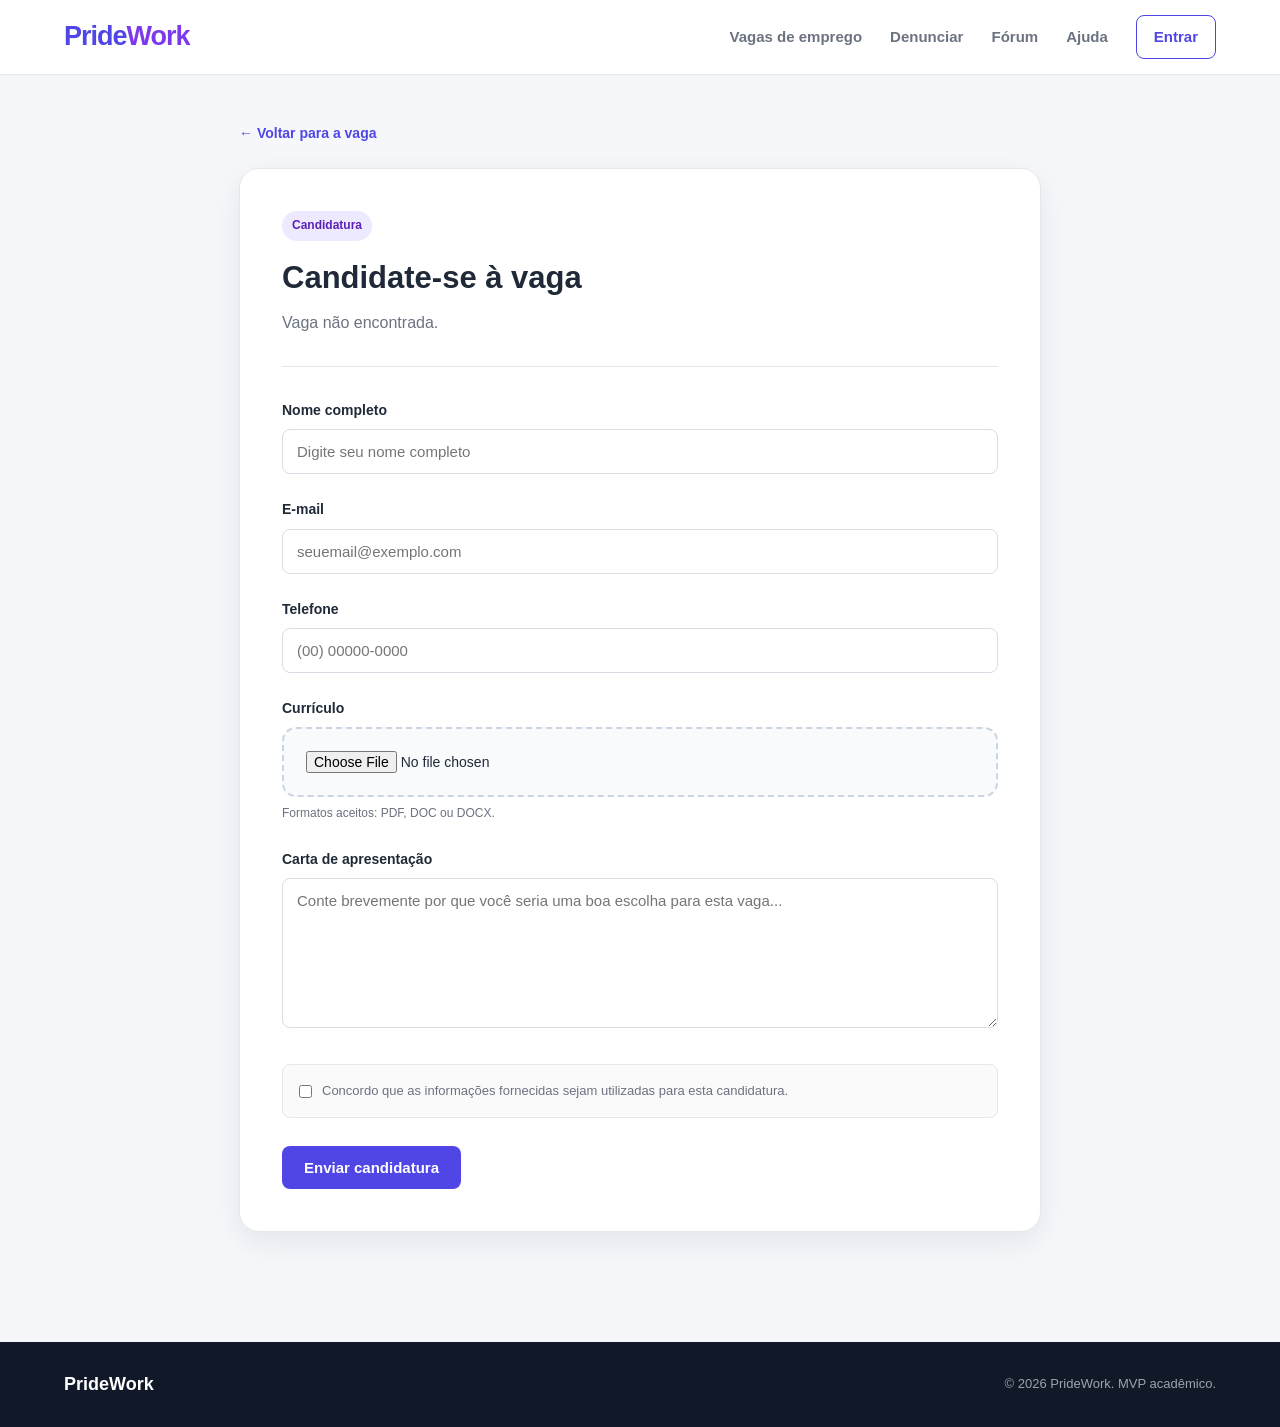
==== candidatura.html @ 14b69e2a "Add files via upload" ====
<!DOCTYPE html>
<html lang="pt-BR">

<head>

    <meta charset="UTF-8">

    <meta
        name="viewport"
        content="width=device-width, initial-scale=1.0"
    >

    <title>Candidatura - PrideWork</title>

    <link rel="stylesheet" href="style.css">

</head>


<body>


    <!-- ==========================================
         CABEÇALHO
    =========================================== -->

    <header>

        <nav class="navbar">

            <a href="PrideWork.html" class="logo">
                Pride<span>Work</span>
            </a>


            <div class="menu">

                <a href="PrideWork.html#vagas">
                    Vagas de emprego
                </a>

                <a href="#">
                    Denunciar
                </a>

                <a href="#">
                    Fórum
                </a>

                <a href="#">
                    Ajuda
                </a>

                <a href="#" class="login">
                    Entrar
                </a>

            </div>

        </nav>

    </header>


    <!-- ==========================================
         CONTEÚDO DA CANDIDATURA
    =========================================== -->

    <main>

        <section class="candidatura-container">


            <a
                href="javascript:history.back()"
                class="voltar"
            >
                ← Voltar para a vaga
            </a>


            <div class="candidatura-card">


                <div class="candidatura-titulo">

                    <span class="tag">
                        Candidatura
                    </span>

                    <h1>
                        Candidate-se à vaga
                    </h1>

                    <p id="nomeVaga">
                        Carregando vaga...
                    </p>

                </div>


                <!-- ==================================
                     FORMULÁRIO
                =================================== -->

                <form id="formCandidatura">


                    <div class="campo">

                        <label for="nome">
                            Nome completo
                        </label>

                        <input
                            type="text"
                            id="nome"
                            placeholder="Digite seu nome completo"
                            required
                        >

                    </div>


                    <div class="campo">

                        <label for="email">
                            E-mail
                        </label>

                        <input
                            type="email"
                            id="email"
                            placeholder="seuemail@exemplo.com"
                            required
                        >

                    </div>


                    <div class="campo">

                        <label for="telefone">
                            Telefone
                        </label>

                        <input
                            type="tel"
                            id="telefone"
                            placeholder="(00) 00000-0000"
                            required
                        >

                    </div>


                    <div class="campo">

                        <label for="curriculo">
                            Currículo
                        </label>

                        <input
                            type="file"
                            id="curriculo"
                            accept=".pdf,.doc,.docx"
                            required
                        >

                        <small>
                            Formatos aceitos: PDF, DOC ou DOCX.
                        </small>

                    </div>


                    <div class="campo">

                        <label for="mensagem">
                            Carta de apresentação
                        </label>

                        <textarea
                            id="mensagem"
                            rows="7"
                            placeholder="Conte brevemente por que você seria uma boa escolha para esta vaga..."
                        ></textarea>

                    </div>


                    <div class="checkbox-candidatura">

                        <input
                            type="checkbox"
                            id="consentimento"
                            required
                        >

                        <label for="consentimento">

                            Concordo que as informações fornecidas
                            sejam utilizadas para esta candidatura.

                        </label>

                    </div>


                    <button
                        type="submit"
                        class="botao-enviar-candidatura"
                    >

                        Enviar candidatura

                    </button>


                </form>


                <!-- ==================================
                     MENSAGEM DE SUCESSO
                =================================== -->

                <div
                    id="sucessoCandidatura"
                    class="sucesso-candidatura"
                    style="display: none;"
                >

                    <div class="icone-sucesso">
                        ✓
                    </div>

                    <h2>
                        Candidatura enviada!
                    </h2>

                    <p id="mensagemSucesso">
                        Sua candidatura foi registrada com sucesso.
                    </p>

                    <a
                        href="PrideWork.html#vagas"
                        class="botao-voltar-vagas"
                    >
                        Voltar para vagas
                    </a>

                </div>


            </div>

        </section>

    </main>


    <!-- ==========================================
         RODAPÉ
    =========================================== -->

    <footer>

        <div class="footer-content">

            <strong>
                PrideWork
            </strong>

            <p>
                © 2026 PrideWork. MVP acadêmico.
            </p>

        </div>

    </footer>


    <!-- ==========================================
         JAVASCRIPT
    =========================================== -->

    <script>


        // ==========================================
        // VARIÁVEIS
        // ==========================================

        let vagas = [];

        let vagaAtual = null;


        // ==========================================
        // PEGAR ID DA VAGA
        // ==========================================

        const parametros =
            new URLSearchParams(
                window.location.search
            );


        const id =
            Number(
                parametros.get("id")
            );


        // ==========================================
        // CARREGAR VAGAS
        // ==========================================

        fetch("vagas.json")

            .then(response => response.json())

            .then(data => {

                vagas = data;


                vagaAtual = vagas.find(
                    vaga => vaga.id === id
                );


                if (!vagaAtual) {

                    document.getElementById(
                        "nomeVaga"
                    ).textContent =
                        "Vaga não encontrada.";

                    return;

                }


                // Mostrar nome da vaga.

                document.getElementById(
                    "nomeVaga"
                ).textContent =

                    `${vagaAtual.titulo} - ${vagaAtual.empresa}`;


                // Alterar título da página.

                document.title =

                    `Candidatura - ${vagaAtual.titulo} | PrideWork`;

            })


            .catch(error => {

                console.error(
                    "Erro ao carregar vaga:",
                    error
                );


                document.getElementById(
                    "nomeVaga"
                ).textContent =

                    "Não foi possível carregar os dados da vaga.";

            });


        // ==========================================
        // ENVIAR CANDIDATURA
        // ==========================================

        document
            .getElementById("formCandidatura")
            .addEventListener("submit", function(event) {

                event.preventDefault();


                // Pegar nome do candidato.

                const nome =
                    document.getElementById("nome").value;


                // Esconder formulário.

                document.getElementById(
                    "formCandidatura"
                ).style.display = "none";


                // Mostrar mensagem de sucesso.

                document.getElementById(
                    "sucessoCandidatura"
                ).style.display = "block";


                // Mensagem personalizada.

                document.getElementById(
                    "mensagemSucesso"
                ).textContent =

                    `Obrigado, ${nome}! Sua candidatura para a vaga de ${vagaAtual.titulo} na ${vagaAtual.empresa} foi registrada com sucesso.`;

            });

    </script>


</body>

</html>
---- style.css ----
/* =========================================================
   PRIDEWORK - DESIGN SYSTEM
   ========================================================= */


/* =========================================================
   1. VARIÁVEIS
   ========================================================= */

:root {

    --cor-principal: #4f46e5;
    --cor-principal-hover: #4338ca;
    --cor-secundaria: #7c3aed;

    --cor-texto: #1f2937;
    --cor-texto-secundario: #6b7280;

    --cor-fundo: #f5f7fb;
    --cor-branco: #ffffff;

    --cor-borda: #e5e7eb;

    --cor-sucesso: #16a34a;
    --cor-sucesso-fundo: #ecfdf3;

    --cor-alerta: #b45309;
    --cor-alerta-fundo: #fff7ed;

    --sombra-card:
        0 10px 30px rgba(15, 23, 42, 0.08);

    --sombra-hover:
        0 14px 35px rgba(15, 23, 42, 0.12);

    --raio-pequeno: 8px;
    --raio-medio: 14px;
    --raio-grande: 20px;

}


/* =========================================================
   2. RESET
   ========================================================= */

* {

    margin: 0;
    padding: 0;
    box-sizing: border-box;

}


html {

    scroll-behavior: smooth;

}


body {

    font-family:
        Arial,
        Helvetica,
        sans-serif;

    background:
        var(--cor-fundo);

    color:
        var(--cor-texto);

    line-height:
        1.6;

}


a {

    color:
        inherit;

    text-decoration:
        none;

}


button,
input,
textarea,
select {

    font-family:
        inherit;

}


button {

    cursor:
        pointer;

}


/* =========================================================
   3. CABEÇALHO
   ========================================================= */

header {

    background:
        var(--cor-branco);

    border-bottom:
        1px solid var(--cor-borda);

    position:
        sticky;

    top:
        0;

    z-index:
        100;

}


.navbar {

    max-width:
        1200px;

    margin:
        0 auto;

    min-height:
        74px;

    padding:
        0 24px;

    display:
        flex;

    align-items:
        center;

    justify-content:
        space-between;

}


.logo {

    font-size:
        27px;

    font-weight:
        800;

    letter-spacing:
        -1px;

    color:
        var(--cor-principal);

}


.logo span {

    color:
        var(--cor-secundaria);

}


.menu {

    display:
        flex;

    align-items:
        center;

    gap:
        28px;

}


.menu a {

    color:
        var(--cor-texto-secundario);

    font-size:
        15px;

    font-weight:
        600;

    transition:
        color 0.2s ease;

}


.menu a:hover {

    color:
        var(--cor-principal);

}


.menu .login {

    padding:
        9px 17px;

    border:
        1px solid var(--cor-principal);

    border-radius:
        var(--raio-pequeno);

    color:
        var(--cor-principal);

}


.menu .login:hover {

    background:
        var(--cor-principal);

    color:
        white;

}


/* =========================================================
   4. HERO - PÁGINA INICIAL
   ========================================================= */

.hero {

    background:
        linear-gradient(
            135deg,
            #eef2ff 0%,
            #f5f3ff 50%,
            #ffffff 100%
        );

    border-bottom:
        1px solid var(--cor-borda);

}


.hero-content {

    max-width:
        1100px;

    margin:
        0 auto;

    padding:
        90px 24px 85px;

    text-align:
        center;

}


.hero-content h1 {

    max-width:
        800px;

    margin:
        0 auto;

    font-size:
        48px;

    line-height:
        1.12;

    letter-spacing:
        -1.5px;

}


.hero-content p {

    max-width:
        700px;

    margin:
        20px auto 0;

    color:
        var(--cor-texto-secundario);

    font-size:
        18px;

}


/* =========================================================
   5. BUSCA
   ========================================================= */

.search-container {

    max-width:
        900px;

    margin:
        38px auto 0;

}


.search-box {

    background:
        white;

    padding:
        10px;

    border:
        1px solid var(--cor-borda);

    border-radius:
        16px;

    box-shadow:
        0 15px 35px rgba(15, 23, 42, 0.10);

    display:
        grid;

    grid-template-columns:
        1.4fr 1fr auto;

    gap:
        8px;

}


.campo-container {

    position:
        relative;

}


.search-box input {

    width:
        100%;

    height:
        50px;

    border:
        none;

    outline:
        none;

    padding:
        0 15px;

    font-size:
        14px;

    color:
        var(--cor-texto);

    background:
        #fafafa;

    border-radius:
        10px;

}


.search-box input:focus {

    background:
        #f5f3ff;

}


.search-button {

    border:
        none;

    border-radius:
        10px;

    background:
        var(--cor-principal);

    color:
        white;

    padding:
        0 27px;

    font-size:
        14px;

    font-weight:
        700;

    transition:
        0.2s ease;

}


.search-button:hover {

    background:
        var(--cor-principal-hover);

    transform:
        translateY(-1px);

}


/* =========================================================
   6. AUTOCOMPLETAMENTO
   ========================================================= */

.sugestoes {

    position:
        absolute;

    top:
        calc(100% + 6px);

    left:
        0;

    right:
        0;

    background:
        white;

    border:
        1px solid var(--cor-borda);

    border-radius:
        10px;

    box-shadow:
        var(--sombra-card);

    z-index:
        50;

    overflow:
        hidden;

}


.sugestoes div {

    padding:
        12px 15px;

    text-align:
        left;

    cursor:
        pointer;

    font-size:
        14px;

}


.sugestoes div:hover {

    background:
        #f5f3ff;

    color:
        var(--cor-principal);

}


/* =========================================================
   7. CONTAINERS
   ========================================================= */

.container {

    max-width:
        1200px;

    margin:
        0 auto;

    padding:
        65px 24px;

}


/* =========================================================
   8. TÍTULOS DE SEÇÃO
   ========================================================= */

.section-title {

    display:
        flex;

    align-items:
        flex-end;

    justify-content:
        space-between;

    gap:
        20px;

    margin-bottom:
        28px;

}


.section-title h2 {

    font-size:
        28px;

    letter-spacing:
        -0.5px;

}


.section-title p {

    margin-top:
        5px;

    color:
        var(--cor-texto-secundario);

}


.contador {

    padding:
        7px 12px;

    background:
        white;

    border:
        1px solid var(--cor-borda);

    border-radius:
        999px;

    color:
        var(--cor-texto-secundario);

    font-size:
        13px;

    white-space:
        nowrap;

}


/* =========================================================
   9. CARDS DE VAGAS
   ========================================================= */

.cards {

    display:
        grid;

    grid-template-columns:
        repeat(3, 1fr);

    gap:
        22px;

}


.cards > p {

    grid-column:
        1 / -1;

    text-align:
        center;

    color:
        var(--cor-texto-secundario);

    padding:
        40px;

}


/*
   Essas regras também estilizam os cards
   gerados pelo script.js.
*/

.card {

    background:
        white;

    border:
        1px solid var(--cor-borda);

    border-radius:
        var(--raio-medio);

    padding:
        24px;

    box-shadow:
        0 5px 20px rgba(15, 23, 42, 0.05);

    transition:
        transform 0.2s ease,
        box-shadow 0.2s ease,
        border-color 0.2s ease;

}


.card:hover {

    transform:
        translateY(-4px);

    box-shadow:
        var(--sombra-hover);

    border-color:
        #c7d2fe;

}


.card h3 {

    margin:
        10px 0 5px;

    font-size:
        19px;

}


.card p {

    color:
        var(--cor-texto-secundario);

    font-size:
        14px;

}


.card .button,
.card button {

    display:
        inline-block;

    margin-top:
        18px;

    padding:
        10px 15px;

    border:
        none;

    border-radius:
        8px;

    background:
        var(--cor-principal);

    color:
        white;

    font-weight:
        700;

    font-size:
        13px;

}


/* =========================================================
   10. ÁREA DE TRANSPARÊNCIA
   ========================================================= */

.transparency {

    background:
        linear-gradient(
            135deg,
            #111827,
            #312e81
        );

    border-radius:
        var(--raio-grande);

    padding:
        50px;

    color:
        white;

    box-shadow:
        var(--sombra-card);

}


.transparency-text {

    max-width:
        700px;

}


.transparency h2 {

    font-size:
        30px;

    line-height:
        1.2;

}


.transparency p {

    margin:
        15px 0 25px;

    color:
        #d1d5db;

}


.button {

    display:
        inline-block;

    padding:
        12px 20px;

    border-radius:
        var(--raio-pequeno);

    background:
        var(--cor-principal);

    color:
        white;

    font-weight:
        700;

    font-size:
        14px;

    transition:
        0.2s ease;

}


.button:hover {

    background:
        var(--cor-principal-hover);

    transform:
        translateY(-1px);

}


/* =========================================================
   11. ÁREA DE DENÚNCIA DA HOME
   ========================================================= */

.denuncia {

    background:
        white;

    border:
        1px solid var(--cor-borda);

    border-radius:
        var(--raio-grande);

    padding:
        38px;

    display:
        flex;

    align-items:
        center;

    justify-content:
        space-between;

    gap:
        30px;

    box-shadow:
        var(--sombra-card);

}


.denuncia h2 {

    font-size:
        25px;

}


.denuncia p {

    max-width:
        650px;

    margin-top:
        8px;

    color:
        var(--cor-texto-secundario);

}


/* =========================================================
   12. PÁGINA DE DETALHES DA VAGA
   ========================================================= */

.vaga-detalhes-container {

    max-width:
        1120px;

    margin:
        0 auto;

    padding:
        45px 24px 70px;

}


.voltar {

    display:
        inline-flex;

    align-items:
        center;

    gap:
        6px;

    margin-bottom:
        24px;

    color:
        var(--cor-principal);

    font-size:
        14px;

    font-weight:
        600;

}


.voltar:hover {

    text-decoration:
        underline;

}


.vaga-detalhes {

    background:
        white;

    border:
        1px solid var(--cor-borda);

    border-radius:
        var(--raio-grande);

    box-shadow:
        var(--sombra-card);

    overflow:
        hidden;

}


.vaga-cabecalho {

    padding:
        38px;

    border-bottom:
        1px solid var(--cor-borda);

    display:
        flex;

    justify-content:
        space-between;

    gap:
        30px;

}


.vaga-cabecalho h1 {

    margin-top:
        13px;

    font-size:
        34px;

    line-height:
        1.2;

}


.vaga-cabecalho h2 {

    margin-top:
        7px;

    font-size:
        18px;

    color:
        var(--cor-texto-secundario);

}


.vaga-local {

    margin-top:
        8px;

    color:
        var(--cor-texto-secundario);

}


.vaga-acoes {

    display:
        flex;

    flex-direction:
        column;

    gap:
        10px;

    min-width:
        190px;

}


.botao-candidatar,
.botao-enviar-candidatura,
.botao-enviar-denuncia {

    border:
        none;

    border-radius:
        var(--raio-pequeno);

    background:
        var(--cor-principal);

    color:
        white;

    font-size:
        15px;

    font-weight:
        700;

    padding:
        13px 22px;

    transition:
        0.2s ease;

}


.botao-candidatar:hover,
.botao-enviar-candidatura:hover,
.botao-enviar-denuncia:hover {

    background:
        var(--cor-principal-hover);

    transform:
        translateY(-1px);

    box-shadow:
        0 6px 16px rgba(79, 70, 229, 0.25);

}


.botao-salvar {

    border:
        1px solid var(--cor-borda);

    background:
        white;

    color:
        var(--cor-texto);

    border-radius:
        var(--raio-pequeno);

    padding:
        12px 18px;

    font-weight:
        600;

}


.vaga-grid {

    display:
        grid;

    grid-template-columns:
        1fr 320px;

}


.vaga-principal {

    padding:
        38px;

}


.vaga-secao {

    padding-bottom:
        32px;

    margin-bottom:
        32px;

    border-bottom:
        1px solid var(--cor-borda);

}


.vaga-secao:last-child {

    border-bottom:
        none;

}


.vaga-secao h2 {

    margin-bottom:
        14px;

    font-size:
        21px;

}


.vaga-secao p,
.vaga-secao li {

    color:
        var(--cor-texto-secundario);

}


.vaga-secao ul {

    padding-left:
        20px;

}


.vaga-sidebar {

    background:
        #fafbff;

    border-left:
        1px solid var(--cor-borda);

    padding:
        30px;

}


.info-vaga,
.empresa-card {

    background:
        white;

    border:
        1px solid var(--cor-borda);

    border-radius:
        var(--raio-medio);

    padding:
        22px;

    margin-bottom:
        20px;

}


.info-vaga h3,
.empresa-card h3 {

    margin-bottom:
        18px;

}


.info-item {

    display:
        flex;

    flex-direction:
        column;

    padding:
        13px 0;

    border-bottom:
        1px solid var(--cor-borda);

}


.info-item:last-child {

    border-bottom:
        none;

}


.info-item strong {

    font-size:
        12px;

    color:
        var(--cor-texto-secundario);

    text-transform:
        uppercase;

}


.empresa-card p {

    font-weight:
        700;

}


.empresa-card a {

    color:
        var(--cor-principal);

    font-size:
        14px;

    font-weight:
        600;

}


/* =========================================================
   13. CANDIDATURA
   ========================================================= */

.candidatura-container {

    max-width:
        850px;

    margin:
        0 auto;

    padding:
        45px 24px 70px;

}


.candidatura-card {

    background:
        white;

    border:
        1px solid var(--cor-borda);

    border-radius:
        var(--raio-grande);

    box-shadow:
        var(--sombra-card);

    padding:
        42px;

}


.candidatura-titulo {

    padding-bottom:
        30px;

    margin-bottom:
        32px;

    border-bottom:
        1px solid var(--cor-borda);

}


.candidatura-titulo h1 {

    margin-top:
        12px;

    font-size:
        31px;

}


.candidatura-titulo p {

    margin-top:
        8px;

    color:
        var(--cor-texto-secundario);

}


/* =========================================================
   14. FORMULÁRIOS
   ========================================================= */

.campo {

    margin-bottom:
        24px;

}


.campo label {

    display:
        block;

    margin-bottom:
        8px;

    font-size:
        14px;

    font-weight:
        700;

}


.campo input[type="text"],
.campo input[type="email"],
.campo input[type="tel"],
.campo input[type="date"],
.campo select,
.campo textarea {

    width:
        100%;

    border:
        1px solid #d8dce5;

    border-radius:
        var(--raio-pequeno);

    background:
        white;

    padding:
        13px 14px;

    font-size:
        15px;

    color:
        var(--cor-texto);

    outline:
        none;

    transition:
        0.2s ease;

}


.campo textarea {

    resize:
        vertical;

    min-height:
        150px;

}


.campo input:focus,
.campo select:focus,
.campo textarea:focus {

    border-color:
        var(--cor-principal);

    box-shadow:
        0 0 0 3px rgba(79, 70, 229, 0.10);

}


.campo small {

    display:
        block;

    margin-top:
        7px;

    color:
        var(--cor-texto-secundario);

    font-size:
        12px;

}


/* =========================================================
   15. UPLOAD
   ========================================================= */

.campo input[type="file"] {

    width:
        100%;

    padding:
        22px;

    border:
        2px dashed #cbd5e1;

    border-radius:
        var(--raio-medio);

    background:
        #f8fafc;

    cursor:
        pointer;

    font-size:
        14px;

}


.campo input[type="file"]:hover {

    border-color:
        var(--cor-principal);

    background:
        #f5f3ff;

}


/* =========================================================
   16. CHECKBOX
   ========================================================= */

.checkbox-candidatura,
.checkbox-denuncia {

    display:
        flex;

    align-items:
        flex-start;

    gap:
        10px;

    margin:
        28px 0;

    padding:
        16px;

    border:
        1px solid var(--cor-borda);

    border-radius:
        var(--raio-pequeno);

    background:
        #fafafa;

}


.checkbox-candidatura input,
.checkbox-denuncia input {

    margin-top:
        4px;

    accent-color:
        var(--cor-principal);

}


.checkbox-candidatura label,
.checkbox-denuncia label {

    font-size:
        13px;

    color:
        var(--cor-texto-secundario);

}


/* =========================================================
   17. DENÚNCIA
   ========================================================= */

.denuncia-container {

    max-width:
        850px;

    margin:
        0 auto;

    padding:
        45px 24px 70px;

}


.denuncia-introducao {

    margin-bottom:
        28px;

}


.denuncia-introducao h1 {

    margin-top:
        13px;

    font-size:
        34px;

    line-height:
        1.2;

}


.denuncia-introducao p {

    max-width:
        700px;

    margin-top:
        12px;

    color:
        var(--cor-texto-secundario);

}


.aviso-denuncia {

    margin-bottom:
        25px;

    padding:
        19px 21px;

    border:
        1px solid #fed7aa;

    border-left:
        4px solid #f59e0b;

    border-radius:
        var(--raio-medio);

    background:
        var(--cor-alerta-fundo);

}


.aviso-denuncia strong {

    display:
        block;

    margin-bottom:
        5px;

    color:
        #92400e;

}


.aviso-denuncia p {

    color:
        #78350f;

    font-size:
        14px;

}


.denuncia-card {

    background:
        white;

    border:
        1px solid var(--cor-borda);

    border-radius:
        var(--raio-grande);

    box-shadow:
        var(--sombra-card);

    padding:
        42px;

}


/* =========================================================
   18. RADIO BUTTONS
   ========================================================= */

.opcoes-radio {

    display:
        flex;

    flex-direction:
        column;

    gap:
        10px;

    padding:
        15px;

    border:
        1px solid var(--cor-borda);

    border-radius:
        var(--raio-pequeno);

    background:
        #fafafa;

}


.opcoes-radio label {

    display:
        flex;

    align-items:
        center;

    gap:
        9px;

    font-size:
        14px;

    color:
        var(--cor-texto-secundario);

}


.opcoes-radio input {

    accent-color:
        var(--cor-principal);

}


/* =========================================================
   19. SUCESSO
   ========================================================= */

.sucesso-candidatura,
.sucesso-denuncia {

    text-align:
        center;

    padding:
        45px 25px;

}


.icone-sucesso {

    width:
        64px;

    height:
        64px;

    margin:
        0 auto 20px;

    display:
        flex;

    align-items:
        center;

    justify-content:
        center;

    border-radius:
        50%;

    background:
        var(--cor-sucesso-fundo);

    color:
        var(--cor-sucesso);

    font-size:
        30px;

    font-weight:
        700;

}


.sucesso-candidatura h2,
.sucesso-denuncia h2 {

    font-size:
        27px;

    margin-bottom:
        10px;

}


.sucesso-candidatura p,
.sucesso-denuncia p {

    color:
        var(--cor-texto-secundario);

}


.botao-voltar-vagas {

    display:
        inline-block;

    margin-top:
        22px;

    padding:
        12px 20px;

    border-radius:
        var(--raio-pequeno);

    background:
        var(--cor-principal);

    color:
        white;

    font-weight:
        700;

}


/* =========================================================
   20. ERRO
   ========================================================= */

.erro-vaga {

    text-align:
        center;

    padding:
        70px 30px;

}


.erro-vaga p {

    color:
        var(--cor-texto-secundario);

}


/* =========================================================
   21. RODAPÉ
   ========================================================= */

footer {

    background:
        #111827;

    color:
        white;

    margin-top:
        40px;

}


.footer-content {

    max-width:
        1200px;

    margin:
        0 auto;

    padding:
        28px 24px;

    display:
        flex;

    justify-content:
        space-between;

    align-items:
        center;

    gap:
        20px;

}


.footer-content strong {

    font-size:
        18px;

}


.footer-content p {

    color:
        #9ca3af;

    font-size:
        13px;

}


/* =========================================================
   22. RESPONSIVIDADE
   ========================================================= */

@media (max-width: 900px) {

    .cards {

        grid-template-columns:
            repeat(2, 1fr);

    }


    .vaga-grid {

        grid-template-columns:
            1fr;

    }


    .vaga-sidebar {

        border-left:
            none;

        border-top:
            1px solid var(--cor-borda);

    }

}


@media (max-width: 700px) {

    .hero-content h1 {

        font-size:
            36px;

    }


    .search-box {

        grid-template-columns:
            1fr;

    }


    .search-button {

        height:
            50px;

    }


    .cards {

        grid-template-columns:
            1fr;

    }


    .section-title {

        align-items:
            flex-start;

        flex-direction:
            column;

    }


    .denuncia {

        flex-direction:
            column;

        align-items:
            flex-start;

    }


    .vaga-cabecalho {

        flex-direction:
            column;

        padding:
            28px;

    }


    .vaga-principal,
    .vaga-sidebar {

        padding:
            26px;

    }


    .candidatura-card,
    .denuncia-card {

        padding:
            25px;

    }


    .footer-content {

        flex-direction:
            column;

        align-items:
            flex-start;

    }

}


@media (max-width: 600px) {

    .navbar {

        min-height:
            auto;

        padding:
            18px 20px;

        align-items:
            flex-start;

        flex-direction:
            column;

        gap:
            15px;

    }


    .menu {

        width:
            100%;

        gap:
            12px;

        flex-wrap:
            wrap;

    }


    .menu a {

        font-size:
            13px;

    }


    .hero-content {

        padding:
            65px 20px;

    }


    .hero-content h1 {

        font-size:
            32px;

    }


    .hero-content p {

        font-size:
            16px;

    }

}

/* =========================================================
   VAGAS - CARDS PRINCIPAIS
   ========================================================= */

.vaga-card {

    background: #ffffff;

    border: 1px solid #e5e7eb;

    border-radius: 16px;

    padding: 24px;

    box-shadow:
        0 6px 20px rgba(15, 23, 42, 0.06);

    transition:
        transform 0.2s ease,
        box-shadow 0.2s ease,
        border-color 0.2s ease;

}


.vaga-card:hover {

    transform: translateY(-4px);

    box-shadow:
        0 14px 30px rgba(15, 23, 42, 0.10);

    border-color: #c7d2fe;

}


/* Parte superior do card */

.vaga-topo {

    display: flex;

    align-items: center;

    justify-content: space-between;

    gap: 10px;

    margin-bottom: 18px;

}


.tag {

    display: inline-block;

    padding: 5px 10px;

    border-radius: 999px;

    background: #ede9fe;

    color: #5b21b6;

    font-size: 12px;

    font-weight: 700;

}


.modalidade {

    font-size: 12px;

    color: #6b7280;

}


/* Título */

.vaga-card h3 {

    font-size: 20px;

    line-height: 1.3;

    margin-bottom: 7px;

    color: #1f2937;

}


/* Empresa */

.vaga-card .empresa {

    font-size: 14px;

    font-weight: 700;

    color: #4f46e5;

    margin-bottom: 4px;

}


/* Localização */

.vaga-card .localizacao {

    font-size: 13px;

    color: #6b7280;

    margin-bottom: 18px;

}


/* Informações */

.vaga-informacoes {

    display: flex;

    flex-wrap: wrap;

    gap: 8px;

    margin-bottom: 18px;

}


.vaga-informacoes span {

    padding: 6px 9px;

    border-radius: 7px;

    background: #f3f4f6;

    color: #4b5563;

    font-size: 12px;

}


/* Descrição */

.vaga-card .descricao {

    color: #6b7280;

    font-size: 13px;

    line-height: 1.5;

    margin-bottom: 20px;

}


/* BOTÃO VER VAGA */

.ver-vaga {

    width: 100%;

    border: none;

    border-radius: 9px;

    padding: 11px 16px;

    background: #4f46e5;

    color: #ffffff;

    font-size: 14px;

    font-weight: 700;

    cursor: pointer;

    transition:
        background 0.2s ease,
        transform 0.2s ease;

}


.ver-vaga:hover {

    background: #4338ca;

    transform: translateY(-1px);

}


/* =========================================================
   DESTAQUES
   ========================================================= */

.destaques {

    background: #ffffff;

    border-bottom: 1px solid #e5e7eb;

}


.destaques .container {

    padding-top: 55px;

    padding-bottom: 55px;

}


.destaque-card {

    border-top: 4px solid #4f46e5;

}


.destaque-card .ver-vaga {

    margin-top: 4px;

}
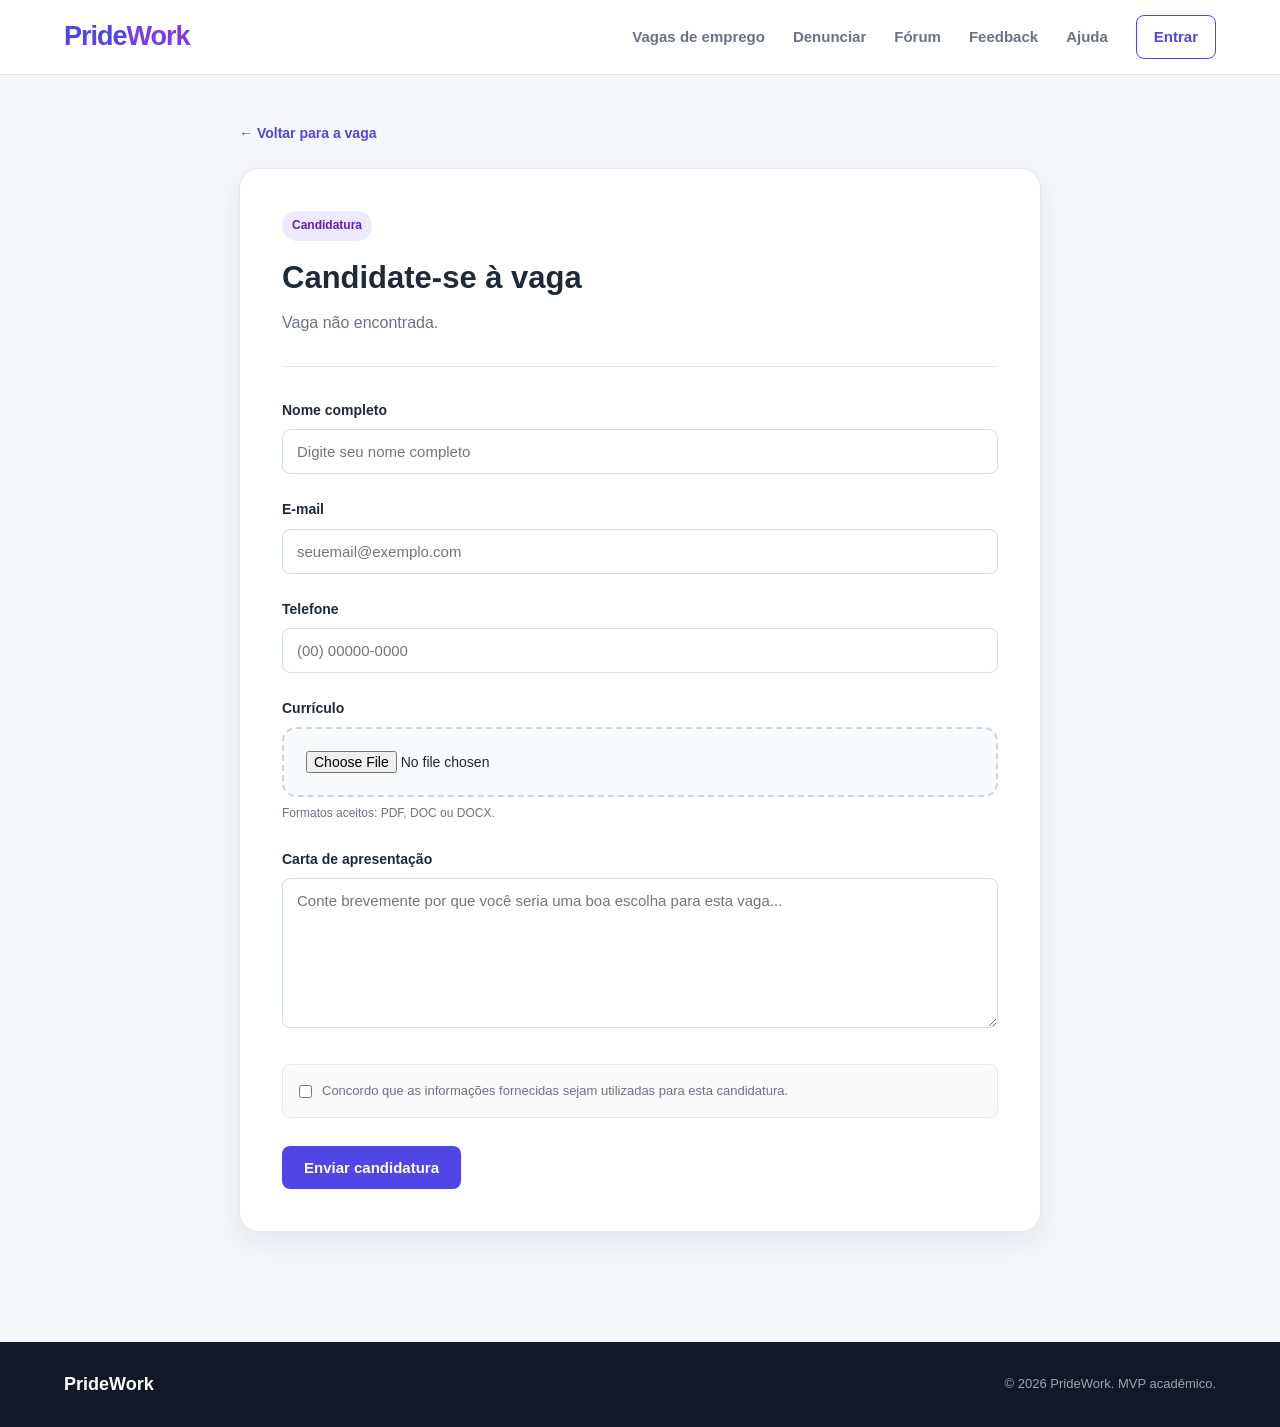
==== commit e54975ee: "Add files via upload" ====
--- a/candidatura.html
+++ b/candidatura.html
@@ -2,44 +2,32 @@
 <html lang="pt-BR">
 
 <head>
-
     <meta charset="UTF-8">
 
-    <meta
-        name="viewport"
-        content="width=device-width, initial-scale=1.0"
-    >
+    <meta name="viewport" content="width=device-width, initial-scale=1.0">
 
     <title>Candidatura - PrideWork</title>
 
     <link rel="stylesheet" href="style.css">
-
 </head>
 
-
 <body>
 
-
-    <!-- ==========================================
-         CABEÇALHO
-    =========================================== -->
-
     <header>
 
         <nav class="navbar">
 
-            <a href="PrideWork.html" class="logo">
+            <a href="index.html" class="logo">
                 Pride<span>Work</span>
             </a>
 
-
             <div class="menu">
 
-                <a href="PrideWork.html#vagas">
+                <a href="index.html#vagas">
                     Vagas de emprego
                 </a>
 
-                <a href="#">
+                <a href="denunciar.html">
                     Denunciar
                 </a>
 
@@ -47,6 +35,10 @@
                     Fórum
                 </a>
 
+                <a href="feedback.html">
+                    Feedback
+                </a>
+
                 <a href="#">
                     Ajuda
                 </a>
@@ -61,15 +53,9 @@
 
     </header>
 
-
-    <!-- ==========================================
-         CONTEÚDO DA CANDIDATURA
-    =========================================== -->
-
     <main>
 
         <section class="candidatura-container">
-
 
             <a
                 href="javascript:history.back()"
@@ -78,9 +64,7 @@
                 ← Voltar para a vaga
             </a>
 
-
             <div class="candidatura-card">
-
 
                 <div class="candidatura-titulo">
 
@@ -98,13 +82,7 @@
 
                 </div>
 
-
-                <!-- ==================================
-                     FORMULÁRIO
-                =================================== -->
-
                 <form id="formCandidatura">
-
 
                     <div class="campo">
 
@@ -121,7 +99,6 @@
 
                     </div>
 
-
                     <div class="campo">
 
                         <label for="email">
@@ -137,7 +114,6 @@
 
                     </div>
 
-
                     <div class="campo">
 
                         <label for="telefone">
@@ -153,7 +129,6 @@
 
                     </div>
 
-
                     <div class="campo">
 
                         <label for="curriculo">
@@ -172,7 +147,6 @@
                         </small>
 
                     </div>
-
 
                     <div class="campo">
 
@@ -188,7 +162,6 @@
 
                     </div>
 
-
                     <div class="checkbox-candidatura">
 
                         <input
@@ -198,31 +171,20 @@
                         >
 
                         <label for="consentimento">
-
                             Concordo que as informações fornecidas
                             sejam utilizadas para esta candidatura.
-
-                        </label>
-
-                    </div>
-
+                        </label>
+
+                    </div>
 
                     <button
                         type="submit"
                         class="botao-enviar-candidatura"
                     >
-
                         Enviar candidatura
-
                     </button>
 
-
                 </form>
-
-
-                <!-- ==================================
-                     MENSAGEM DE SUCESSO
-                =================================== -->
 
                 <div
                     id="sucessoCandidatura"
@@ -243,7 +205,7 @@
                     </p>
 
                     <a
-                        href="PrideWork.html#vagas"
+                        href="index.html#vagas"
                         class="botao-voltar-vagas"
                     >
                         Voltar para vagas
@@ -251,17 +213,11 @@
 
                 </div>
 
-
             </div>
 
         </section>
 
     </main>
-
-
-    <!-- ==========================================
-         RODAPÉ
-    =========================================== -->
 
     <footer>
 
@@ -279,43 +235,22 @@
 
     </footer>
 
-
-    <!-- ==========================================
-         JAVASCRIPT
-    =========================================== -->
-
     <script>
 
-
-        // ==========================================
-        // VARIÁVEIS
-        // ==========================================
-
         let vagas = [];
 
         let vagaAtual = null;
-
-
-        // ==========================================
-        // PEGAR ID DA VAGA
-        // ==========================================
 
         const parametros =
             new URLSearchParams(
                 window.location.search
             );
 
-
         const id =
             Number(
                 parametros.get("id")
             );
 
-
-        // ==========================================
-        // CARREGAR VAGAS
-        // ==========================================
-
         fetch("vagas.json")
 
             .then(response => response.json())
@@ -323,12 +258,10 @@
             .then(data => {
 
                 vagas = data;
-
 
                 vagaAtual = vagas.find(
                     vaga => vaga.id === id
                 );
-
 
                 if (!vagaAtual) {
 
@@ -341,24 +274,15 @@
 
                 }
 
-
-                // Mostrar nome da vaga.
-
                 document.getElementById(
                     "nomeVaga"
                 ).textContent =
-
                     `${vagaAtual.titulo} - ${vagaAtual.empresa}`;
 
-
-                // Alterar título da página.
-
                 document.title =
-
                     `Candidatura - ${vagaAtual.titulo} | PrideWork`;
 
             })
-
 
             .catch(error => {
 
@@ -367,60 +291,55 @@
                     error
                 );
 
-
                 document.getElementById(
                     "nomeVaga"
                 ).textContent =
-
                     "Não foi possível carregar os dados da vaga.";
 
             });
-
-
-        // ==========================================
-        // ENVIAR CANDIDATURA
-        // ==========================================
 
         document
             .getElementById("formCandidatura")
-            .addEventListener("submit", function(event) {
-
-                event.preventDefault();
-
-
-                // Pegar nome do candidato.
-
-                const nome =
-                    document.getElementById("nome").value;
-
-
-                // Esconder formulário.
-
-                document.getElementById(
-                    "formCandidatura"
-                ).style.display = "none";
-
-
-                // Mostrar mensagem de sucesso.
-
-                document.getElementById(
-                    "sucessoCandidatura"
-                ).style.display = "block";
-
-
-                // Mensagem personalizada.
-
-                document.getElementById(
-                    "mensagemSucesso"
-                ).textContent =
-
-                    `Obrigado, ${nome}! Sua candidatura para a vaga de ${vagaAtual.titulo} na ${vagaAtual.empresa} foi registrada com sucesso.`;
-
-            });
+            .addEventListener(
+                "submit",
+                function(event) {
+
+                    event.preventDefault();
+
+                    const nome =
+                        document.getElementById(
+                            "nome"
+                        ).value;
+
+                    document.getElementById(
+                        "formCandidatura"
+                    ).style.display = "none";
+
+                    document.getElementById(
+                        "sucessoCandidatura"
+                    ).style.display = "block";
+
+                    if (vagaAtual) {
+
+                        document.getElementById(
+                            "mensagemSucesso"
+                        ).textContent =
+                            `Obrigado, ${nome}! Sua candidatura para a vaga de ${vagaAtual.titulo} na ${vagaAtual.empresa} foi registrada com sucesso.`;
+
+                    } else {
+
+                        document.getElementById(
+                            "mensagemSucesso"
+                        ).textContent =
+                            `Obrigado, ${nome}! Sua candidatura foi registrada com sucesso.`;
+
+                    }
+
+                }
+            );
 
     </script>
 
-
 </body>
 
 </html>
--- a/style.css
+++ b/style.css
@@ -1,12 +1,3 @@
-/* =========================================================
-   PRIDEWORK - DESIGN SYSTEM
-   ========================================================= */
-
-
-/* =========================================================
-   1. VARIÁVEIS
-   ========================================================= */
-
 :root {
 
     --cor-principal: #4f46e5;
@@ -39,11 +30,6 @@
 
 }
 
-
-/* =========================================================
-   2. RESET
-   ========================================================= */
-
 * {
 
     margin: 0;
@@ -52,13 +38,11 @@
 
 }
 
-
 html {
 
     scroll-behavior: smooth;
 
 }
-
 
 body {
 
@@ -78,7 +62,6 @@
 
 }
 
-
 a {
 
     color:
@@ -88,7 +71,6 @@
         none;
 
 }
-
 
 button,
 input,
@@ -100,7 +82,6 @@
 
 }
 
-
 button {
 
     cursor:
@@ -108,11 +89,6 @@
 
 }
 
-
-/* =========================================================
-   3. CABEÇALHO
-   ========================================================= */
-
 header {
 
     background:
@@ -132,7 +108,6 @@
 
 }
 
-
 .navbar {
 
     max-width:
@@ -158,7 +133,6 @@
 
 }
 
-
 .logo {
 
     font-size:
@@ -175,14 +149,12 @@
 
 }
 
-
 .logo span {
 
     color:
         var(--cor-secundaria);
 
 }
-
 
 .menu {
 
@@ -197,7 +169,6 @@
 
 }
 
-
 .menu a {
 
     color:
@@ -214,14 +185,12 @@
 
 }
 
-
 .menu a:hover {
 
     color:
         var(--cor-principal);
 
 }
-
 
 .menu .login {
 
@@ -239,7 +208,6 @@
 
 }
 
-
 .menu .login:hover {
 
     background:
@@ -249,11 +217,6 @@
         white;
 
 }
-
-
-/* =========================================================
-   4. HERO - PÁGINA INICIAL
-   ========================================================= */
 
 .hero {
 
@@ -270,7 +233,6 @@
 
 }
 
-
 .hero-content {
 
     max-width:
@@ -287,7 +249,6 @@
 
 }
 
-
 .hero-content h1 {
 
     max-width:
@@ -307,7 +268,6 @@
 
 }
 
-
 .hero-content p {
 
     max-width:
@@ -324,11 +284,6 @@
 
 }
 
-
-/* =========================================================
-   5. BUSCA
-   ========================================================= */
-
 .search-container {
 
     max-width:
@@ -339,7 +294,6 @@
 
 }
 
-
 .search-box {
 
     background:
@@ -368,7 +322,6 @@
 
 }
 
-
 .campo-container {
 
     position:
@@ -376,7 +329,6 @@
 
 }
 
-
 .search-box input {
 
     width:
@@ -408,14 +360,12 @@
 
 }
 
-
 .search-box input:focus {
 
     background:
         #f5f3ff;
 
 }
-
 
 .search-button {
 
@@ -445,7 +395,6 @@
 
 }
 
-
 .search-button:hover {
 
     background:
@@ -456,11 +405,6 @@
 
 }
 
-
-/* =========================================================
-   6. AUTOCOMPLETAMENTO
-   ========================================================= */
-
 .sugestoes {
 
     position:
@@ -495,7 +439,6 @@
 
 }
 
-
 .sugestoes div {
 
     padding:
@@ -512,7 +455,6 @@
 
 }
 
-
 .sugestoes div:hover {
 
     background:
@@ -522,11 +464,6 @@
         var(--cor-principal);
 
 }
-
-
-/* =========================================================
-   7. CONTAINERS
-   ========================================================= */
 
 .container {
 
@@ -541,11 +478,6 @@
 
 }
 
-
-/* =========================================================
-   8. TÍTULOS DE SEÇÃO
-   ========================================================= */
-
 .section-title {
 
     display:
@@ -565,7 +497,6 @@
 
 }
 
-
 .section-title h2 {
 
     font-size:
@@ -576,7 +507,6 @@
 
 }
 
-
 .section-title p {
 
     margin-top:
@@ -587,7 +517,6 @@
 
 }
 
-
 .contador {
 
     padding:
@@ -613,11 +542,6 @@
 
 }
 
-
-/* =========================================================
-   9. CARDS DE VAGAS
-   ========================================================= */
-
 .cards {
 
     display:
@@ -631,7 +555,6 @@
 
 }
 
-
 .cards > p {
 
     grid-column:
@@ -647,12 +570,6 @@
         40px;
 
 }
-
-
-/*
-   Essas regras também estilizam os cards
-   gerados pelo script.js.
-*/
 
 .card {
 
@@ -678,7 +595,6 @@
 
 }
 
-
 .card:hover {
 
     transform:
@@ -692,7 +608,6 @@
 
 }
 
-
 .card h3 {
 
     margin:
@@ -703,7 +618,6 @@
 
 }
 
-
 .card p {
 
     color:
@@ -713,7 +627,6 @@
         14px;
 
 }
-
 
 .card .button,
 .card button {
@@ -746,11 +659,6 @@
         13px;
 
 }
-
-
-/* =========================================================
-   10. ÁREA DE TRANSPARÊNCIA
-   ========================================================= */
 
 .transparency {
 
@@ -775,7 +683,6 @@
 
 }
 
-
 .transparency-text {
 
     max-width:
@@ -783,7 +690,6 @@
 
 }
 
-
 .transparency h2 {
 
     font-size:
@@ -794,7 +700,6 @@
 
 }
 
-
 .transparency p {
 
     margin:
@@ -805,7 +710,6 @@
 
 }
 
-
 .button {
 
     display:
@@ -834,7 +738,6 @@
 
 }
 
-
 .button:hover {
 
     background:
@@ -845,11 +748,6 @@
 
 }
 
-
-/* =========================================================
-   11. ÁREA DE DENÚNCIA DA HOME
-   ========================================================= */
-
 .denuncia {
 
     background:
@@ -881,14 +779,12 @@
 
 }
 
-
 .denuncia h2 {
 
     font-size:
         25px;
 
 }
-
 
 .denuncia p {
 
@@ -903,10 +799,360 @@
 
 }
 
-
-/* =========================================================
-   12. PÁGINA DE DETALHES DA VAGA
-   ========================================================= */
+.feedback-home {
+
+    position:
+        relative;
+
+    overflow:
+        hidden;
+
+    background:
+        linear-gradient(
+            135deg,
+            #eef2ff 0%,
+            #f5f3ff 55%,
+            #ffffff 100%
+        );
+
+    border:
+        1px solid #ddd6fe;
+
+    border-radius:
+        24px;
+
+    padding:
+        48px;
+
+    display:
+        flex;
+
+    align-items:
+        center;
+
+    justify-content:
+        space-between;
+
+    gap:
+        40px;
+
+    box-shadow:
+        0 12px 35px rgba(79, 70, 229, 0.10);
+
+}
+
+.feedback-home::before {
+
+    content:
+        "";
+
+    position:
+        absolute;
+
+    width:
+        220px;
+
+    height:
+        220px;
+
+    border-radius:
+        50%;
+
+    background:
+        rgba(124, 58, 237, 0.08);
+
+    top:
+        -100px;
+
+    right:
+        -70px;
+
+}
+
+.feedback-home::after {
+
+    content:
+        "";
+
+    position:
+        absolute;
+
+    width:
+        140px;
+
+    height:
+        140px;
+
+    border-radius:
+        50%;
+
+    background:
+        rgba(79, 70, 229, 0.06);
+
+    bottom:
+        -70px;
+
+    left:
+        35%;
+
+}
+
+.feedback-home-text {
+
+    position:
+        relative;
+
+    z-index:
+        1;
+
+    max-width:
+        700px;
+
+}
+
+.feedback-home-tag {
+
+    display:
+        inline-flex;
+
+    align-items:
+        center;
+
+    gap:
+        7px;
+
+    padding:
+        7px 13px;
+
+    border:
+        1px solid #ddd6fe;
+
+    border-radius:
+        999px;
+
+    background:
+        #ffffff;
+
+    color:
+        #5b21b6;
+
+    font-size:
+        12px;
+
+    font-weight:
+        700;
+
+    margin-bottom:
+        15px;
+
+    box-shadow:
+        0 4px 12px rgba(79, 70, 229, 0.06);
+
+}
+
+.feedback-home-tag::before {
+
+    content:
+        "•";
+
+    color:
+        #6366f1;
+
+    font-size:
+        17px;
+
+    line-height:
+        0;
+
+}
+
+.feedback-home h2 {
+
+    font-size:
+        30px;
+
+    line-height:
+        1.2;
+
+    letter-spacing:
+        -0.5px;
+
+    margin-bottom:
+        12px;
+
+    color:
+        #1f2937;
+
+}
+
+.feedback-home-text p {
+
+    color:
+        #6b7280;
+
+    max-width:
+        650px;
+
+    margin-bottom:
+        25px;
+
+    font-size:
+        15px;
+
+    line-height:
+        1.7;
+
+}
+
+.feedback-home .button {
+
+    padding:
+        13px 21px;
+
+    box-shadow:
+        0 6px 16px rgba(79, 70, 229, 0.20);
+
+}
+
+.feedback-home .button:hover {
+
+    box-shadow:
+        0 9px 20px rgba(79, 70, 229, 0.28);
+
+}
+
+.feedback-home-card {
+
+    position:
+        relative;
+
+    z-index:
+        1;
+
+    min-width:
+        290px;
+
+    max-width:
+        320px;
+
+    padding:
+        25px;
+
+    background:
+        rgba(255, 255, 255, 0.90);
+
+    border:
+        1px solid rgba(255, 255, 255, 0.90);
+
+    border-radius:
+        18px;
+
+    display:
+        flex;
+
+    align-items:
+        center;
+
+    gap:
+        16px;
+
+    box-shadow:
+        0 12px 30px rgba(15, 23, 42, 0.08);
+
+    backdrop-filter:
+        blur(8px);
+
+    transition:
+        transform 0.2s ease,
+        box-shadow 0.2s ease;
+
+}
+
+.feedback-home-card:hover {
+
+    transform:
+        translateY(-4px);
+
+    box-shadow:
+        0 16px 35px rgba(15, 23, 42, 0.12);
+
+}
+
+.feedback-home-icon {
+
+    width:
+        54px;
+
+    height:
+        54px;
+
+    flex-shrink:
+        0;
+
+    display:
+        flex;
+
+    align-items:
+        center;
+
+    justify-content:
+        center;
+
+    border-radius:
+        15px;
+
+    background:
+        linear-gradient(
+            135deg,
+            #4f46e5,
+            #7c3aed
+        );
+
+    color:
+        white;
+
+    font-size:
+        22px;
+
+    font-weight:
+        800;
+
+    box-shadow:
+        0 8px 18px rgba(79, 70, 229, 0.25);
+
+}
+
+.feedback-home-card strong {
+
+    display:
+        block;
+
+    margin-bottom:
+        4px;
+
+    color:
+        #1f2937;
+
+    font-size:
+        15px;
+
+}
+
+.feedback-home-card p {
+
+    margin:
+        0;
+
+    color:
+        #6b7280;
+
+    font-size:
+        13px;
+
+    line-height:
+        1.5;
+
+}
 
 .vaga-detalhes-container {
 
@@ -921,7 +1167,6 @@
 
 }
 
-
 .voltar {
 
     display:
@@ -947,7 +1192,6 @@
 
 }
 
-
 .voltar:hover {
 
     text-decoration:
@@ -955,7 +1199,6 @@
 
 }
 
-
 .vaga-detalhes {
 
     background:
@@ -975,7 +1218,6 @@
 
 }
 
-
 .vaga-cabecalho {
 
     padding:
@@ -995,7 +1237,6 @@
 
 }
 
-
 .vaga-cabecalho h1 {
 
     margin-top:
@@ -1009,7 +1250,6 @@
 
 }
 
-
 .vaga-cabecalho h2 {
 
     margin-top:
@@ -1023,7 +1263,6 @@
 
 }
 
-
 .vaga-local {
 
     margin-top:
@@ -1034,7 +1273,6 @@
 
 }
 
-
 .vaga-acoes {
 
     display:
@@ -1050,7 +1288,6 @@
         190px;
 
 }
-
 
 .botao-candidatar,
 .botao-enviar-candidatura,
@@ -1082,7 +1319,6 @@
 
 }
 
-
 .botao-candidatar:hover,
 .botao-enviar-candidatura:hover,
 .botao-enviar-denuncia:hover {
@@ -1098,7 +1334,6 @@
 
 }
 
-
 .botao-salvar {
 
     border:
@@ -1121,7 +1356,6 @@
 
 }
 
-
 .vaga-grid {
 
     display:
@@ -1132,14 +1366,12 @@
 
 }
 
-
 .vaga-principal {
 
     padding:
         38px;
 
 }
-
 
 .vaga-secao {
 
@@ -1154,7 +1386,6 @@
 
 }
 
-
 .vaga-secao:last-child {
 
     border-bottom:
@@ -1162,7 +1393,6 @@
 
 }
 
-
 .vaga-secao h2 {
 
     margin-bottom:
@@ -1173,7 +1403,6 @@
 
 }
 
-
 .vaga-secao p,
 .vaga-secao li {
 
@@ -1182,7 +1411,6 @@
 
 }
 
-
 .vaga-secao ul {
 
     padding-left:
@@ -1190,7 +1418,6 @@
 
 }
 
-
 .vaga-sidebar {
 
     background:
@@ -1204,7 +1431,6 @@
 
 }
 
-
 .info-vaga,
 .empresa-card {
 
@@ -1225,7 +1451,6 @@
 
 }
 
-
 .info-vaga h3,
 .empresa-card h3 {
 
@@ -1234,7 +1459,6 @@
 
 }
 
-
 .info-item {
 
     display:
@@ -1251,7 +1475,6 @@
 
 }
 
-
 .info-item:last-child {
 
     border-bottom:
@@ -1259,7 +1482,6 @@
 
 }
 
-
 .info-item strong {
 
     font-size:
@@ -1273,7 +1495,6 @@
 
 }
 
-
 .empresa-card p {
 
     font-weight:
@@ -1281,7 +1502,6 @@
 
 }
 
-
 .empresa-card a {
 
     color:
@@ -1295,11 +1515,6 @@
 
 }
 
-
-/* =========================================================
-   13. CANDIDATURA
-   ========================================================= */
-
 .candidatura-container {
 
     max-width:
@@ -1313,7 +1528,6 @@
 
 }
 
-
 .candidatura-card {
 
     background:
@@ -1333,7 +1547,6 @@
 
 }
 
-
 .candidatura-titulo {
 
     padding-bottom:
@@ -1347,7 +1560,6 @@
 
 }
 
-
 .candidatura-titulo h1 {
 
     margin-top:
@@ -1358,7 +1570,6 @@
 
 }
 
-
 .candidatura-titulo p {
 
     margin-top:
@@ -1369,11 +1580,6 @@
 
 }
 
-
-/* =========================================================
-   14. FORMULÁRIOS
-   ========================================================= */
-
 .campo {
 
     margin-bottom:
@@ -1381,7 +1587,6 @@
 
 }
 
-
 .campo label {
 
     display:
@@ -1397,7 +1602,6 @@
         700;
 
 }
-
 
 .campo input[type="text"],
 .campo input[type="email"],
@@ -1435,7 +1639,6 @@
 
 }
 
-
 .campo textarea {
 
     resize:
@@ -1445,7 +1648,6 @@
         150px;
 
 }
-
 
 .campo input:focus,
 .campo select:focus,
@@ -1459,7 +1661,6 @@
 
 }
 
-
 .campo small {
 
     display:
@@ -1476,11 +1677,6 @@
 
 }
 
-
-/* =========================================================
-   15. UPLOAD
-   ========================================================= */
-
 .campo input[type="file"] {
 
     width:
@@ -1506,7 +1702,6 @@
 
 }
 
-
 .campo input[type="file"]:hover {
 
     border-color:
@@ -1517,11 +1712,6 @@
 
 }
 
-
-/* =========================================================
-   16. CHECKBOX
-   ========================================================= */
-
 .checkbox-candidatura,
 .checkbox-denuncia {
 
@@ -1551,7 +1741,6 @@
 
 }
 
-
 .checkbox-candidatura input,
 .checkbox-denuncia input {
 
@@ -1563,7 +1752,6 @@
 
 }
 
-
 .checkbox-candidatura label,
 .checkbox-denuncia label {
 
@@ -1575,11 +1763,6 @@
 
 }
 
-
-/* =========================================================
-   17. DENÚNCIA
-   ========================================================= */
-
 .denuncia-container {
 
     max-width:
@@ -1593,7 +1776,6 @@
 
 }
 
-
 .denuncia-introducao {
 
     margin-bottom:
@@ -1601,7 +1783,6 @@
 
 }
 
-
 .denuncia-introducao h1 {
 
     margin-top:
@@ -1615,7 +1796,6 @@
 
 }
 
-
 .denuncia-introducao p {
 
     max-width:
@@ -1629,7 +1809,6 @@
 
 }
 
-
 .aviso-denuncia {
 
     margin-bottom:
@@ -1652,7 +1831,6 @@
 
 }
 
-
 .aviso-denuncia strong {
 
     display:
@@ -1666,7 +1844,6 @@
 
 }
 
-
 .aviso-denuncia p {
 
     color:
@@ -1676,7 +1853,6 @@
         14px;
 
 }
-
 
 .denuncia-card {
 
@@ -1697,11 +1873,6 @@
 
 }
 
-
-/* =========================================================
-   18. RADIO BUTTONS
-   ========================================================= */
-
 .opcoes-radio {
 
     display:
@@ -1727,7 +1898,6 @@
 
 }
 
-
 .opcoes-radio label {
 
     display:
@@ -1747,7 +1917,6 @@
 
 }
 
-
 .opcoes-radio input {
 
     accent-color:
@@ -1755,11 +1924,6 @@
 
 }
 
-
-/* =========================================================
-   19. SUCESSO
-   ========================================================= */
-
 .sucesso-candidatura,
 .sucesso-denuncia {
 
@@ -1771,7 +1935,6 @@
 
 }
 
-
 .icone-sucesso {
 
     width:
@@ -1809,7 +1972,6 @@
 
 }
 
-
 .sucesso-candidatura h2,
 .sucesso-denuncia h2 {
 
@@ -1821,7 +1983,6 @@
 
 }
 
-
 .sucesso-candidatura p,
 .sucesso-denuncia p {
 
@@ -1830,7 +1991,6 @@
 
 }
 
-
 .botao-voltar-vagas {
 
     display:
@@ -1856,11 +2016,6 @@
 
 }
 
-
-/* =========================================================
-   20. ERRO
-   ========================================================= */
-
 .erro-vaga {
 
     text-align:
@@ -1871,18 +2026,12 @@
 
 }
 
-
 .erro-vaga p {
 
     color:
         var(--cor-texto-secundario);
 
 }
-
-
-/* =========================================================
-   21. RODAPÉ
-   ========================================================= */
 
 footer {
 
@@ -1897,7 +2046,6 @@
 
 }
 
-
 .footer-content {
 
     max-width:
@@ -1923,7 +2071,6 @@
 
 }
 
-
 .footer-content strong {
 
     font-size:
@@ -1931,7 +2078,6 @@
 
 }
 
-
 .footer-content p {
 
     color:
@@ -1942,222 +2088,19 @@
 
 }
 
-
-/* =========================================================
-   22. RESPONSIVIDADE
-   ========================================================= */
-
-@media (max-width: 900px) {
-
-    .cards {
-
-        grid-template-columns:
-            repeat(2, 1fr);
-
-    }
-
-
-    .vaga-grid {
-
-        grid-template-columns:
-            1fr;
-
-    }
-
-
-    .vaga-sidebar {
-
-        border-left:
-            none;
-
-        border-top:
-            1px solid var(--cor-borda);
-
-    }
-
-}
-
-
-@media (max-width: 700px) {
-
-    .hero-content h1 {
-
-        font-size:
-            36px;
-
-    }
-
-
-    .search-box {
-
-        grid-template-columns:
-            1fr;
-
-    }
-
-
-    .search-button {
-
-        height:
-            50px;
-
-    }
-
-
-    .cards {
-
-        grid-template-columns:
-            1fr;
-
-    }
-
-
-    .section-title {
-
-        align-items:
-            flex-start;
-
-        flex-direction:
-            column;
-
-    }
-
-
-    .denuncia {
-
-        flex-direction:
-            column;
-
-        align-items:
-            flex-start;
-
-    }
-
-
-    .vaga-cabecalho {
-
-        flex-direction:
-            column;
-
-        padding:
-            28px;
-
-    }
-
-
-    .vaga-principal,
-    .vaga-sidebar {
-
-        padding:
-            26px;
-
-    }
-
-
-    .candidatura-card,
-    .denuncia-card {
-
-        padding:
-            25px;
-
-    }
-
-
-    .footer-content {
-
-        flex-direction:
-            column;
-
-        align-items:
-            flex-start;
-
-    }
-
-}
-
-
-@media (max-width: 600px) {
-
-    .navbar {
-
-        min-height:
-            auto;
-
-        padding:
-            18px 20px;
-
-        align-items:
-            flex-start;
-
-        flex-direction:
-            column;
-
-        gap:
-            15px;
-
-    }
-
-
-    .menu {
-
-        width:
-            100%;
-
-        gap:
-            12px;
-
-        flex-wrap:
-            wrap;
-
-    }
-
-
-    .menu a {
-
-        font-size:
-            13px;
-
-    }
-
-
-    .hero-content {
-
-        padding:
-            65px 20px;
-
-    }
-
-
-    .hero-content h1 {
-
-        font-size:
-            32px;
-
-    }
-
-
-    .hero-content p {
-
-        font-size:
-            16px;
-
-    }
-
-}
-
-/* =========================================================
-   VAGAS - CARDS PRINCIPAIS
-   ========================================================= */
-
 .vaga-card {
 
-    background: #ffffff;
-
-    border: 1px solid #e5e7eb;
-
-    border-radius: 16px;
-
-    padding: 24px;
+    background:
+        #ffffff;
+
+    border:
+        1px solid #e5e7eb;
+
+    border-radius:
+        16px;
+
+    padding:
+        24px;
 
     box-shadow:
         0 6px 20px rgba(15, 23, 42, 0.06);
@@ -2169,173 +2112,197 @@
 
 }
 
-
 .vaga-card:hover {
 
-    transform: translateY(-4px);
+    transform:
+        translateY(-4px);
 
     box-shadow:
         0 14px 30px rgba(15, 23, 42, 0.10);
 
-    border-color: #c7d2fe;
-
-}
-
-
-/* Parte superior do card */
+    border-color:
+        #c7d2fe;
+
+}
 
 .vaga-topo {
 
-    display: flex;
-
-    align-items: center;
-
-    justify-content: space-between;
-
-    gap: 10px;
-
-    margin-bottom: 18px;
-
-}
-
+    display:
+        flex;
+
+    align-items:
+        center;
+
+    justify-content:
+        space-between;
+
+    gap:
+        10px;
+
+    margin-bottom:
+        18px;
+
+}
 
 .tag {
 
-    display: inline-block;
-
-    padding: 5px 10px;
-
-    border-radius: 999px;
-
-    background: #ede9fe;
-
-    color: #5b21b6;
-
-    font-size: 12px;
-
-    font-weight: 700;
-
-}
-
+    display:
+        inline-block;
+
+    padding:
+        5px 10px;
+
+    border-radius:
+        999px;
+
+    background:
+        #ede9fe;
+
+    color:
+        #5b21b6;
+
+    font-size:
+        12px;
+
+    font-weight:
+        700;
+
+}
 
 .modalidade {
 
-    font-size: 12px;
-
-    color: #6b7280;
-
-}
-
-
-/* Título */
+    font-size:
+        12px;
+
+    color:
+        #6b7280;
+
+}
 
 .vaga-card h3 {
 
-    font-size: 20px;
-
-    line-height: 1.3;
-
-    margin-bottom: 7px;
-
-    color: #1f2937;
-
-}
-
-
-/* Empresa */
+    font-size:
+        20px;
+
+    line-height:
+        1.3;
+
+    margin-bottom:
+        7px;
+
+    color:
+        #1f2937;
+
+}
 
 .vaga-card .empresa {
 
-    font-size: 14px;
-
-    font-weight: 700;
-
-    color: #4f46e5;
-
-    margin-bottom: 4px;
-
-}
-
-
-/* Localização */
+    font-size:
+        14px;
+
+    font-weight:
+        700;
+
+    color:
+        #4f46e5;
+
+    margin-bottom:
+        4px;
+
+}
 
 .vaga-card .localizacao {
 
-    font-size: 13px;
-
-    color: #6b7280;
-
-    margin-bottom: 18px;
-
-}
-
-
-/* Informações */
+    font-size:
+        13px;
+
+    color:
+        #6b7280;
+
+    margin-bottom:
+        18px;
+
+}
 
 .vaga-informacoes {
 
-    display: flex;
-
-    flex-wrap: wrap;
-
-    gap: 8px;
-
-    margin-bottom: 18px;
-
-}
-
+    display:
+        flex;
+
+    flex-wrap:
+        wrap;
+
+    gap:
+        8px;
+
+    margin-bottom:
+        18px;
+
+}
 
 .vaga-informacoes span {
 
-    padding: 6px 9px;
-
-    border-radius: 7px;
-
-    background: #f3f4f6;
-
-    color: #4b5563;
-
-    font-size: 12px;
-
-}
-
-
-/* Descrição */
+    padding:
+        6px 9px;
+
+    border-radius:
+        7px;
+
+    background:
+        #f3f4f6;
+
+    color:
+        #4b5563;
+
+    font-size:
+        12px;
+
+}
 
 .vaga-card .descricao {
 
-    color: #6b7280;
-
-    font-size: 13px;
-
-    line-height: 1.5;
-
-    margin-bottom: 20px;
-
-}
-
-
-/* BOTÃO VER VAGA */
+    color:
+        #6b7280;
+
+    font-size:
+        13px;
+
+    line-height:
+        1.5;
+
+    margin-bottom:
+        20px;
+
+}
 
 .ver-vaga {
 
-    width: 100%;
-
-    border: none;
-
-    border-radius: 9px;
-
-    padding: 11px 16px;
-
-    background: #4f46e5;
-
-    color: #ffffff;
-
-    font-size: 14px;
-
-    font-weight: 700;
-
-    cursor: pointer;
+    width:
+        100%;
+
+    border:
+        none;
+
+    border-radius:
+        9px;
+
+    padding:
+        11px 16px;
+
+    background:
+        #4f46e5;
+
+    color:
+        #ffffff;
+
+    font-size:
+        14px;
+
+    font-weight:
+        700;
+
+    cursor:
+        pointer;
 
     transition:
         background 0.2s ease,
@@ -2343,47 +2310,973 @@
 
 }
 
-
 .ver-vaga:hover {
 
-    background: #4338ca;
-
-    transform: translateY(-1px);
-
-}
-
-
-/* =========================================================
-   DESTAQUES
-   ========================================================= */
+    background:
+        #4338ca;
+
+    transform:
+        translateY(-1px);
+
+}
 
 .destaques {
 
-    background: #ffffff;
-
-    border-bottom: 1px solid #e5e7eb;
-
-}
-
+    background:
+        #ffffff;
+
+    border-bottom:
+        1px solid #e5e7eb;
+
+}
 
 .destaques .container {
 
-    padding-top: 55px;
-
-    padding-bottom: 55px;
-
-}
-
+    padding-top:
+        55px;
+
+    padding-bottom:
+        55px;
+
+}
 
 .destaque-card {
 
-    border-top: 4px solid #4f46e5;
-
-}
-
+    border-top:
+        4px solid #4f46e5;
+
+}
 
 .destaque-card .ver-vaga {
 
-    margin-top: 4px;
+    margin-top:
+        4px;
+
+}
+
+.feedback-page {
+
+    background:
+        #f8fafc;
+
+    min-height:
+        100vh;
+
+}
+
+.feedback-hero {
+
+    background:
+        linear-gradient(
+            135deg,
+            #4f46e5,
+            #6d28d9
+        );
+
+    padding:
+        80px 20px;
+
+    color:
+        #ffffff;
+
+}
+
+.feedback-hero-content {
+
+    max-width:
+        850px;
+
+    margin:
+        0 auto;
+
+    text-align:
+        center;
+
+}
+
+.feedback-tag {
+
+    display:
+        inline-block;
+
+    padding:
+        7px 13px;
+
+    border-radius:
+        999px;
+
+    background:
+        rgba(255, 255, 255, 0.15);
+
+    font-size:
+        13px;
+
+    font-weight:
+        700;
+
+    margin-bottom:
+        18px;
+
+}
+
+.feedback-hero h1 {
+
+    font-size:
+        42px;
+
+    margin-bottom:
+        18px;
+
+}
+
+.feedback-hero p {
+
+    max-width:
+        650px;
+
+    margin:
+        0 auto;
+
+    line-height:
+        1.7;
+
+    font-size:
+        17px;
+
+    opacity:
+        0.95;
+
+}
+
+.feedback-container {
+
+    padding-top:
+        55px;
+
+    padding-bottom:
+        30px;
+
+}
+
+.feedback-grid {
+
+    display:
+        grid;
+
+    grid-template-columns:
+        1.2fr 0.8fr;
+
+    gap:
+        30px;
+
+    align-items:
+        start;
+
+}
+
+.feedback-form-card,
+.feedback-info-card {
+
+    background:
+        #ffffff;
+
+    border:
+        1px solid #e5e7eb;
+
+    border-radius:
+        18px;
+
+    padding:
+        32px;
+
+    box-shadow:
+        0 8px 25px rgba(15, 23, 42, 0.06);
+
+}
+
+.feedback-form-card h2,
+.feedback-info-card h2 {
+
+    margin-bottom:
+        8px;
+
+    color:
+        #1f2937;
+
+}
+
+.feedback-subtitle {
+
+    color:
+        #6b7280;
+
+    margin-bottom:
+        28px;
+
+}
+
+.form-group {
+
+    margin-bottom:
+        24px;
+
+}
+
+.form-group > label {
+
+    display:
+        block;
+
+    font-weight:
+        700;
+
+    color:
+        #374151;
+
+    margin-bottom:
+        10px;
+
+}
+
+.avaliacao-opcoes {
+
+    display:
+        flex;
+
+    flex-wrap:
+        wrap;
+
+    gap:
+        8px;
+
+}
+
+.avaliacao-option {
+
+    cursor:
+        pointer;
+
+}
+
+.avaliacao-option input {
+
+    display:
+        none;
+
+}
+
+.avaliacao-option span {
+
+    display:
+        block;
+
+    padding:
+        10px 13px;
+
+    border:
+        1px solid #d1d5db;
+
+    border-radius:
+        9px;
+
+    color:
+        #4b5563;
+
+    font-size:
+        13px;
+
+    transition:
+        0.2s ease;
+
+}
+
+.avaliacao-option input:checked + span {
+
+    background:
+        #ede9fe;
+
+    border-color:
+        #6366f1;
+
+    color:
+        #4f46e5;
+
+    font-weight:
+        700;
+
+}
+
+.form-group select,
+.form-group textarea {
+
+    width:
+        100%;
+
+    border:
+        1px solid #d1d5db;
+
+    border-radius:
+        10px;
+
+    padding:
+        12px 14px;
+
+    font-family:
+        inherit;
+
+    font-size:
+        14px;
+
+    background:
+        #ffffff;
+
+    color:
+        #374151;
+
+    box-sizing:
+        border-box;
+
+}
+
+.form-group select:focus,
+.form-group textarea:focus {
+
+    outline:
+        none;
+
+    border-color:
+        #6366f1;
+
+    box-shadow:
+        0 0 0 3px rgba(99, 102, 241, 0.12);
+
+}
+
+.form-group textarea {
+
+    min-height:
+        150px;
+
+    resize:
+        vertical;
+
+}
+
+.form-group small {
+
+    display:
+        block;
+
+    margin-top:
+        7px;
+
+    color:
+        #9ca3af;
+
+    font-size:
+        12px;
+
+}
+
+.feedback-button {
+
+    width:
+        100%;
+
+    border:
+        none;
+
+    border-radius:
+        10px;
+
+    padding:
+        13px 18px;
+
+    background:
+        #4f46e5;
+
+    color:
+        #ffffff;
+
+    font-size:
+        15px;
+
+    font-weight:
+        700;
+
+    cursor:
+        pointer;
+
+    transition:
+        0.2s ease;
+
+}
+
+.feedback-button:hover {
+
+    background:
+        #4338ca;
+
+    transform:
+        translateY(-1px);
+
+}
+
+.feedback-sucesso {
+
+    display:
+        none;
+
+    margin-top:
+        18px;
+
+    padding:
+        16px;
+
+    border-radius:
+        10px;
+
+    background:
+        #ecfdf5;
+
+    border:
+        1px solid #a7f3d0;
+
+    color:
+        #065f46;
+
+}
+
+.feedback-sucesso p {
+
+    margin-top:
+        5px;
+
+    font-size:
+        13px;
+
+}
+
+.feedback-card-tag {
+
+    display:
+        inline-block;
+
+    padding:
+        6px 10px;
+
+    border-radius:
+        999px;
+
+    background:
+        #ede9fe;
+
+    color:
+        #5b21b6;
+
+    font-size:
+        12px;
+
+    font-weight:
+        700;
+
+    margin-bottom:
+        18px;
+
+}
+
+.feedback-info-card > p {
+
+    color:
+        #6b7280;
+
+    line-height:
+        1.6;
+
+}
+
+.feedback-prioridade {
+
+    margin-top:
+        28px;
+
+}
+
+.feedback-prioridade > div:not(.barra) {
+
+    display:
+        flex;
+
+    justify-content:
+        space-between;
+
+    gap:
+        15px;
+
+    margin-top:
+        18px;
+
+}
+
+.feedback-prioridade strong {
+
+    font-size:
+        13px;
+
+    color:
+        #374151;
+
+}
+
+.feedback-prioridade span {
+
+    font-size:
+        13px;
+
+    font-weight:
+        700;
+
+    color:
+        #4f46e5;
+
+}
+
+.barra {
+
+    height:
+        8px;
+
+    background:
+        #e5e7eb;
+
+    border-radius:
+        999px;
+
+    overflow:
+        hidden;
+
+    margin-top:
+        8px;
+
+}
+
+.barra span {
+
+    display:
+        block;
+
+    height:
+        100%;
+
+    background:
+        #6366f1;
+
+    border-radius:
+        999px;
+
+}
+
+.dados-ficticios {
+
+    margin-top:
+        25px !important;
+
+    font-size:
+        11px;
+
+    color:
+        #9ca3af !important;
+
+}
+
+.feedbacks-section {
+
+    padding-top:
+        30px;
+
+    padding-bottom:
+        70px;
+
+}
+
+.feedback-cards {
+
+    display:
+        grid;
+
+    grid-template-columns:
+        repeat(2, 1fr);
+
+    gap:
+        20px;
+
+}
+
+.feedback-card {
+
+    background:
+        #ffffff;
+
+    border:
+        1px solid #e5e7eb;
+
+    border-radius:
+        16px;
+
+    padding:
+        24px;
+
+    box-shadow:
+        0 6px 20px rgba(15, 23, 42, 0.05);
+
+    transition:
+        0.2s ease;
+
+}
+
+.feedback-card:hover {
+
+    transform:
+        translateY(-3px);
+
+    box-shadow:
+        0 12px 25px rgba(15, 23, 42, 0.08);
+
+}
+
+.feedback-card-top {
+
+    display:
+        flex;
+
+    justify-content:
+        space-between;
+
+    align-items:
+        center;
+
+    gap:
+        15px;
+
+    margin-bottom:
+        16px;
+
+}
+
+.feedback-card-top span {
+
+    padding:
+        5px 9px;
+
+    border-radius:
+        999px;
+
+    background:
+        #f3f4f6;
+
+    color:
+        #4b5563;
+
+    font-size:
+        11px;
+
+    font-weight:
+        700;
+
+}
+
+.feedback-card-top strong {
+
+    color:
+        #4f46e5;
+
+    font-size:
+        13px;
+
+}
+
+.feedback-card p {
+
+    color:
+        #4b5563;
+
+    line-height:
+        1.6;
+
+    font-size:
+        14px;
+
+    margin-bottom:
+        18px;
+
+}
+
+.feedback-card small {
+
+    color:
+        #9ca3af;
+
+    font-size:
+        12px;
+
+}
+
+@media (max-width: 900px) {
+
+    .cards {
+
+        grid-template-columns:
+            repeat(2, 1fr);
+
+    }
+
+    .vaga-grid {
+
+        grid-template-columns:
+            1fr;
+
+    }
+
+    .vaga-sidebar {
+
+        border-left:
+            none;
+
+        border-top:
+            1px solid var(--cor-borda);
+
+    }
+
+}
+
+@media (max-width: 800px) {
+
+    .feedback-grid {
+
+        grid-template-columns:
+            1fr;
+
+    }
+
+    .feedback-cards {
+
+        grid-template-columns:
+            1fr;
+
+    }
+
+    .feedback-hero h1 {
+
+        font-size:
+            32px;
+
+    }
+
+}
+
+@media (max-width: 700px) {
+
+    .hero-content h1 {
+
+        font-size:
+            36px;
+
+    }
+
+    .search-box {
+
+        grid-template-columns:
+            1fr;
+
+    }
+
+    .search-button {
+
+        height:
+            50px;
+
+    }
+
+    .cards {
+
+        grid-template-columns:
+            1fr;
+
+    }
+
+    .section-title {
+
+        align-items:
+            flex-start;
+
+        flex-direction:
+            column;
+
+    }
+
+    .denuncia {
+
+        flex-direction:
+            column;
+
+        align-items:
+            flex-start;
+
+    }
+
+    .feedback-home {
+
+        padding:
+            32px 26px;
+
+        flex-direction:
+            column;
+
+        align-items:
+            flex-start;
+
+    }
+
+    .feedback-home-card {
+
+        width:
+            100%;
+
+        min-width:
+            0;
+
+        max-width:
+            none;
+
+    }
+
+    .vaga-cabecalho {
+
+        flex-direction:
+            column;
+
+        padding:
+            28px;
+
+    }
+
+    .vaga-principal,
+    .vaga-sidebar {
+
+        padding:
+            26px;
+
+    }
+
+    .candidatura-card,
+    .denuncia-card {
+
+        padding:
+            25px;
+
+    }
+
+    .footer-content {
+
+        flex-direction:
+            column;
+
+        align-items:
+            flex-start;
+
+    }
+
+}
+
+@media (max-width: 600px) {
+
+    .navbar {
+
+        min-height:
+            auto;
+
+        padding:
+            18px 20px;
+
+        align-items:
+            flex-start;
+
+        flex-direction:
+            column;
+
+        gap:
+            15px;
+
+    }
+
+    .menu {
+
+        width:
+            100%;
+
+        gap:
+            12px;
+
+        flex-wrap:
+            wrap;
+
+    }
+
+    .menu a {
+
+        font-size:
+            13px;
+
+    }
+
+    .hero-content {
+
+        padding:
+            65px 20px;
+
+    }
+
+    .hero-content h1 {
+
+        font-size:
+            32px;
+
+    }
+
+    .hero-content p {
+
+        font-size:
+            16px;
+
+    }
+
+    .feedback-hero {
+
+        padding:
+            60px 20px;
+
+    }
+
+    .feedback-form-card,
+    .feedback-info-card {
+
+        padding:
+            22px;
+
+    }
+
+    .avaliacao-opcoes {
+
+        flex-direction:
+            column;
+
+    }
+
+    .avaliacao-option span {
+
+        text-align:
+            center;
+
+    }
 
 }
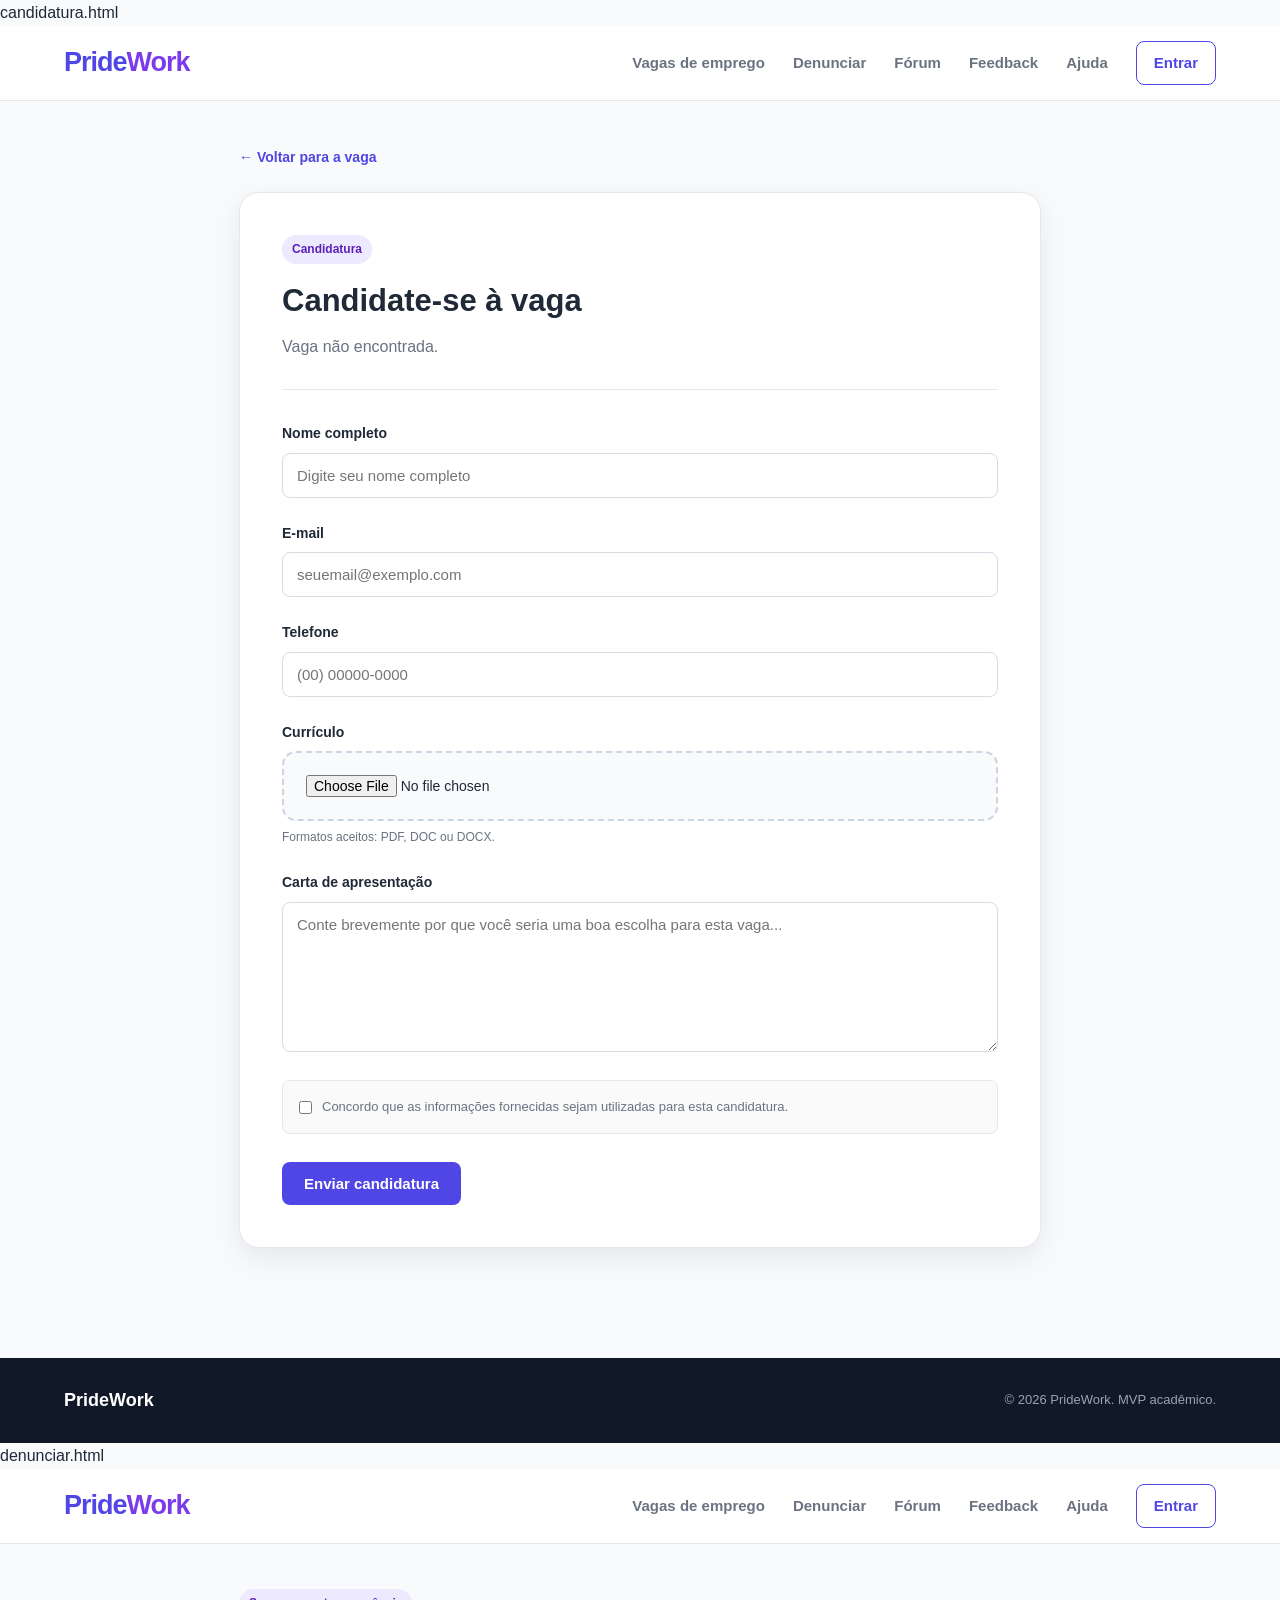
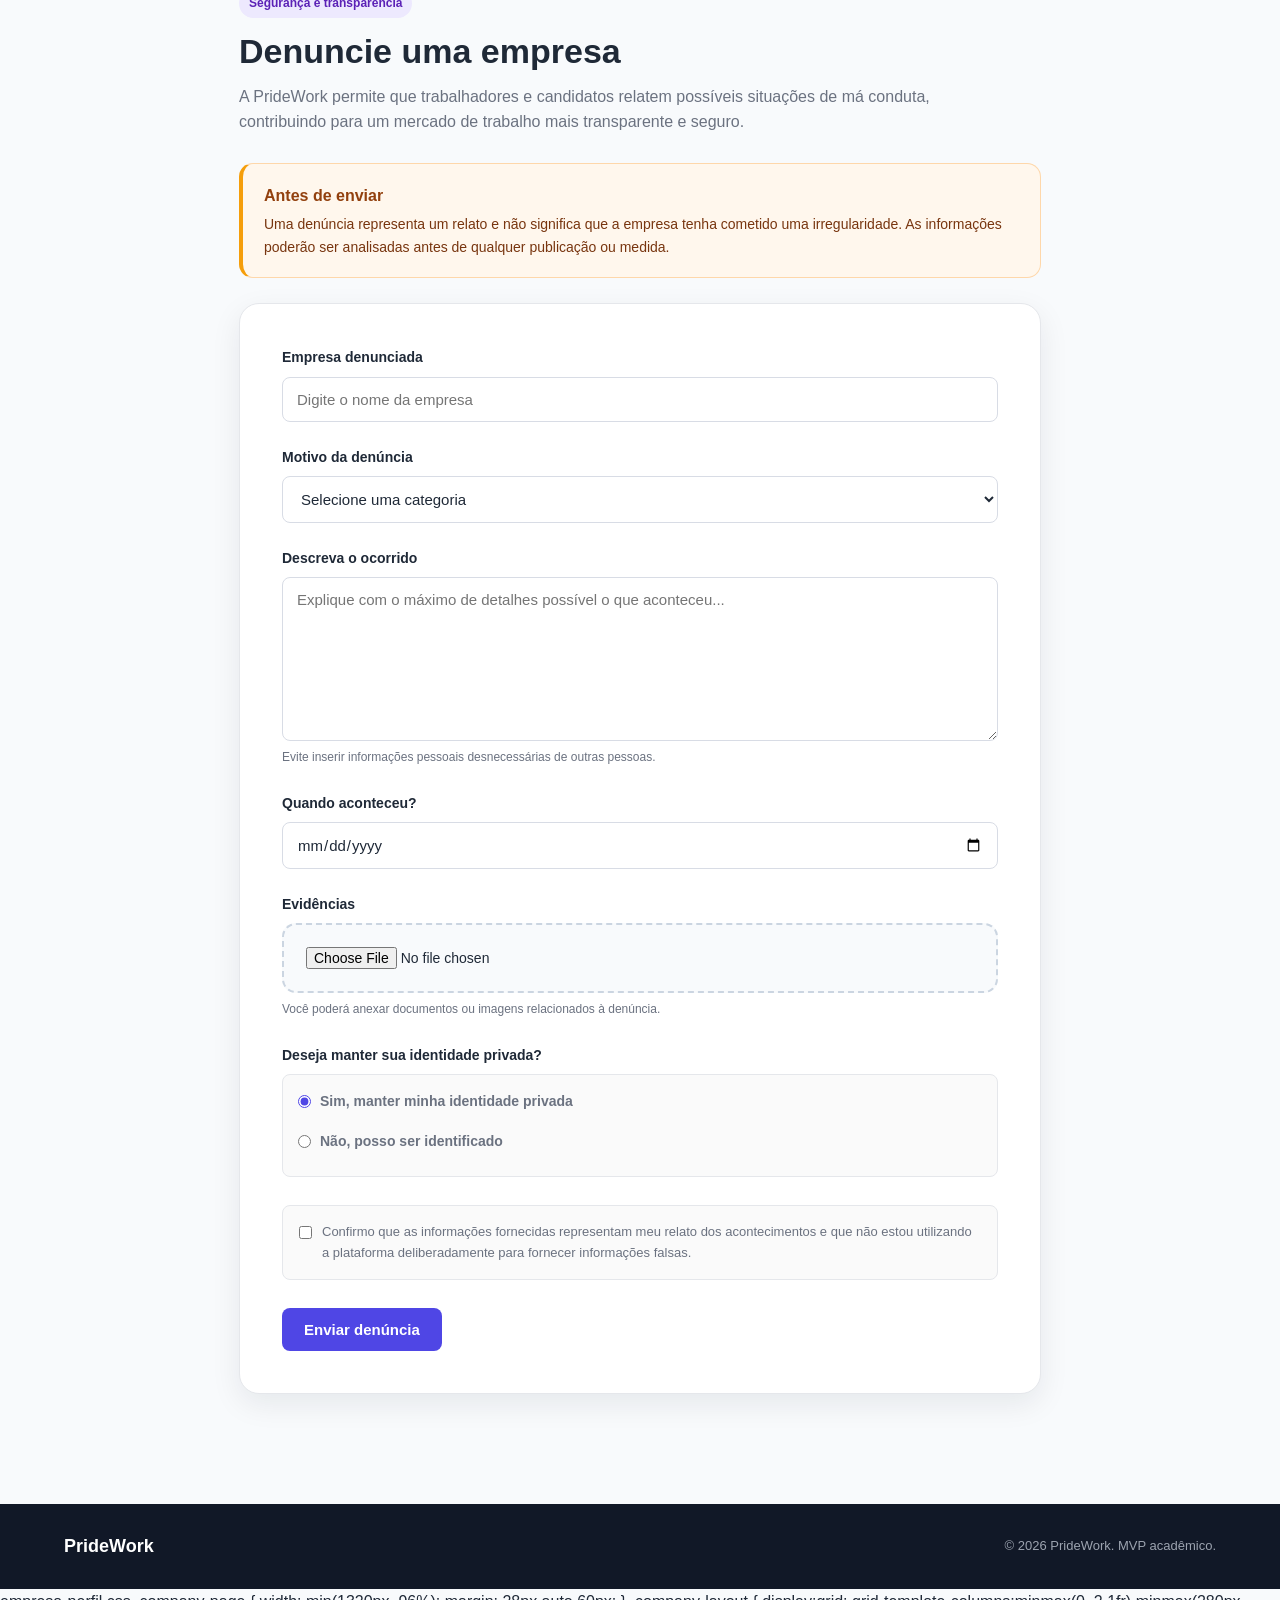
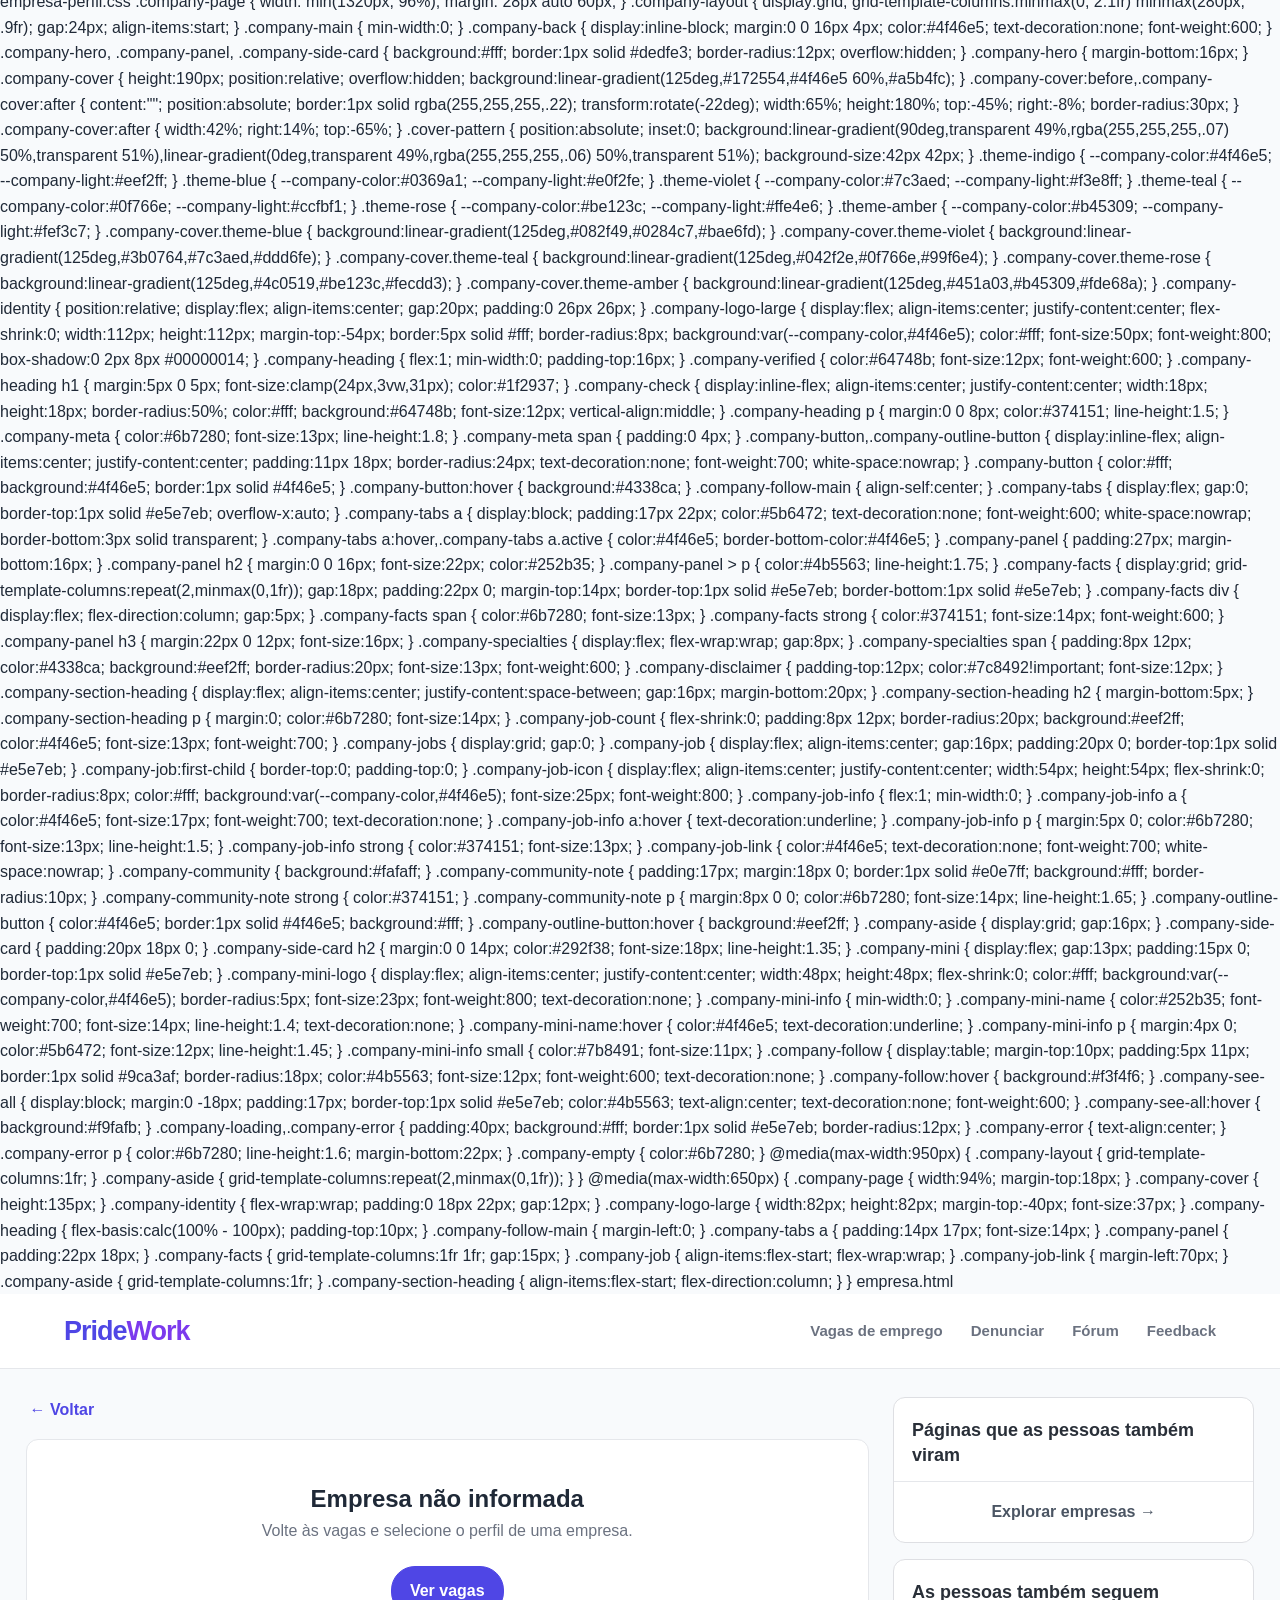
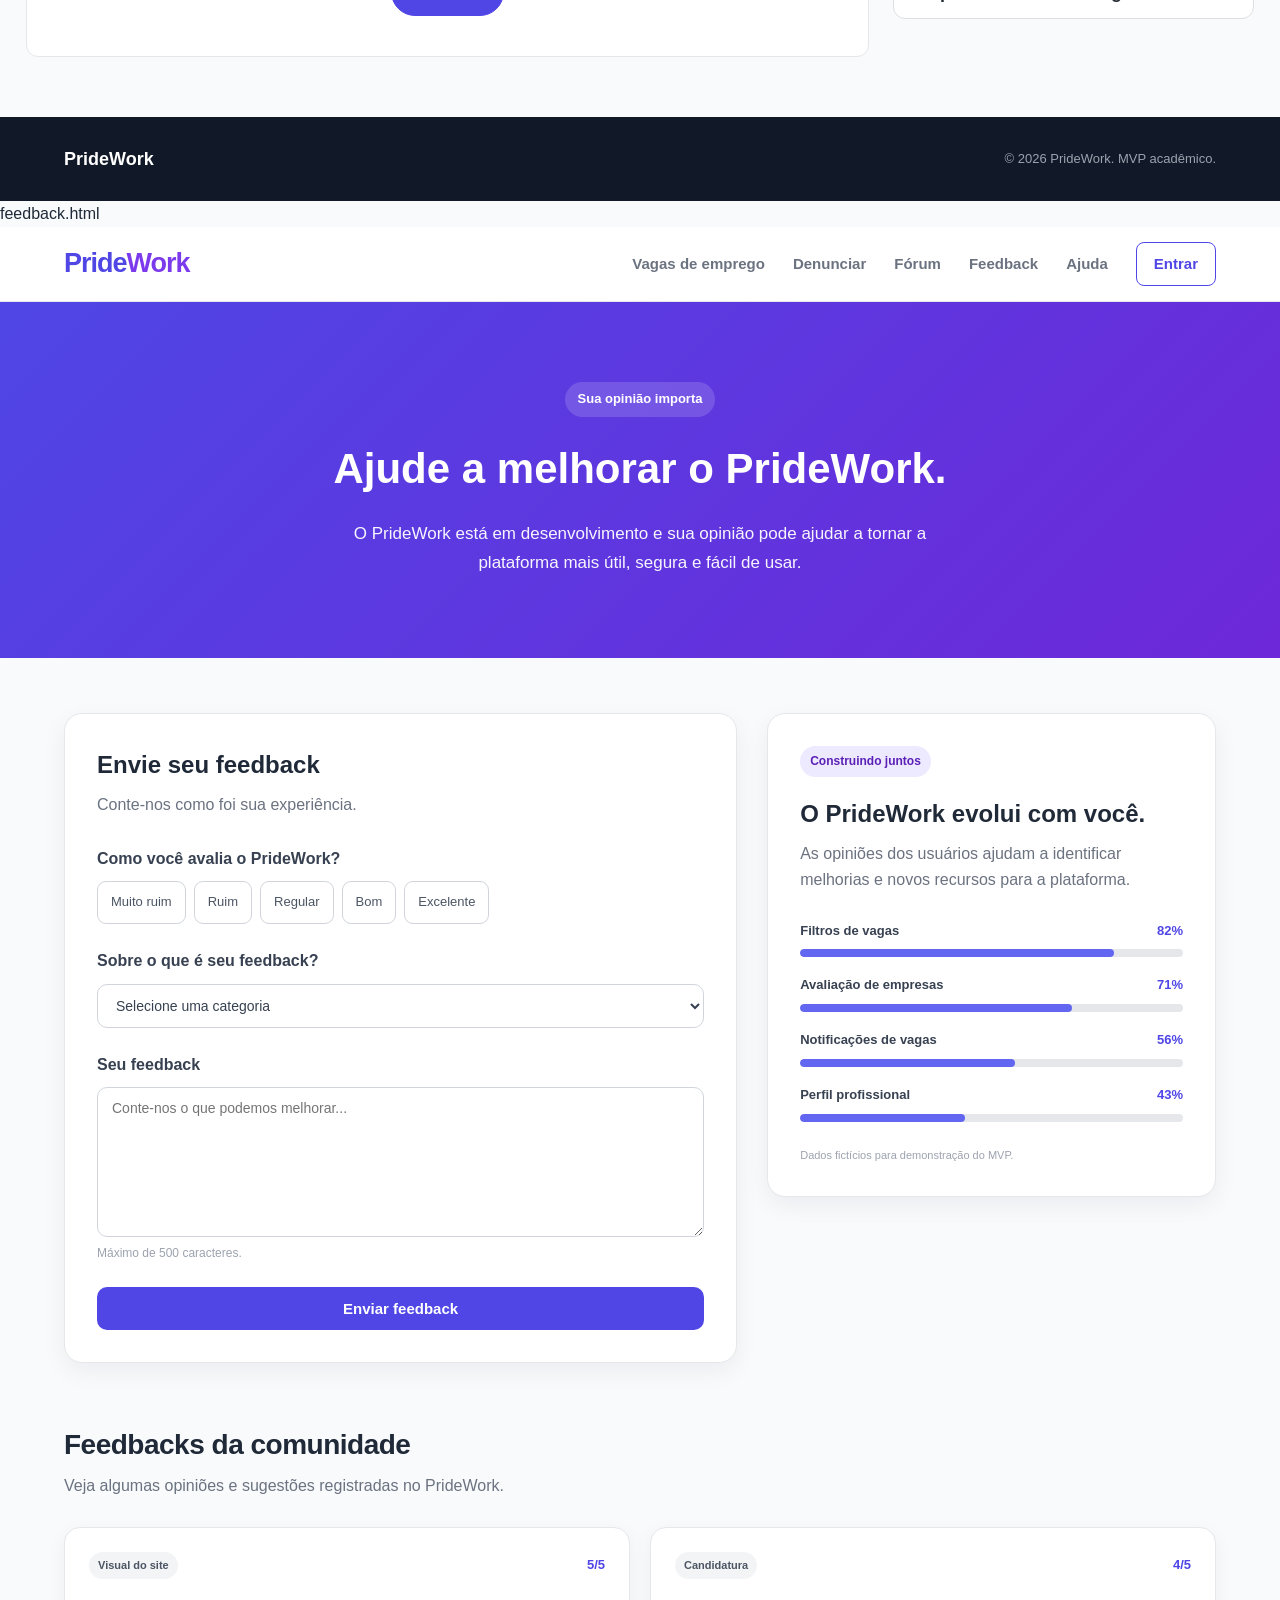
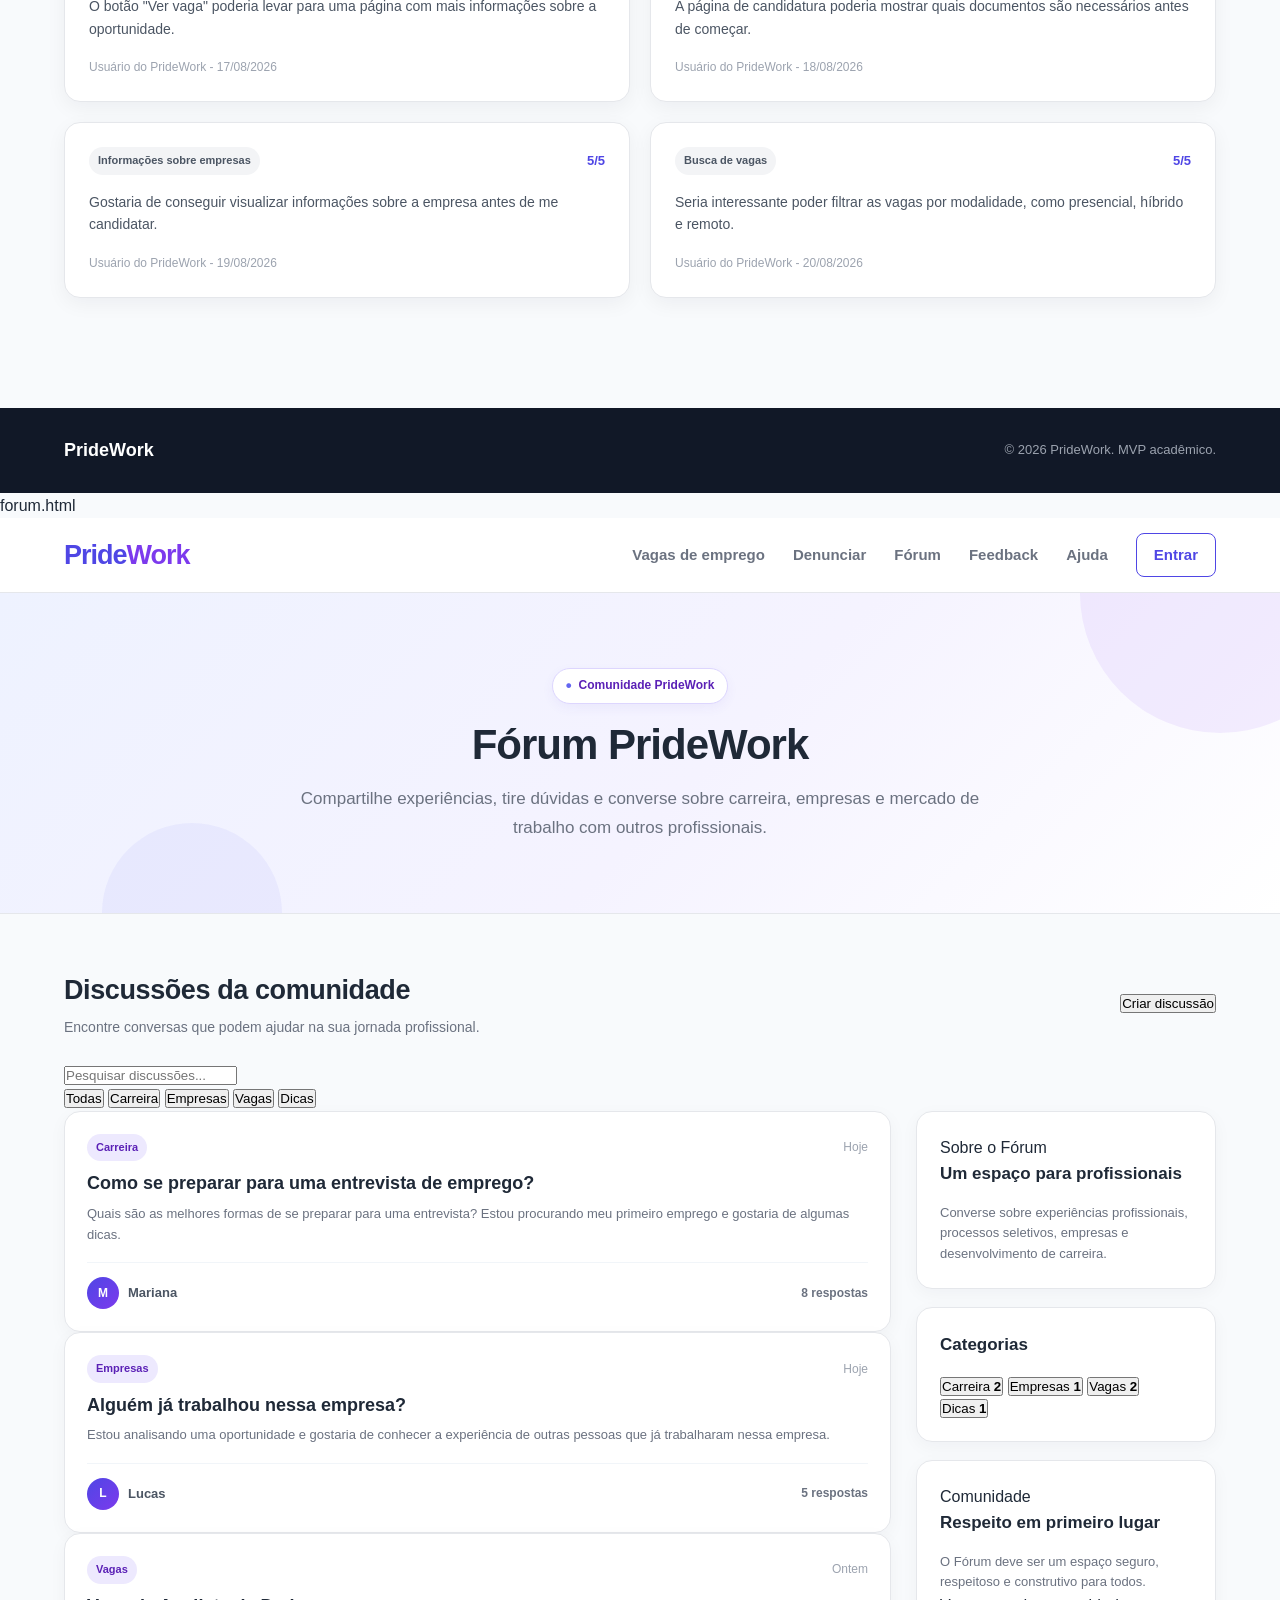
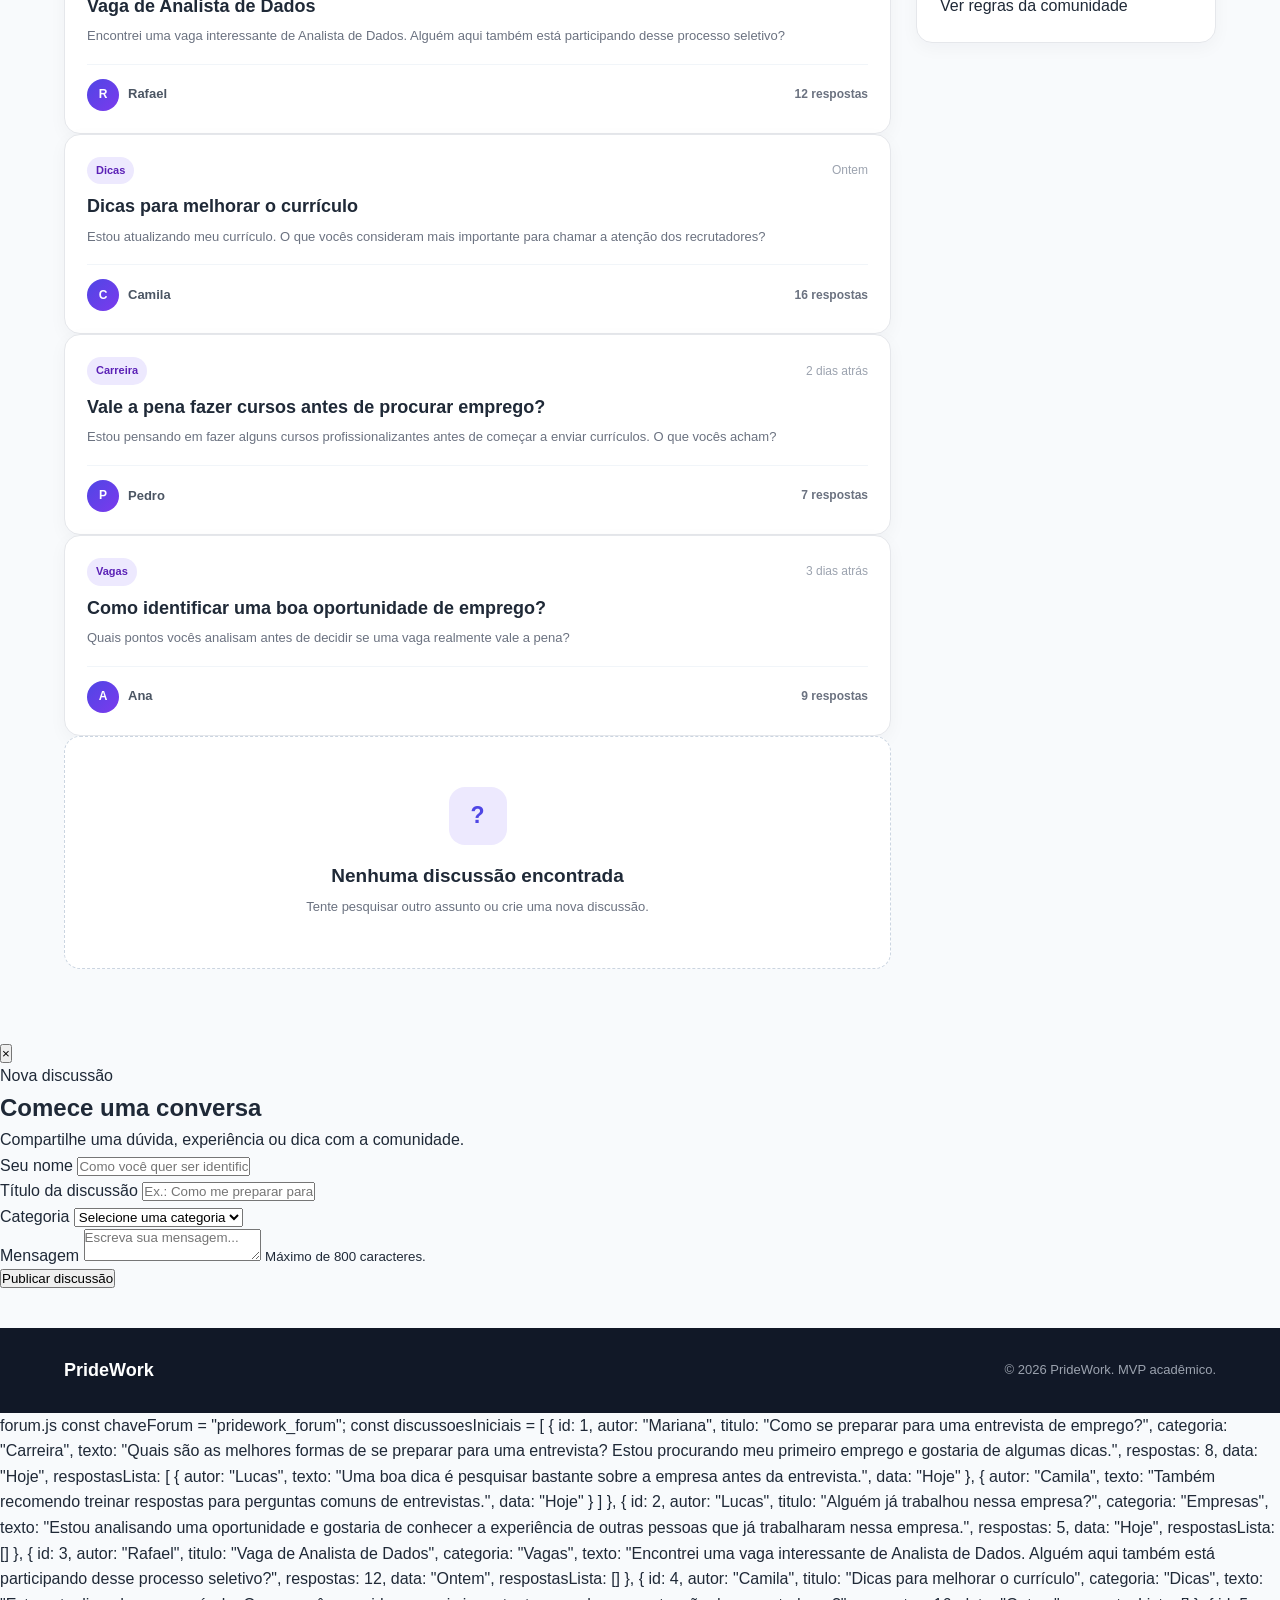
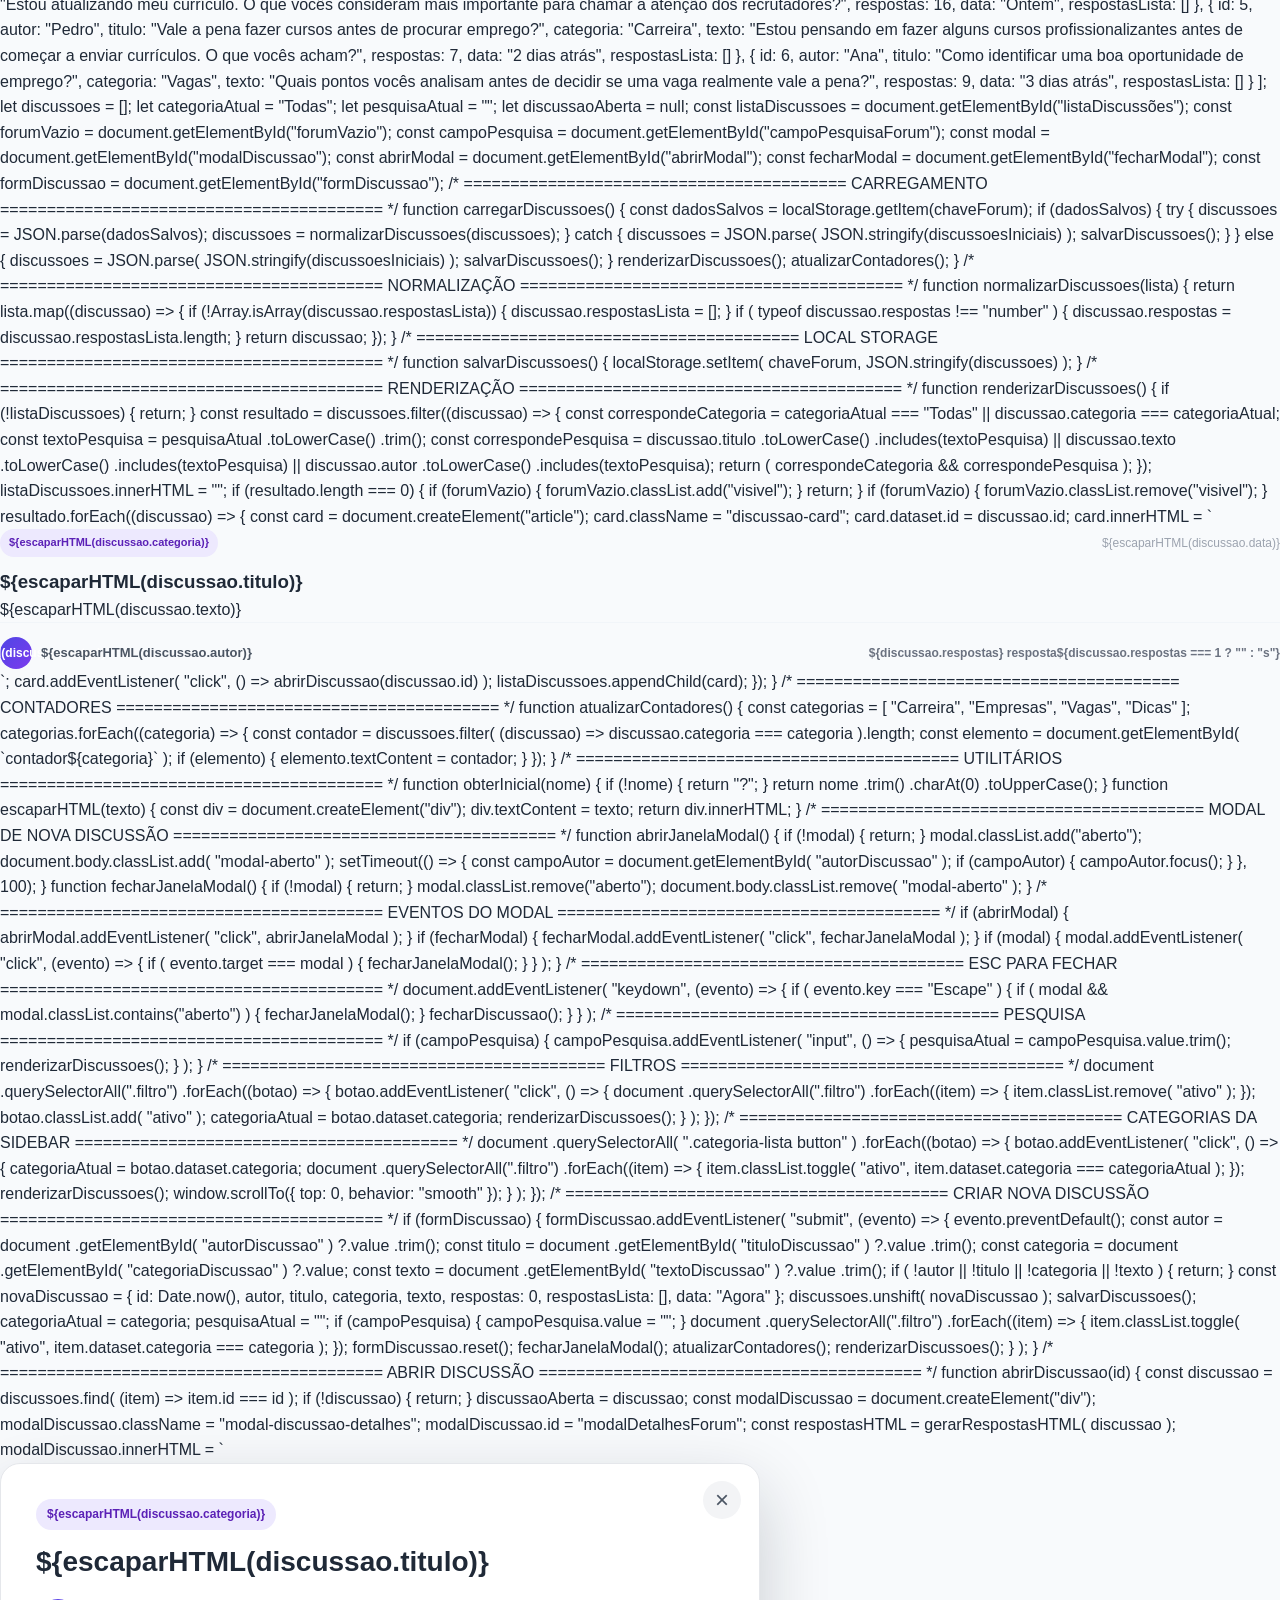
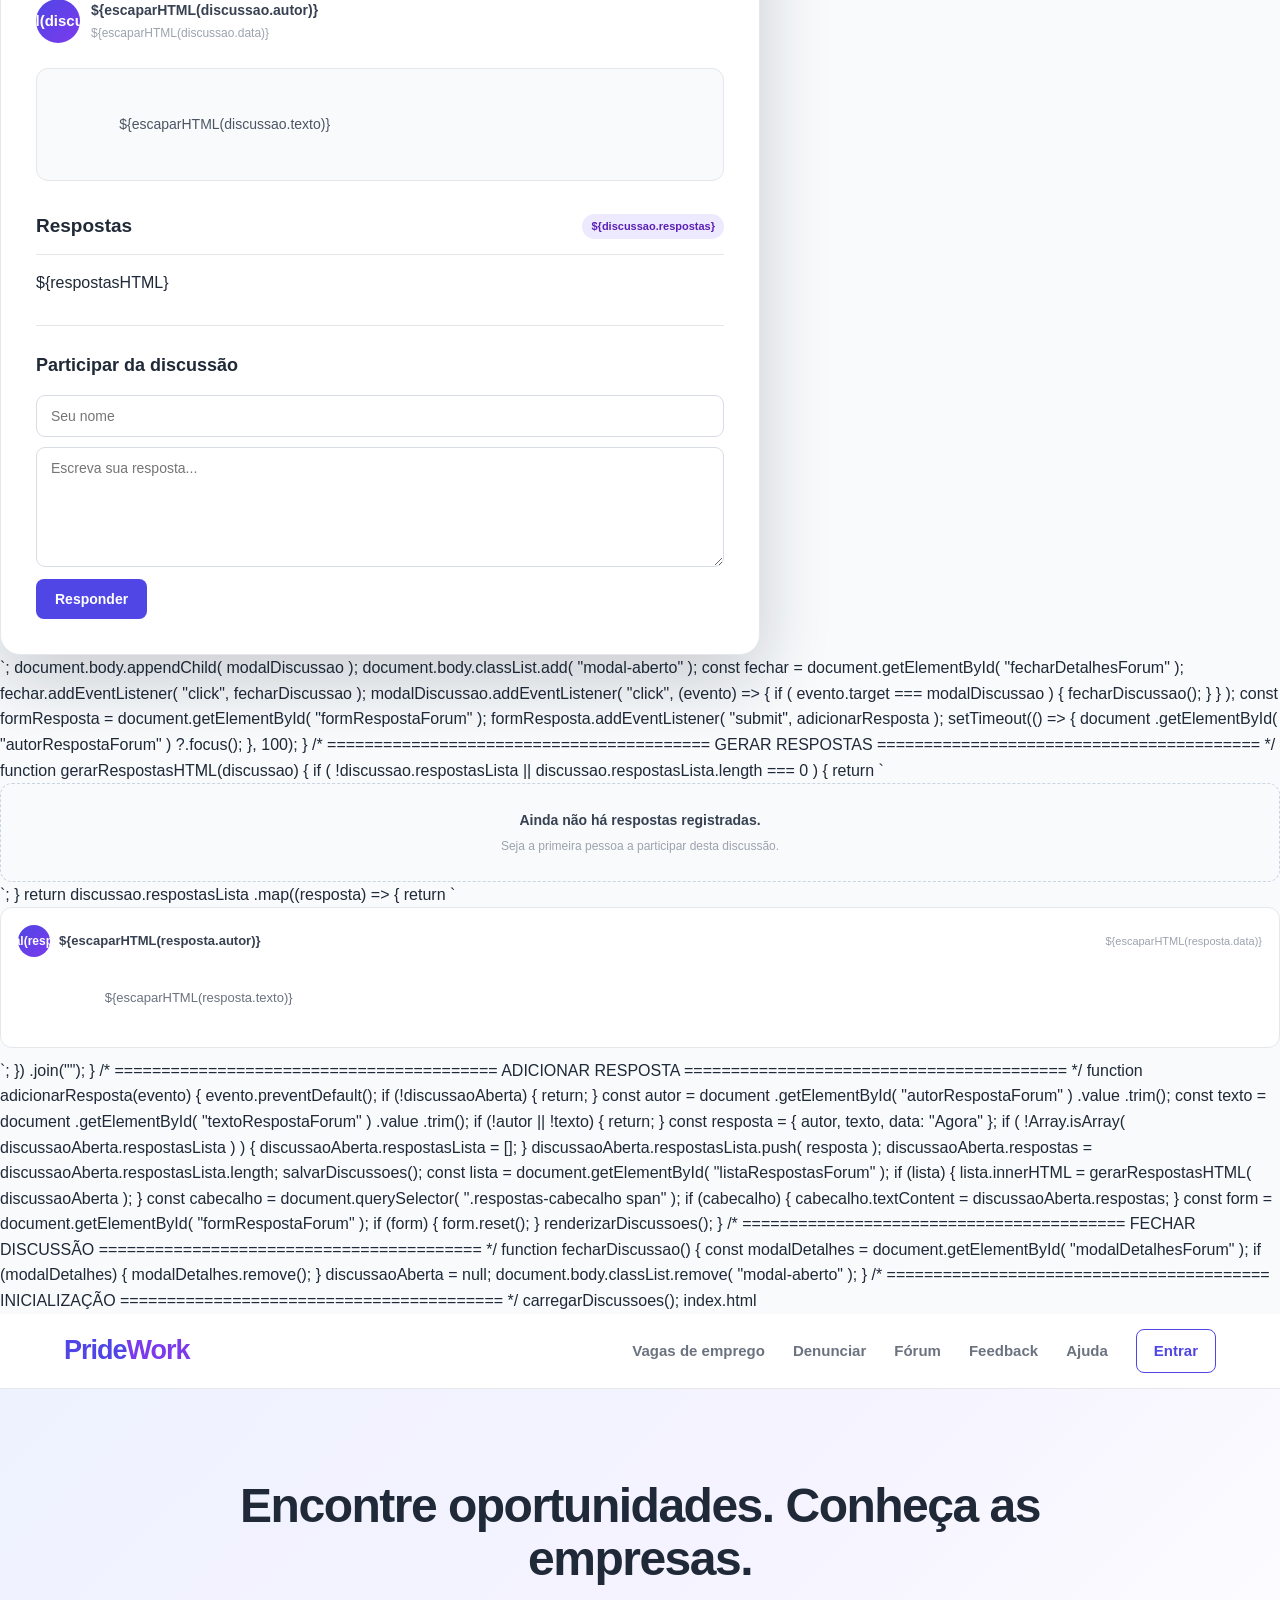
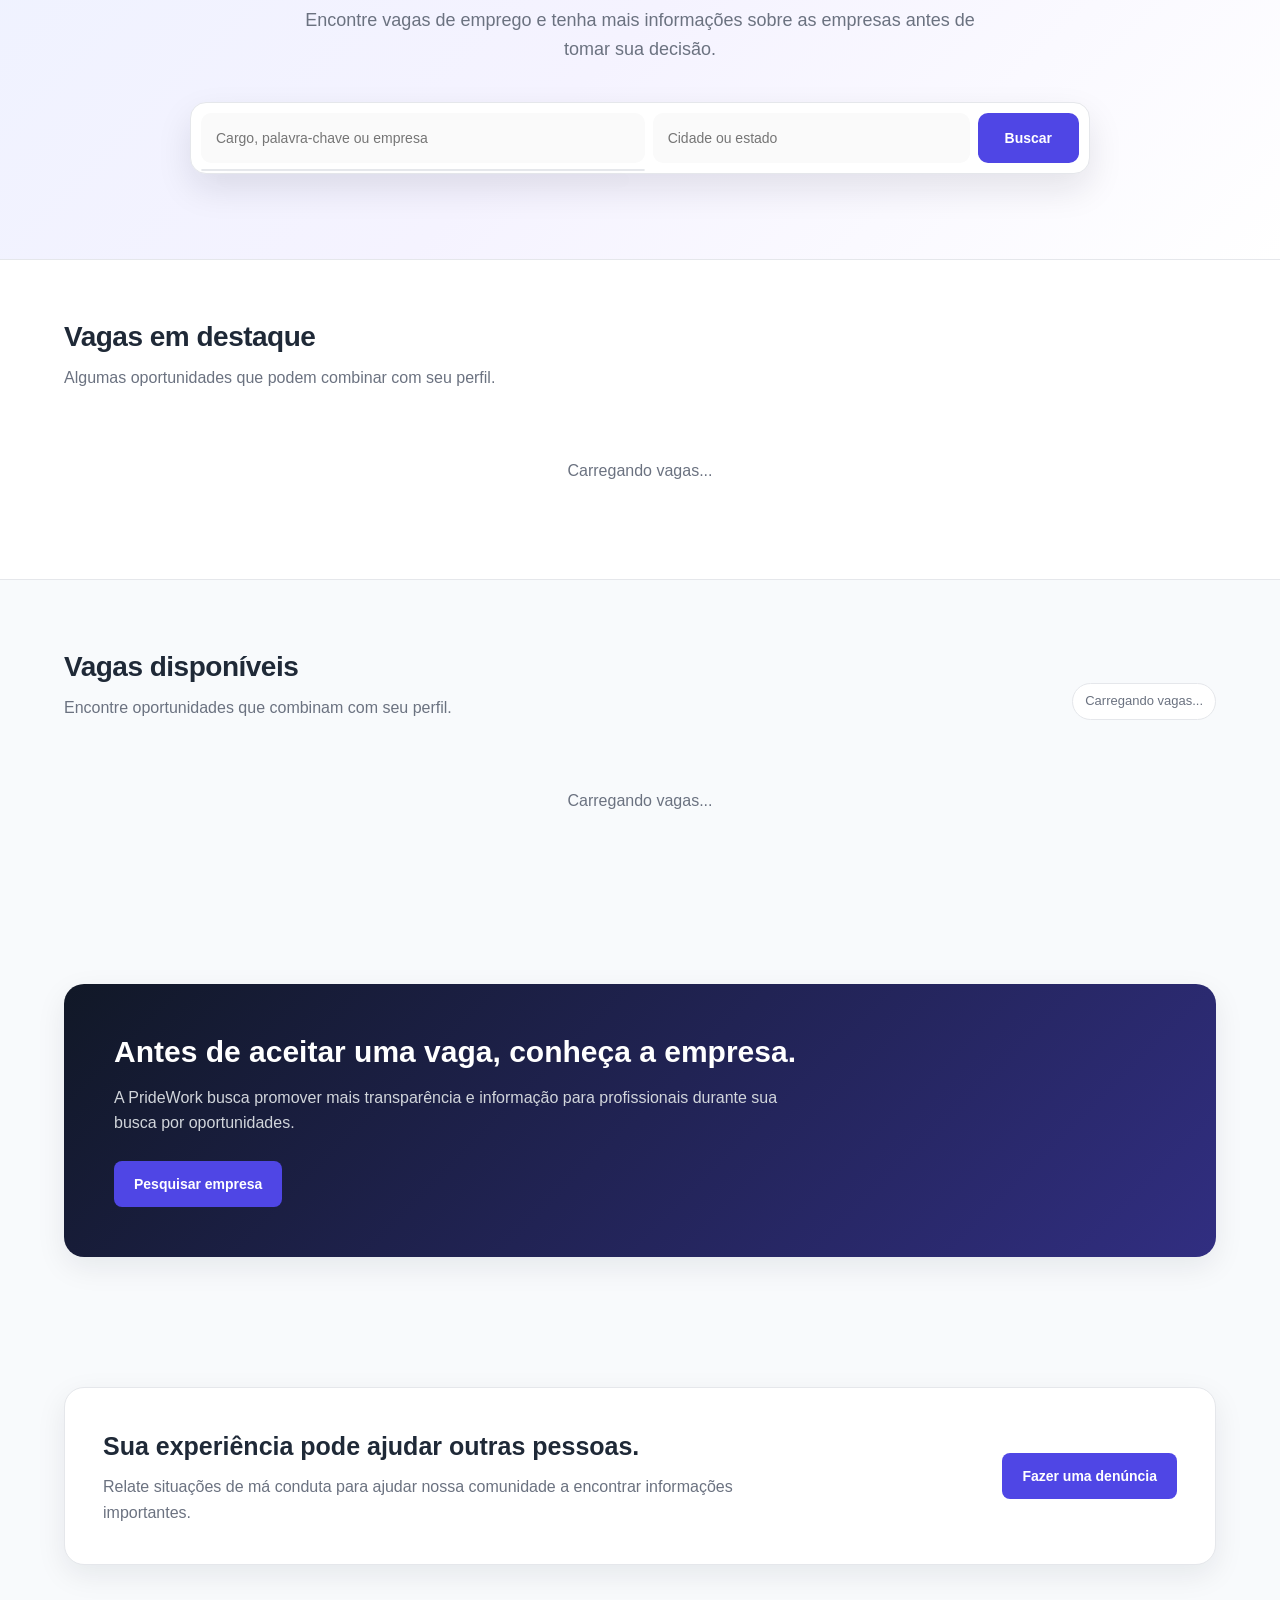
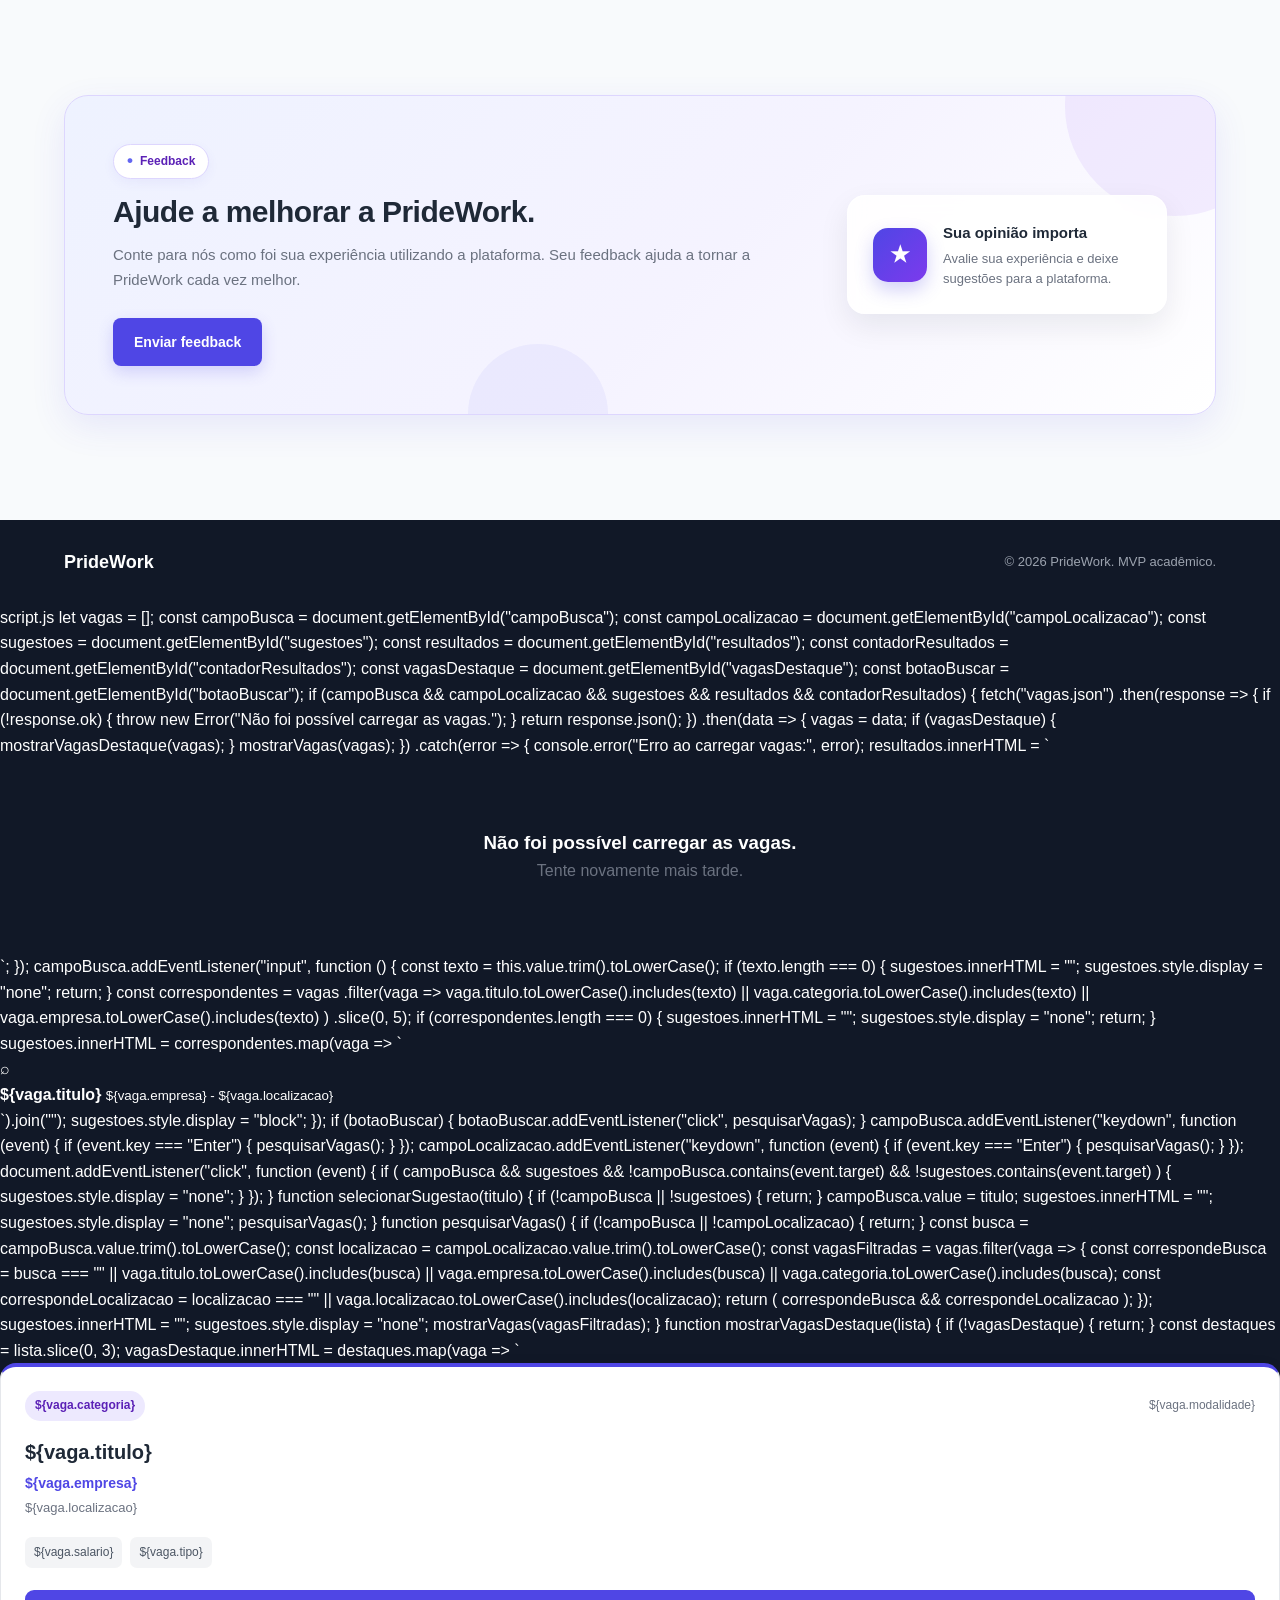
==== commit 7bdd9c5b: "Add files via upload" ====
--- a/candidatura.html
+++ b/candidatura.html
@@ -1,3 +1,4 @@
+candidatura.html
 <!DOCTYPE html>
 <html lang="pt-BR">
 
@@ -342,4 +343,9021 @@
 
 </body>
 
-</html>+</html>
+
+denunciar.html
+<!DOCTYPE html>
+<html lang="pt-BR">
+
+<head>
+    <meta charset="UTF-8">
+
+    <meta name="viewport" content="width=device-width, initial-scale=1.0">
+
+    <title>Denunciar empresa - PrideWork</title>
+
+    <link rel="stylesheet" href="style.css">
+</head>
+
+<body>
+
+    <header>
+        <nav class="navbar">
+
+            <a href="index.html" class="logo">
+                Pride<span>Work</span>
+            </a>
+
+            <div class="menu">
+
+                <a href="index.html#vagas">
+                    Vagas de emprego
+                </a>
+
+                <a href="denunciar.html" class="menu-ativo">
+                    Denunciar
+                </a>
+
+                <a href="#">
+                    Fórum
+                </a>
+
+                <a href="feedback.html">
+                    Feedback
+                </a>
+
+                <a href="#">
+                    Ajuda
+                </a>
+
+                <a href="#" class="login">
+                    Entrar
+                </a>
+
+            </div>
+
+        </nav>
+    </header>
+
+    <main>
+
+        <section class="denuncia-container">
+
+            <div class="denuncia-introducao">
+
+                <span class="tag">
+                    Segurança e transparência
+                </span>
+
+                <h1>
+                    Denuncie uma empresa
+                </h1>
+
+                <p>
+                    A PrideWork permite que trabalhadores e candidatos
+                    relatem possíveis situações de má conduta,
+                    contribuindo para um mercado de trabalho mais
+                    transparente e seguro.
+                </p>
+
+            </div>
+
+            <div class="aviso-denuncia">
+
+                <strong>
+                    Antes de enviar
+                </strong>
+
+                <p>
+                    Uma denúncia representa um relato e não significa
+                    que a empresa tenha cometido uma irregularidade.
+                    As informações poderão ser analisadas antes de
+                    qualquer publicação ou medida.
+                </p>
+
+            </div>
+
+            <div class="denuncia-card">
+
+                <form id="formDenuncia">
+
+                    <div class="campo">
+
+                        <label for="empresa">
+                            Empresa denunciada
+                        </label>
+
+                        <input
+                            type="text"
+                            id="empresa"
+                            placeholder="Digite o nome da empresa"
+                            required
+                        >
+
+                    </div>
+
+                    <div class="campo">
+
+                        <label for="categoria">
+                            Motivo da denúncia
+                        </label>
+
+                        <select id="categoria" required>
+
+                            <option value="">
+                                Selecione uma categoria
+                            </option>
+
+                            <option value="desrespeito">
+                                Desrespeito no ambiente de trabalho
+                            </option>
+
+                            <option value="direitos">
+                                Descumprimento de direitos trabalhistas
+                            </option>
+
+                            <option value="salario">
+                                Problemas relacionados a salário ou pagamento
+                            </option>
+
+                            <option value="assedio">
+                                Assédio ou discriminação
+                            </option>
+
+                            <option value="seguranca">
+                                Falta de segurança no trabalho
+                            </option>
+
+                            <option value="justica">
+                                Histórico ou problemas judiciais
+                            </option>
+
+                            <option value="outro">
+                                Outro
+                            </option>
+
+                        </select>
+
+                    </div>
+
+                    <div class="campo">
+
+                        <label for="descricao">
+                            Descreva o ocorrido
+                        </label>
+
+                        <textarea
+                            id="descricao"
+                            rows="8"
+                            placeholder="Explique com o máximo de detalhes possível o que aconteceu..."
+                            required
+                        ></textarea>
+
+                        <small>
+                            Evite inserir informações pessoais
+                            desnecessárias de outras pessoas.
+                        </small>
+
+                    </div>
+
+                    <div class="campo">
+
+                        <label for="data">
+                            Quando aconteceu?
+                        </label>
+
+                        <input
+                            type="date"
+                            id="data"
+                        >
+
+                    </div>
+
+                    <div class="campo">
+
+                        <label for="evidencia">
+                            Evidências
+                        </label>
+
+                        <input
+                            type="file"
+                            id="evidencia"
+                            accept=".pdf,.png,.jpg,.jpeg,.doc,.docx"
+                        >
+
+                        <small>
+                            Você poderá anexar documentos ou imagens
+                            relacionados à denúncia.
+                        </small>
+
+                    </div>
+
+                    <div class="campo">
+
+                        <label>
+                            Deseja manter sua identidade privada?
+                        </label>
+
+                        <div class="opcoes-radio">
+
+                            <label>
+
+                                <input
+                                    type="radio"
+                                    name="privacidade"
+                                    value="sim"
+                                    checked
+                                >
+
+                                Sim, manter minha identidade privada
+
+                            </label>
+
+                            <label>
+
+                                <input
+                                    type="radio"
+                                    name="privacidade"
+                                    value="nao"
+                                >
+
+                                Não, posso ser identificado
+
+                            </label>
+
+                        </div>
+
+                    </div>
+
+                    <div class="checkbox-denuncia">
+
+                        <input
+                            type="checkbox"
+                            id="responsabilidade"
+                            required
+                        >
+
+                        <label for="responsabilidade">
+
+                            Confirmo que as informações fornecidas
+                            representam meu relato dos acontecimentos
+                            e que não estou utilizando a plataforma
+                            deliberadamente para fornecer informações
+                            falsas.
+
+                        </label>
+
+                    </div>
+
+                    <button
+                        type="submit"
+                        class="botao-enviar-denuncia"
+                    >
+                        Enviar denúncia
+                    </button>
+
+                </form>
+
+                <div
+                    id="sucessoDenuncia"
+                    class="sucesso-denuncia"
+                    style="display: none;"
+                >
+
+                    <div class="icone-sucesso">
+                        ✓
+                    </div>
+
+                    <h2>
+                        Denúncia registrada
+                    </h2>
+
+                    <p>
+                        Obrigado por contribuir com a transparência
+                        do mercado de trabalho.
+                    </p>
+
+                    <p>
+                        Sua denúncia será encaminhada para análise.
+                    </p>
+
+                    <a
+                        href="index.html"
+                        class="botao-voltar-vagas"
+                    >
+                        Voltar para a PrideWork
+                    </a>
+
+                </div>
+
+            </div>
+
+        </section>
+
+    </main>
+
+    <footer>
+
+        <div class="footer-content">
+
+            <strong>
+                PrideWork
+            </strong>
+
+            <p>
+                © 2026 PrideWork. MVP acadêmico.
+            </p>
+
+        </div>
+
+    </footer>
+
+    <script>
+
+        document
+            .getElementById("formDenuncia")
+            .addEventListener("submit", function(event) {
+
+                event.preventDefault();
+
+                document.getElementById(
+                    "formDenuncia"
+                ).style.display = "none";
+
+                document.getElementById(
+                    "sucessoDenuncia"
+                ).style.display = "block";
+
+            });
+
+    </script>
+
+</body>
+
+</html>
+
+empresa-perfil.css
+.company-page { width: min(1320px, 96%); margin: 28px auto 60px; }
+.company-layout { display:grid; grid-template-columns:minmax(0, 2.1fr) minmax(280px, .9fr); gap:24px; align-items:start; }
+.company-main { min-width:0; }
+.company-back { display:inline-block; margin:0 0 16px 4px; color:#4f46e5; text-decoration:none; font-weight:600; }
+.company-hero, .company-panel, .company-side-card { background:#fff; border:1px solid #dedfe3; border-radius:12px; overflow:hidden; }
+.company-hero { margin-bottom:16px; }
+.company-cover { height:190px; position:relative; overflow:hidden; background:linear-gradient(125deg,#172554,#4f46e5 60%,#a5b4fc); }
+.company-cover:before,.company-cover:after { content:""; position:absolute; border:1px solid rgba(255,255,255,.22); transform:rotate(-22deg); width:65%; height:180%; top:-45%; right:-8%; border-radius:30px; }
+.company-cover:after { width:42%; right:14%; top:-65%; }
+.cover-pattern { position:absolute; inset:0; background:linear-gradient(90deg,transparent 49%,rgba(255,255,255,.07) 50%,transparent 51%),linear-gradient(0deg,transparent 49%,rgba(255,255,255,.06) 50%,transparent 51%); background-size:42px 42px; }
+.theme-indigo { --company-color:#4f46e5; --company-light:#eef2ff; }
+.theme-blue { --company-color:#0369a1; --company-light:#e0f2fe; }
+.theme-violet { --company-color:#7c3aed; --company-light:#f3e8ff; }
+.theme-teal { --company-color:#0f766e; --company-light:#ccfbf1; }
+.theme-rose { --company-color:#be123c; --company-light:#ffe4e6; }
+.theme-amber { --company-color:#b45309; --company-light:#fef3c7; }
+.company-cover.theme-blue { background:linear-gradient(125deg,#082f49,#0284c7,#bae6fd); }
+.company-cover.theme-violet { background:linear-gradient(125deg,#3b0764,#7c3aed,#ddd6fe); }
+.company-cover.theme-teal { background:linear-gradient(125deg,#042f2e,#0f766e,#99f6e4); }
+.company-cover.theme-rose { background:linear-gradient(125deg,#4c0519,#be123c,#fecdd3); }
+.company-cover.theme-amber { background:linear-gradient(125deg,#451a03,#b45309,#fde68a); }
+.company-identity { position:relative; display:flex; align-items:center; gap:20px; padding:0 26px 26px; }
+.company-logo-large { display:flex; align-items:center; justify-content:center; flex-shrink:0; width:112px; height:112px; margin-top:-54px; border:5px solid #fff; border-radius:8px; background:var(--company-color,#4f46e5); color:#fff; font-size:50px; font-weight:800; box-shadow:0 2px 8px #00000014; }
+.company-heading { flex:1; min-width:0; padding-top:16px; }
+.company-verified { color:#64748b; font-size:12px; font-weight:600; }
+.company-heading h1 { margin:5px 0 5px; font-size:clamp(24px,3vw,31px); color:#1f2937; }
+.company-check { display:inline-flex; align-items:center; justify-content:center; width:18px; height:18px; border-radius:50%; color:#fff; background:#64748b; font-size:12px; vertical-align:middle; }
+.company-heading p { margin:0 0 8px; color:#374151; line-height:1.5; }
+.company-meta { color:#6b7280; font-size:13px; line-height:1.8; }
+.company-meta span { padding:0 4px; }
+.company-button,.company-outline-button { display:inline-flex; align-items:center; justify-content:center; padding:11px 18px; border-radius:24px; text-decoration:none; font-weight:700; white-space:nowrap; }
+.company-button { color:#fff; background:#4f46e5; border:1px solid #4f46e5; }
+.company-button:hover { background:#4338ca; }
+.company-follow-main { align-self:center; }
+.company-tabs { display:flex; gap:0; border-top:1px solid #e5e7eb; overflow-x:auto; }
+.company-tabs a { display:block; padding:17px 22px; color:#5b6472; text-decoration:none; font-weight:600; white-space:nowrap; border-bottom:3px solid transparent; }
+.company-tabs a:hover,.company-tabs a.active { color:#4f46e5; border-bottom-color:#4f46e5; }
+.company-panel { padding:27px; margin-bottom:16px; }
+.company-panel h2 { margin:0 0 16px; font-size:22px; color:#252b35; }
+.company-panel > p { color:#4b5563; line-height:1.75; }
+.company-facts { display:grid; grid-template-columns:repeat(2,minmax(0,1fr)); gap:18px; padding:22px 0; margin-top:14px; border-top:1px solid #e5e7eb; border-bottom:1px solid #e5e7eb; }
+.company-facts div { display:flex; flex-direction:column; gap:5px; }
+.company-facts span { color:#6b7280; font-size:13px; }
+.company-facts strong { color:#374151; font-size:14px; font-weight:600; }
+.company-panel h3 { margin:22px 0 12px; font-size:16px; }
+.company-specialties { display:flex; flex-wrap:wrap; gap:8px; }
+.company-specialties span { padding:8px 12px; color:#4338ca; background:#eef2ff; border-radius:20px; font-size:13px; font-weight:600; }
+.company-disclaimer { padding-top:12px; color:#7c8492!important; font-size:12px; }
+.company-section-heading { display:flex; align-items:center; justify-content:space-between; gap:16px; margin-bottom:20px; }
+.company-section-heading h2 { margin-bottom:5px; }
+.company-section-heading p { margin:0; color:#6b7280; font-size:14px; }
+.company-job-count { flex-shrink:0; padding:8px 12px; border-radius:20px; background:#eef2ff; color:#4f46e5; font-size:13px; font-weight:700; }
+.company-jobs { display:grid; gap:0; }
+.company-job { display:flex; align-items:center; gap:16px; padding:20px 0; border-top:1px solid #e5e7eb; }
+.company-job:first-child { border-top:0; padding-top:0; }
+.company-job-icon { display:flex; align-items:center; justify-content:center; width:54px; height:54px; flex-shrink:0; border-radius:8px; color:#fff; background:var(--company-color,#4f46e5); font-size:25px; font-weight:800; }
+.company-job-info { flex:1; min-width:0; }
+.company-job-info a { color:#4f46e5; font-size:17px; font-weight:700; text-decoration:none; }
+.company-job-info a:hover { text-decoration:underline; }
+.company-job-info p { margin:5px 0; color:#6b7280; font-size:13px; line-height:1.5; }
+.company-job-info strong { color:#374151; font-size:13px; }
+.company-job-link { color:#4f46e5; text-decoration:none; font-weight:700; white-space:nowrap; }
+.company-community { background:#fafaff; }
+.company-community-note { padding:17px; margin:18px 0; border:1px solid #e0e7ff; background:#fff; border-radius:10px; }
+.company-community-note strong { color:#374151; }
+.company-community-note p { margin:8px 0 0; color:#6b7280; font-size:14px; line-height:1.65; }
+.company-outline-button { color:#4f46e5; border:1px solid #4f46e5; background:#fff; }
+.company-outline-button:hover { background:#eef2ff; }
+.company-aside { display:grid; gap:16px; }
+.company-side-card { padding:20px 18px 0; }
+.company-side-card h2 { margin:0 0 14px; color:#292f38; font-size:18px; line-height:1.35; }
+.company-mini { display:flex; gap:13px; padding:15px 0; border-top:1px solid #e5e7eb; }
+.company-mini-logo { display:flex; align-items:center; justify-content:center; width:48px; height:48px; flex-shrink:0; color:#fff; background:var(--company-color,#4f46e5); border-radius:5px; font-size:23px; font-weight:800; text-decoration:none; }
+.company-mini-info { min-width:0; }
+.company-mini-name { color:#252b35; font-weight:700; font-size:14px; line-height:1.4; text-decoration:none; }
+.company-mini-name:hover { color:#4f46e5; text-decoration:underline; }
+.company-mini-info p { margin:4px 0; color:#5b6472; font-size:12px; line-height:1.45; }
+.company-mini-info small { color:#7b8491; font-size:11px; }
+.company-follow { display:table; margin-top:10px; padding:5px 11px; border:1px solid #9ca3af; border-radius:18px; color:#4b5563; font-size:12px; font-weight:600; text-decoration:none; }
+.company-follow:hover { background:#f3f4f6; }
+.company-see-all { display:block; margin:0 -18px; padding:17px; border-top:1px solid #e5e7eb; color:#4b5563; text-align:center; text-decoration:none; font-weight:600; }
+.company-see-all:hover { background:#f9fafb; }
+.company-loading,.company-error { padding:40px; background:#fff; border:1px solid #e5e7eb; border-radius:12px; }
+.company-error { text-align:center; }
+.company-error p { color:#6b7280; line-height:1.6; margin-bottom:22px; }
+.company-empty { color:#6b7280; }
+@media(max-width:950px) { .company-layout { grid-template-columns:1fr; } .company-aside { grid-template-columns:repeat(2,minmax(0,1fr)); } }
+@media(max-width:650px) {
+ .company-page { width:94%; margin-top:18px; }
+ .company-cover { height:135px; }
+ .company-identity { flex-wrap:wrap; padding:0 18px 22px; gap:12px; }
+ .company-logo-large { width:82px; height:82px; margin-top:-40px; font-size:37px; }
+ .company-heading { flex-basis:calc(100% - 100px); padding-top:10px; }
+ .company-follow-main { margin-left:0; }
+ .company-tabs a { padding:14px 17px; font-size:14px; }
+ .company-panel { padding:22px 18px; }
+ .company-facts { grid-template-columns:1fr 1fr; gap:15px; }
+ .company-job { align-items:flex-start; flex-wrap:wrap; }
+ .company-job-link { margin-left:70px; }
+ .company-aside { grid-template-columns:1fr; }
+ .company-section-heading { align-items:flex-start; flex-direction:column; }
+}
+
+
+empresa.html
+<!DOCTYPE html>
+<html lang="pt-BR">
+<head>
+    <meta charset="UTF-8">
+    <meta name="viewport" content="width=device-width, initial-scale=1.0">
+    <title>Perfil da empresa | PrideWork</title>
+    <link rel="stylesheet" href="style.css">
+    <link rel="stylesheet" href="empresa-perfil.css">
+</head>
+<body>
+<header>
+    <nav class="navbar">
+        <a href="index.html" class="logo">Pride<span>Work</span></a>
+        <div class="menu">
+            <a href="index.html#vagas">Vagas de emprego</a>
+            <a href="denunciar.html">Denunciar</a>
+            <a href="fórum.html">Fórum</a>
+            <a href="feedback.html">Feedback</a>
+        </div>
+    </nav>
+</header>
+<main class="company-page">
+    <div class="company-layout">
+        <div class="company-main">
+            <a class="company-back" href="javascript:history.back()">← Voltar</a>
+            <div id="companyProfile"><div class="company-loading">Carregando perfil...</div></div>
+        </div>
+        <aside class="company-aside">
+            <section class="company-side-card">
+                <h2>Páginas que as pessoas também viram</h2>
+                <div id="similarCompanies"></div>
+                <a class="company-see-all" href="index.html#vagas">Explorar empresas →</a>
+            </section>
+            <section class="company-side-card">
+                <h2>As pessoas também seguem</h2>
+                <div id="followedCompanies"></div>
+            </section>
+        </aside>
+    </div>
+</main>
+<footer>
+    <div class="footer-content">
+        <strong>PrideWork</strong>
+        <p>© 2026 PrideWork. MVP acadêmico.</p>
+    </div>
+</footer>
+<script>
+const companies = [{"nome": "NovaCorp", "area": "Serviços corporativos e operações", "slogan": "Organizando processos para empresas crescerem melhor.", "sobre": "A NovaCorp é uma empresa fictícia de serviços corporativos que apoia organizações em rotinas administrativas, gestão de documentos e melhoria de processos. Seu trabalho combina organização operacional, atendimento interno e padronização de atividades para que as equipes possam focar em suas prioridades.", "sede": "São Paulo, SP", "fundacao": "2016", "porte": "201-500 funcionários", "especialidades": ["Operações administrativas", "Gestão de processos", "Serviços corporativos"], "seguidores": "12.480", "theme": "theme-indigo"}, {"nome": "DataVision", "area": "Tecnologia, dados e inteligência de negócios", "slogan": "Transformando dados em decisões mais claras.", "sobre": "A DataVision é uma empresa fictícia de tecnologia que desenvolve soluções de análise de dados e inteligência de negócios. Atua com painéis gerenciais, indicadores, integração de bases e automação de relatórios para apoiar decisões em diferentes áreas.", "sede": "São Paulo, SP", "fundacao": "2018", "porte": "51-200 funcionários", "especialidades": ["Análise de dados", "Business Intelligence", "SQL e automação"], "seguidores": "8.730", "theme": "theme-blue"}, {"nome": "PeopleFirst", "area": "Recursos Humanos e desenvolvimento de pessoas", "slogan": "Pessoas no centro de cada oportunidade.", "sobre": "A PeopleFirst é uma consultoria fictícia de recursos humanos que apoia empresas em recrutamento, seleção, integração e desenvolvimento de talentos. A companhia trabalha para tornar os processos de contratação mais organizados e melhorar a experiência de candidatos e equipes.", "sede": "Sorocaba, SP", "fundacao": "2017", "porte": "51-200 funcionários", "especialidades": ["Recrutamento e seleção", "Treinamento", "Gestão de pessoas"], "seguidores": "6.920", "theme": "theme-violet"}, {"nome": "Vértice Engenharia", "area": "Engenharia e construção", "slogan": "Projetos sólidos, soluções duradouras.", "sobre": "A Vértice Engenharia é uma empresa fictícia de projetos e obras que atende clientes comerciais e industriais. Reúne equipes de planejamento, orçamento, acompanhamento de obras e segurança para conduzir projetos do estudo inicial à entrega.", "sede": "Campinas, SP", "fundacao": "2012", "porte": "201-500 funcionários", "especialidades": ["Planejamento de obras", "Orçamentos", "Gestão de projetos"], "seguidores": "9.140", "theme": "theme-teal"}, {"nome": "Aurora Saúde", "area": "Saúde e serviços clínicos", "slogan": "Cuidado próximo, gestão responsável.", "sobre": "A Aurora Saúde é uma rede fictícia de clínicas e serviços ambulatoriais. Sua operação integra atendimento ao público, equipes clínicas, gestão de agendas e áreas administrativas para oferecer uma experiência acolhedora e organizada.", "sede": "São Paulo, SP", "fundacao": "2015", "porte": "201-500 funcionários", "especialidades": ["Atendimento ao paciente", "Operações clínicas", "Gestão de saúde"], "seguidores": "14.600", "theme": "theme-rose"}, {"nome": "NexoLog", "area": "Logística e cadeia de suprimentos", "slogan": "Conectando estoques, rotas e pessoas.", "sobre": "A NexoLog é uma operadora logística fictícia especializada em armazenagem, distribuição e acompanhamento de entregas. Utiliza indicadores operacionais e planejamento de rotas para apoiar clientes de varejo e indústria.", "sede": "Guarulhos, SP", "fundacao": "2014", "porte": "501-1.000 funcionários", "especialidades": ["Logística", "Controle de estoque", "Distribuição"], "seguidores": "11.250", "theme": "theme-amber"}, {"nome": "VerdeVivo Sustentabilidade", "area": "Meio ambiente e sustentabilidade", "slogan": "Soluções práticas para um futuro mais sustentável.", "sobre": "A VerdeVivo é uma consultoria fictícia que auxilia empresas em projetos de sustentabilidade, gestão de resíduos, educação ambiental e acompanhamento de indicadores socioambientais.", "sede": "Curitiba, PR", "fundacao": "2019", "porte": "11-50 funcionários", "especialidades": ["Gestão ambiental", "Relatórios ESG", "Educação ambiental"], "seguidores": "4.380", "theme": "theme-indigo"}, {"nome": "PontoCerto Contábil", "area": "Contabilidade e consultoria financeira", "slogan": "Clareza financeira para decisões seguras.", "sobre": "A PontoCerto Contábil é um escritório fictício que oferece serviços contábeis, fiscais e de apoio financeiro para pequenas e médias empresas. A equipe trabalha com organização documental, fechamento contábil e orientação sobre rotinas empresariais.", "sede": "Santo André, SP", "fundacao": "2011", "porte": "11-50 funcionários", "especialidades": ["Contabilidade", "Fiscal e tributário", "BPO financeiro"], "seguidores": "3.960", "theme": "theme-blue"}, {"nome": "Conecta Telecom", "area": "Telecomunicações e atendimento", "slogan": "Conexões confiáveis para o dia a dia.", "sobre": "A Conecta Telecom é uma empresa fictícia de serviços de conectividade para clientes residenciais e empresariais. Atua com suporte técnico, relacionamento com clientes, instalação e acompanhamento de qualidade.", "sede": "São Bernardo do Campo, SP", "fundacao": "2013", "porte": "201-500 funcionários", "especialidades": ["Telecomunicações", "Suporte técnico", "Experiência do cliente"], "seguidores": "7.510", "theme": "theme-violet"}, {"nome": "Lumina Design", "area": "Design, comunicação e marketing", "slogan": "Marcas com propósito e experiências memoráveis.", "sobre": "A Lumina Design é um estúdio fictício de comunicação que desenvolve identidades visuais, campanhas digitais e materiais para marcas. Trabalha em parceria com clientes para transformar objetivos de negócio em soluções criativas.", "sede": "São Paulo, SP", "fundacao": "2020", "porte": "11-50 funcionários", "especialidades": ["Design gráfico", "Marketing digital", "Identidade de marca"], "seguidores": "5.270", "theme": "theme-teal"}, {"nome": "Atlas Educação", "area": "Educação e tecnologia educacional", "slogan": "Aprender abre novos caminhos.", "sobre": "A Atlas Educação é uma organização fictícia que desenvolve cursos, materiais didáticos e soluções de aprendizagem para estudantes e empresas. Sua equipe reúne profissionais de conteúdo, tecnologia e apoio acadêmico.", "sede": "Ribeirão Preto, SP", "fundacao": "2016", "porte": "51-200 funcionários", "especialidades": ["Educação corporativa", "Conteúdo didático", "Tecnologia educacional"], "seguidores": "6.140", "theme": "theme-rose"}, {"nome": "Orbe Financeira", "area": "Serviços financeiros e planejamento", "slogan": "Mais organização para a vida financeira.", "sobre": "A Orbe Financeira é uma empresa fictícia de serviços de planejamento e apoio financeiro. Desenvolve análises, relatórios e processos de atendimento para pessoas e pequenos negócios, com foco em clareza e organização.", "sede": "São Paulo, SP", "fundacao": "2018", "porte": "51-200 funcionários", "especialidades": ["Planejamento financeiro", "Análise de crédito", "Relacionamento"], "seguidores": "8.020", "theme": "theme-amber"}, {"nome": "CampoNobre Alimentos", "area": "Agronegócio e indústria alimentícia", "slogan": "Da origem à mesa, com cuidado em cada etapa.", "sobre": "A CampoNobre é uma empresa fictícia do setor de alimentos que coordena atividades de produção, qualidade, armazenagem e distribuição. Suas equipes acompanham padrões operacionais e processos de melhoria contínua.", "sede": "Ribeirão Preto, SP", "fundacao": "2009", "porte": "501-1.000 funcionários", "especialidades": ["Qualidade de alimentos", "Produção", "Cadeia de suprimentos"], "seguidores": "10.870", "theme": "theme-indigo"}, {"nome": "Prisma Jurídico", "area": "Serviços jurídicos empresariais", "slogan": "Orientação jurídica próxima e objetiva.", "sobre": "O Prisma Jurídico é um escritório fictício que presta apoio jurídico a empresas em contratos, organização documental e acompanhamento de demandas. O perfil institucional é demonstrativo e não representa um escritório real.", "sede": "São Paulo, SP", "fundacao": "2014", "porte": "11-50 funcionários", "especialidades": ["Contratos", "Direito empresarial", "Pesquisa jurídica"], "seguidores": "4.710", "theme": "theme-blue"}, {"nome": "RotaSul Transportes", "area": "Transporte e mobilidade", "slogan": "Movimentando pessoas e negócios com planejamento.", "sobre": "A RotaSul é uma transportadora fictícia que opera serviços de transporte e distribuição regional. A empresa reúne equipes de tráfego, atendimento, manutenção e planejamento para acompanhar a operação diária.", "sede": "Joinville, SC", "fundacao": "2010", "porte": "201-500 funcionários", "especialidades": ["Gestão de frota", "Planejamento de rotas", "Operações"], "seguidores": "7.890", "theme": "theme-violet"}, {"nome": "Mosaico Varejo", "area": "Comércio e varejo", "slogan": "Experiências de compra simples e humanas.", "sobre": "A Mosaico Varejo é uma rede fictícia de lojas de utilidades e produtos para o dia a dia. Atua em operações de loja, atendimento, compras, estoque e canais digitais, buscando integrar a experiência presencial e online.", "sede": "Osasco, SP", "fundacao": "2017", "porte": "501-1.000 funcionários", "especialidades": ["Operações de loja", "Vendas", "Gestão de estoque"], "seguidores": "13.300", "theme": "theme-teal"}, {"nome": "ByteForge Sistemas", "area": "Desenvolvimento de software", "slogan": "Software útil, equipes colaborativas.", "sobre": "A ByteForge Sistemas é uma empresa fictícia de desenvolvimento de software que cria aplicações web e ferramentas internas para clientes de diferentes setores. Trabalha com ciclos curtos de entrega, documentação e colaboração entre áreas técnicas e de produto.", "sede": "Florianópolis, SC", "fundacao": "2021", "porte": "51-200 funcionários", "especialidades": ["Desenvolvimento web", "Qualidade de software", "Produto digital"], "seguidores": "6.780", "theme": "theme-rose"}, {"nome": "Horizonte Energia", "area": "Energia e infraestrutura", "slogan": "Energia para projetos que movem o futuro.", "sobre": "A Horizonte Energia é uma empresa fictícia de serviços e projetos ligados à eficiência energética. Suas equipes apoiam estudos técnicos, acompanhamento de indicadores e iniciativas de melhoria em instalações comerciais.", "sede": "Belo Horizonte, MG", "fundacao": "2016", "porte": "51-200 funcionários", "especialidades": ["Eficiência energética", "Projetos", "Análise técnica"], "seguidores": "5.940", "theme": "theme-amber"}];
+const params = new URLSearchParams(window.location.search);
+const requestedName = params.get("nome");
+const profileRoot = document.getElementById("companyProfile");
+const similarRoot = document.getElementById("similarCompanies");
+const followedRoot = document.getElementById("followedCompanies");
+
+function esc(value) {
+    return String(value ?? "").replace(/[&<>"']/g, char => ({
+        "&":"&amp;","<":"&lt;",">":"&gt;",'"':"&quot;","'":"&#39;"
+    })[char]);
+}
+function slug(value) {
+    return value.normalize("NFD").replace(/[\u0300-\u036f]/g,"").toLowerCase();
+}
+function companyLink(company) {
+    return "empresa.html?nome=" + encodeURIComponent(company.nome);
+}
+function miniCard(company, label) {
+    return `<article class="company-mini">
+        <a class="company-mini-logo ${company.theme || ""}" href="${companyLink(company)}">${esc(company.nome.slice(0,1))}</a>
+        <div class="company-mini-info">
+            <a class="company-mini-name" href="${companyLink(company)}">${esc(company.nome)}</a>
+            <p>${esc(company.area)}</p>
+            <small>${esc(company.seguidores)} seguidores</small>
+            <a class="company-follow" href="${companyLink(company)}">＋ Ver perfil</a>
+        </div>
+    </article>`;
+}
+function renderError(title, message) {
+    profileRoot.innerHTML = `<section class="company-error"><h1>${esc(title)}</h1><p>${esc(message)}</p><a class="company-button" href="index.html#vagas">Ver vagas</a></section>`;
+}
+if (!requestedName) {
+    renderError("Empresa não informada","Volte às vagas e selecione o perfil de uma empresa.");
+} else {
+    Promise.all([
+        fetch("vagas.json").then(response => {
+            if (!response.ok) throw new Error();
+            return response.json();
+        })
+    ]).then(([vacancies]) => {
+        const company = companies.find(item => slug(item.nome) === slug(requestedName));
+        if (!company) {
+            renderError("Perfil não encontrado","Não encontramos essa empresa no cadastro do PrideWork.");
+            return;
+        }
+        const companyJobs = vacancies.filter(job => slug(job.empresa) === slug(company.nome));
+        const related = companies.filter(item => item.nome !== company.nome && item.area === company.area);
+        const recommendations = [...related, ...companies.filter(item => item.nome !== company.nome && !related.includes(item))];
+        document.title = `${company.nome} | PrideWork`;
+        profileRoot.innerHTML = `
+            <section class="company-hero">
+                <div class="company-cover ${company.theme || ""}">
+                    <span class="cover-pattern"></span>
+                </div>
+                <div class="company-identity">
+                    <div class="company-logo-large ${company.theme || ""}">${esc(company.nome.slice(0,1))}</div>
+                    <div class="company-heading">
+                        <span class="company-verified">Perfil institucional · Empresa fictícia</span>
+                        <h1>${esc(company.nome)} <span class="company-check">✓</span></h1>
+                        <p>${esc(company.slogan)}</p>
+                        <div class="company-meta">${esc(company.area)} <span>·</span> ${esc(company.sede)}</div>
+                        <div class="company-meta">${esc(company.porte)} <span>·</span> ${esc(company.seguidores)} seguidores</div>
+                    </div>
+                    <a class="company-button company-follow-main" href="#companyJobs">＋ Ver vagas</a>
+                </div>
+                <nav class="company-tabs">
+                    <a class="active" href="#overview">Início</a>
+                    <a href="#overview">Sobre</a>
+                    <a href="#companyJobs">Vagas</a>
+                    <a href="#companyCommunity">Comunidade</a>
+                </nav>
+            </section>
+            <section class="company-panel" id="overview">
+                <h2>Visão geral</h2>
+                <p>${esc(company.sobre)}</p>
+                <div class="company-facts">
+                    <div><span>Setor</span><strong>${esc(company.area)}</strong></div>
+                    <div><span>Sede</span><strong>${esc(company.sede)}</strong></div>
+                    <div><span>Fundação</span><strong>${esc(company.fundacao)}</strong></div>
+                    <div><span>Porte</span><strong>${esc(company.porte)}</strong></div>
+                </div>
+                <h3>Especialidades</h3>
+                <div class="company-specialties">${company.especialidades.map(item => `<span>${esc(item)}</span>`).join("")}</div>
+                <p class="company-disclaimer">Perfil e informações criados para demonstração acadêmica do PrideWork. Esta empresa não representa uma organização real.</p>
+            </section>
+            <section class="company-panel" id="companyJobs">
+                <div class="company-section-heading"><div><h2>Vagas em destaque</h2><p>Oportunidades cadastradas para esta empresa.</p></div><span class="company-job-count">${companyJobs.length} ${companyJobs.length === 1 ? "vaga" : "vagas"}</span></div>
+                ${companyJobs.length ? `<div class="company-jobs">${companyJobs.map(job => `
+                    <article class="company-job">
+                        <div class="company-job-icon">${esc(company.nome.slice(0,1))}</div>
+                        <div class="company-job-info">
+                            <a href="vaga.html?id=${encodeURIComponent(job.id)}">${esc(job.titulo)}</a>
+                            <p>${esc(company.nome)} · ${esc(job.localizacao)}</p>
+                            <p>${esc(job.modalidade)} · ${esc(job.nivel)} · ${esc(job.tipo)}</p>
+                            <strong>${esc(job.salario)}</strong>
+                        </div>
+                        <a class="company-job-link" href="vaga.html?id=${encodeURIComponent(job.id)}">Ver vaga →</a>
+                    </article>`).join("")}</div>` : `<p class="company-empty">Ainda não há vagas cadastradas para esta empresa.</p>`}
+            </section>
+            <section class="company-panel company-community" id="companyCommunity">
+                <h2>Transparência e comunidade</h2>
+                <p>Esta área foi pensada para reunir informações, avaliações e relatos da comunidade sobre experiências profissionais.</p>
+                <div class="company-community-note"><strong>Sobre os relatos</strong><p>Denúncias são relatos de usuários e não comprovam, por si só, que uma irregularidade ocorreu. No MVP, não há denúncias ou avaliações reais atribuídas a esta empresa.</p></div>
+                <a class="company-outline-button" href="denunciar.html">Relatar uma experiência</a>
+            </section>`;
+        similarRoot.innerHTML = recommendations.slice(0,4).map(item => miniCard(item)).join("");
+        followedRoot.innerHTML = recommendations.slice(4,7).map(item => miniCard(item)).join("");
+    }).catch(() => renderError("Não foi possível carregar o perfil","Confira se vagas.json está na mesma pasta e se o site está aberto pelo Live Server."));
+}
+</script>
+</body>
+</html>
+
+feedback.html
+<!DOCTYPE html>
+<html lang="pt-BR">
+
+<head>
+
+    <meta charset="UTF-8">
+
+    <meta
+        name="viewport"
+        content="width=device-width, initial-scale=1.0"
+    >
+
+    <title>PrideWork - Feedback</title>
+
+    <link rel="stylesheet" href="style.css">
+
+</head>
+
+<body>
+
+    <header>
+
+        <nav class="navbar">
+
+            <a href="index.html" class="logo">
+                Pride<span>Work</span>
+            </a>
+
+            <div class="menu">
+
+                <a href="index.html#vagas">
+                    Vagas de emprego
+                </a>
+
+                <a href="denunciar.html">
+                    Denunciar
+                </a>
+
+                <a href="#">
+                    Fórum
+                </a>
+
+                <a href="feedback.html">
+                    Feedback
+                </a>
+
+                <a href="#">
+                    Ajuda
+                </a>
+
+                <a href="#" class="login">
+                    Entrar
+                </a>
+
+            </div>
+
+        </nav>
+
+    </header>
+
+
+    <main class="feedback-page">
+
+
+        <section class="feedback-hero">
+
+            <div class="feedback-hero-content">
+
+                <span class="feedback-tag">
+                    Sua opinião importa
+                </span>
+
+                <h1>
+                    Ajude a melhorar o PrideWork.
+                </h1>
+
+                <p>
+                    O PrideWork está em desenvolvimento e sua
+                    opinião pode ajudar a tornar a plataforma
+                    mais útil, segura e fácil de usar.
+                </p>
+
+            </div>
+
+        </section>
+
+
+        <section class="container feedback-container">
+
+            <div class="feedback-grid">
+
+
+                <div class="feedback-form-card">
+
+                    <h2>
+                        Envie seu feedback
+                    </h2>
+
+                    <p class="feedback-subtitle">
+                        Conte-nos como foi sua experiência.
+                    </p>
+
+
+                    <form id="feedbackForm">
+
+
+                        <div class="form-group">
+
+                            <label>
+                                Como você avalia o PrideWork?
+                            </label>
+
+                            <div class="avaliacao-opcoes">
+
+
+                                <label class="avaliacao-option">
+
+                                    <input
+                                        type="radio"
+                                        name="avaliacao"
+                                        value="1/5"
+                                        required
+                                    >
+
+                                    <span>
+                                        Muito ruim
+                                    </span>
+
+                                </label>
+
+
+                                <label class="avaliacao-option">
+
+                                    <input
+                                        type="radio"
+                                        name="avaliacao"
+                                        value="2/5"
+                                    >
+
+                                    <span>
+                                        Ruim
+                                    </span>
+
+                                </label>
+
+
+                                <label class="avaliacao-option">
+
+                                    <input
+                                        type="radio"
+                                        name="avaliacao"
+                                        value="3/5"
+                                    >
+
+                                    <span>
+                                        Regular
+                                    </span>
+
+                                </label>
+
+
+                                <label class="avaliacao-option">
+
+                                    <input
+                                        type="radio"
+                                        name="avaliacao"
+                                        value="4/5"
+                                    >
+
+                                    <span>
+                                        Bom
+                                    </span>
+
+                                </label>
+
+
+                                <label class="avaliacao-option">
+
+                                    <input
+                                        type="radio"
+                                        name="avaliacao"
+                                        value="5/5"
+                                    >
+
+                                    <span>
+                                        Excelente
+                                    </span>
+
+                                </label>
+
+
+                            </div>
+
+                        </div>
+
+
+                        <div class="form-group">
+
+                            <label for="categoriaFeedback">
+                                Sobre o que é seu feedback?
+                            </label>
+
+                            <select
+                                id="categoriaFeedback"
+                                required
+                            >
+
+                                <option value="">
+                                    Selecione uma categoria
+                                </option>
+
+                                <option value="Busca de vagas">
+                                    Busca de vagas
+                                </option>
+
+                                <option value="Candidatura">
+                                    Candidatura
+                                </option>
+
+                                <option value="Denúncias">
+                                    Denúncias
+                                </option>
+
+                                <option value="Informações sobre empresas">
+                                    Informações sobre empresas
+                                </option>
+
+                                <option value="Navegação">
+                                    Navegação
+                                </option>
+
+                                <option value="Visual do site">
+                                    Visual do site
+                                </option>
+
+                                <option value="Outro">
+                                    Outro
+                                </option>
+
+                            </select>
+
+                        </div>
+
+
+                        <div class="form-group">
+
+                            <label for="mensagemFeedback">
+                                Seu feedback
+                            </label>
+
+                            <textarea
+                                id="mensagemFeedback"
+                                placeholder="Conte-nos o que podemos melhorar..."
+                                maxlength="500"
+                                required
+                            ></textarea>
+
+                            <small>
+                                Máximo de 500 caracteres.
+                            </small>
+
+                        </div>
+
+
+                        <button
+                            type="submit"
+                            class="feedback-button"
+                        >
+                            Enviar feedback
+                        </button>
+
+
+                        <div
+                            id="feedbackSucesso"
+                            class="feedback-sucesso"
+                        >
+
+                            <strong>
+                                Obrigado pelo seu feedback!
+                            </strong>
+
+                            <p>
+                                Sua opinião foi registrada com sucesso.
+                            </p>
+
+                        </div>
+
+
+                    </form>
+
+                </div>
+
+
+                <div class="feedback-info-card">
+
+                    <span class="feedback-card-tag">
+                        Construindo juntos
+                    </span>
+
+                    <h2>
+                        O PrideWork evolui com você.
+                    </h2>
+
+                    <p>
+                        As opiniões dos usuários ajudam a identificar
+                        melhorias e novos recursos para a plataforma.
+                    </p>
+
+
+                    <div class="feedback-prioridade">
+
+
+                        <div>
+
+                            <strong>
+                                Filtros de vagas
+                            </strong>
+
+                            <span>
+                                82%
+                            </span>
+
+                        </div>
+
+                        <div class="barra">
+
+                            <span style="width: 82%;"></span>
+
+                        </div>
+
+
+                        <div>
+
+                            <strong>
+                                Avaliação de empresas
+                            </strong>
+
+                            <span>
+                                71%
+                            </span>
+
+                        </div>
+
+                        <div class="barra">
+
+                            <span style="width: 71%;"></span>
+
+                        </div>
+
+
+                        <div>
+
+                            <strong>
+                                Notificações de vagas
+                            </strong>
+
+                            <span>
+                                56%
+                            </span>
+
+                        </div>
+
+                        <div class="barra">
+
+                            <span style="width: 56%;"></span>
+
+                        </div>
+
+
+                        <div>
+
+                            <strong>
+                                Perfil profissional
+                            </strong>
+
+                            <span>
+                                43%
+                            </span>
+
+                        </div>
+
+                        <div class="barra">
+
+                            <span style="width: 43%;"></span>
+
+                        </div>
+
+
+                    </div>
+
+
+                    <p class="dados-ficticios">
+                        Dados fictícios para demonstração do MVP.
+                    </p>
+
+                </div>
+
+
+            </div>
+
+        </section>
+
+
+        <section class="container feedbacks-section">
+
+            <div class="section-title">
+
+                <div>
+
+                    <h2>
+                        Feedbacks da comunidade
+                    </h2>
+
+                    <p>
+                        Veja algumas opiniões e sugestões
+                        registradas no PrideWork.
+                    </p>
+
+                </div>
+
+            </div>
+
+
+            <div
+                id="feedbackCards"
+                class="feedback-cards"
+            >
+
+            </div>
+
+        </section>
+
+
+    </main>
+
+
+    <footer>
+
+        <div class="footer-content">
+
+            <strong>
+                PrideWork
+            </strong>
+
+            <p>
+                © 2026 PrideWork. MVP acadêmico.
+            </p>
+
+        </div>
+
+    </footer>
+
+
+    <script>
+
+        const feedbackForm =
+            document.getElementById("feedbackForm");
+
+        const feedbackSucesso =
+            document.getElementById("feedbackSucesso");
+
+        const feedbackCards =
+            document.getElementById("feedbackCards");
+
+        const CHAVE_FEEDBACKS =
+            "pridework_feedbacks";
+
+
+        const feedbacksIniciais = [
+
+            {
+                avaliacao: "5/5",
+                categoria: "Busca de vagas",
+                mensagem:
+                    "Seria interessante poder filtrar as vagas por modalidade, como presencial, híbrido e remoto.",
+                data: "20/08/2026"
+            },
+
+            {
+                avaliacao: "5/5",
+                categoria: "Informações sobre empresas",
+                mensagem:
+                    "Gostaria de conseguir visualizar informações sobre a empresa antes de me candidatar.",
+                data: "19/08/2026"
+            },
+
+            {
+                avaliacao: "4/5",
+                categoria: "Candidatura",
+                mensagem:
+                    "A página de candidatura poderia mostrar quais documentos são necessários antes de começar.",
+                data: "18/08/2026"
+            },
+
+            {
+                avaliacao: "5/5",
+                categoria: "Visual do site",
+                mensagem:
+                    'O botão "Ver vaga" poderia levar para uma página com mais informações sobre a oportunidade.',
+                data: "17/08/2026"
+            }
+
+        ];
+
+
+        function carregarFeedbacks() {
+
+            const dados =
+                localStorage.getItem(CHAVE_FEEDBACKS);
+
+            if (!dados) {
+
+                localStorage.setItem(
+                    CHAVE_FEEDBACKS,
+                    JSON.stringify(feedbacksIniciais)
+                );
+
+                return feedbacksIniciais;
+
+            }
+
+            try {
+
+                return JSON.parse(dados);
+
+            } catch (erro) {
+
+                localStorage.setItem(
+                    CHAVE_FEEDBACKS,
+                    JSON.stringify(feedbacksIniciais)
+                );
+
+                return feedbacksIniciais;
+
+            }
+
+        }
+
+
+        function salvarFeedback(feedback) {
+
+            const feedbacks =
+                carregarFeedbacks();
+
+            feedbacks.push(feedback);
+
+            localStorage.setItem(
+                CHAVE_FEEDBACKS,
+                JSON.stringify(feedbacks)
+            );
+
+        }
+
+
+        function criarCardFeedback(feedback) {
+
+            const card =
+                document.createElement("article");
+
+            card.className =
+                "feedback-card";
+
+
+            const topo =
+                document.createElement("div");
+
+            topo.className =
+                "feedback-card-top";
+
+
+            const categoria =
+                document.createElement("span");
+
+            categoria.textContent =
+                feedback.categoria;
+
+
+            const avaliacao =
+                document.createElement("strong");
+
+            avaliacao.textContent =
+                feedback.avaliacao;
+
+
+            topo.appendChild(categoria);
+            topo.appendChild(avaliacao);
+
+
+            const mensagem =
+                document.createElement("p");
+
+            mensagem.textContent =
+                feedback.mensagem;
+
+
+            const data =
+                document.createElement("small");
+
+            data.textContent =
+                "Usuário do PrideWork - " +
+                feedback.data;
+
+
+            card.appendChild(topo);
+            card.appendChild(mensagem);
+            card.appendChild(data);
+
+
+            return card;
+
+        }
+
+
+        function exibirFeedbacks() {
+
+            const feedbacks =
+                carregarFeedbacks();
+
+
+            feedbackCards.innerHTML = "";
+
+
+            feedbacks
+                .slice()
+                .reverse()
+                .forEach(
+                    function(feedback) {
+
+                        const card =
+                            criarCardFeedback(feedback);
+
+                        feedbackCards.appendChild(card);
+
+                    }
+                );
+
+        }
+
+
+        feedbackForm.addEventListener(
+            "submit",
+            function(event) {
+
+                event.preventDefault();
+
+
+                const avaliacao =
+                    document.querySelector(
+                        'input[name="avaliacao"]:checked'
+                    );
+
+
+                const categoria =
+                    document.getElementById(
+                        "categoriaFeedback"
+                    ).value;
+
+
+                const mensagem =
+                    document.getElementById(
+                        "mensagemFeedback"
+                    ).value.trim();
+
+
+                if (
+                    !avaliacao ||
+                    !categoria ||
+                    !mensagem
+                ) {
+
+                    return;
+
+                }
+
+
+                const dataAtual =
+                    new Date();
+
+
+                const data =
+                    dataAtual.toLocaleDateString(
+                        "pt-BR"
+                    );
+
+
+                const novoFeedback = {
+
+                    avaliacao:
+                        avaliacao.value,
+
+                    categoria:
+                        categoria,
+
+                    mensagem:
+                        mensagem,
+
+                    data:
+                        data
+
+                };
+
+
+                salvarFeedback(
+                    novoFeedback
+                );
+
+
+                feedbackForm.reset();
+
+
+                exibirFeedbacks();
+
+
+                feedbackSucesso.style.display =
+                    "block";
+
+
+                setTimeout(
+                    function() {
+
+                        feedbackSucesso.style.display =
+                            "none";
+
+                    },
+                    5000
+                );
+
+            }
+        );
+
+
+        exibirFeedbacks();
+
+    </script>
+
+</body>
+
+</html>
+
+forum.html
+<!DOCTYPE html>
+<html lang="pt-BR">
+
+<head>
+
+    <meta charset="UTF-8">
+
+    <meta
+        name="viewport"
+        content="width=device-width, initial-scale=1.0"
+    >
+
+    <title>PrideWork - Fórum</title>
+
+    <link rel="stylesheet" href="style.css">
+
+</head>
+
+<body class="forum-page">
+
+    <header>
+
+        <nav class="navbar">
+
+            <a href="index.html" class="logo">
+                Pride<span>Work</span>
+            </a>
+
+            <div class="menu">
+
+                <a href="index.html#vagas">
+                    Vagas de emprego
+                </a>
+
+                <a href="denunciar.html">
+                    Denunciar
+                </a>
+
+                <a href="forum.html" class="menu-ativo">
+                    Fórum
+                </a>
+
+                <a href="feedback.html">
+                    Feedback
+                </a>
+
+                <a href="#">
+                    Ajuda
+                </a>
+
+                <a href="#" class="login">
+                    Entrar
+                </a>
+
+            </div>
+
+        </nav>
+
+    </header>
+
+    <main>
+
+        <section class="forum-hero">
+
+            <div class="forum-hero-content">
+
+                <span class="forum-tag">
+                    Comunidade PrideWork
+                </span>
+
+                <h1>
+                    Fórum PrideWork
+                </h1>
+
+                <p>
+                    Compartilhe experiências, tire dúvidas e
+                    converse sobre carreira, empresas e mercado
+                    de trabalho com outros profissionais.
+                </p>
+
+            </div>
+
+        </section>
+
+        <section class="forum-container">
+
+            <div class="forum-topo">
+
+                <div>
+
+                    <h2>
+                        Discussões da comunidade
+                    </h2>
+
+                    <p>
+                        Encontre conversas que podem ajudar
+                        na sua jornada profissional.
+                    </p>
+
+                </div>
+
+                <button
+                    type="button"
+                    class="forum-botao-principal"
+                    id="abrirModal"
+                >
+                    Criar discussão
+                </button>
+
+            </div>
+
+            <div class="forum-ferramentas">
+
+                <div class="forum-pesquisa">
+
+                    <input
+                        type="text"
+                        id="campoPesquisaForum"
+                        placeholder="Pesquisar discussões..."
+                        autocomplete="off"
+                    >
+
+                </div>
+
+                <div class="forum-filtros">
+
+                    <button
+                        type="button"
+                        class="filtro ativo"
+                        data-categoria="Todas"
+                    >
+                        Todas
+                    </button>
+
+                    <button
+                        type="button"
+                        class="filtro"
+                        data-categoria="Carreira"
+                    >
+                        Carreira
+                    </button>
+
+                    <button
+                        type="button"
+                        class="filtro"
+                        data-categoria="Empresas"
+                    >
+                        Empresas
+                    </button>
+
+                    <button
+                        type="button"
+                        class="filtro"
+                        data-categoria="Vagas"
+                    >
+                        Vagas
+                    </button>
+
+                    <button
+                        type="button"
+                        class="filtro"
+                        data-categoria="Dicas"
+                    >
+                        Dicas
+                    </button>
+
+                </div>
+
+            </div>
+
+            <div class="forum-layout">
+
+                <section class="forum-discussion-list">
+
+                    <div
+                        id="listaDiscussões"
+                        class="discussoes"
+                    ></div>
+
+                    <div
+                        id="forumVazio"
+                        class="forum-vazio"
+                    >
+
+                        <div class="forum-vazio-icone">
+                            ?
+                        </div>
+
+                        <h3>
+                            Nenhuma discussão encontrada
+                        </h3>
+
+                        <p>
+                            Tente pesquisar outro assunto ou
+                            crie uma nova discussão.
+                        </p>
+
+                    </div>
+
+                </section>
+
+                <aside class="forum-sidebar">
+
+                    <div class="forum-sidebar-card">
+
+                        <span class="forum-card-tag">
+                            Sobre o Fórum
+                        </span>
+
+                        <h3>
+                            Um espaço para profissionais
+                        </h3>
+
+                        <p>
+                            Converse sobre experiências
+                            profissionais, processos seletivos,
+                            empresas e desenvolvimento de carreira.
+                        </p>
+
+                    </div>
+
+                    <div class="forum-sidebar-card">
+
+                        <h3>
+                            Categorias
+                        </h3>
+
+                        <div class="categoria-lista">
+
+                            <button
+                                type="button"
+                                data-categoria="Carreira"
+                            >
+                                <span>Carreira</span>
+                                <strong id="contadorCarreira">0</strong>
+                            </button>
+
+                            <button
+                                type="button"
+                                data-categoria="Empresas"
+                            >
+                                <span>Empresas</span>
+                                <strong id="contadorEmpresas">0</strong>
+                            </button>
+
+                            <button
+                                type="button"
+                                data-categoria="Vagas"
+                            >
+                                <span>Vagas</span>
+                                <strong id="contadorVagas">0</strong>
+                            </button>
+
+                            <button
+                                type="button"
+                                data-categoria="Dicas"
+                            >
+                                <span>Dicas</span>
+                                <strong id="contadorDicas">0</strong>
+                            </button>
+
+                        </div>
+
+                    </div>
+
+                    <div class="forum-sidebar-card forum-ajuda-card">
+
+                        <span class="forum-card-tag">
+                            Comunidade
+                        </span>
+
+                        <h3>
+                            Respeito em primeiro lugar
+                        </h3>
+
+                        <p>
+                            O Fórum deve ser um espaço seguro,
+                            respeitoso e construtivo para todos.
+                        </p>
+
+                        <a href="#">
+                            Ver regras da comunidade
+                        </a>
+
+                    </div>
+
+                </aside>
+
+            </div>
+
+        </section>
+
+    </main>
+
+    <div
+        id="modalDiscussao"
+        class="modal-overlay"
+    >
+
+        <div class="modal-discussao">
+
+            <button
+                type="button"
+                class="modal-fechar"
+                id="fecharModal"
+            >
+                ×
+            </button>
+
+            <div class="modal-cabecalho">
+
+                <span class="forum-card-tag">
+                    Nova discussão
+                </span>
+
+                <h2>
+                    Comece uma conversa
+                </h2>
+
+                <p>
+                    Compartilhe uma dúvida, experiência ou dica
+                    com a comunidade.
+                </p>
+
+            </div>
+
+            <form id="formDiscussao">
+
+                <div class="forum-campo">
+
+                    <label for="autorDiscussao">
+                        Seu nome
+                    </label>
+
+                    <input
+                        type="text"
+                        id="autorDiscussao"
+                        placeholder="Como você quer ser identificado?"
+                        maxlength="40"
+                        required
+                    >
+
+                </div>
+
+                <div class="forum-campo">
+
+                    <label for="tituloDiscussao">
+                        Título da discussão
+                    </label>
+
+                    <input
+                        type="text"
+                        id="tituloDiscussao"
+                        placeholder="Ex.: Como me preparar para uma entrevista?"
+                        maxlength="100"
+                        required
+                    >
+
+                </div>
+
+                <div class="forum-campo">
+
+                    <label for="categoriaDiscussao">
+                        Categoria
+                    </label>
+
+                    <select
+                        id="categoriaDiscussao"
+                        required
+                    >
+
+                        <option value="">
+                            Selecione uma categoria
+                        </option>
+
+                        <option value="Carreira">
+                            Carreira
+                        </option>
+
+                        <option value="Empresas">
+                            Empresas
+                        </option>
+
+                        <option value="Vagas">
+                            Vagas
+                        </option>
+
+                        <option value="Dicas">
+                            Dicas
+                        </option>
+
+                    </select>
+
+                </div>
+
+                <div class="forum-campo">
+
+                    <label for="textoDiscussao">
+                        Mensagem
+                    </label>
+
+                    <textarea
+                        id="textoDiscussao"
+                        placeholder="Escreva sua mensagem..."
+                        maxlength="800"
+                        required
+                    ></textarea>
+
+                    <small>
+                        Máximo de 800 caracteres.
+                    </small>
+
+                </div>
+
+                <button
+                    type="submit"
+                    class="forum-botao-principal forum-botao-enviar"
+                >
+                    Publicar discussão
+                </button>
+
+            </form>
+
+        </div>
+
+    </div>
+
+    <footer>
+
+        <div class="footer-content">
+
+            <strong>
+                PrideWork
+            </strong>
+
+            <p>
+                © 2026 PrideWork. MVP acadêmico.
+            </p>
+
+        </div>
+
+    </footer>
+
+    <script src="forum.js"></script>
+
+</body>
+
+</html>
+
+forum.js
+const chaveForum = "pridework_forum";
+
+const discussoesIniciais = [
+    {
+        id: 1,
+        autor: "Mariana",
+        titulo: "Como se preparar para uma entrevista de emprego?",
+        categoria: "Carreira",
+        texto: "Quais são as melhores formas de se preparar para uma entrevista? Estou procurando meu primeiro emprego e gostaria de algumas dicas.",
+        respostas: 8,
+        data: "Hoje",
+        respostasLista: [
+            {
+                autor: "Lucas",
+                texto: "Uma boa dica é pesquisar bastante sobre a empresa antes da entrevista.",
+                data: "Hoje"
+            },
+            {
+                autor: "Camila",
+                texto: "Também recomendo treinar respostas para perguntas comuns de entrevistas.",
+                data: "Hoje"
+            }
+        ]
+    },
+    {
+        id: 2,
+        autor: "Lucas",
+        titulo: "Alguém já trabalhou nessa empresa?",
+        categoria: "Empresas",
+        texto: "Estou analisando uma oportunidade e gostaria de conhecer a experiência de outras pessoas que já trabalharam nessa empresa.",
+        respostas: 5,
+        data: "Hoje",
+        respostasLista: []
+    },
+    {
+        id: 3,
+        autor: "Rafael",
+        titulo: "Vaga de Analista de Dados",
+        categoria: "Vagas",
+        texto: "Encontrei uma vaga interessante de Analista de Dados. Alguém aqui também está participando desse processo seletivo?",
+        respostas: 12,
+        data: "Ontem",
+        respostasLista: []
+    },
+    {
+        id: 4,
+        autor: "Camila",
+        titulo: "Dicas para melhorar o currículo",
+        categoria: "Dicas",
+        texto: "Estou atualizando meu currículo. O que vocês consideram mais importante para chamar a atenção dos recrutadores?",
+        respostas: 16,
+        data: "Ontem",
+        respostasLista: []
+    },
+    {
+        id: 5,
+        autor: "Pedro",
+        titulo: "Vale a pena fazer cursos antes de procurar emprego?",
+        categoria: "Carreira",
+        texto: "Estou pensando em fazer alguns cursos profissionalizantes antes de começar a enviar currículos. O que vocês acham?",
+        respostas: 7,
+        data: "2 dias atrás",
+        respostasLista: []
+    },
+    {
+        id: 6,
+        autor: "Ana",
+        titulo: "Como identificar uma boa oportunidade de emprego?",
+        categoria: "Vagas",
+        texto: "Quais pontos vocês analisam antes de decidir se uma vaga realmente vale a pena?",
+        respostas: 9,
+        data: "3 dias atrás",
+        respostasLista: []
+    }
+];
+
+let discussoes = [];
+let categoriaAtual = "Todas";
+let pesquisaAtual = "";
+let discussaoAberta = null;
+
+const listaDiscussoes =
+    document.getElementById("listaDiscussões");
+
+const forumVazio =
+    document.getElementById("forumVazio");
+
+const campoPesquisa =
+    document.getElementById("campoPesquisaForum");
+
+const modal =
+    document.getElementById("modalDiscussao");
+
+const abrirModal =
+    document.getElementById("abrirModal");
+
+const fecharModal =
+    document.getElementById("fecharModal");
+
+const formDiscussao =
+    document.getElementById("formDiscussao");
+
+
+/* =========================================
+   CARREGAMENTO
+========================================= */
+
+function carregarDiscussoes() {
+
+    const dadosSalvos =
+        localStorage.getItem(chaveForum);
+
+    if (dadosSalvos) {
+
+        try {
+
+            discussoes =
+                JSON.parse(dadosSalvos);
+
+            discussoes =
+                normalizarDiscussoes(discussoes);
+
+        } catch {
+
+            discussoes =
+                JSON.parse(
+                    JSON.stringify(discussoesIniciais)
+                );
+
+            salvarDiscussoes();
+
+        }
+
+    } else {
+
+        discussoes =
+            JSON.parse(
+                JSON.stringify(discussoesIniciais)
+            );
+
+        salvarDiscussoes();
+
+    }
+
+    renderizarDiscussoes();
+    atualizarContadores();
+}
+
+
+/* =========================================
+   NORMALIZAÇÃO
+========================================= */
+
+function normalizarDiscussoes(lista) {
+
+    return lista.map((discussao) => {
+
+        if (!Array.isArray(discussao.respostasLista)) {
+
+            discussao.respostasLista = [];
+
+        }
+
+        if (
+            typeof discussao.respostas !== "number"
+        ) {
+
+            discussao.respostas =
+                discussao.respostasLista.length;
+
+        }
+
+        return discussao;
+
+    });
+
+}
+
+
+/* =========================================
+   LOCAL STORAGE
+========================================= */
+
+function salvarDiscussoes() {
+
+    localStorage.setItem(
+        chaveForum,
+        JSON.stringify(discussoes)
+    );
+
+}
+
+
+/* =========================================
+   RENDERIZAÇÃO
+========================================= */
+
+function renderizarDiscussoes() {
+
+    if (!listaDiscussoes) {
+        return;
+    }
+
+    const resultado =
+        discussoes.filter((discussao) => {
+
+            const correspondeCategoria =
+                categoriaAtual === "Todas" ||
+                discussao.categoria === categoriaAtual;
+
+            const textoPesquisa =
+                pesquisaAtual
+                    .toLowerCase()
+                    .trim();
+
+            const correspondePesquisa =
+                discussao.titulo
+                    .toLowerCase()
+                    .includes(textoPesquisa) ||
+
+                discussao.texto
+                    .toLowerCase()
+                    .includes(textoPesquisa) ||
+
+                discussao.autor
+                    .toLowerCase()
+                    .includes(textoPesquisa);
+
+            return (
+                correspondeCategoria &&
+                correspondePesquisa
+            );
+
+        });
+
+    listaDiscussoes.innerHTML = "";
+
+    if (resultado.length === 0) {
+
+        if (forumVazio) {
+
+            forumVazio.classList.add("visivel");
+
+        }
+
+        return;
+
+    }
+
+    if (forumVazio) {
+
+        forumVazio.classList.remove("visivel");
+
+    }
+
+    resultado.forEach((discussao) => {
+
+        const card =
+            document.createElement("article");
+
+        card.className =
+            "discussao-card";
+
+        card.dataset.id =
+            discussao.id;
+
+        card.innerHTML = `
+
+            <div class="discussao-card-topo">
+
+                <span class="discussao-categoria">
+                    ${escaparHTML(discussao.categoria)}
+                </span>
+
+                <span class="discussao-data">
+                    ${escaparHTML(discussao.data)}
+                </span>
+
+            </div>
+
+            <h3>
+                ${escaparHTML(discussao.titulo)}
+            </h3>
+
+            <p>
+                ${escaparHTML(discussao.texto)}
+            </p>
+
+            <div class="discussao-card-footer">
+
+                <div class="discussao-autor">
+
+                    <span class="autor-avatar">
+                        ${obterInicial(discussao.autor)}
+                    </span>
+
+                    <span>
+                        ${escaparHTML(discussao.autor)}
+                    </span>
+
+                </div>
+
+                <span class="discussao-respostas">
+
+                    ${discussao.respostas}
+
+                    resposta${discussao.respostas === 1 ? "" : "s"}
+
+                </span>
+
+            </div>
+
+        `;
+
+        card.addEventListener(
+            "click",
+            () => abrirDiscussao(discussao.id)
+        );
+
+        listaDiscussoes.appendChild(card);
+
+    });
+
+}
+
+
+/* =========================================
+   CONTADORES
+========================================= */
+
+function atualizarContadores() {
+
+    const categorias = [
+        "Carreira",
+        "Empresas",
+        "Vagas",
+        "Dicas"
+    ];
+
+    categorias.forEach((categoria) => {
+
+        const contador =
+            discussoes.filter(
+                (discussao) =>
+                    discussao.categoria === categoria
+            ).length;
+
+        const elemento =
+            document.getElementById(
+                `contador${categoria}`
+            );
+
+        if (elemento) {
+
+            elemento.textContent =
+                contador;
+
+        }
+
+    });
+
+}
+
+
+/* =========================================
+   UTILITÁRIOS
+========================================= */
+
+function obterInicial(nome) {
+
+    if (!nome) {
+        return "?";
+    }
+
+    return nome
+        .trim()
+        .charAt(0)
+        .toUpperCase();
+
+}
+
+
+function escaparHTML(texto) {
+
+    const div =
+        document.createElement("div");
+
+    div.textContent =
+        texto;
+
+    return div.innerHTML;
+
+}
+
+
+/* =========================================
+   MODAL DE NOVA DISCUSSÃO
+========================================= */
+
+function abrirJanelaModal() {
+
+    if (!modal) {
+        return;
+    }
+
+    modal.classList.add("aberto");
+
+    document.body.classList.add(
+        "modal-aberto"
+    );
+
+    setTimeout(() => {
+
+        const campoAutor =
+            document.getElementById(
+                "autorDiscussao"
+            );
+
+        if (campoAutor) {
+
+            campoAutor.focus();
+
+        }
+
+    }, 100);
+
+}
+
+
+function fecharJanelaModal() {
+
+    if (!modal) {
+        return;
+    }
+
+    modal.classList.remove("aberto");
+
+    document.body.classList.remove(
+        "modal-aberto"
+    );
+
+}
+
+
+/* =========================================
+   EVENTOS DO MODAL
+========================================= */
+
+if (abrirModal) {
+
+    abrirModal.addEventListener(
+        "click",
+        abrirJanelaModal
+    );
+
+}
+
+if (fecharModal) {
+
+    fecharModal.addEventListener(
+        "click",
+        fecharJanelaModal
+    );
+
+}
+
+if (modal) {
+
+    modal.addEventListener(
+        "click",
+        (evento) => {
+
+            if (
+                evento.target === modal
+            ) {
+
+                fecharJanelaModal();
+
+            }
+
+        }
+    );
+
+}
+
+
+/* =========================================
+   ESC PARA FECHAR
+========================================= */
+
+document.addEventListener(
+    "keydown",
+    (evento) => {
+
+        if (
+            evento.key === "Escape"
+        ) {
+
+            if (
+                modal &&
+                modal.classList.contains("aberto")
+            ) {
+
+                fecharJanelaModal();
+
+            }
+
+            fecharDiscussao();
+
+        }
+
+    }
+);
+
+
+/* =========================================
+   PESQUISA
+========================================= */
+
+if (campoPesquisa) {
+
+    campoPesquisa.addEventListener(
+        "input",
+        () => {
+
+            pesquisaAtual =
+                campoPesquisa.value.trim();
+
+            renderizarDiscussoes();
+
+        }
+    );
+
+}
+
+
+/* =========================================
+   FILTROS
+========================================= */
+
+document
+    .querySelectorAll(".filtro")
+    .forEach((botao) => {
+
+        botao.addEventListener(
+            "click",
+            () => {
+
+                document
+                    .querySelectorAll(".filtro")
+                    .forEach((item) => {
+
+                        item.classList.remove(
+                            "ativo"
+                        );
+
+                    });
+
+                botao.classList.add(
+                    "ativo"
+                );
+
+                categoriaAtual =
+                    botao.dataset.categoria;
+
+                renderizarDiscussoes();
+
+            }
+        );
+
+    });
+
+
+/* =========================================
+   CATEGORIAS DA SIDEBAR
+========================================= */
+
+document
+    .querySelectorAll(
+        ".categoria-lista button"
+    )
+    .forEach((botao) => {
+
+        botao.addEventListener(
+            "click",
+            () => {
+
+                categoriaAtual =
+                    botao.dataset.categoria;
+
+                document
+                    .querySelectorAll(".filtro")
+                    .forEach((item) => {
+
+                        item.classList.toggle(
+                            "ativo",
+                            item.dataset.categoria ===
+                                categoriaAtual
+                        );
+
+                    });
+
+                renderizarDiscussoes();
+
+                window.scrollTo({
+                    top: 0,
+                    behavior: "smooth"
+                });
+
+            }
+        );
+
+    });
+
+
+/* =========================================
+   CRIAR NOVA DISCUSSÃO
+========================================= */
+
+if (formDiscussao) {
+
+    formDiscussao.addEventListener(
+        "submit",
+        (evento) => {
+
+            evento.preventDefault();
+
+            const autor =
+                document
+                    .getElementById(
+                        "autorDiscussao"
+                    )
+                    ?.value
+                    .trim();
+
+            const titulo =
+                document
+                    .getElementById(
+                        "tituloDiscussao"
+                    )
+                    ?.value
+                    .trim();
+
+            const categoria =
+                document
+                    .getElementById(
+                        "categoriaDiscussao"
+                    )
+                    ?.value;
+
+            const texto =
+                document
+                    .getElementById(
+                        "textoDiscussao"
+                    )
+                    ?.value
+                    .trim();
+
+            if (
+                !autor ||
+                !titulo ||
+                !categoria ||
+                !texto
+            ) {
+
+                return;
+
+            }
+
+            const novaDiscussao = {
+
+                id: Date.now(),
+
+                autor,
+
+                titulo,
+
+                categoria,
+
+                texto,
+
+                respostas: 0,
+
+                respostasLista: [],
+
+                data: "Agora"
+
+            };
+
+            discussoes.unshift(
+                novaDiscussao
+            );
+
+            salvarDiscussoes();
+
+            categoriaAtual =
+                categoria;
+
+            pesquisaAtual = "";
+
+            if (campoPesquisa) {
+
+                campoPesquisa.value = "";
+
+            }
+
+            document
+                .querySelectorAll(".filtro")
+                .forEach((item) => {
+
+                    item.classList.toggle(
+                        "ativo",
+                        item.dataset.categoria ===
+                            categoria
+                    );
+
+                });
+
+            formDiscussao.reset();
+
+            fecharJanelaModal();
+
+            atualizarContadores();
+
+            renderizarDiscussoes();
+
+        }
+    );
+
+}
+
+
+/* =========================================
+   ABRIR DISCUSSÃO
+========================================= */
+
+function abrirDiscussao(id) {
+
+    const discussao =
+        discussoes.find(
+            (item) =>
+                item.id === id
+        );
+
+    if (!discussao) {
+        return;
+    }
+
+    discussaoAberta =
+        discussao;
+
+    const modalDiscussao =
+        document.createElement("div");
+
+    modalDiscussao.className =
+        "modal-discussao-detalhes";
+
+    modalDiscussao.id =
+        "modalDetalhesForum";
+
+    const respostasHTML =
+        gerarRespostasHTML(
+            discussao
+        );
+
+    modalDiscussao.innerHTML = `
+
+        <div class="modal-discussao-conteudo">
+
+            <button
+                class="modal-discussao-fechar"
+                id="fecharDetalhesForum"
+                aria-label="Fechar discussão"
+            >
+                ×
+            </button>
+
+            <div class="detalhes-categoria">
+                ${escaparHTML(discussao.categoria)}
+            </div>
+
+            <h2>
+                ${escaparHTML(discussao.titulo)}
+            </h2>
+
+            <div class="detalhes-autor">
+
+                <span class="autor-avatar grande">
+                    ${obterInicial(discussao.autor)}
+                </span>
+
+                <div>
+
+                    <strong>
+                        ${escaparHTML(discussao.autor)}
+                    </strong>
+
+                    <small>
+                        ${escaparHTML(discussao.data)}
+                    </small>
+
+                </div>
+
+            </div>
+
+            <div class="detalhes-texto">
+                ${escaparHTML(discussao.texto)}
+            </div>
+
+            <div class="detalhes-respostas">
+
+                <div class="respostas-cabecalho">
+
+                    <h3>
+                        Respostas
+                    </h3>
+
+                    <span>
+                        ${discussao.respostas}
+                    </span>
+
+                </div>
+
+                <div id="listaRespostasForum">
+
+                    ${respostasHTML}
+
+                </div>
+
+            </div>
+
+            <form
+                id="formRespostaForum"
+                class="form-resposta-forum"
+            >
+
+                <h3>
+                    Participar da discussão
+                </h3>
+
+                <input
+                    type="text"
+                    id="autorRespostaForum"
+                    placeholder="Seu nome"
+                    maxlength="60"
+                    required
+                >
+
+                <textarea
+                    id="textoRespostaForum"
+                    placeholder="Escreva sua resposta..."
+                    maxlength="1000"
+                    required
+                ></textarea>
+
+                <button
+                    type="submit"
+                    class="botao-responder"
+                >
+                    Responder
+                </button>
+
+            </form>
+
+        </div>
+
+    `;
+
+    document.body.appendChild(
+        modalDiscussao
+    );
+
+    document.body.classList.add(
+        "modal-aberto"
+    );
+
+    const fechar =
+        document.getElementById(
+            "fecharDetalhesForum"
+        );
+
+    fechar.addEventListener(
+        "click",
+        fecharDiscussao
+    );
+
+    modalDiscussao.addEventListener(
+        "click",
+        (evento) => {
+
+            if (
+                evento.target ===
+                modalDiscussao
+            ) {
+
+                fecharDiscussao();
+
+            }
+
+        }
+    );
+
+    const formResposta =
+        document.getElementById(
+            "formRespostaForum"
+        );
+
+    formResposta.addEventListener(
+        "submit",
+        adicionarResposta
+    );
+
+    setTimeout(() => {
+
+        document
+            .getElementById(
+                "autorRespostaForum"
+            )
+            ?.focus();
+
+    }, 100);
+
+}
+
+
+/* =========================================
+   GERAR RESPOSTAS
+========================================= */
+
+function gerarRespostasHTML(discussao) {
+
+    if (
+        !discussao.respostasLista ||
+        discussao.respostasLista.length === 0
+    ) {
+
+        return `
+
+            <div class="sem-respostas">
+
+                <strong>
+                    Ainda não há respostas registradas.
+                </strong>
+
+                <p>
+                    Seja a primeira pessoa a participar desta discussão.
+                </p>
+
+            </div>
+
+        `;
+
+    }
+
+    return discussao.respostasLista
+        .map((resposta) => {
+
+            return `
+
+                <div class="resposta-forum">
+
+                    <div class="resposta-topo">
+
+                        <div class="resposta-autor">
+
+                            <span class="autor-avatar">
+                                ${obterInicial(resposta.autor)}
+                            </span>
+
+                            <strong>
+                                ${escaparHTML(resposta.autor)}
+                            </strong>
+
+                        </div>
+
+                        <small>
+                            ${escaparHTML(resposta.data)}
+                        </small>
+
+                    </div>
+
+                    <p>
+                        ${escaparHTML(resposta.texto)}
+                    </p>
+
+                </div>
+
+            `;
+
+        })
+        .join("");
+
+}
+
+
+/* =========================================
+   ADICIONAR RESPOSTA
+========================================= */
+
+function adicionarResposta(evento) {
+
+    evento.preventDefault();
+
+    if (!discussaoAberta) {
+        return;
+    }
+
+    const autor =
+        document
+            .getElementById(
+                "autorRespostaForum"
+            )
+            .value
+            .trim();
+
+    const texto =
+        document
+            .getElementById(
+                "textoRespostaForum"
+            )
+            .value
+            .trim();
+
+    if (!autor || !texto) {
+        return;
+    }
+
+    const resposta = {
+
+        autor,
+
+        texto,
+
+        data: "Agora"
+
+    };
+
+    if (
+        !Array.isArray(
+            discussaoAberta.respostasLista
+        )
+    ) {
+
+        discussaoAberta.respostasLista = [];
+
+    }
+
+    discussaoAberta.respostasLista.push(
+        resposta
+    );
+
+    discussaoAberta.respostas =
+        discussaoAberta.respostasLista.length;
+
+    salvarDiscussoes();
+
+    const lista =
+        document.getElementById(
+            "listaRespostasForum"
+        );
+
+    if (lista) {
+
+        lista.innerHTML =
+            gerarRespostasHTML(
+                discussaoAberta
+            );
+
+    }
+
+    const cabecalho =
+        document.querySelector(
+            ".respostas-cabecalho span"
+        );
+
+    if (cabecalho) {
+
+        cabecalho.textContent =
+            discussaoAberta.respostas;
+
+    }
+
+    const form =
+        document.getElementById(
+            "formRespostaForum"
+        );
+
+    if (form) {
+
+        form.reset();
+
+    }
+
+    renderizarDiscussoes();
+
+}
+
+
+/* =========================================
+   FECHAR DISCUSSÃO
+========================================= */
+
+function fecharDiscussao() {
+
+    const modalDetalhes =
+        document.getElementById(
+            "modalDetalhesForum"
+        );
+
+    if (modalDetalhes) {
+
+        modalDetalhes.remove();
+
+    }
+
+    discussaoAberta = null;
+
+    document.body.classList.remove(
+        "modal-aberto"
+    );
+
+}
+
+
+/* =========================================
+   INICIALIZAÇÃO
+========================================= */
+
+carregarDiscussoes();
+
+index.html
+<!DOCTYPE html>
+<html lang="pt-BR">
+
+<head>
+
+    <meta charset="UTF-8">
+
+    <meta
+        name="viewport"
+        content="width=device-width, initial-scale=1.0"
+    >
+
+    <title>PrideWork - Encontre seu próximo emprego</title>
+
+    <link rel="stylesheet" href="style.css">
+
+</head>
+
+<body>
+
+    <header>
+
+        <nav class="navbar">
+
+            <a href="index.html" class="logo">
+                Pride<span>Work</span>
+            </a>
+
+            <div class="menu">
+
+                <a href="#vagas">
+                    Vagas de emprego
+                </a>
+
+                <a href="denunciar.html">
+                    Denunciar
+                </a>
+
+                <a href="forum.html">
+                    Fórum
+                </a> 
+
+                <a href="feedback.html">
+                    Feedback
+                </a>
+
+                <a href="#">
+                    Ajuda
+                </a>
+
+                <a href="#" class="login">
+                    Entrar
+                </a>
+
+            </div>
+
+        </nav>
+
+    </header>
+
+    <section class="hero">
+
+        <div class="hero-content">
+
+            <h1>
+                Encontre oportunidades.
+                Conheça as empresas.
+            </h1>
+
+            <p>
+                Encontre vagas de emprego e tenha mais
+                informações sobre as empresas antes de
+                tomar sua decisão.
+            </p>
+
+            <div class="search-container">
+
+                <div class="search-box">
+
+                    <div class="campo-container">
+
+                        <input
+                            type="text"
+                            id="campoBusca"
+                            placeholder="Cargo, palavra-chave ou empresa"
+                            autocomplete="off"
+                        >
+
+                        <div
+                            id="sugestoes"
+                            class="sugestoes"
+                        ></div>
+
+                    </div>
+
+                    <input
+                        type="text"
+                        id="campoLocalizacao"
+                        placeholder="Cidade ou estado"
+                    >
+
+                    <button
+                        id="botaoBuscar"
+                        class="search-button"
+                    >
+                        Buscar
+                    </button>
+
+                </div>
+
+            </div>
+
+        </div>
+
+    </section>
+
+    <section class="destaques">
+
+        <div class="container">
+
+            <div class="section-title">
+
+                <div>
+
+                    <h2>
+                        Vagas em destaque
+                    </h2>
+
+                    <p>
+                        Algumas oportunidades que podem combinar
+                        com seu perfil.
+                    </p>
+
+                </div>
+
+            </div>
+
+            <div
+                id="vagasDestaque"
+                class="cards"
+            >
+
+                <p>
+                    Carregando vagas...
+                </p>
+
+            </div>
+
+        </div>
+
+    </section>
+
+    <main id="vagas">
+
+        <section class="container">
+
+            <div class="section-title">
+
+                <div>
+
+                    <h2>
+                        Vagas disponíveis
+                    </h2>
+
+                    <p>
+                        Encontre oportunidades que combinam
+                        com seu perfil.
+                    </p>
+
+                </div>
+
+                <span
+                    id="contadorResultados"
+                    class="contador"
+                >
+                    Carregando vagas...
+                </span>
+
+            </div>
+
+            <div
+                id="resultados"
+                class="cards"
+            >
+
+                <p id="mensagemInicial">
+                    Carregando vagas...
+                </p>
+
+            </div>
+
+        </section>
+
+        <section class="container">
+
+            <div class="transparency">
+
+                <div class="transparency-text">
+
+                    <h2>
+                        Antes de aceitar uma vaga,
+                        conheça a empresa.
+                    </h2>
+
+                    <p>
+                        A PrideWork busca promover mais
+                        transparência e informação para
+                        profissionais durante sua busca
+                        por oportunidades.
+                    </p>
+
+                    <a href="#" class="button">
+                        Pesquisar empresa
+                    </a>
+
+                </div>
+
+            </div>
+
+        </section>
+
+                <section class="container">
+
+            <div class="denuncia">
+
+                <div>
+
+                    <h2>
+                        Sua experiência pode ajudar
+                        outras pessoas.
+                    </h2>
+
+                    <p>
+                        Relate situações de má conduta
+                        para ajudar nossa comunidade a
+                        encontrar informações importantes.
+                    </p>
+
+                </div>
+
+                <a href="denunciar.html" class="button">
+                    Fazer uma denúncia
+                </a>
+
+            </div>
+
+        </section>
+
+        <section class="container">
+
+            <div class="feedback-home">
+
+                <div class="feedback-home-text">
+
+                    <span class="feedback-home-tag">
+                        Feedback
+                    </span>
+
+                    <h2>
+                        Ajude a melhorar a PrideWork.
+                    </h2>
+
+                    <p>
+                        Conte para nós como foi sua experiência
+                        utilizando a plataforma. Seu feedback
+                        ajuda a tornar a PrideWork cada vez melhor.
+                    </p>
+
+                    <a href="feedback.html" class="button">
+                        Enviar feedback
+                    </a>
+
+                </div>
+
+                <div class="feedback-home-card">
+
+                    <div class="feedback-home-icon">
+                        ★
+                    </div>
+
+                    <div>
+
+                        <strong>
+                            Sua opinião importa
+                        </strong>
+
+                        <p>
+                            Avalie sua experiência e deixe
+                            sugestões para a plataforma.
+                        </p>
+
+                    </div>
+
+                </div>
+
+            </div>
+
+        </section>
+
+    </main>
+
+    <footer>
+
+    </main>
+
+    <footer>
+
+        <div class="footer-content">
+
+            <strong>
+                PrideWork
+            </strong>
+
+            <p>
+                © 2026 PrideWork. MVP acadêmico.
+            </p>
+
+        </div>
+
+    </footer>
+
+    <script src="script.js"></script>
+
+</body>
+
+</html>
+
+script.js
+let vagas = [];
+
+const campoBusca = document.getElementById("campoBusca");
+const campoLocalizacao = document.getElementById("campoLocalizacao");
+const sugestoes = document.getElementById("sugestoes");
+const resultados = document.getElementById("resultados");
+const contadorResultados = document.getElementById("contadorResultados");
+const vagasDestaque = document.getElementById("vagasDestaque");
+const botaoBuscar = document.getElementById("botaoBuscar");
+
+if (campoBusca && campoLocalizacao && sugestoes && resultados && contadorResultados) {
+
+    fetch("vagas.json")
+
+        .then(response => {
+
+            if (!response.ok) {
+                throw new Error("Não foi possível carregar as vagas.");
+            }
+
+            return response.json();
+
+        })
+
+        .then(data => {
+
+            vagas = data;
+
+            if (vagasDestaque) {
+                mostrarVagasDestaque(vagas);
+            }
+
+            mostrarVagas(vagas);
+
+        })
+
+        .catch(error => {
+
+            console.error("Erro ao carregar vagas:", error);
+
+            resultados.innerHTML = `
+                <div class="erro-vaga">
+                    <h3>
+                        Não foi possível carregar as vagas.
+                    </h3>
+
+                    <p>
+                        Tente novamente mais tarde.
+                    </p>
+                </div>
+            `;
+
+        });
+
+    campoBusca.addEventListener("input", function () {
+
+        const texto = this.value.trim().toLowerCase();
+
+        if (texto.length === 0) {
+
+            sugestoes.innerHTML = "";
+            sugestoes.style.display = "none";
+
+            return;
+
+        }
+
+        const correspondentes = vagas
+            .filter(vaga =>
+                vaga.titulo.toLowerCase().includes(texto) ||
+                vaga.categoria.toLowerCase().includes(texto) ||
+                vaga.empresa.toLowerCase().includes(texto)
+            )
+            .slice(0, 5);
+
+        if (correspondentes.length === 0) {
+
+            sugestoes.innerHTML = "";
+            sugestoes.style.display = "none";
+
+            return;
+
+        }
+
+        sugestoes.innerHTML = correspondentes.map(vaga => `
+
+            <div
+                class="sugestao"
+                onclick="selecionarSugestao('${vaga.titulo}')"
+            >
+
+                <span class="icone-busca">
+                    ⌕
+                </span>
+
+                <div>
+
+                    <strong>
+                        ${vaga.titulo}
+                    </strong>
+
+                    <small>
+                        ${vaga.empresa} - ${vaga.localizacao}
+                    </small>
+
+                </div>
+
+            </div>
+
+        `).join("");
+
+        sugestoes.style.display = "block";
+
+    });
+
+    if (botaoBuscar) {
+        botaoBuscar.addEventListener("click", pesquisarVagas);
+    }
+
+    campoBusca.addEventListener("keydown", function (event) {
+
+        if (event.key === "Enter") {
+            pesquisarVagas();
+        }
+
+    });
+
+    campoLocalizacao.addEventListener("keydown", function (event) {
+
+        if (event.key === "Enter") {
+            pesquisarVagas();
+        }
+
+    });
+
+    document.addEventListener("click", function (event) {
+
+        if (
+            campoBusca &&
+            sugestoes &&
+            !campoBusca.contains(event.target) &&
+            !sugestoes.contains(event.target)
+        ) {
+
+            sugestoes.style.display = "none";
+
+        }
+
+    });
+
+}
+
+function selecionarSugestao(titulo) {
+
+    if (!campoBusca || !sugestoes) {
+        return;
+    }
+
+    campoBusca.value = titulo;
+
+    sugestoes.innerHTML = "";
+    sugestoes.style.display = "none";
+
+    pesquisarVagas();
+
+}
+
+function pesquisarVagas() {
+
+    if (!campoBusca || !campoLocalizacao) {
+        return;
+    }
+
+    const busca =
+        campoBusca.value.trim().toLowerCase();
+
+    const localizacao =
+        campoLocalizacao.value.trim().toLowerCase();
+
+    const vagasFiltradas = vagas.filter(vaga => {
+
+        const correspondeBusca =
+            busca === "" ||
+            vaga.titulo.toLowerCase().includes(busca) ||
+            vaga.empresa.toLowerCase().includes(busca) ||
+            vaga.categoria.toLowerCase().includes(busca);
+
+        const correspondeLocalizacao =
+            localizacao === "" ||
+            vaga.localizacao.toLowerCase().includes(localizacao);
+
+        return (
+            correspondeBusca &&
+            correspondeLocalizacao
+        );
+
+    });
+
+    sugestoes.innerHTML = "";
+    sugestoes.style.display = "none";
+
+    mostrarVagas(vagasFiltradas);
+
+}
+
+function mostrarVagasDestaque(lista) {
+
+    if (!vagasDestaque) {
+        return;
+    }
+
+    const destaques = lista.slice(0, 3);
+
+    vagasDestaque.innerHTML = destaques.map(vaga => `
+
+        <article class="vaga-card destaque-card">
+
+            <div class="vaga-topo">
+
+                <span class="tag">
+                    ${vaga.categoria}
+                </span>
+
+                <span class="modalidade">
+                    ${vaga.modalidade}
+                </span>
+
+            </div>
+
+            <h3>
+                ${vaga.titulo}
+            </h3>
+
+            <p class="empresa">
+                ${vaga.empresa}
+            </p>
+
+            <p class="localizacao">
+                ${vaga.localizacao}
+            </p>
+
+            <div class="vaga-informacoes">
+
+                <span>
+                    ${vaga.salario}
+                </span>
+
+                <span>
+                    ${vaga.tipo}
+                </span>
+
+            </div>
+
+            <button
+                class="ver-vaga"
+                onclick="verVaga(${vaga.id})"
+            >
+                Ver vaga
+            </button>
+
+        </article>
+
+    `).join("");
+
+}
+
+function mostrarVagas(lista) {
+
+    if (!resultados || !contadorResultados) {
+        return;
+    }
+
+    contadorResultados.textContent =
+        `${lista.length} vaga${lista.length !== 1 ? "s" : ""} encontrada${lista.length !== 1 ? "s" : ""}`;
+
+    if (lista.length === 0) {
+
+        resultados.innerHTML = `
+
+            <div class="nenhum-resultado">
+
+                <h3>
+                    Nenhuma vaga encontrada
+                </h3>
+
+                <p>
+                    Tente pesquisar outro cargo,
+                    empresa ou região.
+                </p>
+
+            </div>
+
+        `;
+
+        return;
+
+    }
+
+    resultados.innerHTML = lista.map(vaga => `
+
+        <article class="vaga-card">
+
+            <div class="vaga-topo">
+
+                <span class="tag">
+                    ${vaga.categoria}
+                </span>
+
+                <span class="modalidade">
+                    ${vaga.modalidade}
+                </span>
+
+            </div>
+
+            <h3>
+                ${vaga.titulo}
+            </h3>
+
+            <p class="empresa">
+                ${vaga.empresa}
+            </p>
+
+            <p class="localizacao">
+                ${vaga.localizacao}
+            </p>
+
+            <div class="vaga-informacoes">
+
+                <span>
+                    ${vaga.salario}
+                </span>
+
+                <span>
+                    ${vaga.tipo}
+                </span>
+
+                <span>
+                    ${vaga.nivel}
+                </span>
+
+            </div>
+
+            <p class="descricao">
+                ${vaga.descricao}
+            </p>
+
+            <button
+                class="ver-vaga"
+                onclick="verVaga(${vaga.id})"
+            >
+                Ver vaga
+            </button>
+
+        </article>
+
+    `).join("");
+
+}
+
+function verVaga(id) {
+
+    window.location.href =
+        `vaga.html?id=${id}`;
+
+}
+
+style.css
+:root {
+
+    --cor-principal: #4f46e5;
+    --cor-principal-hover: #4338ca;
+    --cor-secundaria: #7c3aed;
+
+    --cor-texto: #1f2937;
+    --cor-texto-secundario: #6b7280;
+
+    --cor-fundo: #f5f7fb;
+    --cor-branco: #ffffff;
+
+    --cor-borda: #e5e7eb;
+
+    --cor-sucesso: #16a34a;
+    --cor-sucesso-fundo: #ecfdf3;
+
+    --cor-alerta: #b45309;
+    --cor-alerta-fundo: #fff7ed;
+
+    --sombra-card:
+        0 10px 30px rgba(15, 23, 42, 0.08);
+
+    --sombra-hover:
+        0 14px 35px rgba(15, 23, 42, 0.12);
+
+    --raio-pequeno: 8px;
+    --raio-medio: 14px;
+    --raio-grande: 20px;
+
+}
+
+* {
+
+    margin: 0;
+    padding: 0;
+    box-sizing: border-box;
+
+}
+
+html {
+
+    scroll-behavior: smooth;
+
+}
+
+body {
+
+    font-family:
+        Arial,
+        Helvetica,
+        sans-serif;
+
+    background:
+        var(--cor-fundo);
+
+    color:
+        var(--cor-texto);
+
+    line-height:
+        1.6;
+
+}
+
+a {
+
+    color:
+        inherit;
+
+    text-decoration:
+        none;
+
+}
+
+button,
+input,
+textarea,
+select {
+
+    font-family:
+        inherit;
+
+}
+
+button {
+
+    cursor:
+        pointer;
+
+}
+
+header {
+
+    background:
+        var(--cor-branco);
+
+    border-bottom:
+        1px solid var(--cor-borda);
+
+    position:
+        sticky;
+
+    top:
+        0;
+
+    z-index:
+        100;
+
+}
+
+.navbar {
+
+    max-width:
+        1200px;
+
+    margin:
+        0 auto;
+
+    min-height:
+        74px;
+
+    padding:
+        0 24px;
+
+    display:
+        flex;
+
+    align-items:
+        center;
+
+    justify-content:
+        space-between;
+
+}
+
+.logo {
+
+    font-size:
+        27px;
+
+    font-weight:
+        800;
+
+    letter-spacing:
+        -1px;
+
+    color:
+        var(--cor-principal);
+
+}
+
+.logo span {
+
+    color:
+        var(--cor-secundaria);
+
+}
+
+.menu {
+
+    display:
+        flex;
+
+    align-items:
+        center;
+
+    gap:
+        28px;
+
+}
+
+.menu a {
+
+    color:
+        var(--cor-texto-secundario);
+
+    font-size:
+        15px;
+
+    font-weight:
+        600;
+
+    transition:
+        color 0.2s ease;
+
+}
+
+.menu a:hover {
+
+    color:
+        var(--cor-principal);
+
+}
+
+.menu .login {
+
+    padding:
+        9px 17px;
+
+    border:
+        1px solid var(--cor-principal);
+
+    border-radius:
+        var(--raio-pequeno);
+
+    color:
+        var(--cor-principal);
+
+}
+
+.menu .login:hover {
+
+    background:
+        var(--cor-principal);
+
+    color:
+        white;
+
+}
+
+.hero {
+
+    background:
+        linear-gradient(
+            135deg,
+            #eef2ff 0%,
+            #f5f3ff 50%,
+            #ffffff 100%
+        );
+
+    border-bottom:
+        1px solid var(--cor-borda);
+
+}
+
+.hero-content {
+
+    max-width:
+        1100px;
+
+    margin:
+        0 auto;
+
+    padding:
+        90px 24px 85px;
+
+    text-align:
+        center;
+
+}
+
+.hero-content h1 {
+
+    max-width:
+        800px;
+
+    margin:
+        0 auto;
+
+    font-size:
+        48px;
+
+    line-height:
+        1.12;
+
+    letter-spacing:
+        -1.5px;
+
+}
+
+.hero-content p {
+
+    max-width:
+        700px;
+
+    margin:
+        20px auto 0;
+
+    color:
+        var(--cor-texto-secundario);
+
+    font-size:
+        18px;
+
+}
+
+.search-container {
+
+    max-width:
+        900px;
+
+    margin:
+        38px auto 0;
+
+}
+
+.search-box {
+
+    background:
+        white;
+
+    padding:
+        10px;
+
+    border:
+        1px solid var(--cor-borda);
+
+    border-radius:
+        16px;
+
+    box-shadow:
+        0 15px 35px rgba(15, 23, 42, 0.10);
+
+    display:
+        grid;
+
+    grid-template-columns:
+        1.4fr 1fr auto;
+
+    gap:
+        8px;
+
+}
+
+.campo-container {
+
+    position:
+        relative;
+
+}
+
+.search-box input {
+
+    width:
+        100%;
+
+    height:
+        50px;
+
+    border:
+        none;
+
+    outline:
+        none;
+
+    padding:
+        0 15px;
+
+    font-size:
+        14px;
+
+    color:
+        var(--cor-texto);
+
+    background:
+        #fafafa;
+
+    border-radius:
+        10px;
+
+}
+
+.search-box input:focus {
+
+    background:
+        #f5f3ff;
+
+}
+
+.search-button {
+
+    border:
+        none;
+
+    border-radius:
+        10px;
+
+    background:
+        var(--cor-principal);
+
+    color:
+        white;
+
+    padding:
+        0 27px;
+
+    font-size:
+        14px;
+
+    font-weight:
+        700;
+
+    transition:
+        0.2s ease;
+
+}
+
+.search-button:hover {
+
+    background:
+        var(--cor-principal-hover);
+
+    transform:
+        translateY(-1px);
+
+}
+
+.sugestoes {
+
+    position:
+        absolute;
+
+    top:
+        calc(100% + 6px);
+
+    left:
+        0;
+
+    right:
+        0;
+
+    background:
+        white;
+
+    border:
+        1px solid var(--cor-borda);
+
+    border-radius:
+        10px;
+
+    box-shadow:
+        var(--sombra-card);
+
+    z-index:
+        50;
+
+    overflow:
+        hidden;
+
+}
+
+.sugestoes div {
+
+    padding:
+        12px 15px;
+
+    text-align:
+        left;
+
+    cursor:
+        pointer;
+
+    font-size:
+        14px;
+
+}
+
+.sugestoes div:hover {
+
+    background:
+        #f5f3ff;
+
+    color:
+        var(--cor-principal);
+
+}
+
+.container {
+
+    max-width:
+        1200px;
+
+    margin:
+        0 auto;
+
+    padding:
+        65px 24px;
+
+}
+
+.section-title {
+
+    display:
+        flex;
+
+    align-items:
+        flex-end;
+
+    justify-content:
+        space-between;
+
+    gap:
+        20px;
+
+    margin-bottom:
+        28px;
+
+}
+
+.section-title h2 {
+
+    font-size:
+        28px;
+
+    letter-spacing:
+        -0.5px;
+
+}
+
+.section-title p {
+
+    margin-top:
+        5px;
+
+    color:
+        var(--cor-texto-secundario);
+
+}
+
+.contador {
+
+    padding:
+        7px 12px;
+
+    background:
+        white;
+
+    border:
+        1px solid var(--cor-borda);
+
+    border-radius:
+        999px;
+
+    color:
+        var(--cor-texto-secundario);
+
+    font-size:
+        13px;
+
+    white-space:
+        nowrap;
+
+}
+
+.cards {
+
+    display:
+        grid;
+
+    grid-template-columns:
+        repeat(3, 1fr);
+
+    gap:
+        22px;
+
+}
+
+.cards > p {
+
+    grid-column:
+        1 / -1;
+
+    text-align:
+        center;
+
+    color:
+        var(--cor-texto-secundario);
+
+    padding:
+        40px;
+
+}
+
+.card {
+
+    background:
+        white;
+
+    border:
+        1px solid var(--cor-borda);
+
+    border-radius:
+        var(--raio-medio);
+
+    padding:
+        24px;
+
+    box-shadow:
+        0 5px 20px rgba(15, 23, 42, 0.05);
+
+    transition:
+        transform 0.2s ease,
+        box-shadow 0.2s ease,
+        border-color 0.2s ease;
+
+}
+
+.card:hover {
+
+    transform:
+        translateY(-4px);
+
+    box-shadow:
+        var(--sombra-hover);
+
+    border-color:
+        #c7d2fe;
+
+}
+
+.card h3 {
+
+    margin:
+        10px 0 5px;
+
+    font-size:
+        19px;
+
+}
+
+.card p {
+
+    color:
+        var(--cor-texto-secundario);
+
+    font-size:
+        14px;
+
+}
+
+.card .button,
+.card button {
+
+    display:
+        inline-block;
+
+    margin-top:
+        18px;
+
+    padding:
+        10px 15px;
+
+    border:
+        none;
+
+    border-radius:
+        8px;
+
+    background:
+        var(--cor-principal);
+
+    color:
+        white;
+
+    font-weight:
+        700;
+
+    font-size:
+        13px;
+
+}
+
+.transparency {
+
+    background:
+        linear-gradient(
+            135deg,
+            #111827,
+            #312e81
+        );
+
+    border-radius:
+        var(--raio-grande);
+
+    padding:
+        50px;
+
+    color:
+        white;
+
+    box-shadow:
+        var(--sombra-card);
+
+}
+
+.transparency-text {
+
+    max-width:
+        700px;
+
+}
+
+.transparency h2 {
+
+    font-size:
+        30px;
+
+    line-height:
+        1.2;
+
+}
+
+.transparency p {
+
+    margin:
+        15px 0 25px;
+
+    color:
+        #d1d5db;
+
+}
+
+.button {
+
+    display:
+        inline-block;
+
+    padding:
+        12px 20px;
+
+    border-radius:
+        var(--raio-pequeno);
+
+    background:
+        var(--cor-principal);
+
+    color:
+        white;
+
+    font-weight:
+        700;
+
+    font-size:
+        14px;
+
+    transition:
+        0.2s ease;
+
+}
+
+.button:hover {
+
+    background:
+        var(--cor-principal-hover);
+
+    transform:
+        translateY(-1px);
+
+}
+
+.denuncia {
+
+    background:
+        white;
+
+    border:
+        1px solid var(--cor-borda);
+
+    border-radius:
+        var(--raio-grande);
+
+    padding:
+        38px;
+
+    display:
+        flex;
+
+    align-items:
+        center;
+
+    justify-content:
+        space-between;
+
+    gap:
+        30px;
+
+    box-shadow:
+        var(--sombra-card);
+
+}
+
+.denuncia h2 {
+
+    font-size:
+        25px;
+
+}
+
+.denuncia p {
+
+    max-width:
+        650px;
+
+    margin-top:
+        8px;
+
+    color:
+        var(--cor-texto-secundario);
+
+}
+
+.feedback-home {
+
+    position:
+        relative;
+
+    overflow:
+        hidden;
+
+    background:
+        linear-gradient(
+            135deg,
+            #eef2ff 0%,
+            #f5f3ff 55%,
+            #ffffff 100%
+        );
+
+    border:
+        1px solid #ddd6fe;
+
+    border-radius:
+        24px;
+
+    padding:
+        48px;
+
+    display:
+        flex;
+
+    align-items:
+        center;
+
+    justify-content:
+        space-between;
+
+    gap:
+        40px;
+
+    box-shadow:
+        0 12px 35px rgba(79, 70, 229, 0.10);
+
+}
+
+.feedback-home::before {
+
+    content:
+        "";
+
+    position:
+        absolute;
+
+    width:
+        220px;
+
+    height:
+        220px;
+
+    border-radius:
+        50%;
+
+    background:
+        rgba(124, 58, 237, 0.08);
+
+    top:
+        -100px;
+
+    right:
+        -70px;
+
+}
+
+.feedback-home::after {
+
+    content:
+        "";
+
+    position:
+        absolute;
+
+    width:
+        140px;
+
+    height:
+        140px;
+
+    border-radius:
+        50%;
+
+    background:
+        rgba(79, 70, 229, 0.06);
+
+    bottom:
+        -70px;
+
+    left:
+        35%;
+
+}
+
+.feedback-home-text {
+
+    position:
+        relative;
+
+    z-index:
+        1;
+
+    max-width:
+        700px;
+
+}
+
+.feedback-home-tag {
+
+    display:
+        inline-flex;
+
+    align-items:
+        center;
+
+    gap:
+        7px;
+
+    padding:
+        7px 13px;
+
+    border:
+        1px solid #ddd6fe;
+
+    border-radius:
+        999px;
+
+    background:
+        #ffffff;
+
+    color:
+        #5b21b6;
+
+    font-size:
+        12px;
+
+    font-weight:
+        700;
+
+    margin-bottom:
+        15px;
+
+    box-shadow:
+        0 4px 12px rgba(79, 70, 229, 0.06);
+
+}
+
+.feedback-home-tag::before {
+
+    content:
+        "•";
+
+    color:
+        #6366f1;
+
+    font-size:
+        17px;
+
+    line-height:
+        0;
+
+}
+
+.feedback-home h2 {
+
+    font-size:
+        30px;
+
+    line-height:
+        1.2;
+
+    letter-spacing:
+        -0.5px;
+
+    margin-bottom:
+        12px;
+
+    color:
+        #1f2937;
+
+}
+
+.feedback-home-text p {
+
+    color:
+        #6b7280;
+
+    max-width:
+        650px;
+
+    margin-bottom:
+        25px;
+
+    font-size:
+        15px;
+
+    line-height:
+        1.7;
+
+}
+
+.feedback-home .button {
+
+    padding:
+        13px 21px;
+
+    box-shadow:
+        0 6px 16px rgba(79, 70, 229, 0.20);
+
+}
+
+.feedback-home .button:hover {
+
+    box-shadow:
+        0 9px 20px rgba(79, 70, 229, 0.28);
+
+}
+
+.feedback-home-card {
+
+    position:
+        relative;
+
+    z-index:
+        1;
+
+    min-width:
+        290px;
+
+    max-width:
+        320px;
+
+    padding:
+        25px;
+
+    background:
+        rgba(255, 255, 255, 0.90);
+
+    border:
+        1px solid rgba(255, 255, 255, 0.90);
+
+    border-radius:
+        18px;
+
+    display:
+        flex;
+
+    align-items:
+        center;
+
+    gap:
+        16px;
+
+    box-shadow:
+        0 12px 30px rgba(15, 23, 42, 0.08);
+
+    backdrop-filter:
+        blur(8px);
+
+    transition:
+        transform 0.2s ease,
+        box-shadow 0.2s ease;
+
+}
+
+.feedback-home-card:hover {
+
+    transform:
+        translateY(-4px);
+
+    box-shadow:
+        0 16px 35px rgba(15, 23, 42, 0.12);
+
+}
+
+.feedback-home-icon {
+
+    width:
+        54px;
+
+    height:
+        54px;
+
+    flex-shrink:
+        0;
+
+    display:
+        flex;
+
+    align-items:
+        center;
+
+    justify-content:
+        center;
+
+    border-radius:
+        15px;
+
+    background:
+        linear-gradient(
+            135deg,
+            #4f46e5,
+            #7c3aed
+        );
+
+    color:
+        white;
+
+    font-size:
+        22px;
+
+    font-weight:
+        800;
+
+    box-shadow:
+        0 8px 18px rgba(79, 70, 229, 0.25);
+
+}
+
+.feedback-home-card strong {
+
+    display:
+        block;
+
+    margin-bottom:
+        4px;
+
+    color:
+        #1f2937;
+
+    font-size:
+        15px;
+
+}
+
+.feedback-home-card p {
+
+    margin:
+        0;
+
+    color:
+        #6b7280;
+
+    font-size:
+        13px;
+
+    line-height:
+        1.5;
+
+}
+
+.vaga-detalhes-container {
+
+    max-width:
+        1120px;
+
+    margin:
+        0 auto;
+
+    padding:
+        45px 24px 70px;
+
+}
+
+.voltar {
+
+    display:
+        inline-flex;
+
+    align-items:
+        center;
+
+    gap:
+        6px;
+
+    margin-bottom:
+        24px;
+
+    color:
+        var(--cor-principal);
+
+    font-size:
+        14px;
+
+    font-weight:
+        600;
+
+}
+
+.voltar:hover {
+
+    text-decoration:
+        underline;
+
+}
+
+.vaga-detalhes {
+
+    background:
+        white;
+
+    border:
+        1px solid var(--cor-borda);
+
+    border-radius:
+        var(--raio-grande);
+
+    box-shadow:
+        var(--sombra-card);
+
+    overflow:
+        hidden;
+
+}
+
+.vaga-cabecalho {
+
+    padding:
+        38px;
+
+    border-bottom:
+        1px solid var(--cor-borda);
+
+    display:
+        flex;
+
+    justify-content:
+        space-between;
+
+    gap:
+        30px;
+
+}
+
+.vaga-cabecalho h1 {
+
+    margin-top:
+        13px;
+
+    font-size:
+        34px;
+
+    line-height:
+        1.2;
+
+}
+
+.vaga-cabecalho h2 {
+
+    margin-top:
+        7px;
+
+    font-size:
+        18px;
+
+    color:
+        var(--cor-texto-secundario);
+
+}
+
+.vaga-local {
+
+    margin-top:
+        8px;
+
+    color:
+        var(--cor-texto-secundario);
+
+}
+
+.vaga-acoes {
+
+    display:
+        flex;
+
+    flex-direction:
+        column;
+
+    gap:
+        10px;
+
+    min-width:
+        190px;
+
+}
+
+.botao-candidatar,
+.botao-enviar-candidatura,
+.botao-enviar-denuncia {
+
+    border:
+        none;
+
+    border-radius:
+        var(--raio-pequeno);
+
+    background:
+        var(--cor-principal);
+
+    color:
+        white;
+
+    font-size:
+        15px;
+
+    font-weight:
+        700;
+
+    padding:
+        13px 22px;
+
+    transition:
+        0.2s ease;
+
+}
+
+.botao-candidatar:hover,
+.botao-enviar-candidatura:hover,
+.botao-enviar-denuncia:hover {
+
+    background:
+        var(--cor-principal-hover);
+
+    transform:
+        translateY(-1px);
+
+    box-shadow:
+        0 6px 16px rgba(79, 70, 229, 0.25);
+
+}
+
+.botao-salvar {
+
+    border:
+        1px solid var(--cor-borda);
+
+    background:
+        white;
+
+    color:
+        var(--cor-texto);
+
+    border-radius:
+        var(--raio-pequeno);
+
+    padding:
+        12px 18px;
+
+    font-weight:
+        600;
+
+}
+
+.vaga-grid {
+
+    display:
+        grid;
+
+    grid-template-columns:
+        1fr 320px;
+
+}
+
+.vaga-principal {
+
+    padding:
+        38px;
+
+}
+
+.vaga-secao {
+
+    padding-bottom:
+        32px;
+
+    margin-bottom:
+        32px;
+
+    border-bottom:
+        1px solid var(--cor-borda);
+
+}
+
+.vaga-secao:last-child {
+
+    border-bottom:
+        none;
+
+}
+
+.vaga-secao h2 {
+
+    margin-bottom:
+        14px;
+
+    font-size:
+        21px;
+
+}
+
+.vaga-secao p,
+.vaga-secao li {
+
+    color:
+        var(--cor-texto-secundario);
+
+}
+
+.vaga-secao ul {
+
+    padding-left:
+        20px;
+
+}
+
+.vaga-sidebar {
+
+    background:
+        #fafbff;
+
+    border-left:
+        1px solid var(--cor-borda);
+
+    padding:
+        30px;
+
+}
+
+.info-vaga,
+.empresa-card {
+
+    background:
+        white;
+
+    border:
+        1px solid var(--cor-borda);
+
+    border-radius:
+        var(--raio-medio);
+
+    padding:
+        22px;
+
+    margin-bottom:
+        20px;
+
+}
+
+.info-vaga h3,
+.empresa-card h3 {
+
+    margin-bottom:
+        18px;
+
+}
+
+.info-item {
+
+    display:
+        flex;
+
+    flex-direction:
+        column;
+
+    padding:
+        13px 0;
+
+    border-bottom:
+        1px solid var(--cor-borda);
+
+}
+
+.info-item:last-child {
+
+    border-bottom:
+        none;
+
+}
+
+.info-item strong {
+
+    font-size:
+        12px;
+
+    color:
+        var(--cor-texto-secundario);
+
+    text-transform:
+        uppercase;
+
+}
+
+.empresa-card p {
+
+    font-weight:
+        700;
+
+}
+
+.empresa-card a {
+
+    color:
+        var(--cor-principal);
+
+    font-size:
+        14px;
+
+    font-weight:
+        600;
+
+}
+
+.candidatura-container {
+
+    max-width:
+        850px;
+
+    margin:
+        0 auto;
+
+    padding:
+        45px 24px 70px;
+
+}
+
+.candidatura-card {
+
+    background:
+        white;
+
+    border:
+        1px solid var(--cor-borda);
+
+    border-radius:
+        var(--raio-grande);
+
+    box-shadow:
+        var(--sombra-card);
+
+    padding:
+        42px;
+
+}
+
+.candidatura-titulo {
+
+    padding-bottom:
+        30px;
+
+    margin-bottom:
+        32px;
+
+    border-bottom:
+        1px solid var(--cor-borda);
+
+}
+
+.candidatura-titulo h1 {
+
+    margin-top:
+        12px;
+
+    font-size:
+        31px;
+
+}
+
+.candidatura-titulo p {
+
+    margin-top:
+        8px;
+
+    color:
+        var(--cor-texto-secundario);
+
+}
+
+.campo {
+
+    margin-bottom:
+        24px;
+
+}
+
+.campo label {
+
+    display:
+        block;
+
+    margin-bottom:
+        8px;
+
+    font-size:
+        14px;
+
+    font-weight:
+        700;
+
+}
+
+.campo input[type="text"],
+.campo input[type="email"],
+.campo input[type="tel"],
+.campo input[type="date"],
+.campo select,
+.campo textarea {
+
+    width:
+        100%;
+
+    border:
+        1px solid #d8dce5;
+
+    border-radius:
+        var(--raio-pequeno);
+
+    background:
+        white;
+
+    padding:
+        13px 14px;
+
+    font-size:
+        15px;
+
+    color:
+        var(--cor-texto);
+
+    outline:
+        none;
+
+    transition:
+        0.2s ease;
+
+}
+
+.campo textarea {
+
+    resize:
+        vertical;
+
+    min-height:
+        150px;
+
+}
+
+.campo input:focus,
+.campo select:focus,
+.campo textarea:focus {
+
+    border-color:
+        var(--cor-principal);
+
+    box-shadow:
+        0 0 0 3px rgba(79, 70, 229, 0.10);
+
+}
+
+.campo small {
+
+    display:
+        block;
+
+    margin-top:
+        7px;
+
+    color:
+        var(--cor-texto-secundario);
+
+    font-size:
+        12px;
+
+}
+
+.campo input[type="file"] {
+
+    width:
+        100%;
+
+    padding:
+        22px;
+
+    border:
+        2px dashed #cbd5e1;
+
+    border-radius:
+        var(--raio-medio);
+
+    background:
+        #f8fafc;
+
+    cursor:
+        pointer;
+
+    font-size:
+        14px;
+
+}
+
+.campo input[type="file"]:hover {
+
+    border-color:
+        var(--cor-principal);
+
+    background:
+        #f5f3ff;
+
+}
+
+.checkbox-candidatura,
+.checkbox-denuncia {
+
+    display:
+        flex;
+
+    align-items:
+        flex-start;
+
+    gap:
+        10px;
+
+    margin:
+        28px 0;
+
+    padding:
+        16px;
+
+    border:
+        1px solid var(--cor-borda);
+
+    border-radius:
+        var(--raio-pequeno);
+
+    background:
+        #fafafa;
+
+}
+
+.checkbox-candidatura input,
+.checkbox-denuncia input {
+
+    margin-top:
+        4px;
+
+    accent-color:
+        var(--cor-principal);
+
+}
+
+.checkbox-candidatura label,
+.checkbox-denuncia label {
+
+    font-size:
+        13px;
+
+    color:
+        var(--cor-texto-secundario);
+
+}
+
+.denuncia-container {
+
+    max-width:
+        850px;
+
+    margin:
+        0 auto;
+
+    padding:
+        45px 24px 70px;
+
+}
+
+.denuncia-introducao {
+
+    margin-bottom:
+        28px;
+
+}
+
+.denuncia-introducao h1 {
+
+    margin-top:
+        13px;
+
+    font-size:
+        34px;
+
+    line-height:
+        1.2;
+
+}
+
+.denuncia-introducao p {
+
+    max-width:
+        700px;
+
+    margin-top:
+        12px;
+
+    color:
+        var(--cor-texto-secundario);
+
+}
+
+.aviso-denuncia {
+
+    margin-bottom:
+        25px;
+
+    padding:
+        19px 21px;
+
+    border:
+        1px solid #fed7aa;
+
+    border-left:
+        4px solid #f59e0b;
+
+    border-radius:
+        var(--raio-medio);
+
+    background:
+        var(--cor-alerta-fundo);
+
+}
+
+.aviso-denuncia strong {
+
+    display:
+        block;
+
+    margin-bottom:
+        5px;
+
+    color:
+        #92400e;
+
+}
+
+.aviso-denuncia p {
+
+    color:
+        #78350f;
+
+    font-size:
+        14px;
+
+}
+
+.denuncia-card {
+
+    background:
+        white;
+
+    border:
+        1px solid var(--cor-borda);
+
+    border-radius:
+        var(--raio-grande);
+
+    box-shadow:
+        var(--sombra-card);
+
+    padding:
+        42px;
+
+}
+
+.opcoes-radio {
+
+    display:
+        flex;
+
+    flex-direction:
+        column;
+
+    gap:
+        10px;
+
+    padding:
+        15px;
+
+    border:
+        1px solid var(--cor-borda);
+
+    border-radius:
+        var(--raio-pequeno);
+
+    background:
+        #fafafa;
+
+}
+
+.opcoes-radio label {
+
+    display:
+        flex;
+
+    align-items:
+        center;
+
+    gap:
+        9px;
+
+    font-size:
+        14px;
+
+    color:
+        var(--cor-texto-secundario);
+
+}
+
+.opcoes-radio input {
+
+    accent-color:
+        var(--cor-principal);
+
+}
+
+.sucesso-candidatura,
+.sucesso-denuncia {
+
+    text-align:
+        center;
+
+    padding:
+        45px 25px;
+
+}
+
+.icone-sucesso {
+
+    width:
+        64px;
+
+    height:
+        64px;
+
+    margin:
+        0 auto 20px;
+
+    display:
+        flex;
+
+    align-items:
+        center;
+
+    justify-content:
+        center;
+
+    border-radius:
+        50%;
+
+    background:
+        var(--cor-sucesso-fundo);
+
+    color:
+        var(--cor-sucesso);
+
+    font-size:
+        30px;
+
+    font-weight:
+        700;
+
+}
+
+.sucesso-candidatura h2,
+.sucesso-denuncia h2 {
+
+    font-size:
+        27px;
+
+    margin-bottom:
+        10px;
+
+}
+
+.sucesso-candidatura p,
+.sucesso-denuncia p {
+
+    color:
+        var(--cor-texto-secundario);
+
+}
+
+.botao-voltar-vagas {
+
+    display:
+        inline-block;
+
+    margin-top:
+        22px;
+
+    padding:
+        12px 20px;
+
+    border-radius:
+        var(--raio-pequeno);
+
+    background:
+        var(--cor-principal);
+
+    color:
+        white;
+
+    font-weight:
+        700;
+
+}
+
+.erro-vaga {
+
+    text-align:
+        center;
+
+    padding:
+        70px 30px;
+
+}
+
+.erro-vaga p {
+
+    color:
+        var(--cor-texto-secundario);
+
+}
+
+footer {
+
+    background:
+        #111827;
+
+    color:
+        white;
+
+    margin-top:
+        40px;
+
+}
+
+.footer-content {
+
+    max-width:
+        1200px;
+
+    margin:
+        0 auto;
+
+    padding:
+        28px 24px;
+
+    display:
+        flex;
+
+    justify-content:
+        space-between;
+
+    align-items:
+        center;
+
+    gap:
+        20px;
+
+}
+
+.footer-content strong {
+
+    font-size:
+        18px;
+
+}
+
+.footer-content p {
+
+    color:
+        #9ca3af;
+
+    font-size:
+        13px;
+
+}
+
+.vaga-card {
+
+    background:
+        #ffffff;
+
+    border:
+        1px solid #e5e7eb;
+
+    border-radius:
+        16px;
+
+    padding:
+        24px;
+
+    box-shadow:
+        0 6px 20px rgba(15, 23, 42, 0.06);
+
+    transition:
+        transform 0.2s ease,
+        box-shadow 0.2s ease,
+        border-color 0.2s ease;
+
+}
+
+.vaga-card:hover {
+
+    transform:
+        translateY(-4px);
+
+    box-shadow:
+        0 14px 30px rgba(15, 23, 42, 0.10);
+
+    border-color:
+        #c7d2fe;
+
+}
+
+.vaga-topo {
+
+    display:
+        flex;
+
+    align-items:
+        center;
+
+    justify-content:
+        space-between;
+
+    gap:
+        10px;
+
+    margin-bottom:
+        18px;
+
+}
+
+.tag {
+
+    display:
+        inline-block;
+
+    padding:
+        5px 10px;
+
+    border-radius:
+        999px;
+
+    background:
+        #ede9fe;
+
+    color:
+        #5b21b6;
+
+    font-size:
+        12px;
+
+    font-weight:
+        700;
+
+}
+
+.modalidade {
+
+    font-size:
+        12px;
+
+    color:
+        #6b7280;
+
+}
+
+.vaga-card h3 {
+
+    font-size:
+        20px;
+
+    line-height:
+        1.3;
+
+    margin-bottom:
+        7px;
+
+    color:
+        #1f2937;
+
+}
+
+.vaga-card .empresa {
+
+    font-size:
+        14px;
+
+    font-weight:
+        700;
+
+    color:
+        #4f46e5;
+
+    margin-bottom:
+        4px;
+
+}
+
+.vaga-card .localizacao {
+
+    font-size:
+        13px;
+
+    color:
+        #6b7280;
+
+    margin-bottom:
+        18px;
+
+}
+
+.vaga-informacoes {
+
+    display:
+        flex;
+
+    flex-wrap:
+        wrap;
+
+    gap:
+        8px;
+
+    margin-bottom:
+        18px;
+
+}
+
+.vaga-informacoes span {
+
+    padding:
+        6px 9px;
+
+    border-radius:
+        7px;
+
+    background:
+        #f3f4f6;
+
+    color:
+        #4b5563;
+
+    font-size:
+        12px;
+
+}
+
+.vaga-card .descricao {
+
+    color:
+        #6b7280;
+
+    font-size:
+        13px;
+
+    line-height:
+        1.5;
+
+    margin-bottom:
+        20px;
+
+}
+
+.ver-vaga {
+
+    width:
+        100%;
+
+    border:
+        none;
+
+    border-radius:
+        9px;
+
+    padding:
+        11px 16px;
+
+    background:
+        #4f46e5;
+
+    color:
+        #ffffff;
+
+    font-size:
+        14px;
+
+    font-weight:
+        700;
+
+    cursor:
+        pointer;
+
+    transition:
+        background 0.2s ease,
+        transform 0.2s ease;
+
+}
+
+.ver-vaga:hover {
+
+    background:
+        #4338ca;
+
+    transform:
+        translateY(-1px);
+
+}
+
+.destaques {
+
+    background:
+        #ffffff;
+
+    border-bottom:
+        1px solid #e5e7eb;
+
+}
+
+.destaques .container {
+
+    padding-top:
+        55px;
+
+    padding-bottom:
+        55px;
+
+}
+
+.destaque-card {
+
+    border-top:
+        4px solid #4f46e5;
+
+}
+
+.destaque-card .ver-vaga {
+
+    margin-top:
+        4px;
+
+}
+
+.feedback-page {
+
+    background:
+        #f8fafc;
+
+    min-height:
+        100vh;
+
+}
+
+.feedback-hero {
+
+    background:
+        linear-gradient(
+            135deg,
+            #4f46e5,
+            #6d28d9
+        );
+
+    padding:
+        80px 20px;
+
+    color:
+        #ffffff;
+
+}
+
+.feedback-hero-content {
+
+    max-width:
+        850px;
+
+    margin:
+        0 auto;
+
+    text-align:
+        center;
+
+}
+
+.feedback-tag {
+
+    display:
+        inline-block;
+
+    padding:
+        7px 13px;
+
+    border-radius:
+        999px;
+
+    background:
+        rgba(255, 255, 255, 0.15);
+
+    font-size:
+        13px;
+
+    font-weight:
+        700;
+
+    margin-bottom:
+        18px;
+
+}
+
+.feedback-hero h1 {
+
+    font-size:
+        42px;
+
+    margin-bottom:
+        18px;
+
+}
+
+.feedback-hero p {
+
+    max-width:
+        650px;
+
+    margin:
+        0 auto;
+
+    line-height:
+        1.7;
+
+    font-size:
+        17px;
+
+    opacity:
+        0.95;
+
+}
+
+.feedback-container {
+
+    padding-top:
+        55px;
+
+    padding-bottom:
+        30px;
+
+}
+
+.feedback-grid {
+
+    display:
+        grid;
+
+    grid-template-columns:
+        1.2fr 0.8fr;
+
+    gap:
+        30px;
+
+    align-items:
+        start;
+
+}
+
+.feedback-form-card,
+.feedback-info-card {
+
+    background:
+        #ffffff;
+
+    border:
+        1px solid #e5e7eb;
+
+    border-radius:
+        18px;
+
+    padding:
+        32px;
+
+    box-shadow:
+        0 8px 25px rgba(15, 23, 42, 0.06);
+
+}
+
+.feedback-form-card h2,
+.feedback-info-card h2 {
+
+    margin-bottom:
+        8px;
+
+    color:
+        #1f2937;
+
+}
+
+.feedback-subtitle {
+
+    color:
+        #6b7280;
+
+    margin-bottom:
+        28px;
+
+}
+
+.form-group {
+
+    margin-bottom:
+        24px;
+
+}
+
+.form-group > label {
+
+    display:
+        block;
+
+    font-weight:
+        700;
+
+    color:
+        #374151;
+
+    margin-bottom:
+        10px;
+
+}
+
+.avaliacao-opcoes {
+
+    display:
+        flex;
+
+    flex-wrap:
+        wrap;
+
+    gap:
+        8px;
+
+}
+
+.avaliacao-option {
+
+    cursor:
+        pointer;
+
+}
+
+.avaliacao-option input {
+
+    display:
+        none;
+
+}
+
+.avaliacao-option span {
+
+    display:
+        block;
+
+    padding:
+        10px 13px;
+
+    border:
+        1px solid #d1d5db;
+
+    border-radius:
+        9px;
+
+    color:
+        #4b5563;
+
+    font-size:
+        13px;
+
+    transition:
+        0.2s ease;
+
+}
+
+.avaliacao-option input:checked + span {
+
+    background:
+        #ede9fe;
+
+    border-color:
+        #6366f1;
+
+    color:
+        #4f46e5;
+
+    font-weight:
+        700;
+
+}
+
+.form-group select,
+.form-group textarea {
+
+    width:
+        100%;
+
+    border:
+        1px solid #d1d5db;
+
+    border-radius:
+        10px;
+
+    padding:
+        12px 14px;
+
+    font-family:
+        inherit;
+
+    font-size:
+        14px;
+
+    background:
+        #ffffff;
+
+    color:
+        #374151;
+
+    box-sizing:
+        border-box;
+
+}
+
+.form-group select:focus,
+.form-group textarea:focus {
+
+    outline:
+        none;
+
+    border-color:
+        #6366f1;
+
+    box-shadow:
+        0 0 0 3px rgba(99, 102, 241, 0.12);
+
+}
+
+.form-group textarea {
+
+    min-height:
+        150px;
+
+    resize:
+        vertical;
+
+}
+
+.form-group small {
+
+    display:
+        block;
+
+    margin-top:
+        7px;
+
+    color:
+        #9ca3af;
+
+    font-size:
+        12px;
+
+}
+
+.feedback-button {
+
+    width:
+        100%;
+
+    border:
+        none;
+
+    border-radius:
+        10px;
+
+    padding:
+        13px 18px;
+
+    background:
+        #4f46e5;
+
+    color:
+        #ffffff;
+
+    font-size:
+        15px;
+
+    font-weight:
+        700;
+
+    cursor:
+        pointer;
+
+    transition:
+        0.2s ease;
+
+}
+
+.feedback-button:hover {
+
+    background:
+        #4338ca;
+
+    transform:
+        translateY(-1px);
+
+}
+
+.feedback-sucesso {
+
+    display:
+        none;
+
+    margin-top:
+        18px;
+
+    padding:
+        16px;
+
+    border-radius:
+        10px;
+
+    background:
+        #ecfdf5;
+
+    border:
+        1px solid #a7f3d0;
+
+    color:
+        #065f46;
+
+}
+
+.feedback-sucesso p {
+
+    margin-top:
+        5px;
+
+    font-size:
+        13px;
+
+}
+
+.feedback-card-tag {
+
+    display:
+        inline-block;
+
+    padding:
+        6px 10px;
+
+    border-radius:
+        999px;
+
+    background:
+        #ede9fe;
+
+    color:
+        #5b21b6;
+
+    font-size:
+        12px;
+
+    font-weight:
+        700;
+
+    margin-bottom:
+        18px;
+
+}
+
+.feedback-info-card > p {
+
+    color:
+        #6b7280;
+
+    line-height:
+        1.6;
+
+}
+
+.feedback-prioridade {
+
+    margin-top:
+        28px;
+
+}
+
+.feedback-prioridade > div:not(.barra) {
+
+    display:
+        flex;
+
+    justify-content:
+        space-between;
+
+    gap:
+        15px;
+
+    margin-top:
+        18px;
+
+}
+
+.feedback-prioridade strong {
+
+    font-size:
+        13px;
+
+    color:
+        #374151;
+
+}
+
+.feedback-prioridade span {
+
+    font-size:
+        13px;
+
+    font-weight:
+        700;
+
+    color:
+        #4f46e5;
+
+}
+
+.barra {
+
+    height:
+        8px;
+
+    background:
+        #e5e7eb;
+
+    border-radius:
+        999px;
+
+    overflow:
+        hidden;
+
+    margin-top:
+        8px;
+
+}
+
+.barra span {
+
+    display:
+        block;
+
+    height:
+        100%;
+
+    background:
+        #6366f1;
+
+    border-radius:
+        999px;
+
+}
+
+.dados-ficticios {
+
+    margin-top:
+        25px !important;
+
+    font-size:
+        11px;
+
+    color:
+        #9ca3af !important;
+
+}
+
+.feedbacks-section {
+
+    padding-top:
+        30px;
+
+    padding-bottom:
+        70px;
+
+}
+
+.feedback-cards {
+
+    display:
+        grid;
+
+    grid-template-columns:
+        repeat(2, 1fr);
+
+    gap:
+        20px;
+
+}
+
+.feedback-card {
+
+    background:
+        #ffffff;
+
+    border:
+        1px solid #e5e7eb;
+
+    border-radius:
+        16px;
+
+    padding:
+        24px;
+
+    box-shadow:
+        0 6px 20px rgba(15, 23, 42, 0.05);
+
+    transition:
+        0.2s ease;
+
+}
+
+.feedback-card:hover {
+
+    transform:
+        translateY(-3px);
+
+    box-shadow:
+        0 12px 25px rgba(15, 23, 42, 0.08);
+
+}
+
+.feedback-card-top {
+
+    display:
+        flex;
+
+    justify-content:
+        space-between;
+
+    align-items:
+        center;
+
+    gap:
+        15px;
+
+    margin-bottom:
+        16px;
+
+}
+
+.feedback-card-top span {
+
+    padding:
+        5px 9px;
+
+    border-radius:
+        999px;
+
+    background:
+        #f3f4f6;
+
+    color:
+        #4b5563;
+
+    font-size:
+        11px;
+
+    font-weight:
+        700;
+
+}
+
+.feedback-card-top strong {
+
+    color:
+        #4f46e5;
+
+    font-size:
+        13px;
+
+}
+
+.feedback-card p {
+
+    color:
+        #4b5563;
+
+    line-height:
+        1.6;
+
+    font-size:
+        14px;
+
+    margin-bottom:
+        18px;
+
+}
+
+.feedback-card small {
+
+    color:
+        #9ca3af;
+
+    font-size:
+        12px;
+
+}
+
+@media (max-width: 900px) {
+
+    .cards {
+
+        grid-template-columns:
+            repeat(2, 1fr);
+
+    }
+
+    .vaga-grid {
+
+        grid-template-columns:
+            1fr;
+
+    }
+
+    .vaga-sidebar {
+
+        border-left:
+            none;
+
+        border-top:
+            1px solid var(--cor-borda);
+
+    }
+
+}
+
+@media (max-width: 800px) {
+
+    .feedback-grid {
+
+        grid-template-columns:
+            1fr;
+
+    }
+
+    .feedback-cards {
+
+        grid-template-columns:
+            1fr;
+
+    }
+
+    .feedback-hero h1 {
+
+        font-size:
+            32px;
+
+    }
+
+}
+
+@media (max-width: 700px) {
+
+    .hero-content h1 {
+
+        font-size:
+            36px;
+
+    }
+
+    .search-box {
+
+        grid-template-columns:
+            1fr;
+
+    }
+
+    .search-button {
+
+        height:
+            50px;
+
+    }
+
+    .cards {
+
+        grid-template-columns:
+            1fr;
+
+    }
+
+    .section-title {
+
+        align-items:
+            flex-start;
+
+        flex-direction:
+            column;
+
+    }
+
+    .denuncia {
+
+        flex-direction:
+            column;
+
+        align-items:
+            flex-start;
+
+    }
+
+    .feedback-home {
+
+        padding:
+            32px 26px;
+
+        flex-direction:
+            column;
+
+        align-items:
+            flex-start;
+
+    }
+
+    .feedback-home-card {
+
+        width:
+            100%;
+
+        min-width:
+            0;
+
+        max-width:
+            none;
+
+    }
+
+    .vaga-cabecalho {
+
+        flex-direction:
+            column;
+
+        padding:
+            28px;
+
+    }
+
+    .vaga-principal,
+    .vaga-sidebar {
+
+        padding:
+            26px;
+
+    }
+
+    .candidatura-card,
+    .denuncia-card {
+
+        padding:
+            25px;
+
+    }
+
+    .footer-content {
+
+        flex-direction:
+            column;
+
+        align-items:
+            flex-start;
+
+    }
+
+}
+
+@media (max-width: 600px) {
+
+    .navbar {
+
+        min-height:
+            auto;
+
+        padding:
+            18px 20px;
+
+        align-items:
+            flex-start;
+
+        flex-direction:
+            column;
+
+        gap:
+            15px;
+
+    }
+
+    .menu {
+
+        width:
+            100%;
+
+        gap:
+            12px;
+
+        flex-wrap:
+            wrap;
+
+    }
+
+    .menu a {
+
+        font-size:
+            13px;
+
+    }
+
+    .hero-content {
+
+        padding:
+            65px 20px;
+
+    }
+
+    .hero-content h1 {
+
+        font-size:
+            32px;
+
+    }
+
+    .hero-content p {
+
+        font-size:
+            16px;
+
+    }
+
+    .feedback-hero {
+
+        padding:
+            60px 20px;
+
+    }
+
+    .feedback-form-card,
+    .feedback-info-card {
+
+        padding:
+            22px;
+
+    }
+
+    .avaliacao-opcoes {
+
+        flex-direction:
+            column;
+
+    }
+
+    .avaliacao-option span {
+
+        text-align:
+            center;
+
+    }
+
+}
+
+
+.forum-page {
+    background: #f8fafc;
+    min-height: 100vh;
+}
+
+
+
+.forum-hero {
+    position: relative;
+    overflow: hidden;
+    background:
+        linear-gradient(
+            135deg,
+            #eef2ff 0%,
+            #f5f3ff 55%,
+            #ffffff 100%
+        );
+    border-bottom: 1px solid var(--cor-borda);
+}
+
+.forum-hero::before {
+    content: "";
+    position: absolute;
+    width: 280px;
+    height: 280px;
+    border-radius: 50%;
+    background: rgba(124, 58, 237, 0.08);
+    top: -140px;
+    right: -80px;
+}
+
+.forum-hero::after {
+    content: "";
+    position: absolute;
+    width: 180px;
+    height: 180px;
+    border-radius: 50%;
+    background: rgba(79, 70, 229, 0.06);
+    bottom: -90px;
+    left: 8%;
+}
+
+.forum-hero-content {
+    position: relative;
+    z-index: 1;
+    max-width: 900px;
+    margin: 0 auto;
+    padding: 75px 24px 70px;
+    text-align: center;
+}
+
+.forum-tag {
+    display: inline-flex;
+    align-items: center;
+    gap: 7px;
+    padding: 7px 13px;
+    border: 1px solid #ddd6fe;
+    border-radius: 999px;
+    background: #ffffff;
+    color: #5b21b6;
+    font-size: 12px;
+    font-weight: 700;
+    margin-bottom: 17px;
+    box-shadow: 0 4px 12px rgba(79, 70, 229, 0.06);
+}
+
+.forum-tag::before {
+    content: "•";
+    color: #6366f1;
+    font-size: 17px;
+    line-height: 0;
+}
+
+.forum-hero h1 {
+    font-size: 42px;
+    line-height: 1.15;
+    letter-spacing: -1px;
+    margin-bottom: 16px;
+    color: #1f2937;
+}
+
+.forum-hero p {
+    max-width: 680px;
+    margin: 0 auto;
+    color: #6b7280;
+    font-size: 17px;
+    line-height: 1.7;
+}
+
+
+
+.forum-container {
+    max-width: 1200px;
+    margin: 0 auto;
+    padding: 55px 24px 75px;
+}
+
+
+.forum-topo {
+    display: flex;
+    align-items: center;
+    justify-content: space-between;
+    gap: 20px;
+    margin-bottom: 28px;
+}
+
+.forum-topo h2 {
+    font-size: 27px;
+    letter-spacing: -0.4px;
+    margin-bottom: 4px;
+}
+
+.forum-topo p {
+    color: var(--cor-texto-secundario);
+    font-size: 14px;
+}
+
+
+.forum-novo-topico {
+    display: inline-flex;
+    align-items: center;
+    justify-content: center;
+    gap: 8px;
+    border: none;
+    border-radius: var(--raio-pequeno);
+    padding: 12px 18px;
+    background: var(--cor-principal);
+    color: #ffffff;
+    font-size: 14px;
+    font-weight: 700;
+    cursor: pointer;
+    box-shadow: 0 6px 16px rgba(79, 70, 229, 0.20);
+    transition:
+        background 0.2s ease,
+        transform 0.2s ease,
+        box-shadow 0.2s ease;
+}
+
+.forum-novo-topico:hover {
+    background: var(--cor-principal-hover);
+    transform: translateY(-2px);
+    box-shadow: 0 9px 20px rgba(79, 70, 229, 0.28);
+}
+
+
+.forum-layout {
+    display: grid;
+    grid-template-columns: 1fr 300px;
+    gap: 25px;
+    align-items: start;
+}
+
+
+.forum-busca {
+    background: #ffffff;
+    border: 1px solid var(--cor-borda);
+    border-radius: var(--raio-medio);
+    padding: 14px;
+    margin-bottom: 20px;
+    box-shadow: 0 5px 18px rgba(15, 23, 42, 0.04);
+}
+
+.forum-busca input {
+    width: 100%;
+    border: none;
+    outline: none;
+    background: #f8fafc;
+    border-radius: 9px;
+    padding: 13px 15px;
+    font-size: 14px;
+    color: var(--cor-texto);
+    transition: 0.2s ease;
+}
+
+.forum-busca input:focus {
+    background: #f5f3ff;
+    box-shadow: 0 0 0 3px rgba(99, 102, 241, 0.10);
+}
+
+
+.forum-topicos {
+    display: flex;
+    flex-direction: column;
+    gap: 14px;
+}
+
+.forum-topico {
+    background: #ffffff;
+    border: 1px solid var(--cor-borda);
+    border-radius: 16px;
+    padding: 22px;
+    display: flex;
+    align-items: center;
+    justify-content: space-between;
+    gap: 20px;
+    box-shadow: 0 5px 18px rgba(15, 23, 42, 0.04);
+    transition:
+        transform 0.2s ease,
+        box-shadow 0.2s ease,
+        border-color 0.2s ease;
+}
+
+.forum-topico:hover {
+    transform: translateY(-3px);
+    border-color: #c7d2fe;
+    box-shadow: 0 12px 28px rgba(15, 23, 42, 0.08);
+}
+
+.forum-topico-conteudo {
+    flex: 1;
+    min-width: 0;
+}
+
+.forum-topico-categoria {
+    display: inline-block;
+    padding: 5px 9px;
+    border-radius: 999px;
+    background: #ede9fe;
+    color: #5b21b6;
+    font-size: 11px;
+    font-weight: 700;
+    margin-bottom: 9px;
+}
+
+.forum-topico h3 {
+    font-size: 17px;
+    line-height: 1.35;
+    margin-bottom: 6px;
+    color: #1f2937;
+}
+
+.forum-topico h3 a {
+    color: inherit;
+}
+
+.forum-topico h3 a:hover {
+    color: var(--cor-principal);
+}
+
+.forum-topico-descricao {
+    color: var(--cor-texto-secundario);
+    font-size: 13px;
+    line-height: 1.5;
+    margin-bottom: 12px;
+}
+
+.forum-topico-meta {
+    display: flex;
+    flex-wrap: wrap;
+    align-items: center;
+    gap: 8px;
+    color: #9ca3af;
+    font-size: 12px;
+}
+
+.forum-topico-meta strong {
+    color: #6b7280;
+}
+
+.forum-topico-estatisticas {
+    flex-shrink: 0;
+    display: flex;
+    gap: 10px;
+}
+
+.forum-estatistica {
+    min-width: 65px;
+    padding: 10px 8px;
+    border-radius: 10px;
+    background: #f8fafc;
+    text-align: center;
+}
+
+.forum-estatistica strong {
+    display: block;
+    color: #374151;
+    font-size: 15px;
+}
+
+.forum-estatistica span {
+    display: block;
+    margin-top: 2px;
+    color: #9ca3af;
+    font-size: 10px;
+}
+
+
+.forum-sidebar {
+    display: flex;
+    flex-direction: column;
+    gap: 18px;
+}
+
+.forum-sidebar-card {
+    background: #ffffff;
+    border: 1px solid var(--cor-borda);
+    border-radius: 16px;
+    padding: 23px;
+    box-shadow: 0 5px 18px rgba(15, 23, 42, 0.04);
+}
+
+.forum-sidebar-card h3 {
+    font-size: 17px;
+    margin-bottom: 15px;
+    color: #1f2937;
+}
+
+.forum-sidebar-card p {
+    color: var(--cor-texto-secundario);
+    font-size: 13px;
+    line-height: 1.6;
+}
+
+
+.forum-categorias {
+    display: flex;
+    flex-direction: column;
+    gap: 7px;
+}
+
+.forum-categoria {
+    display: flex;
+    align-items: center;
+    justify-content: space-between;
+    gap: 10px;
+    padding: 10px 11px;
+    border-radius: 9px;
+    color: #4b5563;
+    font-size: 13px;
+    transition: 0.2s ease;
+}
+
+.forum-categoria:hover {
+    background: #f5f3ff;
+    color: var(--cor-principal);
+}
+
+.forum-categoria span:last-child {
+    min-width: 24px;
+    padding: 3px 6px;
+    border-radius: 999px;
+    background: #f3f4f6;
+    color: #6b7280;
+    text-align: center;
+    font-size: 10px;
+    font-weight: 700;
+}
+
+
+.forum-regras {
+    margin-top: 14px;
+    padding-left: 18px;
+}
+
+.forum-regras li {
+    margin-bottom: 8px;
+    color: var(--cor-texto-secundario);
+    font-size: 13px;
+}
+
+
+.forum-vazio {
+    background: #ffffff;
+    border: 1px dashed #cbd5e1;
+    border-radius: 16px;
+    padding: 50px 25px;
+    text-align: center;
+}
+
+.forum-vazio-icone {
+    width: 58px;
+    height: 58px;
+    margin: 0 auto 16px;
+    display: flex;
+    align-items: center;
+    justify-content: center;
+    border-radius: 16px;
+    background: #ede9fe;
+    color: var(--cor-principal);
+    font-size: 23px;
+    font-weight: 800;
+}
+
+.forum-vazio h3 {
+    font-size: 19px;
+    margin-bottom: 6px;
+}
+
+.forum-vazio p {
+    color: var(--cor-texto-secundario);
+    font-size: 13px;
+}
+
+
+@media (max-width: 900px) {
+
+    .forum-layout {
+        grid-template-columns: 1fr;
+    }
+
+    .forum-sidebar {
+        display: grid;
+        grid-template-columns: repeat(2, 1fr);
+    }
+
+}
+
+@media (max-width: 700px) {
+
+    .forum-hero-content {
+        padding: 60px 20px;
+    }
+
+    .forum-hero h1 {
+        font-size: 34px;
+    }
+
+    .forum-hero p {
+        font-size: 15px;
+    }
+
+    .forum-topo {
+        flex-direction: column;
+        align-items: flex-start;
+    }
+
+    .forum-novo-topico {
+        width: 100%;
+    }
+
+    .forum-topico {
+        align-items: flex-start;
+        flex-direction: column;
+    }
+
+    .forum-topico-estatisticas {
+        width: 100%;
+    }
+
+    .forum-estatistica {
+        flex: 1;
+    }
+
+    .forum-sidebar {
+        grid-template-columns: 1fr;
+    }
+
+}
+
+@media (max-width: 500px) {
+
+    .forum-container {
+        padding:
+            40px 18px 60px;
+    }
+
+    .forum-topico {
+        padding: 18px;
+    }
+
+    .forum-sidebar-card {
+        padding: 20px;
+    }
+
+}
+
+/* =========================================
+   CARDS DAS DISCUSSÕES
+========================================= */
+
+.discussao-card {
+    background: #ffffff;
+    border: 1px solid var(--cor-borda);
+    border-radius: 16px;
+    padding: 22px;
+    cursor: pointer;
+    box-shadow: 0 5px 18px rgba(15, 23, 42, 0.04);
+
+    transition:
+        transform 0.2s ease,
+        box-shadow 0.2s ease,
+        border-color 0.2s ease;
+}
+
+.discussao-card:hover {
+    transform: translateY(-3px);
+    border-color: #c7d2fe;
+    box-shadow: 0 12px 28px rgba(15, 23, 42, 0.08);
+}
+
+.discussao-card-topo {
+    display: flex;
+    align-items: center;
+    justify-content: space-between;
+    gap: 15px;
+    margin-bottom: 10px;
+}
+
+.discussao-categoria {
+    display: inline-block;
+    padding: 5px 9px;
+    border-radius: 999px;
+    background: #ede9fe;
+    color: #5b21b6;
+    font-size: 11px;
+    font-weight: 700;
+}
+
+.discussao-data {
+    color: #9ca3af;
+    font-size: 12px;
+}
+
+.discussao-card h3 {
+    font-size: 18px;
+    line-height: 1.35;
+    margin-bottom: 8px;
+    color: #1f2937;
+}
+
+.discussao-card > p {
+    color: var(--cor-texto-secundario);
+    font-size: 13px;
+    line-height: 1.6;
+    margin-bottom: 17px;
+}
+
+.discussao-card-footer {
+    display: flex;
+    align-items: center;
+    justify-content: space-between;
+    gap: 15px;
+    padding-top: 14px;
+    border-top: 1px solid #f1f5f9;
+}
+
+.discussao-autor {
+    display: flex;
+    align-items: center;
+    gap: 9px;
+    color: #4b5563;
+    font-size: 13px;
+    font-weight: 600;
+}
+
+.autor-avatar {
+    width: 32px;
+    height: 32px;
+    border-radius: 50%;
+    display: flex;
+    align-items: center;
+    justify-content: center;
+    flex-shrink: 0;
+
+    background: linear-gradient(
+        135deg,
+        #4f46e5,
+        #7c3aed
+    );
+
+    color: #ffffff;
+    font-size: 12px;
+    font-weight: 800;
+}
+
+.autor-avatar.grande {
+    width: 44px;
+    height: 44px;
+    font-size: 15px;
+}
+
+.discussao-respostas {
+    color: #6b7280;
+    font-size: 12px;
+    font-weight: 600;
+}
+
+
+/* =========================================
+   MODAL DE DETALHES
+========================================= */
+
+.modal-discussao-detalhes {
+    position: fixed;
+    inset: 0;
+    z-index: 1000;
+
+    display: flex;
+    align-items: center;
+    justify-content: center;
+
+    padding: 25px;
+
+    background: rgba(15, 23, 42, 0.55);
+
+    backdrop-filter: blur(5px);
+
+    animation: aparecerModalForum 0.2s ease;
+}
+
+@keyframes aparecerModalForum {
+
+    from {
+        opacity: 0;
+    }
+
+    to {
+        opacity: 1;
+    }
+
+}
+
+.modal-discussao-conteudo {
+    position: relative;
+
+    width: 100%;
+    max-width: 760px;
+    max-height: 90vh;
+
+    overflow-y: auto;
+
+    background: #ffffff;
+
+    border: 1px solid var(--cor-borda);
+    border-radius: 20px;
+
+    padding: 35px;
+
+    box-shadow:
+        0 25px 70px rgba(15, 23, 42, 0.20);
+
+    animation: subirModalForum 0.25s ease;
+}
+
+@keyframes subirModalForum {
+
+    from {
+        opacity: 0;
+        transform: translateY(20px) scale(0.98);
+    }
+
+    to {
+        opacity: 1;
+        transform: translateY(0) scale(1);
+    }
+
+}
+
+.modal-discussao-fechar {
+    position: absolute;
+
+    top: 17px;
+    right: 18px;
+
+    width: 38px;
+    height: 38px;
+
+    border: none;
+    border-radius: 50%;
+
+    background: #f3f4f6;
+    color: #4b5563;
+
+    font-size: 24px;
+    line-height: 1;
+
+    cursor: pointer;
+
+    transition: 0.2s ease;
+}
+
+.modal-discussao-fechar:hover {
+    background: #ede9fe;
+    color: var(--cor-principal);
+    transform: rotate(5deg);
+}
+
+.detalhes-categoria {
+    display: inline-block;
+
+    padding: 6px 11px;
+
+    border-radius: 999px;
+
+    background: #ede9fe;
+    color: #5b21b6;
+
+    font-size: 12px;
+    font-weight: 700;
+
+    margin-bottom: 14px;
+}
+
+.modal-discussao-conteudo h2 {
+    max-width: 650px;
+
+    margin-bottom: 20px;
+
+    padding-right: 35px;
+
+    font-size: 28px;
+    line-height: 1.25;
+
+    color: #1f2937;
+}
+
+.detalhes-autor {
+    display: flex;
+    align-items: center;
+    gap: 11px;
+
+    margin-bottom: 25px;
+}
+
+.detalhes-autor strong {
+    display: block;
+
+    color: #374151;
+    font-size: 14px;
+}
+
+.detalhes-autor small {
+    display: block;
+
+    margin-top: 2px;
+
+    color: #9ca3af;
+    font-size: 12px;
+}
+
+.detalhes-texto {
+    padding: 20px;
+
+    border: 1px solid #e5e7eb;
+    border-radius: 12px;
+
+    background: #f8fafc;
+
+    color: #4b5563;
+
+    font-size: 14px;
+    line-height: 1.7;
+
+    white-space: pre-wrap;
+
+    margin-bottom: 30px;
+}
+
+
+/* =========================================
+   RESPOSTAS
+========================================= */
+
+.detalhes-respostas {
+    margin-bottom: 30px;
+}
+
+.respostas-cabecalho {
+    display: flex;
+    align-items: center;
+    justify-content: space-between;
+
+    margin-bottom: 15px;
+
+    padding-bottom: 12px;
+
+    border-bottom: 1px solid var(--cor-borda);
+}
+
+.respostas-cabecalho h3 {
+    font-size: 19px;
+    color: #1f2937;
+}
+
+.respostas-cabecalho span {
+    min-width: 30px;
+    padding: 4px 9px;
+
+    border-radius: 999px;
+
+    background: #ede9fe;
+    color: #5b21b6;
+
+    text-align: center;
+
+    font-size: 11px;
+    font-weight: 700;
+}
+
+.resposta-forum {
+    padding: 17px;
+
+    border: 1px solid #e5e7eb;
+    border-radius: 12px;
+
+    background: #ffffff;
+
+    margin-bottom: 10px;
+}
+
+.resposta-topo {
+    display: flex;
+    align-items: center;
+    justify-content: space-between;
+
+    gap: 15px;
+
+    margin-bottom: 10px;
+}
+
+.resposta-autor {
+    display: flex;
+    align-items: center;
+    gap: 9px;
+}
+
+.resposta-autor strong {
+    color: #374151;
+    font-size: 13px;
+}
+
+.resposta-topo small {
+    color: #9ca3af;
+    font-size: 11px;
+}
+
+.resposta-forum p {
+    color: #6b7280;
+    font-size: 13px;
+    line-height: 1.6;
+    white-space: pre-wrap;
+}
+
+.sem-respostas {
+    padding: 25px;
+
+    border: 1px dashed #cbd5e1;
+    border-radius: 12px;
+
+    background: #f8fafc;
+
+    text-align: center;
+}
+
+.sem-respostas strong {
+    display: block;
+
+    margin-bottom: 5px;
+
+    color: #374151;
+    font-size: 14px;
+}
+
+.sem-respostas p {
+    color: #9ca3af;
+    font-size: 12px;
+}
+
+
+/* =========================================
+   FORMULÁRIO DE RESPOSTA
+========================================= */
+
+.form-resposta-forum {
+    padding-top: 25px;
+
+    border-top: 1px solid var(--cor-borda);
+}
+
+.form-resposta-forum h3 {
+    margin-bottom: 15px;
+
+    color: #1f2937;
+    font-size: 18px;
+}
+
+.form-resposta-forum input,
+.form-resposta-forum textarea {
+    width: 100%;
+
+    border: 1px solid #d8dce5;
+    border-radius: 9px;
+
+    background: #ffffff;
+
+    padding: 12px 14px;
+
+    color: var(--cor-texto);
+
+    font-size: 14px;
+
+    outline: none;
+
+    transition: 0.2s ease;
+}
+
+.form-resposta-forum input {
+    margin-bottom: 10px;
+}
+
+.form-resposta-forum textarea {
+    min-height: 120px;
+
+    resize: vertical;
+
+    margin-bottom: 12px;
+}
+
+.form-resposta-forum input:focus,
+.form-resposta-forum textarea:focus {
+    border-color: var(--cor-principal);
+
+    box-shadow:
+        0 0 0 3px rgba(
+            79,
+            70,
+            229,
+            0.10
+        );
+}
+
+.botao-responder {
+    border: none;
+
+    border-radius: var(--raio-pequeno);
+
+    background: var(--cor-principal);
+    color: #ffffff;
+
+    padding: 12px 19px;
+
+    font-size: 14px;
+    font-weight: 700;
+
+    cursor: pointer;
+
+    transition: 0.2s ease;
+}
+
+.botao-responder:hover {
+    background: var(--cor-principal-hover);
+
+    transform: translateY(-1px);
+
+    box-shadow:
+        0 6px 16px rgba(
+            79,
+            70,
+            229,
+            0.20
+        );
+}
+
+
+/* =========================================
+   BLOQUEAR SCROLL QUANDO MODAL ESTÁ ABERTO
+========================================= */
+
+body.modal-aberto {
+    overflow: hidden;
+}
+
+
+/* =========================================
+   RESPONSIVIDADE DO MODAL
+========================================= */
+
+@media (max-width: 700px) {
+
+    .modal-discussao-detalhes {
+        padding: 12px;
+        align-items: flex-end;
+    }
+
+    .modal-discussao-conteudo {
+        max-height: 94vh;
+
+        padding: 26px 20px;
+
+        border-radius: 18px 18px 0 0;
+    }
+
+    .modal-discussao-conteudo h2 {
+        font-size: 23px;
+        padding-right: 30px;
+    }
+
+    .detalhes-texto {
+        padding: 16px;
+    }
+
+    .resposta-topo {
+        align-items: flex-start;
+        flex-direction: column;
+        gap: 7px;
+    }
+
+}
+
+@media (max-width: 500px) {
+
+    .discussao-card {
+        padding: 18px;
+    }
+
+    .discussao-card-footer {
+        align-items: flex-start;
+        flex-direction: column;
+    }
+
+    .modal-discussao-conteudo {
+        padding: 24px 17px;
+    }
+
+}
+
+
+.perfil-empresa-container {
+    width: min(1100px, 92%);
+    margin: 45px auto 70px;
+}
+
+.perfil-empresa-container > .voltar {
+    display: inline-block;
+    margin-bottom: 24px;
+    color: #4f46e5;
+    font-weight: 600;
+    text-decoration: none;
+}
+
+.perfil-empresa-capa {
+    display: flex;
+    align-items: center;
+    gap: 25px;
+    padding: 38px;
+    margin-bottom: 25px;
+    background: linear-gradient(135deg, #eef2ff, #f5f3ff);
+    border: 1px solid #e0e7ff;
+    border-radius: 22px;
+}
+
+.perfil-empresa-avatar {
+    display: flex;
+    align-items: center;
+    justify-content: center;
+    flex-shrink: 0;
+    width: 100px;
+    height: 100px;
+    color: #fff;
+    background: linear-gradient(135deg, #4f46e5, #7c3aed);
+    border-radius: 24px;
+    font-size: 42px;
+    font-weight: 800;
+}
+
+.perfil-empresa-tag {
+    display: inline-block;
+    margin-bottom: 8px;
+    color: #4f46e5;
+    font-size: 13px;
+    font-weight: 700;
+    text-transform: uppercase;
+    letter-spacing: 1px;
+}
+
+.perfil-empresa-identificacao h1 {
+    margin: 0 0 8px;
+    color: #1f2937;
+    font-size: clamp(28px, 4vw, 38px);
+}
+
+.perfil-empresa-identificacao p {
+    margin: 0 0 10px;
+    color: #4b5563;
+    font-size: 17px;
+}
+
+.perfil-empresa-local {
+    color: #6b7280;
+    font-size: 14px;
+}
+
+.perfil-empresa-bloco {
+    padding: 30px;
+    margin-bottom: 24px;
+    background: #fff;
+    border: 1px solid #e5e7eb;
+    border-radius: 18px;
+    box-shadow: 0 8px 24px rgba(31, 41, 55, 0.04);
+}
+
+.perfil-empresa-bloco h2 {
+    margin: 0 0 14px;
+    color: #1f2937;
+    font-size: 23px;
+}
+
+.perfil-empresa-bloco > p {
+    color: #4b5563;
+    line-height: 1.8;
+}
+
+.perfil-empresa-aviso {
+    display: block;
+    margin-top: 18px;
+    color: #6b7280;
+    font-size: 13px;
+    line-height: 1.6;
+}
+
+.perfil-empresa-titulo {
+    display: flex;
+    align-items: center;
+    justify-content: space-between;
+    gap: 20px;
+    margin-bottom: 22px;
+}
+
+.perfil-empresa-titulo h2 {
+    margin-bottom: 7px;
+}
+
+.perfil-empresa-titulo p {
+    margin: 0;
+    color: #6b7280;
+    line-height: 1.6;
+}
+
+.perfil-empresa-contador {
+    flex-shrink: 0;
+    padding: 8px 13px;
+    color: #4f46e5;
+    background: #eef2ff;
+    border-radius: 30px;
+    font-size: 13px;
+    font-weight: 700;
+}
+
+.perfil-empresa-vagas {
+    display: grid;
+    gap: 15px;
+}
+
+.perfil-vaga-card {
+    display: flex;
+    align-items: center;
+    justify-content: space-between;
+    gap: 20px;
+    padding: 22px;
+    background: #f9fafb;
+    border: 1px solid #e5e7eb;
+    border-radius: 14px;
+    transition: border-color 0.2s, transform 0.2s;
+}
+
+.perfil-vaga-card:hover {
+    border-color: #a5b4fc;
+    transform: translateY(-2px);
+}
+
+.perfil-vaga-card h3 {
+    margin: 0 0 9px;
+    color: #1f2937;
+    font-size: 18px;
+}
+
+.perfil-vaga-card p {
+    margin: 0 0 9px;
+    color: #6b7280;
+    font-size: 14px;
+}
+
+.perfil-vaga-card span {
+    color: #4f46e5;
+    font-size: 14px;
+    font-weight: 600;
+}
+
+.perfil-vaga-card .button,
+.perfil-transparencia .button,
+.perfil-empresa-erro .button {
+    display: inline-block;
+    padding: 12px 20px;
+    color: #fff;
+    background: #4f46e5;
+    border-radius: 10px;
+    font-weight: 600;
+    text-decoration: none;
+    white-space: nowrap;
+    transition: background 0.2s;
+}
+
+.perfil-vaga-card .button:hover,
+.perfil-transparencia .button:hover,
+.perfil-empresa-erro .button:hover {
+    background: #4338ca;
+}
+
+.perfil-transparencia {
+    background: #fafaff;
+}
+
+.perfil-empresa-erro {
+    padding: 45px 30px;
+    text-align: center;
+    background: #fff;
+    border: 1px solid #e5e7eb;
+    border-radius: 18px;
+}
+
+.perfil-empresa-erro h1 {
+    color: #1f2937;
+}
+
+.perfil-empresa-erro p {
+    margin-bottom: 25px;
+    color: #6b7280;
+    line-height: 1.7;
+}
+
+@media (max-width: 650px) {
+    .perfil-empresa-container {
+        margin-top: 25px;
+    }
+
+    .perfil-empresa-capa {
+        align-items: flex-start;
+        flex-direction: column;
+        padding: 25px;
+        gap: 18px;
+    }
+
+    .perfil-empresa-avatar {
+        width: 75px;
+        height: 75px;
+        border-radius: 18px;
+        font-size: 32px;
+    }
+
+    .perfil-empresa-bloco {
+        padding: 22px 18px;
+    }
+
+    .perfil-empresa-titulo {
+        align-items: flex-start;
+        flex-direction: column;
+    }
+
+    .perfil-vaga-card {
+        align-items: flex-start;
+        flex-direction: column;
+    }
+
+    .perfil-vaga-card .button {
+        width: 100%;
+        box-sizing: border-box;
+        text-align: center;
+    }
+}
+
+vaga.html
+<!DOCTYPE html>
+<html lang="pt-BR">
+
+<head>
+    <meta charset="UTF-8">
+
+    <meta name="viewport" content="width=device-width, initial-scale=1.0">
+
+    <title>Vaga - PrideWork</title>
+
+    <link rel="stylesheet" href="style.css">
+</head>
+
+<body>
+
+    <header>
+        <nav class="navbar">
+
+            <a href="index.html" class="logo">
+                Pride<span>Work</span>
+            </a>
+
+            <div class="menu">
+
+                <a href="index.html#vagas">
+                    Vagas de emprego
+                </a>
+
+                <a href="denunciar.html">
+                    Denunciar
+                </a>
+
+                <a href="#">
+                    Fórum
+                </a>
+
+                <a href="feedback.html">
+                    Feedback
+                </a>
+
+                <a href="#">
+                    Ajuda
+                </a>
+
+                <a href="#" class="login">
+                    Entrar
+                </a>
+
+            </div>
+
+        </nav>
+    </header>
+
+    <main>
+
+        <section class="vaga-detalhes-container">
+
+            <a
+                href="index.html#vagas"
+                class="voltar"
+            >
+                ← Voltar para vagas
+            </a>
+
+            <div
+                id="vagaDetalhes"
+                class="vaga-detalhes"
+            >
+
+                <p>
+                    Carregando vaga...
+                </p>
+
+            </div>
+
+        </section>
+
+    </main>
+
+    <footer>
+
+        <div class="footer-content">
+
+            <strong>
+                PrideWork
+            </strong>
+
+            <p>
+                © 2026 PrideWork. MVP acadêmico.
+            </p>
+
+        </div>
+
+    </footer>
+
+    <script>
+
+        let vagas = [];
+
+        let vagaAtual = null;
+
+        const parametros =
+            new URLSearchParams(
+                window.location.search
+            );
+
+        const id =
+            Number(
+                parametros.get("id")
+            );
+
+        fetch("vagas.json")
+
+            .then(response => {
+
+                if (!response.ok) {
+                    throw new Error(
+                        "Não foi possível carregar vagas.json"
+                    );
+                }
+
+                return response.json();
+
+            })
+
+            .then(data => {
+
+                vagas = data;
+
+                vagaAtual = vagas.find(
+                    vaga => vaga.id === id
+                );
+
+                if (!vagaAtual) {
+
+                    document.getElementById(
+                        "vagaDetalhes"
+                    ).innerHTML = `
+
+                        <div class="erro-vaga">
+
+                            <h2>
+                                Vaga não encontrada
+                            </h2>
+
+                            <p>
+                                Essa oportunidade pode ter sido removida
+                                ou não existe.
+                            </p>
+
+                        </div>
+
+                    `;
+
+                    return;
+                }
+
+                document.title =
+                    `${vagaAtual.titulo} - PrideWork`;
+
+                mostrarDetalhesDaVaga();
+
+            })
+
+            .catch(error => {
+
+                console.error(
+                    "Erro ao carregar vaga:",
+                    error
+                );
+
+                document.getElementById(
+                    "vagaDetalhes"
+                ).innerHTML = `
+
+                    <div class="erro-vaga">
+
+                        <h2>
+                            Não foi possível carregar a vaga.
+                        </h2>
+
+                        <p>
+                            Verifique se o arquivo vagas.json
+                            está funcionando corretamente.
+                        </p>
+
+                    </div>
+
+                `;
+
+            });
+
+        function mostrarDetalhesDaVaga() {
+
+            const requisitos =
+                vagaAtual.requisitos
+                    .map(
+                        requisito =>
+                            `<li>${requisito}</li>`
+                    )
+                    .join("");
+
+            const beneficios =
+                vagaAtual.beneficios
+                    .map(
+                        beneficio =>
+                            `<li>${beneficio}</li>`
+                    )
+                    .join("");
+
+            document.getElementById(
+                "vagaDetalhes"
+            ).innerHTML = `
+
+                <div class="vaga-cabecalho">
+
+                    <div>
+
+                        <span class="tag">
+                            ${vagaAtual.categoria}
+                        </span>
+
+                        <h1>
+                            ${vagaAtual.titulo}
+                        </h1>
+
+                        <h2>
+                            ${vagaAtual.empresa}
+                        </h2>
+
+                        <p class="vaga-local">
+                            ${vagaAtual.localizacao}
+                        </p>
+
+                    </div>
+
+                    <div class="vaga-acoes">
+
+                        <button
+                            class="botao-candidatar"
+                            onclick="candidatarSe()"
+                        >
+                            Candidatar-se
+                        </button>
+
+                        <button
+                            class="botao-salvar"
+                            onclick="salvarVaga()"
+                        >
+                            ♡ Salvar vaga
+                        </button>
+
+                    </div>
+
+                </div>
+
+                <div class="vaga-grid">
+
+                    <div class="vaga-principal">
+
+                        <section class="vaga-secao">
+
+                            <h2>
+                                Sobre a vaga
+                            </h2>
+
+                            <p>
+                                ${vagaAtual.descricao}
+                            </p>
+
+                        </section>
+
+                        <section class="vaga-secao">
+
+                            <h2>
+                                Requisitos
+                            </h2>
+
+                            <ul>
+                                ${requisitos}
+                            </ul>
+
+                        </section>
+
+                        <section class="vaga-secao">
+
+                            <h2>
+                                Benefícios
+                            </h2>
+
+                            <ul>
+                                ${beneficios}
+                            </ul>
+
+                        </section>
+
+                    </div>
+
+                    <aside class="vaga-sidebar">
+
+                        <div class="info-vaga">
+
+                            <h3>
+                                Informações
+                            </h3>
+
+                            <div class="info-item">
+
+                                <strong>
+                                    Salário
+                                </strong>
+
+                                <span>
+                                    ${vagaAtual.salario}
+                                </span>
+
+                            </div>
+
+                            <div class="info-item">
+
+                                <strong>
+                                    Modalidade
+                                </strong>
+
+                                <span>
+                                    ${vagaAtual.modalidade}
+                                </span>
+
+                            </div>
+
+                            <div class="info-item">
+
+                                <strong>
+                                    Contrato
+                                </strong>
+
+                                <span>
+                                    ${vagaAtual.tipo}
+                                </span>
+
+                            </div>
+
+                            <div class="info-item">
+
+                                <strong>
+                                    Nível
+                                </strong>
+
+                                <span>
+                                    ${vagaAtual.nivel}
+                                </span>
+
+                            </div>
+
+                        </div>
+
+                        <div class="empresa-card">
+    <h3>Sobre a empresa</h3>
+    <p>${vagaAtual.empresa}</p>
+    <a href="empresa.html?nome=${encodeURIComponent(vagaAtual.empresa)}">
+        Ver perfil da empresa →
+    </a>
+</div>
+
+                    </aside>
+
+                </div>
+
+            `;
+
+        }
+
+        function candidatarSe() {
+
+            if (!vagaAtual) {
+                return;
+            }
+
+            window.location.href =
+                `candidatura.html?id=${vagaAtual.id}`;
+
+        }
+
+        function salvarVaga() {
+
+            alert(
+                "A função de salvar vagas estará disponível em breve."
+            );
+
+        }
+
+    </script>
+
+</body>
+
+</html>
+
+vagas.json
+[
+    {
+        "id": 1,
+        "titulo": "Auxiliar Administrativo",
+        "empresa": "NovaCorp",
+        "localizacao": "São Paulo - SP",
+        "modalidade": "Presencial",
+        "salario": "R$ 2.200 - R$ 2.700",
+        "tipo": "CLT",
+        "nivel": "Júnior",
+        "categoria": "Administrativo",
+        "descricao": "Apoio às rotinas administrativas, organização de documentos, atualização de planilhas e atendimento interno.",
+        "requisitos": [
+            "Ensino médio completo",
+            "Conhecimento básico em informática",
+            "Organização e comunicação"
+        ],
+        "beneficios": [
+            "Vale-transporte",
+            "Vale-refeição",
+            "Plano de saúde"
+        ]
+    },
+    {
+        "id": 2,
+        "titulo": "Analista de Dados",
+        "empresa": "DataVision",
+        "localizacao": "São Paulo - SP",
+        "modalidade": "Híbrido",
+        "salario": "R$ 4.500 - R$ 6.500",
+        "tipo": "CLT",
+        "nivel": "Pleno",
+        "categoria": "Tecnologia",
+        "descricao": "Análise de bases de dados, criação de dashboards e desenvolvimento de indicadores para apoiar decisões.",
+        "requisitos": [
+            "Excel avançado",
+            "Conhecimento em SQL",
+            "Experiência com ferramentas de BI"
+        ],
+        "beneficios": [
+            "Vale-refeição",
+            "Plano de saúde",
+            "Auxílio home office"
+        ]
+    },
+    {
+        "id": 3,
+        "titulo": "Analista de Recursos Humanos",
+        "empresa": "PeopleFirst",
+        "localizacao": "Sorocaba - SP",
+        "modalidade": "Presencial",
+        "salario": "R$ 3.500 - R$ 4.800",
+        "tipo": "CLT",
+        "nivel": "Pleno",
+        "categoria": "Recursos Humanos",
+        "descricao": "Condução de processos seletivos, integração de novos colaboradores e apoio a iniciativas de desenvolvimento.",
+        "requisitos": [
+            "Graduação em RH ou áreas correlatas",
+            "Experiência com recrutamento",
+            "Boa comunicação"
+        ],
+        "beneficios": [
+            "Vale-transporte",
+            "Vale-refeição",
+            "Plano de saúde"
+        ]
+    },
+    {
+        "id": 4,
+        "titulo": "Assistente Financeiro",
+        "empresa": "NovaCorp",
+        "localizacao": "São Paulo - SP",
+        "modalidade": "Híbrido",
+        "salario": "R$ 2.800 - R$ 3.600",
+        "tipo": "CLT",
+        "nivel": "Júnior",
+        "categoria": "Financeiro",
+        "descricao": "Apoio ao contas a pagar e receber, conciliação de informações e preparação de relatórios financeiros.",
+        "requisitos": [
+            "Ensino superior cursando",
+            "Excel intermediário",
+            "Atenção a detalhes"
+        ],
+        "beneficios": [
+            "Vale-refeição",
+            "Plano odontológico"
+        ]
+    },
+    {
+        "id": 5,
+        "titulo": "Desenvolvedor Python",
+        "empresa": "ByteForge Sistemas",
+        "localizacao": "Florianópolis - SC",
+        "modalidade": "Remoto",
+        "salario": "R$ 5.500 - R$ 8.000",
+        "tipo": "CLT",
+        "nivel": "Pleno",
+        "categoria": "Tecnologia",
+        "descricao": "Desenvolvimento e manutenção de aplicações, integração de APIs e participação em revisões de código.",
+        "requisitos": [
+            "Python",
+            "APIs REST",
+            "Git e bancos de dados"
+        ],
+        "beneficios": [
+            "Auxílio home office",
+            "Plano de saúde",
+            "Horário flexível"
+        ]
+    },
+    {
+        "id": 6,
+        "titulo": "Engenheiro Civil Júnior",
+        "empresa": "Vértice Engenharia",
+        "localizacao": "Campinas - SP",
+        "modalidade": "Presencial",
+        "salario": "R$ 4.200 - R$ 5.500",
+        "tipo": "CLT",
+        "nivel": "Júnior",
+        "categoria": "Engenharia",
+        "descricao": "Acompanhamento de cronogramas, medições, relatórios de obra e apoio ao planejamento de projetos.",
+        "requisitos": [
+            "Graduação em Engenharia Civil",
+            "Conhecimento em AutoCAD",
+            "Disponibilidade para visitas técnicas"
+        ],
+        "beneficios": [
+            "Vale-alimentação",
+            "Seguro de vida",
+            "Plano de saúde"
+        ]
+    },
+    {
+        "id": 7,
+        "titulo": "Técnico de Enfermagem",
+        "empresa": "Aurora Saúde",
+        "localizacao": "São Paulo - SP",
+        "modalidade": "Presencial",
+        "salario": "R$ 2.900 - R$ 3.700",
+        "tipo": "CLT",
+        "nivel": "Júnior",
+        "categoria": "Saúde",
+        "descricao": "Apoio à equipe clínica, preparação de salas, registros de atendimento e acolhimento de pacientes.",
+        "requisitos": [
+            "Curso técnico e registro profissional",
+            "Experiência em atendimento será diferencial",
+            "Organização"
+        ],
+        "beneficios": [
+            "Vale-transporte",
+            "Vale-refeição",
+            "Assistência médica"
+        ]
+    },
+    {
+        "id": 8,
+        "titulo": "Assistente de Logística",
+        "empresa": "NexoLog",
+        "localizacao": "Guarulhos - SP",
+        "modalidade": "Presencial",
+        "salario": "R$ 2.600 - R$ 3.400",
+        "tipo": "CLT",
+        "nivel": "Júnior",
+        "categoria": "Logística",
+        "descricao": "Acompanhamento de pedidos, atualização de controles de estoque e contato com transportadoras.",
+        "requisitos": [
+            "Ensino médio completo",
+            "Excel básico",
+            "Disponibilidade para rotina operacional"
+        ],
+        "beneficios": [
+            "Vale-transporte",
+            "Vale-refeição",
+            "Cesta básica"
+        ]
+    },
+    {
+        "id": 9,
+        "titulo": "Analista Ambiental",
+        "empresa": "VerdeVivo Sustentabilidade",
+        "localizacao": "Curitiba - PR",
+        "modalidade": "Híbrido",
+        "salario": "R$ 3.800 - R$ 5.200",
+        "tipo": "CLT",
+        "nivel": "Pleno",
+        "categoria": "Meio Ambiente",
+        "descricao": "Apoio a diagnósticos ambientais, organização de indicadores e elaboração de relatórios para clientes.",
+        "requisitos": [
+            "Graduação em área ambiental",
+            "Boa escrita técnica",
+            "Excel intermediário"
+        ],
+        "beneficios": [
+            "Vale-refeição",
+            "Plano de saúde",
+            "Auxílio educação"
+        ]
+    },
+    {
+        "id": 10,
+        "titulo": "Assistente Contábil",
+        "empresa": "PontoCerto Contábil",
+        "localizacao": "Santo André - SP",
+        "modalidade": "Presencial",
+        "salario": "R$ 2.700 - R$ 3.500",
+        "tipo": "CLT",
+        "nivel": "Júnior",
+        "categoria": "Contabilidade",
+        "descricao": "Classificação de documentos, conciliações e apoio aos fechamentos contábeis mensais.",
+        "requisitos": [
+            "Técnico ou graduação em Contabilidade",
+            "Noções de débito e crédito",
+            "Organização"
+        ],
+        "beneficios": [
+            "Vale-transporte",
+            "Vale-refeição"
+        ]
+    },
+    {
+        "id": 11,
+        "titulo": "Analista de Suporte Técnico",
+        "empresa": "Conecta Telecom",
+        "localizacao": "São Bernardo do Campo - SP",
+        "modalidade": "Híbrido",
+        "salario": "R$ 3.000 - R$ 4.200",
+        "tipo": "CLT",
+        "nivel": "Júnior",
+        "categoria": "Tecnologia",
+        "descricao": "Atendimento de chamados, diagnóstico inicial de conectividade e orientação técnica a clientes.",
+        "requisitos": [
+            "Conhecimentos de redes",
+            "Boa comunicação",
+            "Experiência com atendimento é diferencial"
+        ],
+        "beneficios": [
+            "Vale-refeição",
+            "Plano de saúde",
+            "Participação nos resultados"
+        ]
+    },
+    {
+        "id": 12,
+        "titulo": "Designer Gráfico",
+        "empresa": "Lumina Design",
+        "localizacao": "São Paulo - SP",
+        "modalidade": "Híbrido",
+        "salario": "R$ 3.200 - R$ 4.800",
+        "tipo": "CLT",
+        "nivel": "Pleno",
+        "categoria": "Design",
+        "descricao": "Criação de peças digitais, apresentações e materiais de identidade visual em parceria com o time de criação.",
+        "requisitos": [
+            "Portfólio de design",
+            "Domínio de ferramentas gráficas",
+            "Noções de composição e tipografia"
+        ],
+        "beneficios": [
+            "Vale-refeição",
+            "Auxílio home office",
+            "Cursos e capacitação"
+        ]
+    },
+    {
+        "id": 13,
+        "titulo": "Assistente Pedagógico",
+        "empresa": "Atlas Educação",
+        "localizacao": "Ribeirão Preto - SP",
+        "modalidade": "Presencial",
+        "salario": "R$ 2.500 - R$ 3.300",
+        "tipo": "CLT",
+        "nivel": "Júnior",
+        "categoria": "Educação",
+        "descricao": "Apoio à organização de turmas, atendimento a estudantes e atualização de materiais e registros acadêmicos.",
+        "requisitos": [
+            "Ensino superior cursando",
+            "Boa comunicação escrita",
+            "Conhecimento básico em ferramentas digitais"
+        ],
+        "beneficios": [
+            "Vale-transporte",
+            "Vale-alimentação"
+        ]
+    },
+    {
+        "id": 14,
+        "titulo": "Analista de Crédito",
+        "empresa": "Orbe Financeira",
+        "localizacao": "São Paulo - SP",
+        "modalidade": "Híbrido",
+        "salario": "R$ 4.000 - R$ 5.800",
+        "tipo": "CLT",
+        "nivel": "Pleno",
+        "categoria": "Financeiro",
+        "descricao": "Análise de informações cadastrais e financeiras, elaboração de pareceres e acompanhamento de indicadores.",
+        "requisitos": [
+            "Graduação em Administração, Economia ou correlatas",
+            "Excel avançado",
+            "Perfil analítico"
+        ],
+        "beneficios": [
+            "Vale-refeição",
+            "Plano de saúde",
+            "Bônus por resultados"
+        ]
+    },
+    {
+        "id": 15,
+        "titulo": "Assistente de Qualidade",
+        "empresa": "CampoNobre Alimentos",
+        "localizacao": "Ribeirão Preto - SP",
+        "modalidade": "Presencial",
+        "salario": "R$ 2.800 - R$ 3.600",
+        "tipo": "CLT",
+        "nivel": "Júnior",
+        "categoria": "Qualidade",
+        "descricao": "Apoio a inspeções, registros de qualidade e acompanhamento de procedimentos de produção.",
+        "requisitos": [
+            "Técnico em Alimentos ou áreas correlatas",
+            "Atenção a procedimentos",
+            "Disponibilidade para turnos"
+        ],
+        "beneficios": [
+            "Refeição no local",
+            "Vale-transporte",
+            "Plano de saúde"
+        ]
+    },
+    {
+        "id": 16,
+        "titulo": "Assistente Jurídico",
+        "empresa": "Prisma Jurídico",
+        "localizacao": "São Paulo - SP",
+        "modalidade": "Presencial",
+        "salario": "R$ 2.900 - R$ 3.800",
+        "tipo": "CLT",
+        "nivel": "Júnior",
+        "categoria": "Jurídico",
+        "descricao": "Organização de documentos, acompanhamento de prazos e apoio a pesquisas e minutas contratuais.",
+        "requisitos": [
+            "Graduação em Direito cursando",
+            "Boa redação",
+            "Organização e discrição"
+        ],
+        "beneficios": [
+            "Vale-refeição",
+            "Vale-transporte"
+        ]
+    },
+    {
+        "id": 17,
+        "titulo": "Analista de Frota",
+        "empresa": "RotaSul Transportes",
+        "localizacao": "Joinville - SC",
+        "modalidade": "Presencial",
+        "salario": "R$ 3.400 - R$ 4.700",
+        "tipo": "CLT",
+        "nivel": "Pleno",
+        "categoria": "Logística",
+        "descricao": "Acompanhamento de manutenção preventiva, indicadores de frota e documentação dos veículos.",
+        "requisitos": [
+            "Experiência com controle de frota",
+            "Excel intermediário",
+            "Organização"
+        ],
+        "beneficios": [
+            "Vale-alimentação",
+            "Plano de saúde",
+            "Seguro de vida"
+        ]
+    },
+    {
+        "id": 18,
+        "titulo": "Supervisor de Loja",
+        "empresa": "Mosaico Varejo",
+        "localizacao": "Osasco - SP",
+        "modalidade": "Presencial",
+        "salario": "R$ 3.800 - R$ 5.200",
+        "tipo": "CLT",
+        "nivel": "Pleno",
+        "categoria": "Varejo",
+        "descricao": "Apoio à liderança da equipe, acompanhamento de metas, organização da loja e experiência do cliente.",
+        "requisitos": [
+            "Experiência em varejo",
+            "Vivência com liderança",
+            "Disponibilidade para escala"
+        ],
+        "beneficios": [
+            "Vale-transporte",
+            "Vale-refeição",
+            "Desconto em produtos"
+        ]
+    },
+    {
+        "id": 19,
+        "titulo": "QA Tester",
+        "empresa": "ByteForge Sistemas",
+        "localizacao": "Florianópolis - SC",
+        "modalidade": "Remoto",
+        "salario": "R$ 4.000 - R$ 5.800",
+        "tipo": "CLT",
+        "nivel": "Pleno",
+        "categoria": "Tecnologia",
+        "descricao": "Planejamento e execução de testes, registro de bugs e colaboração com desenvolvimento para melhorar a qualidade.",
+        "requisitos": [
+            "Experiência com testes manuais",
+            "Noções de APIs",
+            "Atenção a detalhes"
+        ],
+        "beneficios": [
+            "Auxílio home office",
+            "Plano de saúde",
+            "Horário flexível"
+        ]
+    },
+    {
+        "id": 20,
+        "titulo": "Assistente de Projetos de Energia",
+        "empresa": "Horizonte Energia",
+        "localizacao": "Belo Horizonte - MG",
+        "modalidade": "Híbrido",
+        "salario": "R$ 3.300 - R$ 4.500",
+        "tipo": "CLT",
+        "nivel": "Júnior",
+        "categoria": "Engenharia",
+        "descricao": "Organização de cronogramas, atualização de indicadores e apoio à documentação de projetos de eficiência energética.",
+        "requisitos": [
+            "Graduação cursando em Engenharia ou áreas correlatas",
+            "Excel intermediário",
+            "Boa organização"
+        ],
+        "beneficios": [
+            "Vale-refeição",
+            "Plano de saúde",
+            "Auxílio educação"
+        ]
+    }
+]
--- a/style.css
+++ b/style.css
@@ -3279,4 +3279,1265 @@
 
     }
 
+}
+
+
+.forum-page {
+    background: #f8fafc;
+    min-height: 100vh;
+}
+
+
+
+.forum-hero {
+    position: relative;
+    overflow: hidden;
+    background:
+        linear-gradient(
+            135deg,
+            #eef2ff 0%,
+            #f5f3ff 55%,
+            #ffffff 100%
+        );
+    border-bottom: 1px solid var(--cor-borda);
+}
+
+.forum-hero::before {
+    content: "";
+    position: absolute;
+    width: 280px;
+    height: 280px;
+    border-radius: 50%;
+    background: rgba(124, 58, 237, 0.08);
+    top: -140px;
+    right: -80px;
+}
+
+.forum-hero::after {
+    content: "";
+    position: absolute;
+    width: 180px;
+    height: 180px;
+    border-radius: 50%;
+    background: rgba(79, 70, 229, 0.06);
+    bottom: -90px;
+    left: 8%;
+}
+
+.forum-hero-content {
+    position: relative;
+    z-index: 1;
+    max-width: 900px;
+    margin: 0 auto;
+    padding: 75px 24px 70px;
+    text-align: center;
+}
+
+.forum-tag {
+    display: inline-flex;
+    align-items: center;
+    gap: 7px;
+    padding: 7px 13px;
+    border: 1px solid #ddd6fe;
+    border-radius: 999px;
+    background: #ffffff;
+    color: #5b21b6;
+    font-size: 12px;
+    font-weight: 700;
+    margin-bottom: 17px;
+    box-shadow: 0 4px 12px rgba(79, 70, 229, 0.06);
+}
+
+.forum-tag::before {
+    content: "•";
+    color: #6366f1;
+    font-size: 17px;
+    line-height: 0;
+}
+
+.forum-hero h1 {
+    font-size: 42px;
+    line-height: 1.15;
+    letter-spacing: -1px;
+    margin-bottom: 16px;
+    color: #1f2937;
+}
+
+.forum-hero p {
+    max-width: 680px;
+    margin: 0 auto;
+    color: #6b7280;
+    font-size: 17px;
+    line-height: 1.7;
+}
+
+
+
+.forum-container {
+    max-width: 1200px;
+    margin: 0 auto;
+    padding: 55px 24px 75px;
+}
+
+
+.forum-topo {
+    display: flex;
+    align-items: center;
+    justify-content: space-between;
+    gap: 20px;
+    margin-bottom: 28px;
+}
+
+.forum-topo h2 {
+    font-size: 27px;
+    letter-spacing: -0.4px;
+    margin-bottom: 4px;
+}
+
+.forum-topo p {
+    color: var(--cor-texto-secundario);
+    font-size: 14px;
+}
+
+
+.forum-novo-topico {
+    display: inline-flex;
+    align-items: center;
+    justify-content: center;
+    gap: 8px;
+    border: none;
+    border-radius: var(--raio-pequeno);
+    padding: 12px 18px;
+    background: var(--cor-principal);
+    color: #ffffff;
+    font-size: 14px;
+    font-weight: 700;
+    cursor: pointer;
+    box-shadow: 0 6px 16px rgba(79, 70, 229, 0.20);
+    transition:
+        background 0.2s ease,
+        transform 0.2s ease,
+        box-shadow 0.2s ease;
+}
+
+.forum-novo-topico:hover {
+    background: var(--cor-principal-hover);
+    transform: translateY(-2px);
+    box-shadow: 0 9px 20px rgba(79, 70, 229, 0.28);
+}
+
+
+.forum-layout {
+    display: grid;
+    grid-template-columns: 1fr 300px;
+    gap: 25px;
+    align-items: start;
+}
+
+
+.forum-busca {
+    background: #ffffff;
+    border: 1px solid var(--cor-borda);
+    border-radius: var(--raio-medio);
+    padding: 14px;
+    margin-bottom: 20px;
+    box-shadow: 0 5px 18px rgba(15, 23, 42, 0.04);
+}
+
+.forum-busca input {
+    width: 100%;
+    border: none;
+    outline: none;
+    background: #f8fafc;
+    border-radius: 9px;
+    padding: 13px 15px;
+    font-size: 14px;
+    color: var(--cor-texto);
+    transition: 0.2s ease;
+}
+
+.forum-busca input:focus {
+    background: #f5f3ff;
+    box-shadow: 0 0 0 3px rgba(99, 102, 241, 0.10);
+}
+
+
+.forum-topicos {
+    display: flex;
+    flex-direction: column;
+    gap: 14px;
+}
+
+.forum-topico {
+    background: #ffffff;
+    border: 1px solid var(--cor-borda);
+    border-radius: 16px;
+    padding: 22px;
+    display: flex;
+    align-items: center;
+    justify-content: space-between;
+    gap: 20px;
+    box-shadow: 0 5px 18px rgba(15, 23, 42, 0.04);
+    transition:
+        transform 0.2s ease,
+        box-shadow 0.2s ease,
+        border-color 0.2s ease;
+}
+
+.forum-topico:hover {
+    transform: translateY(-3px);
+    border-color: #c7d2fe;
+    box-shadow: 0 12px 28px rgba(15, 23, 42, 0.08);
+}
+
+.forum-topico-conteudo {
+    flex: 1;
+    min-width: 0;
+}
+
+.forum-topico-categoria {
+    display: inline-block;
+    padding: 5px 9px;
+    border-radius: 999px;
+    background: #ede9fe;
+    color: #5b21b6;
+    font-size: 11px;
+    font-weight: 700;
+    margin-bottom: 9px;
+}
+
+.forum-topico h3 {
+    font-size: 17px;
+    line-height: 1.35;
+    margin-bottom: 6px;
+    color: #1f2937;
+}
+
+.forum-topico h3 a {
+    color: inherit;
+}
+
+.forum-topico h3 a:hover {
+    color: var(--cor-principal);
+}
+
+.forum-topico-descricao {
+    color: var(--cor-texto-secundario);
+    font-size: 13px;
+    line-height: 1.5;
+    margin-bottom: 12px;
+}
+
+.forum-topico-meta {
+    display: flex;
+    flex-wrap: wrap;
+    align-items: center;
+    gap: 8px;
+    color: #9ca3af;
+    font-size: 12px;
+}
+
+.forum-topico-meta strong {
+    color: #6b7280;
+}
+
+.forum-topico-estatisticas {
+    flex-shrink: 0;
+    display: flex;
+    gap: 10px;
+}
+
+.forum-estatistica {
+    min-width: 65px;
+    padding: 10px 8px;
+    border-radius: 10px;
+    background: #f8fafc;
+    text-align: center;
+}
+
+.forum-estatistica strong {
+    display: block;
+    color: #374151;
+    font-size: 15px;
+}
+
+.forum-estatistica span {
+    display: block;
+    margin-top: 2px;
+    color: #9ca3af;
+    font-size: 10px;
+}
+
+
+.forum-sidebar {
+    display: flex;
+    flex-direction: column;
+    gap: 18px;
+}
+
+.forum-sidebar-card {
+    background: #ffffff;
+    border: 1px solid var(--cor-borda);
+    border-radius: 16px;
+    padding: 23px;
+    box-shadow: 0 5px 18px rgba(15, 23, 42, 0.04);
+}
+
+.forum-sidebar-card h3 {
+    font-size: 17px;
+    margin-bottom: 15px;
+    color: #1f2937;
+}
+
+.forum-sidebar-card p {
+    color: var(--cor-texto-secundario);
+    font-size: 13px;
+    line-height: 1.6;
+}
+
+
+.forum-categorias {
+    display: flex;
+    flex-direction: column;
+    gap: 7px;
+}
+
+.forum-categoria {
+    display: flex;
+    align-items: center;
+    justify-content: space-between;
+    gap: 10px;
+    padding: 10px 11px;
+    border-radius: 9px;
+    color: #4b5563;
+    font-size: 13px;
+    transition: 0.2s ease;
+}
+
+.forum-categoria:hover {
+    background: #f5f3ff;
+    color: var(--cor-principal);
+}
+
+.forum-categoria span:last-child {
+    min-width: 24px;
+    padding: 3px 6px;
+    border-radius: 999px;
+    background: #f3f4f6;
+    color: #6b7280;
+    text-align: center;
+    font-size: 10px;
+    font-weight: 700;
+}
+
+
+.forum-regras {
+    margin-top: 14px;
+    padding-left: 18px;
+}
+
+.forum-regras li {
+    margin-bottom: 8px;
+    color: var(--cor-texto-secundario);
+    font-size: 13px;
+}
+
+
+.forum-vazio {
+    background: #ffffff;
+    border: 1px dashed #cbd5e1;
+    border-radius: 16px;
+    padding: 50px 25px;
+    text-align: center;
+}
+
+.forum-vazio-icone {
+    width: 58px;
+    height: 58px;
+    margin: 0 auto 16px;
+    display: flex;
+    align-items: center;
+    justify-content: center;
+    border-radius: 16px;
+    background: #ede9fe;
+    color: var(--cor-principal);
+    font-size: 23px;
+    font-weight: 800;
+}
+
+.forum-vazio h3 {
+    font-size: 19px;
+    margin-bottom: 6px;
+}
+
+.forum-vazio p {
+    color: var(--cor-texto-secundario);
+    font-size: 13px;
+}
+
+
+@media (max-width: 900px) {
+
+    .forum-layout {
+        grid-template-columns: 1fr;
+    }
+
+    .forum-sidebar {
+        display: grid;
+        grid-template-columns: repeat(2, 1fr);
+    }
+
+}
+
+@media (max-width: 700px) {
+
+    .forum-hero-content {
+        padding: 60px 20px;
+    }
+
+    .forum-hero h1 {
+        font-size: 34px;
+    }
+
+    .forum-hero p {
+        font-size: 15px;
+    }
+
+    .forum-topo {
+        flex-direction: column;
+        align-items: flex-start;
+    }
+
+    .forum-novo-topico {
+        width: 100%;
+    }
+
+    .forum-topico {
+        align-items: flex-start;
+        flex-direction: column;
+    }
+
+    .forum-topico-estatisticas {
+        width: 100%;
+    }
+
+    .forum-estatistica {
+        flex: 1;
+    }
+
+    .forum-sidebar {
+        grid-template-columns: 1fr;
+    }
+
+}
+
+@media (max-width: 500px) {
+
+    .forum-container {
+        padding:
+            40px 18px 60px;
+    }
+
+    .forum-topico {
+        padding: 18px;
+    }
+
+    .forum-sidebar-card {
+        padding: 20px;
+    }
+
+}
+
+/* =========================================
+   CARDS DAS DISCUSSÕES
+========================================= */
+
+.discussao-card {
+    background: #ffffff;
+    border: 1px solid var(--cor-borda);
+    border-radius: 16px;
+    padding: 22px;
+    cursor: pointer;
+    box-shadow: 0 5px 18px rgba(15, 23, 42, 0.04);
+
+    transition:
+        transform 0.2s ease,
+        box-shadow 0.2s ease,
+        border-color 0.2s ease;
+}
+
+.discussao-card:hover {
+    transform: translateY(-3px);
+    border-color: #c7d2fe;
+    box-shadow: 0 12px 28px rgba(15, 23, 42, 0.08);
+}
+
+.discussao-card-topo {
+    display: flex;
+    align-items: center;
+    justify-content: space-between;
+    gap: 15px;
+    margin-bottom: 10px;
+}
+
+.discussao-categoria {
+    display: inline-block;
+    padding: 5px 9px;
+    border-radius: 999px;
+    background: #ede9fe;
+    color: #5b21b6;
+    font-size: 11px;
+    font-weight: 700;
+}
+
+.discussao-data {
+    color: #9ca3af;
+    font-size: 12px;
+}
+
+.discussao-card h3 {
+    font-size: 18px;
+    line-height: 1.35;
+    margin-bottom: 8px;
+    color: #1f2937;
+}
+
+.discussao-card > p {
+    color: var(--cor-texto-secundario);
+    font-size: 13px;
+    line-height: 1.6;
+    margin-bottom: 17px;
+}
+
+.discussao-card-footer {
+    display: flex;
+    align-items: center;
+    justify-content: space-between;
+    gap: 15px;
+    padding-top: 14px;
+    border-top: 1px solid #f1f5f9;
+}
+
+.discussao-autor {
+    display: flex;
+    align-items: center;
+    gap: 9px;
+    color: #4b5563;
+    font-size: 13px;
+    font-weight: 600;
+}
+
+.autor-avatar {
+    width: 32px;
+    height: 32px;
+    border-radius: 50%;
+    display: flex;
+    align-items: center;
+    justify-content: center;
+    flex-shrink: 0;
+
+    background: linear-gradient(
+        135deg,
+        #4f46e5,
+        #7c3aed
+    );
+
+    color: #ffffff;
+    font-size: 12px;
+    font-weight: 800;
+}
+
+.autor-avatar.grande {
+    width: 44px;
+    height: 44px;
+    font-size: 15px;
+}
+
+.discussao-respostas {
+    color: #6b7280;
+    font-size: 12px;
+    font-weight: 600;
+}
+
+
+/* =========================================
+   MODAL DE DETALHES
+========================================= */
+
+.modal-discussao-detalhes {
+    position: fixed;
+    inset: 0;
+    z-index: 1000;
+
+    display: flex;
+    align-items: center;
+    justify-content: center;
+
+    padding: 25px;
+
+    background: rgba(15, 23, 42, 0.55);
+
+    backdrop-filter: blur(5px);
+
+    animation: aparecerModalForum 0.2s ease;
+}
+
+@keyframes aparecerModalForum {
+
+    from {
+        opacity: 0;
+    }
+
+    to {
+        opacity: 1;
+    }
+
+}
+
+.modal-discussao-conteudo {
+    position: relative;
+
+    width: 100%;
+    max-width: 760px;
+    max-height: 90vh;
+
+    overflow-y: auto;
+
+    background: #ffffff;
+
+    border: 1px solid var(--cor-borda);
+    border-radius: 20px;
+
+    padding: 35px;
+
+    box-shadow:
+        0 25px 70px rgba(15, 23, 42, 0.20);
+
+    animation: subirModalForum 0.25s ease;
+}
+
+@keyframes subirModalForum {
+
+    from {
+        opacity: 0;
+        transform: translateY(20px) scale(0.98);
+    }
+
+    to {
+        opacity: 1;
+        transform: translateY(0) scale(1);
+    }
+
+}
+
+.modal-discussao-fechar {
+    position: absolute;
+
+    top: 17px;
+    right: 18px;
+
+    width: 38px;
+    height: 38px;
+
+    border: none;
+    border-radius: 50%;
+
+    background: #f3f4f6;
+    color: #4b5563;
+
+    font-size: 24px;
+    line-height: 1;
+
+    cursor: pointer;
+
+    transition: 0.2s ease;
+}
+
+.modal-discussao-fechar:hover {
+    background: #ede9fe;
+    color: var(--cor-principal);
+    transform: rotate(5deg);
+}
+
+.detalhes-categoria {
+    display: inline-block;
+
+    padding: 6px 11px;
+
+    border-radius: 999px;
+
+    background: #ede9fe;
+    color: #5b21b6;
+
+    font-size: 12px;
+    font-weight: 700;
+
+    margin-bottom: 14px;
+}
+
+.modal-discussao-conteudo h2 {
+    max-width: 650px;
+
+    margin-bottom: 20px;
+
+    padding-right: 35px;
+
+    font-size: 28px;
+    line-height: 1.25;
+
+    color: #1f2937;
+}
+
+.detalhes-autor {
+    display: flex;
+    align-items: center;
+    gap: 11px;
+
+    margin-bottom: 25px;
+}
+
+.detalhes-autor strong {
+    display: block;
+
+    color: #374151;
+    font-size: 14px;
+}
+
+.detalhes-autor small {
+    display: block;
+
+    margin-top: 2px;
+
+    color: #9ca3af;
+    font-size: 12px;
+}
+
+.detalhes-texto {
+    padding: 20px;
+
+    border: 1px solid #e5e7eb;
+    border-radius: 12px;
+
+    background: #f8fafc;
+
+    color: #4b5563;
+
+    font-size: 14px;
+    line-height: 1.7;
+
+    white-space: pre-wrap;
+
+    margin-bottom: 30px;
+}
+
+
+/* =========================================
+   RESPOSTAS
+========================================= */
+
+.detalhes-respostas {
+    margin-bottom: 30px;
+}
+
+.respostas-cabecalho {
+    display: flex;
+    align-items: center;
+    justify-content: space-between;
+
+    margin-bottom: 15px;
+
+    padding-bottom: 12px;
+
+    border-bottom: 1px solid var(--cor-borda);
+}
+
+.respostas-cabecalho h3 {
+    font-size: 19px;
+    color: #1f2937;
+}
+
+.respostas-cabecalho span {
+    min-width: 30px;
+    padding: 4px 9px;
+
+    border-radius: 999px;
+
+    background: #ede9fe;
+    color: #5b21b6;
+
+    text-align: center;
+
+    font-size: 11px;
+    font-weight: 700;
+}
+
+.resposta-forum {
+    padding: 17px;
+
+    border: 1px solid #e5e7eb;
+    border-radius: 12px;
+
+    background: #ffffff;
+
+    margin-bottom: 10px;
+}
+
+.resposta-topo {
+    display: flex;
+    align-items: center;
+    justify-content: space-between;
+
+    gap: 15px;
+
+    margin-bottom: 10px;
+}
+
+.resposta-autor {
+    display: flex;
+    align-items: center;
+    gap: 9px;
+}
+
+.resposta-autor strong {
+    color: #374151;
+    font-size: 13px;
+}
+
+.resposta-topo small {
+    color: #9ca3af;
+    font-size: 11px;
+}
+
+.resposta-forum p {
+    color: #6b7280;
+    font-size: 13px;
+    line-height: 1.6;
+    white-space: pre-wrap;
+}
+
+.sem-respostas {
+    padding: 25px;
+
+    border: 1px dashed #cbd5e1;
+    border-radius: 12px;
+
+    background: #f8fafc;
+
+    text-align: center;
+}
+
+.sem-respostas strong {
+    display: block;
+
+    margin-bottom: 5px;
+
+    color: #374151;
+    font-size: 14px;
+}
+
+.sem-respostas p {
+    color: #9ca3af;
+    font-size: 12px;
+}
+
+
+/* =========================================
+   FORMULÁRIO DE RESPOSTA
+========================================= */
+
+.form-resposta-forum {
+    padding-top: 25px;
+
+    border-top: 1px solid var(--cor-borda);
+}
+
+.form-resposta-forum h3 {
+    margin-bottom: 15px;
+
+    color: #1f2937;
+    font-size: 18px;
+}
+
+.form-resposta-forum input,
+.form-resposta-forum textarea {
+    width: 100%;
+
+    border: 1px solid #d8dce5;
+    border-radius: 9px;
+
+    background: #ffffff;
+
+    padding: 12px 14px;
+
+    color: var(--cor-texto);
+
+    font-size: 14px;
+
+    outline: none;
+
+    transition: 0.2s ease;
+}
+
+.form-resposta-forum input {
+    margin-bottom: 10px;
+}
+
+.form-resposta-forum textarea {
+    min-height: 120px;
+
+    resize: vertical;
+
+    margin-bottom: 12px;
+}
+
+.form-resposta-forum input:focus,
+.form-resposta-forum textarea:focus {
+    border-color: var(--cor-principal);
+
+    box-shadow:
+        0 0 0 3px rgba(
+            79,
+            70,
+            229,
+            0.10
+        );
+}
+
+.botao-responder {
+    border: none;
+
+    border-radius: var(--raio-pequeno);
+
+    background: var(--cor-principal);
+    color: #ffffff;
+
+    padding: 12px 19px;
+
+    font-size: 14px;
+    font-weight: 700;
+
+    cursor: pointer;
+
+    transition: 0.2s ease;
+}
+
+.botao-responder:hover {
+    background: var(--cor-principal-hover);
+
+    transform: translateY(-1px);
+
+    box-shadow:
+        0 6px 16px rgba(
+            79,
+            70,
+            229,
+            0.20
+        );
+}
+
+
+/* =========================================
+   BLOQUEAR SCROLL QUANDO MODAL ESTÁ ABERTO
+========================================= */
+
+body.modal-aberto {
+    overflow: hidden;
+}
+
+
+/* =========================================
+   RESPONSIVIDADE DO MODAL
+========================================= */
+
+@media (max-width: 700px) {
+
+    .modal-discussao-detalhes {
+        padding: 12px;
+        align-items: flex-end;
+    }
+
+    .modal-discussao-conteudo {
+        max-height: 94vh;
+
+        padding: 26px 20px;
+
+        border-radius: 18px 18px 0 0;
+    }
+
+    .modal-discussao-conteudo h2 {
+        font-size: 23px;
+        padding-right: 30px;
+    }
+
+    .detalhes-texto {
+        padding: 16px;
+    }
+
+    .resposta-topo {
+        align-items: flex-start;
+        flex-direction: column;
+        gap: 7px;
+    }
+
+}
+
+@media (max-width: 500px) {
+
+    .discussao-card {
+        padding: 18px;
+    }
+
+    .discussao-card-footer {
+        align-items: flex-start;
+        flex-direction: column;
+    }
+
+    .modal-discussao-conteudo {
+        padding: 24px 17px;
+    }
+
+}
+
+
+.perfil-empresa-container {
+    width: min(1100px, 92%);
+    margin: 45px auto 70px;
+}
+
+.perfil-empresa-container > .voltar {
+    display: inline-block;
+    margin-bottom: 24px;
+    color: #4f46e5;
+    font-weight: 600;
+    text-decoration: none;
+}
+
+.perfil-empresa-capa {
+    display: flex;
+    align-items: center;
+    gap: 25px;
+    padding: 38px;
+    margin-bottom: 25px;
+    background: linear-gradient(135deg, #eef2ff, #f5f3ff);
+    border: 1px solid #e0e7ff;
+    border-radius: 22px;
+}
+
+.perfil-empresa-avatar {
+    display: flex;
+    align-items: center;
+    justify-content: center;
+    flex-shrink: 0;
+    width: 100px;
+    height: 100px;
+    color: #fff;
+    background: linear-gradient(135deg, #4f46e5, #7c3aed);
+    border-radius: 24px;
+    font-size: 42px;
+    font-weight: 800;
+}
+
+.perfil-empresa-tag {
+    display: inline-block;
+    margin-bottom: 8px;
+    color: #4f46e5;
+    font-size: 13px;
+    font-weight: 700;
+    text-transform: uppercase;
+    letter-spacing: 1px;
+}
+
+.perfil-empresa-identificacao h1 {
+    margin: 0 0 8px;
+    color: #1f2937;
+    font-size: clamp(28px, 4vw, 38px);
+}
+
+.perfil-empresa-identificacao p {
+    margin: 0 0 10px;
+    color: #4b5563;
+    font-size: 17px;
+}
+
+.perfil-empresa-local {
+    color: #6b7280;
+    font-size: 14px;
+}
+
+.perfil-empresa-bloco {
+    padding: 30px;
+    margin-bottom: 24px;
+    background: #fff;
+    border: 1px solid #e5e7eb;
+    border-radius: 18px;
+    box-shadow: 0 8px 24px rgba(31, 41, 55, 0.04);
+}
+
+.perfil-empresa-bloco h2 {
+    margin: 0 0 14px;
+    color: #1f2937;
+    font-size: 23px;
+}
+
+.perfil-empresa-bloco > p {
+    color: #4b5563;
+    line-height: 1.8;
+}
+
+.perfil-empresa-aviso {
+    display: block;
+    margin-top: 18px;
+    color: #6b7280;
+    font-size: 13px;
+    line-height: 1.6;
+}
+
+.perfil-empresa-titulo {
+    display: flex;
+    align-items: center;
+    justify-content: space-between;
+    gap: 20px;
+    margin-bottom: 22px;
+}
+
+.perfil-empresa-titulo h2 {
+    margin-bottom: 7px;
+}
+
+.perfil-empresa-titulo p {
+    margin: 0;
+    color: #6b7280;
+    line-height: 1.6;
+}
+
+.perfil-empresa-contador {
+    flex-shrink: 0;
+    padding: 8px 13px;
+    color: #4f46e5;
+    background: #eef2ff;
+    border-radius: 30px;
+    font-size: 13px;
+    font-weight: 700;
+}
+
+.perfil-empresa-vagas {
+    display: grid;
+    gap: 15px;
+}
+
+.perfil-vaga-card {
+    display: flex;
+    align-items: center;
+    justify-content: space-between;
+    gap: 20px;
+    padding: 22px;
+    background: #f9fafb;
+    border: 1px solid #e5e7eb;
+    border-radius: 14px;
+    transition: border-color 0.2s, transform 0.2s;
+}
+
+.perfil-vaga-card:hover {
+    border-color: #a5b4fc;
+    transform: translateY(-2px);
+}
+
+.perfil-vaga-card h3 {
+    margin: 0 0 9px;
+    color: #1f2937;
+    font-size: 18px;
+}
+
+.perfil-vaga-card p {
+    margin: 0 0 9px;
+    color: #6b7280;
+    font-size: 14px;
+}
+
+.perfil-vaga-card span {
+    color: #4f46e5;
+    font-size: 14px;
+    font-weight: 600;
+}
+
+.perfil-vaga-card .button,
+.perfil-transparencia .button,
+.perfil-empresa-erro .button {
+    display: inline-block;
+    padding: 12px 20px;
+    color: #fff;
+    background: #4f46e5;
+    border-radius: 10px;
+    font-weight: 600;
+    text-decoration: none;
+    white-space: nowrap;
+    transition: background 0.2s;
+}
+
+.perfil-vaga-card .button:hover,
+.perfil-transparencia .button:hover,
+.perfil-empresa-erro .button:hover {
+    background: #4338ca;
+}
+
+.perfil-transparencia {
+    background: #fafaff;
+}
+
+.perfil-empresa-erro {
+    padding: 45px 30px;
+    text-align: center;
+    background: #fff;
+    border: 1px solid #e5e7eb;
+    border-radius: 18px;
+}
+
+.perfil-empresa-erro h1 {
+    color: #1f2937;
+}
+
+.perfil-empresa-erro p {
+    margin-bottom: 25px;
+    color: #6b7280;
+    line-height: 1.7;
+}
+
+@media (max-width: 650px) {
+    .perfil-empresa-container {
+        margin-top: 25px;
+    }
+
+    .perfil-empresa-capa {
+        align-items: flex-start;
+        flex-direction: column;
+        padding: 25px;
+        gap: 18px;
+    }
+
+    .perfil-empresa-avatar {
+        width: 75px;
+        height: 75px;
+        border-radius: 18px;
+        font-size: 32px;
+    }
+
+    .perfil-empresa-bloco {
+        padding: 22px 18px;
+    }
+
+    .perfil-empresa-titulo {
+        align-items: flex-start;
+        flex-direction: column;
+    }
+
+    .perfil-vaga-card {
+        align-items: flex-start;
+        flex-direction: column;
+    }
+
+    .perfil-vaga-card .button {
+        width: 100%;
+        box-sizing: border-box;
+        text-align: center;
+    }
 }
--- a/style.css
+++ b/style.css
@@ -3279,4 +3279,1265 @@
 
     }
 
+}
+
+
+.forum-page {
+    background: #f8fafc;
+    min-height: 100vh;
+}
+
+
+
+.forum-hero {
+    position: relative;
+    overflow: hidden;
+    background:
+        linear-gradient(
+            135deg,
+            #eef2ff 0%,
+            #f5f3ff 55%,
+            #ffffff 100%
+        );
+    border-bottom: 1px solid var(--cor-borda);
+}
+
+.forum-hero::before {
+    content: "";
+    position: absolute;
+    width: 280px;
+    height: 280px;
+    border-radius: 50%;
+    background: rgba(124, 58, 237, 0.08);
+    top: -140px;
+    right: -80px;
+}
+
+.forum-hero::after {
+    content: "";
+    position: absolute;
+    width: 180px;
+    height: 180px;
+    border-radius: 50%;
+    background: rgba(79, 70, 229, 0.06);
+    bottom: -90px;
+    left: 8%;
+}
+
+.forum-hero-content {
+    position: relative;
+    z-index: 1;
+    max-width: 900px;
+    margin: 0 auto;
+    padding: 75px 24px 70px;
+    text-align: center;
+}
+
+.forum-tag {
+    display: inline-flex;
+    align-items: center;
+    gap: 7px;
+    padding: 7px 13px;
+    border: 1px solid #ddd6fe;
+    border-radius: 999px;
+    background: #ffffff;
+    color: #5b21b6;
+    font-size: 12px;
+    font-weight: 700;
+    margin-bottom: 17px;
+    box-shadow: 0 4px 12px rgba(79, 70, 229, 0.06);
+}
+
+.forum-tag::before {
+    content: "•";
+    color: #6366f1;
+    font-size: 17px;
+    line-height: 0;
+}
+
+.forum-hero h1 {
+    font-size: 42px;
+    line-height: 1.15;
+    letter-spacing: -1px;
+    margin-bottom: 16px;
+    color: #1f2937;
+}
+
+.forum-hero p {
+    max-width: 680px;
+    margin: 0 auto;
+    color: #6b7280;
+    font-size: 17px;
+    line-height: 1.7;
+}
+
+
+
+.forum-container {
+    max-width: 1200px;
+    margin: 0 auto;
+    padding: 55px 24px 75px;
+}
+
+
+.forum-topo {
+    display: flex;
+    align-items: center;
+    justify-content: space-between;
+    gap: 20px;
+    margin-bottom: 28px;
+}
+
+.forum-topo h2 {
+    font-size: 27px;
+    letter-spacing: -0.4px;
+    margin-bottom: 4px;
+}
+
+.forum-topo p {
+    color: var(--cor-texto-secundario);
+    font-size: 14px;
+}
+
+
+.forum-novo-topico {
+    display: inline-flex;
+    align-items: center;
+    justify-content: center;
+    gap: 8px;
+    border: none;
+    border-radius: var(--raio-pequeno);
+    padding: 12px 18px;
+    background: var(--cor-principal);
+    color: #ffffff;
+    font-size: 14px;
+    font-weight: 700;
+    cursor: pointer;
+    box-shadow: 0 6px 16px rgba(79, 70, 229, 0.20);
+    transition:
+        background 0.2s ease,
+        transform 0.2s ease,
+        box-shadow 0.2s ease;
+}
+
+.forum-novo-topico:hover {
+    background: var(--cor-principal-hover);
+    transform: translateY(-2px);
+    box-shadow: 0 9px 20px rgba(79, 70, 229, 0.28);
+}
+
+
+.forum-layout {
+    display: grid;
+    grid-template-columns: 1fr 300px;
+    gap: 25px;
+    align-items: start;
+}
+
+
+.forum-busca {
+    background: #ffffff;
+    border: 1px solid var(--cor-borda);
+    border-radius: var(--raio-medio);
+    padding: 14px;
+    margin-bottom: 20px;
+    box-shadow: 0 5px 18px rgba(15, 23, 42, 0.04);
+}
+
+.forum-busca input {
+    width: 100%;
+    border: none;
+    outline: none;
+    background: #f8fafc;
+    border-radius: 9px;
+    padding: 13px 15px;
+    font-size: 14px;
+    color: var(--cor-texto);
+    transition: 0.2s ease;
+}
+
+.forum-busca input:focus {
+    background: #f5f3ff;
+    box-shadow: 0 0 0 3px rgba(99, 102, 241, 0.10);
+}
+
+
+.forum-topicos {
+    display: flex;
+    flex-direction: column;
+    gap: 14px;
+}
+
+.forum-topico {
+    background: #ffffff;
+    border: 1px solid var(--cor-borda);
+    border-radius: 16px;
+    padding: 22px;
+    display: flex;
+    align-items: center;
+    justify-content: space-between;
+    gap: 20px;
+    box-shadow: 0 5px 18px rgba(15, 23, 42, 0.04);
+    transition:
+        transform 0.2s ease,
+        box-shadow 0.2s ease,
+        border-color 0.2s ease;
+}
+
+.forum-topico:hover {
+    transform: translateY(-3px);
+    border-color: #c7d2fe;
+    box-shadow: 0 12px 28px rgba(15, 23, 42, 0.08);
+}
+
+.forum-topico-conteudo {
+    flex: 1;
+    min-width: 0;
+}
+
+.forum-topico-categoria {
+    display: inline-block;
+    padding: 5px 9px;
+    border-radius: 999px;
+    background: #ede9fe;
+    color: #5b21b6;
+    font-size: 11px;
+    font-weight: 700;
+    margin-bottom: 9px;
+}
+
+.forum-topico h3 {
+    font-size: 17px;
+    line-height: 1.35;
+    margin-bottom: 6px;
+    color: #1f2937;
+}
+
+.forum-topico h3 a {
+    color: inherit;
+}
+
+.forum-topico h3 a:hover {
+    color: var(--cor-principal);
+}
+
+.forum-topico-descricao {
+    color: var(--cor-texto-secundario);
+    font-size: 13px;
+    line-height: 1.5;
+    margin-bottom: 12px;
+}
+
+.forum-topico-meta {
+    display: flex;
+    flex-wrap: wrap;
+    align-items: center;
+    gap: 8px;
+    color: #9ca3af;
+    font-size: 12px;
+}
+
+.forum-topico-meta strong {
+    color: #6b7280;
+}
+
+.forum-topico-estatisticas {
+    flex-shrink: 0;
+    display: flex;
+    gap: 10px;
+}
+
+.forum-estatistica {
+    min-width: 65px;
+    padding: 10px 8px;
+    border-radius: 10px;
+    background: #f8fafc;
+    text-align: center;
+}
+
+.forum-estatistica strong {
+    display: block;
+    color: #374151;
+    font-size: 15px;
+}
+
+.forum-estatistica span {
+    display: block;
+    margin-top: 2px;
+    color: #9ca3af;
+    font-size: 10px;
+}
+
+
+.forum-sidebar {
+    display: flex;
+    flex-direction: column;
+    gap: 18px;
+}
+
+.forum-sidebar-card {
+    background: #ffffff;
+    border: 1px solid var(--cor-borda);
+    border-radius: 16px;
+    padding: 23px;
+    box-shadow: 0 5px 18px rgba(15, 23, 42, 0.04);
+}
+
+.forum-sidebar-card h3 {
+    font-size: 17px;
+    margin-bottom: 15px;
+    color: #1f2937;
+}
+
+.forum-sidebar-card p {
+    color: var(--cor-texto-secundario);
+    font-size: 13px;
+    line-height: 1.6;
+}
+
+
+.forum-categorias {
+    display: flex;
+    flex-direction: column;
+    gap: 7px;
+}
+
+.forum-categoria {
+    display: flex;
+    align-items: center;
+    justify-content: space-between;
+    gap: 10px;
+    padding: 10px 11px;
+    border-radius: 9px;
+    color: #4b5563;
+    font-size: 13px;
+    transition: 0.2s ease;
+}
+
+.forum-categoria:hover {
+    background: #f5f3ff;
+    color: var(--cor-principal);
+}
+
+.forum-categoria span:last-child {
+    min-width: 24px;
+    padding: 3px 6px;
+    border-radius: 999px;
+    background: #f3f4f6;
+    color: #6b7280;
+    text-align: center;
+    font-size: 10px;
+    font-weight: 700;
+}
+
+
+.forum-regras {
+    margin-top: 14px;
+    padding-left: 18px;
+}
+
+.forum-regras li {
+    margin-bottom: 8px;
+    color: var(--cor-texto-secundario);
+    font-size: 13px;
+}
+
+
+.forum-vazio {
+    background: #ffffff;
+    border: 1px dashed #cbd5e1;
+    border-radius: 16px;
+    padding: 50px 25px;
+    text-align: center;
+}
+
+.forum-vazio-icone {
+    width: 58px;
+    height: 58px;
+    margin: 0 auto 16px;
+    display: flex;
+    align-items: center;
+    justify-content: center;
+    border-radius: 16px;
+    background: #ede9fe;
+    color: var(--cor-principal);
+    font-size: 23px;
+    font-weight: 800;
+}
+
+.forum-vazio h3 {
+    font-size: 19px;
+    margin-bottom: 6px;
+}
+
+.forum-vazio p {
+    color: var(--cor-texto-secundario);
+    font-size: 13px;
+}
+
+
+@media (max-width: 900px) {
+
+    .forum-layout {
+        grid-template-columns: 1fr;
+    }
+
+    .forum-sidebar {
+        display: grid;
+        grid-template-columns: repeat(2, 1fr);
+    }
+
+}
+
+@media (max-width: 700px) {
+
+    .forum-hero-content {
+        padding: 60px 20px;
+    }
+
+    .forum-hero h1 {
+        font-size: 34px;
+    }
+
+    .forum-hero p {
+        font-size: 15px;
+    }
+
+    .forum-topo {
+        flex-direction: column;
+        align-items: flex-start;
+    }
+
+    .forum-novo-topico {
+        width: 100%;
+    }
+
+    .forum-topico {
+        align-items: flex-start;
+        flex-direction: column;
+    }
+
+    .forum-topico-estatisticas {
+        width: 100%;
+    }
+
+    .forum-estatistica {
+        flex: 1;
+    }
+
+    .forum-sidebar {
+        grid-template-columns: 1fr;
+    }
+
+}
+
+@media (max-width: 500px) {
+
+    .forum-container {
+        padding:
+            40px 18px 60px;
+    }
+
+    .forum-topico {
+        padding: 18px;
+    }
+
+    .forum-sidebar-card {
+        padding: 20px;
+    }
+
+}
+
+/* =========================================
+   CARDS DAS DISCUSSÕES
+========================================= */
+
+.discussao-card {
+    background: #ffffff;
+    border: 1px solid var(--cor-borda);
+    border-radius: 16px;
+    padding: 22px;
+    cursor: pointer;
+    box-shadow: 0 5px 18px rgba(15, 23, 42, 0.04);
+
+    transition:
+        transform 0.2s ease,
+        box-shadow 0.2s ease,
+        border-color 0.2s ease;
+}
+
+.discussao-card:hover {
+    transform: translateY(-3px);
+    border-color: #c7d2fe;
+    box-shadow: 0 12px 28px rgba(15, 23, 42, 0.08);
+}
+
+.discussao-card-topo {
+    display: flex;
+    align-items: center;
+    justify-content: space-between;
+    gap: 15px;
+    margin-bottom: 10px;
+}
+
+.discussao-categoria {
+    display: inline-block;
+    padding: 5px 9px;
+    border-radius: 999px;
+    background: #ede9fe;
+    color: #5b21b6;
+    font-size: 11px;
+    font-weight: 700;
+}
+
+.discussao-data {
+    color: #9ca3af;
+    font-size: 12px;
+}
+
+.discussao-card h3 {
+    font-size: 18px;
+    line-height: 1.35;
+    margin-bottom: 8px;
+    color: #1f2937;
+}
+
+.discussao-card > p {
+    color: var(--cor-texto-secundario);
+    font-size: 13px;
+    line-height: 1.6;
+    margin-bottom: 17px;
+}
+
+.discussao-card-footer {
+    display: flex;
+    align-items: center;
+    justify-content: space-between;
+    gap: 15px;
+    padding-top: 14px;
+    border-top: 1px solid #f1f5f9;
+}
+
+.discussao-autor {
+    display: flex;
+    align-items: center;
+    gap: 9px;
+    color: #4b5563;
+    font-size: 13px;
+    font-weight: 600;
+}
+
+.autor-avatar {
+    width: 32px;
+    height: 32px;
+    border-radius: 50%;
+    display: flex;
+    align-items: center;
+    justify-content: center;
+    flex-shrink: 0;
+
+    background: linear-gradient(
+        135deg,
+        #4f46e5,
+        #7c3aed
+    );
+
+    color: #ffffff;
+    font-size: 12px;
+    font-weight: 800;
+}
+
+.autor-avatar.grande {
+    width: 44px;
+    height: 44px;
+    font-size: 15px;
+}
+
+.discussao-respostas {
+    color: #6b7280;
+    font-size: 12px;
+    font-weight: 600;
+}
+
+
+/* =========================================
+   MODAL DE DETALHES
+========================================= */
+
+.modal-discussao-detalhes {
+    position: fixed;
+    inset: 0;
+    z-index: 1000;
+
+    display: flex;
+    align-items: center;
+    justify-content: center;
+
+    padding: 25px;
+
+    background: rgba(15, 23, 42, 0.55);
+
+    backdrop-filter: blur(5px);
+
+    animation: aparecerModalForum 0.2s ease;
+}
+
+@keyframes aparecerModalForum {
+
+    from {
+        opacity: 0;
+    }
+
+    to {
+        opacity: 1;
+    }
+
+}
+
+.modal-discussao-conteudo {
+    position: relative;
+
+    width: 100%;
+    max-width: 760px;
+    max-height: 90vh;
+
+    overflow-y: auto;
+
+    background: #ffffff;
+
+    border: 1px solid var(--cor-borda);
+    border-radius: 20px;
+
+    padding: 35px;
+
+    box-shadow:
+        0 25px 70px rgba(15, 23, 42, 0.20);
+
+    animation: subirModalForum 0.25s ease;
+}
+
+@keyframes subirModalForum {
+
+    from {
+        opacity: 0;
+        transform: translateY(20px) scale(0.98);
+    }
+
+    to {
+        opacity: 1;
+        transform: translateY(0) scale(1);
+    }
+
+}
+
+.modal-discussao-fechar {
+    position: absolute;
+
+    top: 17px;
+    right: 18px;
+
+    width: 38px;
+    height: 38px;
+
+    border: none;
+    border-radius: 50%;
+
+    background: #f3f4f6;
+    color: #4b5563;
+
+    font-size: 24px;
+    line-height: 1;
+
+    cursor: pointer;
+
+    transition: 0.2s ease;
+}
+
+.modal-discussao-fechar:hover {
+    background: #ede9fe;
+    color: var(--cor-principal);
+    transform: rotate(5deg);
+}
+
+.detalhes-categoria {
+    display: inline-block;
+
+    padding: 6px 11px;
+
+    border-radius: 999px;
+
+    background: #ede9fe;
+    color: #5b21b6;
+
+    font-size: 12px;
+    font-weight: 700;
+
+    margin-bottom: 14px;
+}
+
+.modal-discussao-conteudo h2 {
+    max-width: 650px;
+
+    margin-bottom: 20px;
+
+    padding-right: 35px;
+
+    font-size: 28px;
+    line-height: 1.25;
+
+    color: #1f2937;
+}
+
+.detalhes-autor {
+    display: flex;
+    align-items: center;
+    gap: 11px;
+
+    margin-bottom: 25px;
+}
+
+.detalhes-autor strong {
+    display: block;
+
+    color: #374151;
+    font-size: 14px;
+}
+
+.detalhes-autor small {
+    display: block;
+
+    margin-top: 2px;
+
+    color: #9ca3af;
+    font-size: 12px;
+}
+
+.detalhes-texto {
+    padding: 20px;
+
+    border: 1px solid #e5e7eb;
+    border-radius: 12px;
+
+    background: #f8fafc;
+
+    color: #4b5563;
+
+    font-size: 14px;
+    line-height: 1.7;
+
+    white-space: pre-wrap;
+
+    margin-bottom: 30px;
+}
+
+
+/* =========================================
+   RESPOSTAS
+========================================= */
+
+.detalhes-respostas {
+    margin-bottom: 30px;
+}
+
+.respostas-cabecalho {
+    display: flex;
+    align-items: center;
+    justify-content: space-between;
+
+    margin-bottom: 15px;
+
+    padding-bottom: 12px;
+
+    border-bottom: 1px solid var(--cor-borda);
+}
+
+.respostas-cabecalho h3 {
+    font-size: 19px;
+    color: #1f2937;
+}
+
+.respostas-cabecalho span {
+    min-width: 30px;
+    padding: 4px 9px;
+
+    border-radius: 999px;
+
+    background: #ede9fe;
+    color: #5b21b6;
+
+    text-align: center;
+
+    font-size: 11px;
+    font-weight: 700;
+}
+
+.resposta-forum {
+    padding: 17px;
+
+    border: 1px solid #e5e7eb;
+    border-radius: 12px;
+
+    background: #ffffff;
+
+    margin-bottom: 10px;
+}
+
+.resposta-topo {
+    display: flex;
+    align-items: center;
+    justify-content: space-between;
+
+    gap: 15px;
+
+    margin-bottom: 10px;
+}
+
+.resposta-autor {
+    display: flex;
+    align-items: center;
+    gap: 9px;
+}
+
+.resposta-autor strong {
+    color: #374151;
+    font-size: 13px;
+}
+
+.resposta-topo small {
+    color: #9ca3af;
+    font-size: 11px;
+}
+
+.resposta-forum p {
+    color: #6b7280;
+    font-size: 13px;
+    line-height: 1.6;
+    white-space: pre-wrap;
+}
+
+.sem-respostas {
+    padding: 25px;
+
+    border: 1px dashed #cbd5e1;
+    border-radius: 12px;
+
+    background: #f8fafc;
+
+    text-align: center;
+}
+
+.sem-respostas strong {
+    display: block;
+
+    margin-bottom: 5px;
+
+    color: #374151;
+    font-size: 14px;
+}
+
+.sem-respostas p {
+    color: #9ca3af;
+    font-size: 12px;
+}
+
+
+/* =========================================
+   FORMULÁRIO DE RESPOSTA
+========================================= */
+
+.form-resposta-forum {
+    padding-top: 25px;
+
+    border-top: 1px solid var(--cor-borda);
+}
+
+.form-resposta-forum h3 {
+    margin-bottom: 15px;
+
+    color: #1f2937;
+    font-size: 18px;
+}
+
+.form-resposta-forum input,
+.form-resposta-forum textarea {
+    width: 100%;
+
+    border: 1px solid #d8dce5;
+    border-radius: 9px;
+
+    background: #ffffff;
+
+    padding: 12px 14px;
+
+    color: var(--cor-texto);
+
+    font-size: 14px;
+
+    outline: none;
+
+    transition: 0.2s ease;
+}
+
+.form-resposta-forum input {
+    margin-bottom: 10px;
+}
+
+.form-resposta-forum textarea {
+    min-height: 120px;
+
+    resize: vertical;
+
+    margin-bottom: 12px;
+}
+
+.form-resposta-forum input:focus,
+.form-resposta-forum textarea:focus {
+    border-color: var(--cor-principal);
+
+    box-shadow:
+        0 0 0 3px rgba(
+            79,
+            70,
+            229,
+            0.10
+        );
+}
+
+.botao-responder {
+    border: none;
+
+    border-radius: var(--raio-pequeno);
+
+    background: var(--cor-principal);
+    color: #ffffff;
+
+    padding: 12px 19px;
+
+    font-size: 14px;
+    font-weight: 700;
+
+    cursor: pointer;
+
+    transition: 0.2s ease;
+}
+
+.botao-responder:hover {
+    background: var(--cor-principal-hover);
+
+    transform: translateY(-1px);
+
+    box-shadow:
+        0 6px 16px rgba(
+            79,
+            70,
+            229,
+            0.20
+        );
+}
+
+
+/* =========================================
+   BLOQUEAR SCROLL QUANDO MODAL ESTÁ ABERTO
+========================================= */
+
+body.modal-aberto {
+    overflow: hidden;
+}
+
+
+/* =========================================
+   RESPONSIVIDADE DO MODAL
+========================================= */
+
+@media (max-width: 700px) {
+
+    .modal-discussao-detalhes {
+        padding: 12px;
+        align-items: flex-end;
+    }
+
+    .modal-discussao-conteudo {
+        max-height: 94vh;
+
+        padding: 26px 20px;
+
+        border-radius: 18px 18px 0 0;
+    }
+
+    .modal-discussao-conteudo h2 {
+        font-size: 23px;
+        padding-right: 30px;
+    }
+
+    .detalhes-texto {
+        padding: 16px;
+    }
+
+    .resposta-topo {
+        align-items: flex-start;
+        flex-direction: column;
+        gap: 7px;
+    }
+
+}
+
+@media (max-width: 500px) {
+
+    .discussao-card {
+        padding: 18px;
+    }
+
+    .discussao-card-footer {
+        align-items: flex-start;
+        flex-direction: column;
+    }
+
+    .modal-discussao-conteudo {
+        padding: 24px 17px;
+    }
+
+}
+
+
+.perfil-empresa-container {
+    width: min(1100px, 92%);
+    margin: 45px auto 70px;
+}
+
+.perfil-empresa-container > .voltar {
+    display: inline-block;
+    margin-bottom: 24px;
+    color: #4f46e5;
+    font-weight: 600;
+    text-decoration: none;
+}
+
+.perfil-empresa-capa {
+    display: flex;
+    align-items: center;
+    gap: 25px;
+    padding: 38px;
+    margin-bottom: 25px;
+    background: linear-gradient(135deg, #eef2ff, #f5f3ff);
+    border: 1px solid #e0e7ff;
+    border-radius: 22px;
+}
+
+.perfil-empresa-avatar {
+    display: flex;
+    align-items: center;
+    justify-content: center;
+    flex-shrink: 0;
+    width: 100px;
+    height: 100px;
+    color: #fff;
+    background: linear-gradient(135deg, #4f46e5, #7c3aed);
+    border-radius: 24px;
+    font-size: 42px;
+    font-weight: 800;
+}
+
+.perfil-empresa-tag {
+    display: inline-block;
+    margin-bottom: 8px;
+    color: #4f46e5;
+    font-size: 13px;
+    font-weight: 700;
+    text-transform: uppercase;
+    letter-spacing: 1px;
+}
+
+.perfil-empresa-identificacao h1 {
+    margin: 0 0 8px;
+    color: #1f2937;
+    font-size: clamp(28px, 4vw, 38px);
+}
+
+.perfil-empresa-identificacao p {
+    margin: 0 0 10px;
+    color: #4b5563;
+    font-size: 17px;
+}
+
+.perfil-empresa-local {
+    color: #6b7280;
+    font-size: 14px;
+}
+
+.perfil-empresa-bloco {
+    padding: 30px;
+    margin-bottom: 24px;
+    background: #fff;
+    border: 1px solid #e5e7eb;
+    border-radius: 18px;
+    box-shadow: 0 8px 24px rgba(31, 41, 55, 0.04);
+}
+
+.perfil-empresa-bloco h2 {
+    margin: 0 0 14px;
+    color: #1f2937;
+    font-size: 23px;
+}
+
+.perfil-empresa-bloco > p {
+    color: #4b5563;
+    line-height: 1.8;
+}
+
+.perfil-empresa-aviso {
+    display: block;
+    margin-top: 18px;
+    color: #6b7280;
+    font-size: 13px;
+    line-height: 1.6;
+}
+
+.perfil-empresa-titulo {
+    display: flex;
+    align-items: center;
+    justify-content: space-between;
+    gap: 20px;
+    margin-bottom: 22px;
+}
+
+.perfil-empresa-titulo h2 {
+    margin-bottom: 7px;
+}
+
+.perfil-empresa-titulo p {
+    margin: 0;
+    color: #6b7280;
+    line-height: 1.6;
+}
+
+.perfil-empresa-contador {
+    flex-shrink: 0;
+    padding: 8px 13px;
+    color: #4f46e5;
+    background: #eef2ff;
+    border-radius: 30px;
+    font-size: 13px;
+    font-weight: 700;
+}
+
+.perfil-empresa-vagas {
+    display: grid;
+    gap: 15px;
+}
+
+.perfil-vaga-card {
+    display: flex;
+    align-items: center;
+    justify-content: space-between;
+    gap: 20px;
+    padding: 22px;
+    background: #f9fafb;
+    border: 1px solid #e5e7eb;
+    border-radius: 14px;
+    transition: border-color 0.2s, transform 0.2s;
+}
+
+.perfil-vaga-card:hover {
+    border-color: #a5b4fc;
+    transform: translateY(-2px);
+}
+
+.perfil-vaga-card h3 {
+    margin: 0 0 9px;
+    color: #1f2937;
+    font-size: 18px;
+}
+
+.perfil-vaga-card p {
+    margin: 0 0 9px;
+    color: #6b7280;
+    font-size: 14px;
+}
+
+.perfil-vaga-card span {
+    color: #4f46e5;
+    font-size: 14px;
+    font-weight: 600;
+}
+
+.perfil-vaga-card .button,
+.perfil-transparencia .button,
+.perfil-empresa-erro .button {
+    display: inline-block;
+    padding: 12px 20px;
+    color: #fff;
+    background: #4f46e5;
+    border-radius: 10px;
+    font-weight: 600;
+    text-decoration: none;
+    white-space: nowrap;
+    transition: background 0.2s;
+}
+
+.perfil-vaga-card .button:hover,
+.perfil-transparencia .button:hover,
+.perfil-empresa-erro .button:hover {
+    background: #4338ca;
+}
+
+.perfil-transparencia {
+    background: #fafaff;
+}
+
+.perfil-empresa-erro {
+    padding: 45px 30px;
+    text-align: center;
+    background: #fff;
+    border: 1px solid #e5e7eb;
+    border-radius: 18px;
+}
+
+.perfil-empresa-erro h1 {
+    color: #1f2937;
+}
+
+.perfil-empresa-erro p {
+    margin-bottom: 25px;
+    color: #6b7280;
+    line-height: 1.7;
+}
+
+@media (max-width: 650px) {
+    .perfil-empresa-container {
+        margin-top: 25px;
+    }
+
+    .perfil-empresa-capa {
+        align-items: flex-start;
+        flex-direction: column;
+        padding: 25px;
+        gap: 18px;
+    }
+
+    .perfil-empresa-avatar {
+        width: 75px;
+        height: 75px;
+        border-radius: 18px;
+        font-size: 32px;
+    }
+
+    .perfil-empresa-bloco {
+        padding: 22px 18px;
+    }
+
+    .perfil-empresa-titulo {
+        align-items: flex-start;
+        flex-direction: column;
+    }
+
+    .perfil-vaga-card {
+        align-items: flex-start;
+        flex-direction: column;
+    }
+
+    .perfil-vaga-card .button {
+        width: 100%;
+        box-sizing: border-box;
+        text-align: center;
+    }
 }
--- a/style.css
+++ b/style.css
@@ -3279,4 +3279,1265 @@
 
     }
 
+}
+
+
+.forum-page {
+    background: #f8fafc;
+    min-height: 100vh;
+}
+
+
+
+.forum-hero {
+    position: relative;
+    overflow: hidden;
+    background:
+        linear-gradient(
+            135deg,
+            #eef2ff 0%,
+            #f5f3ff 55%,
+            #ffffff 100%
+        );
+    border-bottom: 1px solid var(--cor-borda);
+}
+
+.forum-hero::before {
+    content: "";
+    position: absolute;
+    width: 280px;
+    height: 280px;
+    border-radius: 50%;
+    background: rgba(124, 58, 237, 0.08);
+    top: -140px;
+    right: -80px;
+}
+
+.forum-hero::after {
+    content: "";
+    position: absolute;
+    width: 180px;
+    height: 180px;
+    border-radius: 50%;
+    background: rgba(79, 70, 229, 0.06);
+    bottom: -90px;
+    left: 8%;
+}
+
+.forum-hero-content {
+    position: relative;
+    z-index: 1;
+    max-width: 900px;
+    margin: 0 auto;
+    padding: 75px 24px 70px;
+    text-align: center;
+}
+
+.forum-tag {
+    display: inline-flex;
+    align-items: center;
+    gap: 7px;
+    padding: 7px 13px;
+    border: 1px solid #ddd6fe;
+    border-radius: 999px;
+    background: #ffffff;
+    color: #5b21b6;
+    font-size: 12px;
+    font-weight: 700;
+    margin-bottom: 17px;
+    box-shadow: 0 4px 12px rgba(79, 70, 229, 0.06);
+}
+
+.forum-tag::before {
+    content: "•";
+    color: #6366f1;
+    font-size: 17px;
+    line-height: 0;
+}
+
+.forum-hero h1 {
+    font-size: 42px;
+    line-height: 1.15;
+    letter-spacing: -1px;
+    margin-bottom: 16px;
+    color: #1f2937;
+}
+
+.forum-hero p {
+    max-width: 680px;
+    margin: 0 auto;
+    color: #6b7280;
+    font-size: 17px;
+    line-height: 1.7;
+}
+
+
+
+.forum-container {
+    max-width: 1200px;
+    margin: 0 auto;
+    padding: 55px 24px 75px;
+}
+
+
+.forum-topo {
+    display: flex;
+    align-items: center;
+    justify-content: space-between;
+    gap: 20px;
+    margin-bottom: 28px;
+}
+
+.forum-topo h2 {
+    font-size: 27px;
+    letter-spacing: -0.4px;
+    margin-bottom: 4px;
+}
+
+.forum-topo p {
+    color: var(--cor-texto-secundario);
+    font-size: 14px;
+}
+
+
+.forum-novo-topico {
+    display: inline-flex;
+    align-items: center;
+    justify-content: center;
+    gap: 8px;
+    border: none;
+    border-radius: var(--raio-pequeno);
+    padding: 12px 18px;
+    background: var(--cor-principal);
+    color: #ffffff;
+    font-size: 14px;
+    font-weight: 700;
+    cursor: pointer;
+    box-shadow: 0 6px 16px rgba(79, 70, 229, 0.20);
+    transition:
+        background 0.2s ease,
+        transform 0.2s ease,
+        box-shadow 0.2s ease;
+}
+
+.forum-novo-topico:hover {
+    background: var(--cor-principal-hover);
+    transform: translateY(-2px);
+    box-shadow: 0 9px 20px rgba(79, 70, 229, 0.28);
+}
+
+
+.forum-layout {
+    display: grid;
+    grid-template-columns: 1fr 300px;
+    gap: 25px;
+    align-items: start;
+}
+
+
+.forum-busca {
+    background: #ffffff;
+    border: 1px solid var(--cor-borda);
+    border-radius: var(--raio-medio);
+    padding: 14px;
+    margin-bottom: 20px;
+    box-shadow: 0 5px 18px rgba(15, 23, 42, 0.04);
+}
+
+.forum-busca input {
+    width: 100%;
+    border: none;
+    outline: none;
+    background: #f8fafc;
+    border-radius: 9px;
+    padding: 13px 15px;
+    font-size: 14px;
+    color: var(--cor-texto);
+    transition: 0.2s ease;
+}
+
+.forum-busca input:focus {
+    background: #f5f3ff;
+    box-shadow: 0 0 0 3px rgba(99, 102, 241, 0.10);
+}
+
+
+.forum-topicos {
+    display: flex;
+    flex-direction: column;
+    gap: 14px;
+}
+
+.forum-topico {
+    background: #ffffff;
+    border: 1px solid var(--cor-borda);
+    border-radius: 16px;
+    padding: 22px;
+    display: flex;
+    align-items: center;
+    justify-content: space-between;
+    gap: 20px;
+    box-shadow: 0 5px 18px rgba(15, 23, 42, 0.04);
+    transition:
+        transform 0.2s ease,
+        box-shadow 0.2s ease,
+        border-color 0.2s ease;
+}
+
+.forum-topico:hover {
+    transform: translateY(-3px);
+    border-color: #c7d2fe;
+    box-shadow: 0 12px 28px rgba(15, 23, 42, 0.08);
+}
+
+.forum-topico-conteudo {
+    flex: 1;
+    min-width: 0;
+}
+
+.forum-topico-categoria {
+    display: inline-block;
+    padding: 5px 9px;
+    border-radius: 999px;
+    background: #ede9fe;
+    color: #5b21b6;
+    font-size: 11px;
+    font-weight: 700;
+    margin-bottom: 9px;
+}
+
+.forum-topico h3 {
+    font-size: 17px;
+    line-height: 1.35;
+    margin-bottom: 6px;
+    color: #1f2937;
+}
+
+.forum-topico h3 a {
+    color: inherit;
+}
+
+.forum-topico h3 a:hover {
+    color: var(--cor-principal);
+}
+
+.forum-topico-descricao {
+    color: var(--cor-texto-secundario);
+    font-size: 13px;
+    line-height: 1.5;
+    margin-bottom: 12px;
+}
+
+.forum-topico-meta {
+    display: flex;
+    flex-wrap: wrap;
+    align-items: center;
+    gap: 8px;
+    color: #9ca3af;
+    font-size: 12px;
+}
+
+.forum-topico-meta strong {
+    color: #6b7280;
+}
+
+.forum-topico-estatisticas {
+    flex-shrink: 0;
+    display: flex;
+    gap: 10px;
+}
+
+.forum-estatistica {
+    min-width: 65px;
+    padding: 10px 8px;
+    border-radius: 10px;
+    background: #f8fafc;
+    text-align: center;
+}
+
+.forum-estatistica strong {
+    display: block;
+    color: #374151;
+    font-size: 15px;
+}
+
+.forum-estatistica span {
+    display: block;
+    margin-top: 2px;
+    color: #9ca3af;
+    font-size: 10px;
+}
+
+
+.forum-sidebar {
+    display: flex;
+    flex-direction: column;
+    gap: 18px;
+}
+
+.forum-sidebar-card {
+    background: #ffffff;
+    border: 1px solid var(--cor-borda);
+    border-radius: 16px;
+    padding: 23px;
+    box-shadow: 0 5px 18px rgba(15, 23, 42, 0.04);
+}
+
+.forum-sidebar-card h3 {
+    font-size: 17px;
+    margin-bottom: 15px;
+    color: #1f2937;
+}
+
+.forum-sidebar-card p {
+    color: var(--cor-texto-secundario);
+    font-size: 13px;
+    line-height: 1.6;
+}
+
+
+.forum-categorias {
+    display: flex;
+    flex-direction: column;
+    gap: 7px;
+}
+
+.forum-categoria {
+    display: flex;
+    align-items: center;
+    justify-content: space-between;
+    gap: 10px;
+    padding: 10px 11px;
+    border-radius: 9px;
+    color: #4b5563;
+    font-size: 13px;
+    transition: 0.2s ease;
+}
+
+.forum-categoria:hover {
+    background: #f5f3ff;
+    color: var(--cor-principal);
+}
+
+.forum-categoria span:last-child {
+    min-width: 24px;
+    padding: 3px 6px;
+    border-radius: 999px;
+    background: #f3f4f6;
+    color: #6b7280;
+    text-align: center;
+    font-size: 10px;
+    font-weight: 700;
+}
+
+
+.forum-regras {
+    margin-top: 14px;
+    padding-left: 18px;
+}
+
+.forum-regras li {
+    margin-bottom: 8px;
+    color: var(--cor-texto-secundario);
+    font-size: 13px;
+}
+
+
+.forum-vazio {
+    background: #ffffff;
+    border: 1px dashed #cbd5e1;
+    border-radius: 16px;
+    padding: 50px 25px;
+    text-align: center;
+}
+
+.forum-vazio-icone {
+    width: 58px;
+    height: 58px;
+    margin: 0 auto 16px;
+    display: flex;
+    align-items: center;
+    justify-content: center;
+    border-radius: 16px;
+    background: #ede9fe;
+    color: var(--cor-principal);
+    font-size: 23px;
+    font-weight: 800;
+}
+
+.forum-vazio h3 {
+    font-size: 19px;
+    margin-bottom: 6px;
+}
+
+.forum-vazio p {
+    color: var(--cor-texto-secundario);
+    font-size: 13px;
+}
+
+
+@media (max-width: 900px) {
+
+    .forum-layout {
+        grid-template-columns: 1fr;
+    }
+
+    .forum-sidebar {
+        display: grid;
+        grid-template-columns: repeat(2, 1fr);
+    }
+
+}
+
+@media (max-width: 700px) {
+
+    .forum-hero-content {
+        padding: 60px 20px;
+    }
+
+    .forum-hero h1 {
+        font-size: 34px;
+    }
+
+    .forum-hero p {
+        font-size: 15px;
+    }
+
+    .forum-topo {
+        flex-direction: column;
+        align-items: flex-start;
+    }
+
+    .forum-novo-topico {
+        width: 100%;
+    }
+
+    .forum-topico {
+        align-items: flex-start;
+        flex-direction: column;
+    }
+
+    .forum-topico-estatisticas {
+        width: 100%;
+    }
+
+    .forum-estatistica {
+        flex: 1;
+    }
+
+    .forum-sidebar {
+        grid-template-columns: 1fr;
+    }
+
+}
+
+@media (max-width: 500px) {
+
+    .forum-container {
+        padding:
+            40px 18px 60px;
+    }
+
+    .forum-topico {
+        padding: 18px;
+    }
+
+    .forum-sidebar-card {
+        padding: 20px;
+    }
+
+}
+
+/* =========================================
+   CARDS DAS DISCUSSÕES
+========================================= */
+
+.discussao-card {
+    background: #ffffff;
+    border: 1px solid var(--cor-borda);
+    border-radius: 16px;
+    padding: 22px;
+    cursor: pointer;
+    box-shadow: 0 5px 18px rgba(15, 23, 42, 0.04);
+
+    transition:
+        transform 0.2s ease,
+        box-shadow 0.2s ease,
+        border-color 0.2s ease;
+}
+
+.discussao-card:hover {
+    transform: translateY(-3px);
+    border-color: #c7d2fe;
+    box-shadow: 0 12px 28px rgba(15, 23, 42, 0.08);
+}
+
+.discussao-card-topo {
+    display: flex;
+    align-items: center;
+    justify-content: space-between;
+    gap: 15px;
+    margin-bottom: 10px;
+}
+
+.discussao-categoria {
+    display: inline-block;
+    padding: 5px 9px;
+    border-radius: 999px;
+    background: #ede9fe;
+    color: #5b21b6;
+    font-size: 11px;
+    font-weight: 700;
+}
+
+.discussao-data {
+    color: #9ca3af;
+    font-size: 12px;
+}
+
+.discussao-card h3 {
+    font-size: 18px;
+    line-height: 1.35;
+    margin-bottom: 8px;
+    color: #1f2937;
+}
+
+.discussao-card > p {
+    color: var(--cor-texto-secundario);
+    font-size: 13px;
+    line-height: 1.6;
+    margin-bottom: 17px;
+}
+
+.discussao-card-footer {
+    display: flex;
+    align-items: center;
+    justify-content: space-between;
+    gap: 15px;
+    padding-top: 14px;
+    border-top: 1px solid #f1f5f9;
+}
+
+.discussao-autor {
+    display: flex;
+    align-items: center;
+    gap: 9px;
+    color: #4b5563;
+    font-size: 13px;
+    font-weight: 600;
+}
+
+.autor-avatar {
+    width: 32px;
+    height: 32px;
+    border-radius: 50%;
+    display: flex;
+    align-items: center;
+    justify-content: center;
+    flex-shrink: 0;
+
+    background: linear-gradient(
+        135deg,
+        #4f46e5,
+        #7c3aed
+    );
+
+    color: #ffffff;
+    font-size: 12px;
+    font-weight: 800;
+}
+
+.autor-avatar.grande {
+    width: 44px;
+    height: 44px;
+    font-size: 15px;
+}
+
+.discussao-respostas {
+    color: #6b7280;
+    font-size: 12px;
+    font-weight: 600;
+}
+
+
+/* =========================================
+   MODAL DE DETALHES
+========================================= */
+
+.modal-discussao-detalhes {
+    position: fixed;
+    inset: 0;
+    z-index: 1000;
+
+    display: flex;
+    align-items: center;
+    justify-content: center;
+
+    padding: 25px;
+
+    background: rgba(15, 23, 42, 0.55);
+
+    backdrop-filter: blur(5px);
+
+    animation: aparecerModalForum 0.2s ease;
+}
+
+@keyframes aparecerModalForum {
+
+    from {
+        opacity: 0;
+    }
+
+    to {
+        opacity: 1;
+    }
+
+}
+
+.modal-discussao-conteudo {
+    position: relative;
+
+    width: 100%;
+    max-width: 760px;
+    max-height: 90vh;
+
+    overflow-y: auto;
+
+    background: #ffffff;
+
+    border: 1px solid var(--cor-borda);
+    border-radius: 20px;
+
+    padding: 35px;
+
+    box-shadow:
+        0 25px 70px rgba(15, 23, 42, 0.20);
+
+    animation: subirModalForum 0.25s ease;
+}
+
+@keyframes subirModalForum {
+
+    from {
+        opacity: 0;
+        transform: translateY(20px) scale(0.98);
+    }
+
+    to {
+        opacity: 1;
+        transform: translateY(0) scale(1);
+    }
+
+}
+
+.modal-discussao-fechar {
+    position: absolute;
+
+    top: 17px;
+    right: 18px;
+
+    width: 38px;
+    height: 38px;
+
+    border: none;
+    border-radius: 50%;
+
+    background: #f3f4f6;
+    color: #4b5563;
+
+    font-size: 24px;
+    line-height: 1;
+
+    cursor: pointer;
+
+    transition: 0.2s ease;
+}
+
+.modal-discussao-fechar:hover {
+    background: #ede9fe;
+    color: var(--cor-principal);
+    transform: rotate(5deg);
+}
+
+.detalhes-categoria {
+    display: inline-block;
+
+    padding: 6px 11px;
+
+    border-radius: 999px;
+
+    background: #ede9fe;
+    color: #5b21b6;
+
+    font-size: 12px;
+    font-weight: 700;
+
+    margin-bottom: 14px;
+}
+
+.modal-discussao-conteudo h2 {
+    max-width: 650px;
+
+    margin-bottom: 20px;
+
+    padding-right: 35px;
+
+    font-size: 28px;
+    line-height: 1.25;
+
+    color: #1f2937;
+}
+
+.detalhes-autor {
+    display: flex;
+    align-items: center;
+    gap: 11px;
+
+    margin-bottom: 25px;
+}
+
+.detalhes-autor strong {
+    display: block;
+
+    color: #374151;
+    font-size: 14px;
+}
+
+.detalhes-autor small {
+    display: block;
+
+    margin-top: 2px;
+
+    color: #9ca3af;
+    font-size: 12px;
+}
+
+.detalhes-texto {
+    padding: 20px;
+
+    border: 1px solid #e5e7eb;
+    border-radius: 12px;
+
+    background: #f8fafc;
+
+    color: #4b5563;
+
+    font-size: 14px;
+    line-height: 1.7;
+
+    white-space: pre-wrap;
+
+    margin-bottom: 30px;
+}
+
+
+/* =========================================
+   RESPOSTAS
+========================================= */
+
+.detalhes-respostas {
+    margin-bottom: 30px;
+}
+
+.respostas-cabecalho {
+    display: flex;
+    align-items: center;
+    justify-content: space-between;
+
+    margin-bottom: 15px;
+
+    padding-bottom: 12px;
+
+    border-bottom: 1px solid var(--cor-borda);
+}
+
+.respostas-cabecalho h3 {
+    font-size: 19px;
+    color: #1f2937;
+}
+
+.respostas-cabecalho span {
+    min-width: 30px;
+    padding: 4px 9px;
+
+    border-radius: 999px;
+
+    background: #ede9fe;
+    color: #5b21b6;
+
+    text-align: center;
+
+    font-size: 11px;
+    font-weight: 700;
+}
+
+.resposta-forum {
+    padding: 17px;
+
+    border: 1px solid #e5e7eb;
+    border-radius: 12px;
+
+    background: #ffffff;
+
+    margin-bottom: 10px;
+}
+
+.resposta-topo {
+    display: flex;
+    align-items: center;
+    justify-content: space-between;
+
+    gap: 15px;
+
+    margin-bottom: 10px;
+}
+
+.resposta-autor {
+    display: flex;
+    align-items: center;
+    gap: 9px;
+}
+
+.resposta-autor strong {
+    color: #374151;
+    font-size: 13px;
+}
+
+.resposta-topo small {
+    color: #9ca3af;
+    font-size: 11px;
+}
+
+.resposta-forum p {
+    color: #6b7280;
+    font-size: 13px;
+    line-height: 1.6;
+    white-space: pre-wrap;
+}
+
+.sem-respostas {
+    padding: 25px;
+
+    border: 1px dashed #cbd5e1;
+    border-radius: 12px;
+
+    background: #f8fafc;
+
+    text-align: center;
+}
+
+.sem-respostas strong {
+    display: block;
+
+    margin-bottom: 5px;
+
+    color: #374151;
+    font-size: 14px;
+}
+
+.sem-respostas p {
+    color: #9ca3af;
+    font-size: 12px;
+}
+
+
+/* =========================================
+   FORMULÁRIO DE RESPOSTA
+========================================= */
+
+.form-resposta-forum {
+    padding-top: 25px;
+
+    border-top: 1px solid var(--cor-borda);
+}
+
+.form-resposta-forum h3 {
+    margin-bottom: 15px;
+
+    color: #1f2937;
+    font-size: 18px;
+}
+
+.form-resposta-forum input,
+.form-resposta-forum textarea {
+    width: 100%;
+
+    border: 1px solid #d8dce5;
+    border-radius: 9px;
+
+    background: #ffffff;
+
+    padding: 12px 14px;
+
+    color: var(--cor-texto);
+
+    font-size: 14px;
+
+    outline: none;
+
+    transition: 0.2s ease;
+}
+
+.form-resposta-forum input {
+    margin-bottom: 10px;
+}
+
+.form-resposta-forum textarea {
+    min-height: 120px;
+
+    resize: vertical;
+
+    margin-bottom: 12px;
+}
+
+.form-resposta-forum input:focus,
+.form-resposta-forum textarea:focus {
+    border-color: var(--cor-principal);
+
+    box-shadow:
+        0 0 0 3px rgba(
+            79,
+            70,
+            229,
+            0.10
+        );
+}
+
+.botao-responder {
+    border: none;
+
+    border-radius: var(--raio-pequeno);
+
+    background: var(--cor-principal);
+    color: #ffffff;
+
+    padding: 12px 19px;
+
+    font-size: 14px;
+    font-weight: 700;
+
+    cursor: pointer;
+
+    transition: 0.2s ease;
+}
+
+.botao-responder:hover {
+    background: var(--cor-principal-hover);
+
+    transform: translateY(-1px);
+
+    box-shadow:
+        0 6px 16px rgba(
+            79,
+            70,
+            229,
+            0.20
+        );
+}
+
+
+/* =========================================
+   BLOQUEAR SCROLL QUANDO MODAL ESTÁ ABERTO
+========================================= */
+
+body.modal-aberto {
+    overflow: hidden;
+}
+
+
+/* =========================================
+   RESPONSIVIDADE DO MODAL
+========================================= */
+
+@media (max-width: 700px) {
+
+    .modal-discussao-detalhes {
+        padding: 12px;
+        align-items: flex-end;
+    }
+
+    .modal-discussao-conteudo {
+        max-height: 94vh;
+
+        padding: 26px 20px;
+
+        border-radius: 18px 18px 0 0;
+    }
+
+    .modal-discussao-conteudo h2 {
+        font-size: 23px;
+        padding-right: 30px;
+    }
+
+    .detalhes-texto {
+        padding: 16px;
+    }
+
+    .resposta-topo {
+        align-items: flex-start;
+        flex-direction: column;
+        gap: 7px;
+    }
+
+}
+
+@media (max-width: 500px) {
+
+    .discussao-card {
+        padding: 18px;
+    }
+
+    .discussao-card-footer {
+        align-items: flex-start;
+        flex-direction: column;
+    }
+
+    .modal-discussao-conteudo {
+        padding: 24px 17px;
+    }
+
+}
+
+
+.perfil-empresa-container {
+    width: min(1100px, 92%);
+    margin: 45px auto 70px;
+}
+
+.perfil-empresa-container > .voltar {
+    display: inline-block;
+    margin-bottom: 24px;
+    color: #4f46e5;
+    font-weight: 600;
+    text-decoration: none;
+}
+
+.perfil-empresa-capa {
+    display: flex;
+    align-items: center;
+    gap: 25px;
+    padding: 38px;
+    margin-bottom: 25px;
+    background: linear-gradient(135deg, #eef2ff, #f5f3ff);
+    border: 1px solid #e0e7ff;
+    border-radius: 22px;
+}
+
+.perfil-empresa-avatar {
+    display: flex;
+    align-items: center;
+    justify-content: center;
+    flex-shrink: 0;
+    width: 100px;
+    height: 100px;
+    color: #fff;
+    background: linear-gradient(135deg, #4f46e5, #7c3aed);
+    border-radius: 24px;
+    font-size: 42px;
+    font-weight: 800;
+}
+
+.perfil-empresa-tag {
+    display: inline-block;
+    margin-bottom: 8px;
+    color: #4f46e5;
+    font-size: 13px;
+    font-weight: 700;
+    text-transform: uppercase;
+    letter-spacing: 1px;
+}
+
+.perfil-empresa-identificacao h1 {
+    margin: 0 0 8px;
+    color: #1f2937;
+    font-size: clamp(28px, 4vw, 38px);
+}
+
+.perfil-empresa-identificacao p {
+    margin: 0 0 10px;
+    color: #4b5563;
+    font-size: 17px;
+}
+
+.perfil-empresa-local {
+    color: #6b7280;
+    font-size: 14px;
+}
+
+.perfil-empresa-bloco {
+    padding: 30px;
+    margin-bottom: 24px;
+    background: #fff;
+    border: 1px solid #e5e7eb;
+    border-radius: 18px;
+    box-shadow: 0 8px 24px rgba(31, 41, 55, 0.04);
+}
+
+.perfil-empresa-bloco h2 {
+    margin: 0 0 14px;
+    color: #1f2937;
+    font-size: 23px;
+}
+
+.perfil-empresa-bloco > p {
+    color: #4b5563;
+    line-height: 1.8;
+}
+
+.perfil-empresa-aviso {
+    display: block;
+    margin-top: 18px;
+    color: #6b7280;
+    font-size: 13px;
+    line-height: 1.6;
+}
+
+.perfil-empresa-titulo {
+    display: flex;
+    align-items: center;
+    justify-content: space-between;
+    gap: 20px;
+    margin-bottom: 22px;
+}
+
+.perfil-empresa-titulo h2 {
+    margin-bottom: 7px;
+}
+
+.perfil-empresa-titulo p {
+    margin: 0;
+    color: #6b7280;
+    line-height: 1.6;
+}
+
+.perfil-empresa-contador {
+    flex-shrink: 0;
+    padding: 8px 13px;
+    color: #4f46e5;
+    background: #eef2ff;
+    border-radius: 30px;
+    font-size: 13px;
+    font-weight: 700;
+}
+
+.perfil-empresa-vagas {
+    display: grid;
+    gap: 15px;
+}
+
+.perfil-vaga-card {
+    display: flex;
+    align-items: center;
+    justify-content: space-between;
+    gap: 20px;
+    padding: 22px;
+    background: #f9fafb;
+    border: 1px solid #e5e7eb;
+    border-radius: 14px;
+    transition: border-color 0.2s, transform 0.2s;
+}
+
+.perfil-vaga-card:hover {
+    border-color: #a5b4fc;
+    transform: translateY(-2px);
+}
+
+.perfil-vaga-card h3 {
+    margin: 0 0 9px;
+    color: #1f2937;
+    font-size: 18px;
+}
+
+.perfil-vaga-card p {
+    margin: 0 0 9px;
+    color: #6b7280;
+    font-size: 14px;
+}
+
+.perfil-vaga-card span {
+    color: #4f46e5;
+    font-size: 14px;
+    font-weight: 600;
+}
+
+.perfil-vaga-card .button,
+.perfil-transparencia .button,
+.perfil-empresa-erro .button {
+    display: inline-block;
+    padding: 12px 20px;
+    color: #fff;
+    background: #4f46e5;
+    border-radius: 10px;
+    font-weight: 600;
+    text-decoration: none;
+    white-space: nowrap;
+    transition: background 0.2s;
+}
+
+.perfil-vaga-card .button:hover,
+.perfil-transparencia .button:hover,
+.perfil-empresa-erro .button:hover {
+    background: #4338ca;
+}
+
+.perfil-transparencia {
+    background: #fafaff;
+}
+
+.perfil-empresa-erro {
+    padding: 45px 30px;
+    text-align: center;
+    background: #fff;
+    border: 1px solid #e5e7eb;
+    border-radius: 18px;
+}
+
+.perfil-empresa-erro h1 {
+    color: #1f2937;
+}
+
+.perfil-empresa-erro p {
+    margin-bottom: 25px;
+    color: #6b7280;
+    line-height: 1.7;
+}
+
+@media (max-width: 650px) {
+    .perfil-empresa-container {
+        margin-top: 25px;
+    }
+
+    .perfil-empresa-capa {
+        align-items: flex-start;
+        flex-direction: column;
+        padding: 25px;
+        gap: 18px;
+    }
+
+    .perfil-empresa-avatar {
+        width: 75px;
+        height: 75px;
+        border-radius: 18px;
+        font-size: 32px;
+    }
+
+    .perfil-empresa-bloco {
+        padding: 22px 18px;
+    }
+
+    .perfil-empresa-titulo {
+        align-items: flex-start;
+        flex-direction: column;
+    }
+
+    .perfil-vaga-card {
+        align-items: flex-start;
+        flex-direction: column;
+    }
+
+    .perfil-vaga-card .button {
+        width: 100%;
+        box-sizing: border-box;
+        text-align: center;
+    }
 }
--- a/empresa-perfil.css
+++ b/empresa-perfil.css
@@ -0,0 +1,379 @@
+.company-page { width: min(1320px, 96%); margin: 28px auto 60px; }
+.company-layout { display:grid; grid-template-columns:minmax(0, 2.1fr) minmax(280px, .9fr); gap:24px; align-items:start; }
+.company-main { min-width:0; }
+.company-back { display:inline-block; margin:0 0 16px 4px; color:#4f46e5; text-decoration:none; font-weight:600; }
+.company-hero, .company-panel, .company-side-card { background:#fff; border:1px solid #dedfe3; border-radius:12px; overflow:hidden; }
+.company-hero { margin-bottom:16px; }
+.company-cover { height:190px; position:relative; overflow:hidden; background:linear-gradient(125deg,#172554,#4f46e5 60%,#a5b4fc); }
+.company-cover:before,.company-cover:after { content:""; position:absolute; border:1px solid rgba(255,255,255,.22); transform:rotate(-22deg); width:65%; height:180%; top:-45%; right:-8%; border-radius:30px; }
+.company-cover:after { width:42%; right:14%; top:-65%; }
+.cover-pattern { position:absolute; inset:0; background:linear-gradient(90deg,transparent 49%,rgba(255,255,255,.07) 50%,transparent 51%),linear-gradient(0deg,transparent 49%,rgba(255,255,255,.06) 50%,transparent 51%); background-size:42px 42px; }
+.theme-indigo { --company-color:#4f46e5; --company-light:#eef2ff; }
+.theme-blue { --company-color:#0369a1; --company-light:#e0f2fe; }
+.theme-violet { --company-color:#7c3aed; --company-light:#f3e8ff; }
+.theme-teal { --company-color:#0f766e; --company-light:#ccfbf1; }
+.theme-rose { --company-color:#be123c; --company-light:#ffe4e6; }
+.theme-amber { --company-color:#b45309; --company-light:#fef3c7; }
+.company-cover.theme-blue { background:linear-gradient(125deg,#082f49,#0284c7,#bae6fd); }
+.company-cover.theme-violet { background:linear-gradient(125deg,#3b0764,#7c3aed,#ddd6fe); }
+.company-cover.theme-teal { background:linear-gradient(125deg,#042f2e,#0f766e,#99f6e4); }
+.company-cover.theme-rose { background:linear-gradient(125deg,#4c0519,#be123c,#fecdd3); }
+.company-cover.theme-amber { background:linear-gradient(125deg,#451a03,#b45309,#fde68a); }
+.company-identity { position:relative; display:flex; align-items:center; gap:20px; padding:0 26px 26px; }
+.company-logo-large { display:flex; align-items:center; justify-content:center; flex-shrink:0; width:112px; height:112px; margin-top:-54px; border:5px solid #fff; border-radius:8px; background:var(--company-color,#4f46e5); color:#fff; font-size:50px; font-weight:800; box-shadow:0 2px 8px #00000014; }
+.company-heading { flex:1; min-width:0; padding-top:16px; }
+.company-verified { color:#64748b; font-size:12px; font-weight:600; }
+.company-heading h1 { margin:5px 0 5px; font-size:clamp(24px,3vw,31px); color:#1f2937; }
+.company-check { display:inline-flex; align-items:center; justify-content:center; width:18px; height:18px; border-radius:50%; color:#fff; background:#64748b; font-size:12px; vertical-align:middle; }
+.company-heading p { margin:0 0 8px; color:#374151; line-height:1.5; }
+.company-meta { color:#6b7280; font-size:13px; line-height:1.8; }
+.company-meta span { padding:0 4px; }
+.company-button,.company-outline-button { display:inline-flex; align-items:center; justify-content:center; padding:11px 18px; border-radius:24px; text-decoration:none; font-weight:700; white-space:nowrap; }
+.company-button { color:#fff; background:#4f46e5; border:1px solid #4f46e5; }
+.company-button:hover { background:#4338ca; }
+.company-follow-main { align-self:center; }
+.company-tabs { display:flex; gap:0; border-top:1px solid #e5e7eb; overflow-x:auto; }
+.company-tabs a { display:block; padding:17px 22px; color:#5b6472; text-decoration:none; font-weight:600; white-space:nowrap; border-bottom:3px solid transparent; }
+.company-tabs a:hover,.company-tabs a.active { color:#4f46e5; border-bottom-color:#4f46e5; }
+.company-panel { padding:27px; margin-bottom:16px; }
+.company-panel h2 { margin:0 0 16px; font-size:22px; color:#252b35; }
+.company-panel > p { color:#4b5563; line-height:1.75; }
+.company-facts { display:grid; grid-template-columns:repeat(2,minmax(0,1fr)); gap:18px; padding:22px 0; margin-top:14px; border-top:1px solid #e5e7eb; border-bottom:1px solid #e5e7eb; }
+.company-facts div { display:flex; flex-direction:column; gap:5px; }
+.company-facts span { color:#6b7280; font-size:13px; }
+.company-facts strong { color:#374151; font-size:14px; font-weight:600; }
+.company-panel h3 { margin:22px 0 12px; font-size:16px; }
+.company-specialties { display:flex; flex-wrap:wrap; gap:8px; }
+.company-specialties span { padding:8px 12px; color:#4338ca; background:#eef2ff; border-radius:20px; font-size:13px; font-weight:600; }
+.company-disclaimer { padding-top:12px; color:#7c8492!important; font-size:12px; }
+.company-section-heading { display:flex; align-items:center; justify-content:space-between; gap:16px; margin-bottom:20px; }
+.company-section-heading h2 { margin-bottom:5px; }
+.company-section-heading p { margin:0; color:#6b7280; font-size:14px; }
+.company-job-count { flex-shrink:0; padding:8px 12px; border-radius:20px; background:#eef2ff; color:#4f46e5; font-size:13px; font-weight:700; }
+.company-jobs { display:grid; gap:0; }
+.company-job { display:flex; align-items:center; gap:16px; padding:20px 0; border-top:1px solid #e5e7eb; }
+.company-job:first-child { border-top:0; padding-top:0; }
+.company-job-icon { display:flex; align-items:center; justify-content:center; width:54px; height:54px; flex-shrink:0; border-radius:8px; color:#fff; background:var(--company-color,#4f46e5); font-size:25px; font-weight:800; }
+.company-job-info { flex:1; min-width:0; }
+.company-job-info a { color:#4f46e5; font-size:17px; font-weight:700; text-decoration:none; }
+.company-job-info a:hover { text-decoration:underline; }
+.company-job-info p { margin:5px 0; color:#6b7280; font-size:13px; line-height:1.5; }
+.company-job-info strong { color:#374151; font-size:13px; }
+.company-job-link { color:#4f46e5; text-decoration:none; font-weight:700; white-space:nowrap; }
+.company-community { background:#fafaff; }
+.company-community-note { padding:17px; margin:18px 0; border:1px solid #e0e7ff; background:#fff; border-radius:10px; }
+.company-community-note strong { color:#374151; }
+.company-community-note p { margin:8px 0 0; color:#6b7280; font-size:14px; line-height:1.65; }
+.company-outline-button { color:#4f46e5; border:1px solid #4f46e5; background:#fff; }
+.company-outline-button:hover { background:#eef2ff; }
+.company-aside { display:grid; gap:16px; }
+.company-side-card { padding:20px 18px 0; }
+.company-side-card h2 { margin:0 0 14px; color:#292f38; font-size:18px; line-height:1.35; }
+.company-mini { display:flex; gap:13px; padding:15px 0; border-top:1px solid #e5e7eb; }
+.company-mini-logo { display:flex; align-items:center; justify-content:center; width:48px; height:48px; flex-shrink:0; color:#fff; background:var(--company-color,#4f46e5); border-radius:5px; font-size:23px; font-weight:800; text-decoration:none; }
+.company-mini-info { min-width:0; }
+.company-mini-name { color:#252b35; font-weight:700; font-size:14px; line-height:1.4; text-decoration:none; }
+.company-mini-name:hover { color:#4f46e5; text-decoration:underline; }
+.company-mini-info p { margin:4px 0; color:#5b6472; font-size:12px; line-height:1.45; }
+.company-mini-info small { color:#7b8491; font-size:11px; }
+.company-follow { display:table; margin-top:10px; padding:5px 11px; border:1px solid #9ca3af; border-radius:18px; color:#4b5563; font-size:12px; font-weight:600; text-decoration:none; }
+.company-follow:hover { background:#f3f4f6; }
+.company-see-all { display:block; margin:0 -18px; padding:17px; border-top:1px solid #e5e7eb; color:#4b5563; text-align:center; text-decoration:none; font-weight:600; }
+.company-see-all:hover { background:#f9fafb; }
+.company-loading,.company-error { padding:40px; background:#fff; border:1px solid #e5e7eb; border-radius:12px; }
+.company-error { text-align:center; }
+.company-error p { color:#6b7280; line-height:1.6; margin-bottom:22px; }
+.company-empty { color:#6b7280; }
+@media(max-width:950px) { .company-layout { grid-template-columns:1fr; } .company-aside { grid-template-columns:repeat(2,minmax(0,1fr)); } }
+@media(max-width:650px) {
+ .company-page { width:94%; margin-top:18px; }
+ .company-cover { height:135px; }
+ .company-identity { flex-wrap:wrap; padding:0 18px 22px; gap:12px; }
+ .company-logo-large { width:82px; height:82px; margin-top:-40px; font-size:37px; }
+ .company-heading { flex-basis:calc(100% - 100px); padding-top:10px; }
+ .company-follow-main { margin-left:0; }
+ .company-tabs a { padding:14px 17px; font-size:14px; }
+ .company-panel { padding:22px 18px; }
+ .company-facts { grid-template-columns:1fr 1fr; gap:15px; }
+ .company-job { align-items:flex-start; flex-wrap:wrap; }
+ .company-job-link { margin-left:70px; }
+ .company-aside { grid-template-columns:1fr; }
+ .company-section-heading { align-items:flex-start; flex-direction:column; }
+}
+.review-summary {
+    display: flex;
+    align-items: center;
+    gap: 18px;
+    padding: 18px;
+    margin-bottom: 22px;
+    background: #f5f3ff;
+    border: 1px solid #e0e7ff;
+    border-radius: 12px;
+}
+
+.review-average {
+    color: #3730a3;
+    font-size: 38px;
+    font-weight: 800;
+}
+
+.review-summary p {
+    margin: 5px 0 0;
+    color: #6b7280;
+    font-size: 13px;
+}
+
+.review-stars {
+    color: #f59e0b;
+    letter-spacing: 2px;
+    font-size: 18px;
+}
+
+.review-form {
+    display: grid;
+    gap: 12px;
+    padding: 20px;
+    margin-bottom: 24px;
+    border: 1px solid #e5e7eb;
+    border-radius: 12px;
+    background: #fafaff;
+}
+
+.review-form h3 {
+    margin: 0;
+    color: #252b35;
+}
+
+.review-form > p {
+    margin: 0;
+    color: #6b7280;
+    font-size: 14px;
+}
+
+.review-stars-input {
+    display: grid;
+    gap: 7px;
+}
+
+.review-stars-input label {
+    color: #374151;
+    font-size: 14px;
+    font-weight: 600;
+}
+
+.review-stars-input select,
+.review-form textarea {
+    width: 100%;
+    padding: 12px;
+    border: 1px solid #d1d5db;
+    border-radius: 8px;
+    background: #fff;
+    color: #374151;
+    font: inherit;
+}
+
+.review-form textarea {
+    min-height: 105px;
+    resize: vertical;
+}
+
+.review-form .company-button {
+    justify-self: start;
+    cursor: pointer;
+    font: inherit;
+}
+
+.review-form-message {
+    color: #4f46e5 !important;
+    line-height: 1.5;
+}
+
+.review-list {
+    display: grid;
+    gap: 0;
+}
+
+.review-card {
+    padding: 22px 0;
+    border-top: 1px solid #e5e7eb;
+}
+
+.review-card:first-child {
+    border-top: 0;
+}
+
+.review-card-top {
+    display: flex;
+    align-items: center;
+    gap: 12px;
+    margin-bottom: 12px;
+}
+
+.review-avatar {
+    display: flex;
+    align-items: center;
+    justify-content: center;
+    width: 42px;
+    height: 42px;
+    flex-shrink: 0;
+    border-radius: 50%;
+    background: #ede9fe;
+    color: #4f46e5;
+    font-weight: 800;
+}
+
+.review-author {
+    display: grid;
+    gap: 4px;
+    min-width: 0;
+}
+
+.review-author strong {
+    color: #252b35;
+    font-size: 14px;
+}
+
+.review-author span {
+    color: #7b8491;
+    font-size: 11px;
+}
+
+.review-demo-badge,
+.report-demo-label {
+    padding: 5px 9px;
+    border-radius: 20px;
+    background: #f3e8ff;
+    color: #7e22ce;
+    font-size: 11px;
+    font-weight: 700;
+}
+
+.review-demo-badge {
+    margin-left: auto;
+}
+
+.review-text {
+    color: #4b5563;
+    font-size: 14px;
+    line-height: 1.7;
+}
+
+.review-helpful {
+    display: flex;
+    flex-wrap: wrap;
+    align-items: center;
+    gap: 8px;
+    margin-top: 16px;
+}
+
+.review-helpful span {
+    margin-right: 5px;
+    color: #6b7280;
+    font-size: 13px;
+}
+
+.review-helpful button {
+    padding: 6px 13px;
+    border: 1px solid #d1d5db;
+    border-radius: 20px;
+    background: #fff;
+    color: #4b5563;
+    cursor: pointer;
+}
+
+.review-helpful button:hover,
+.review-helpful button.selected {
+    border-color: #4f46e5;
+    background: #eef2ff;
+    color: #4338ca;
+}
+
+.report-demo-notice {
+    padding: 16px;
+    margin-bottom: 18px;
+    border: 1px solid #fed7aa;
+    border-radius: 10px;
+    background: #fff7ed;
+}
+
+.report-demo-notice strong {
+    color: #9a3412;
+}
+
+.report-demo-notice p {
+    margin: 7px 0 0;
+    color: #7c2d12;
+    font-size: 13px;
+    line-height: 1.6;
+}
+
+.company-report-list {
+    display: grid;
+    gap: 14px;
+    margin-bottom: 22px;
+}
+
+.company-report-card {
+    padding: 19px;
+    border: 1px solid #e5e7eb;
+    border-radius: 10px;
+    background: #fff;
+}
+
+.report-card-top {
+    display: flex;
+    flex-wrap: wrap;
+    align-items: center;
+    justify-content: space-between;
+    gap: 10px;
+}
+
+.report-severity {
+    padding: 5px 10px;
+    border-radius: 20px;
+    background: #f3f4f6;
+    color: #4b5563;
+    font-size: 12px;
+    font-weight: 700;
+}
+
+.company-report-card h3 {
+    margin: 14px 0 5px;
+    color: #252b35;
+    font-size: 17px;
+}
+
+.company-report-card p {
+    color: #4b5563;
+    font-size: 14px;
+    line-height: 1.7;
+}
+
+.company-report-card .report-date {
+    margin: 0;
+    color: #9ca3af;
+    font-size: 12px;
+}
+
+@media (max-width: 600px) {
+    .review-summary {
+        gap: 12px;
+        padding: 14px;
+    }
+
+    .review-average {
+        font-size: 32px;
+    }
+
+    .review-form {
+        padding: 15px;
+    }
+
+    .review-helpful {
+        align-items: flex-start;
+    }
+
+    .review-helpful span {
+        flex-basis: 100%;
+    }
+}
--- a/style.css
+++ b/style.css
@@ -3279,4 +3279,1265 @@
 
     }
 
+}
+
+
+.forum-page {
+    background: #f8fafc;
+    min-height: 100vh;
+}
+
+
+
+.forum-hero {
+    position: relative;
+    overflow: hidden;
+    background:
+        linear-gradient(
+            135deg,
+            #eef2ff 0%,
+            #f5f3ff 55%,
+            #ffffff 100%
+        );
+    border-bottom: 1px solid var(--cor-borda);
+}
+
+.forum-hero::before {
+    content: "";
+    position: absolute;
+    width: 280px;
+    height: 280px;
+    border-radius: 50%;
+    background: rgba(124, 58, 237, 0.08);
+    top: -140px;
+    right: -80px;
+}
+
+.forum-hero::after {
+    content: "";
+    position: absolute;
+    width: 180px;
+    height: 180px;
+    border-radius: 50%;
+    background: rgba(79, 70, 229, 0.06);
+    bottom: -90px;
+    left: 8%;
+}
+
+.forum-hero-content {
+    position: relative;
+    z-index: 1;
+    max-width: 900px;
+    margin: 0 auto;
+    padding: 75px 24px 70px;
+    text-align: center;
+}
+
+.forum-tag {
+    display: inline-flex;
+    align-items: center;
+    gap: 7px;
+    padding: 7px 13px;
+    border: 1px solid #ddd6fe;
+    border-radius: 999px;
+    background: #ffffff;
+    color: #5b21b6;
+    font-size: 12px;
+    font-weight: 700;
+    margin-bottom: 17px;
+    box-shadow: 0 4px 12px rgba(79, 70, 229, 0.06);
+}
+
+.forum-tag::before {
+    content: "•";
+    color: #6366f1;
+    font-size: 17px;
+    line-height: 0;
+}
+
+.forum-hero h1 {
+    font-size: 42px;
+    line-height: 1.15;
+    letter-spacing: -1px;
+    margin-bottom: 16px;
+    color: #1f2937;
+}
+
+.forum-hero p {
+    max-width: 680px;
+    margin: 0 auto;
+    color: #6b7280;
+    font-size: 17px;
+    line-height: 1.7;
+}
+
+
+
+.forum-container {
+    max-width: 1200px;
+    margin: 0 auto;
+    padding: 55px 24px 75px;
+}
+
+
+.forum-topo {
+    display: flex;
+    align-items: center;
+    justify-content: space-between;
+    gap: 20px;
+    margin-bottom: 28px;
+}
+
+.forum-topo h2 {
+    font-size: 27px;
+    letter-spacing: -0.4px;
+    margin-bottom: 4px;
+}
+
+.forum-topo p {
+    color: var(--cor-texto-secundario);
+    font-size: 14px;
+}
+
+
+.forum-novo-topico {
+    display: inline-flex;
+    align-items: center;
+    justify-content: center;
+    gap: 8px;
+    border: none;
+    border-radius: var(--raio-pequeno);
+    padding: 12px 18px;
+    background: var(--cor-principal);
+    color: #ffffff;
+    font-size: 14px;
+    font-weight: 700;
+    cursor: pointer;
+    box-shadow: 0 6px 16px rgba(79, 70, 229, 0.20);
+    transition:
+        background 0.2s ease,
+        transform 0.2s ease,
+        box-shadow 0.2s ease;
+}
+
+.forum-novo-topico:hover {
+    background: var(--cor-principal-hover);
+    transform: translateY(-2px);
+    box-shadow: 0 9px 20px rgba(79, 70, 229, 0.28);
+}
+
+
+.forum-layout {
+    display: grid;
+    grid-template-columns: 1fr 300px;
+    gap: 25px;
+    align-items: start;
+}
+
+
+.forum-busca {
+    background: #ffffff;
+    border: 1px solid var(--cor-borda);
+    border-radius: var(--raio-medio);
+    padding: 14px;
+    margin-bottom: 20px;
+    box-shadow: 0 5px 18px rgba(15, 23, 42, 0.04);
+}
+
+.forum-busca input {
+    width: 100%;
+    border: none;
+    outline: none;
+    background: #f8fafc;
+    border-radius: 9px;
+    padding: 13px 15px;
+    font-size: 14px;
+    color: var(--cor-texto);
+    transition: 0.2s ease;
+}
+
+.forum-busca input:focus {
+    background: #f5f3ff;
+    box-shadow: 0 0 0 3px rgba(99, 102, 241, 0.10);
+}
+
+
+.forum-topicos {
+    display: flex;
+    flex-direction: column;
+    gap: 14px;
+}
+
+.forum-topico {
+    background: #ffffff;
+    border: 1px solid var(--cor-borda);
+    border-radius: 16px;
+    padding: 22px;
+    display: flex;
+    align-items: center;
+    justify-content: space-between;
+    gap: 20px;
+    box-shadow: 0 5px 18px rgba(15, 23, 42, 0.04);
+    transition:
+        transform 0.2s ease,
+        box-shadow 0.2s ease,
+        border-color 0.2s ease;
+}
+
+.forum-topico:hover {
+    transform: translateY(-3px);
+    border-color: #c7d2fe;
+    box-shadow: 0 12px 28px rgba(15, 23, 42, 0.08);
+}
+
+.forum-topico-conteudo {
+    flex: 1;
+    min-width: 0;
+}
+
+.forum-topico-categoria {
+    display: inline-block;
+    padding: 5px 9px;
+    border-radius: 999px;
+    background: #ede9fe;
+    color: #5b21b6;
+    font-size: 11px;
+    font-weight: 700;
+    margin-bottom: 9px;
+}
+
+.forum-topico h3 {
+    font-size: 17px;
+    line-height: 1.35;
+    margin-bottom: 6px;
+    color: #1f2937;
+}
+
+.forum-topico h3 a {
+    color: inherit;
+}
+
+.forum-topico h3 a:hover {
+    color: var(--cor-principal);
+}
+
+.forum-topico-descricao {
+    color: var(--cor-texto-secundario);
+    font-size: 13px;
+    line-height: 1.5;
+    margin-bottom: 12px;
+}
+
+.forum-topico-meta {
+    display: flex;
+    flex-wrap: wrap;
+    align-items: center;
+    gap: 8px;
+    color: #9ca3af;
+    font-size: 12px;
+}
+
+.forum-topico-meta strong {
+    color: #6b7280;
+}
+
+.forum-topico-estatisticas {
+    flex-shrink: 0;
+    display: flex;
+    gap: 10px;
+}
+
+.forum-estatistica {
+    min-width: 65px;
+    padding: 10px 8px;
+    border-radius: 10px;
+    background: #f8fafc;
+    text-align: center;
+}
+
+.forum-estatistica strong {
+    display: block;
+    color: #374151;
+    font-size: 15px;
+}
+
+.forum-estatistica span {
+    display: block;
+    margin-top: 2px;
+    color: #9ca3af;
+    font-size: 10px;
+}
+
+
+.forum-sidebar {
+    display: flex;
+    flex-direction: column;
+    gap: 18px;
+}
+
+.forum-sidebar-card {
+    background: #ffffff;
+    border: 1px solid var(--cor-borda);
+    border-radius: 16px;
+    padding: 23px;
+    box-shadow: 0 5px 18px rgba(15, 23, 42, 0.04);
+}
+
+.forum-sidebar-card h3 {
+    font-size: 17px;
+    margin-bottom: 15px;
+    color: #1f2937;
+}
+
+.forum-sidebar-card p {
+    color: var(--cor-texto-secundario);
+    font-size: 13px;
+    line-height: 1.6;
+}
+
+
+.forum-categorias {
+    display: flex;
+    flex-direction: column;
+    gap: 7px;
+}
+
+.forum-categoria {
+    display: flex;
+    align-items: center;
+    justify-content: space-between;
+    gap: 10px;
+    padding: 10px 11px;
+    border-radius: 9px;
+    color: #4b5563;
+    font-size: 13px;
+    transition: 0.2s ease;
+}
+
+.forum-categoria:hover {
+    background: #f5f3ff;
+    color: var(--cor-principal);
+}
+
+.forum-categoria span:last-child {
+    min-width: 24px;
+    padding: 3px 6px;
+    border-radius: 999px;
+    background: #f3f4f6;
+    color: #6b7280;
+    text-align: center;
+    font-size: 10px;
+    font-weight: 700;
+}
+
+
+.forum-regras {
+    margin-top: 14px;
+    padding-left: 18px;
+}
+
+.forum-regras li {
+    margin-bottom: 8px;
+    color: var(--cor-texto-secundario);
+    font-size: 13px;
+}
+
+
+.forum-vazio {
+    background: #ffffff;
+    border: 1px dashed #cbd5e1;
+    border-radius: 16px;
+    padding: 50px 25px;
+    text-align: center;
+}
+
+.forum-vazio-icone {
+    width: 58px;
+    height: 58px;
+    margin: 0 auto 16px;
+    display: flex;
+    align-items: center;
+    justify-content: center;
+    border-radius: 16px;
+    background: #ede9fe;
+    color: var(--cor-principal);
+    font-size: 23px;
+    font-weight: 800;
+}
+
+.forum-vazio h3 {
+    font-size: 19px;
+    margin-bottom: 6px;
+}
+
+.forum-vazio p {
+    color: var(--cor-texto-secundario);
+    font-size: 13px;
+}
+
+
+@media (max-width: 900px) {
+
+    .forum-layout {
+        grid-template-columns: 1fr;
+    }
+
+    .forum-sidebar {
+        display: grid;
+        grid-template-columns: repeat(2, 1fr);
+    }
+
+}
+
+@media (max-width: 700px) {
+
+    .forum-hero-content {
+        padding: 60px 20px;
+    }
+
+    .forum-hero h1 {
+        font-size: 34px;
+    }
+
+    .forum-hero p {
+        font-size: 15px;
+    }
+
+    .forum-topo {
+        flex-direction: column;
+        align-items: flex-start;
+    }
+
+    .forum-novo-topico {
+        width: 100%;
+    }
+
+    .forum-topico {
+        align-items: flex-start;
+        flex-direction: column;
+    }
+
+    .forum-topico-estatisticas {
+        width: 100%;
+    }
+
+    .forum-estatistica {
+        flex: 1;
+    }
+
+    .forum-sidebar {
+        grid-template-columns: 1fr;
+    }
+
+}
+
+@media (max-width: 500px) {
+
+    .forum-container {
+        padding:
+            40px 18px 60px;
+    }
+
+    .forum-topico {
+        padding: 18px;
+    }
+
+    .forum-sidebar-card {
+        padding: 20px;
+    }
+
+}
+
+/* =========================================
+   CARDS DAS DISCUSSÕES
+========================================= */
+
+.discussao-card {
+    background: #ffffff;
+    border: 1px solid var(--cor-borda);
+    border-radius: 16px;
+    padding: 22px;
+    cursor: pointer;
+    box-shadow: 0 5px 18px rgba(15, 23, 42, 0.04);
+
+    transition:
+        transform 0.2s ease,
+        box-shadow 0.2s ease,
+        border-color 0.2s ease;
+}
+
+.discussao-card:hover {
+    transform: translateY(-3px);
+    border-color: #c7d2fe;
+    box-shadow: 0 12px 28px rgba(15, 23, 42, 0.08);
+}
+
+.discussao-card-topo {
+    display: flex;
+    align-items: center;
+    justify-content: space-between;
+    gap: 15px;
+    margin-bottom: 10px;
+}
+
+.discussao-categoria {
+    display: inline-block;
+    padding: 5px 9px;
+    border-radius: 999px;
+    background: #ede9fe;
+    color: #5b21b6;
+    font-size: 11px;
+    font-weight: 700;
+}
+
+.discussao-data {
+    color: #9ca3af;
+    font-size: 12px;
+}
+
+.discussao-card h3 {
+    font-size: 18px;
+    line-height: 1.35;
+    margin-bottom: 8px;
+    color: #1f2937;
+}
+
+.discussao-card > p {
+    color: var(--cor-texto-secundario);
+    font-size: 13px;
+    line-height: 1.6;
+    margin-bottom: 17px;
+}
+
+.discussao-card-footer {
+    display: flex;
+    align-items: center;
+    justify-content: space-between;
+    gap: 15px;
+    padding-top: 14px;
+    border-top: 1px solid #f1f5f9;
+}
+
+.discussao-autor {
+    display: flex;
+    align-items: center;
+    gap: 9px;
+    color: #4b5563;
+    font-size: 13px;
+    font-weight: 600;
+}
+
+.autor-avatar {
+    width: 32px;
+    height: 32px;
+    border-radius: 50%;
+    display: flex;
+    align-items: center;
+    justify-content: center;
+    flex-shrink: 0;
+
+    background: linear-gradient(
+        135deg,
+        #4f46e5,
+        #7c3aed
+    );
+
+    color: #ffffff;
+    font-size: 12px;
+    font-weight: 800;
+}
+
+.autor-avatar.grande {
+    width: 44px;
+    height: 44px;
+    font-size: 15px;
+}
+
+.discussao-respostas {
+    color: #6b7280;
+    font-size: 12px;
+    font-weight: 600;
+}
+
+
+/* =========================================
+   MODAL DE DETALHES
+========================================= */
+
+.modal-discussao-detalhes {
+    position: fixed;
+    inset: 0;
+    z-index: 1000;
+
+    display: flex;
+    align-items: center;
+    justify-content: center;
+
+    padding: 25px;
+
+    background: rgba(15, 23, 42, 0.55);
+
+    backdrop-filter: blur(5px);
+
+    animation: aparecerModalForum 0.2s ease;
+}
+
+@keyframes aparecerModalForum {
+
+    from {
+        opacity: 0;
+    }
+
+    to {
+        opacity: 1;
+    }
+
+}
+
+.modal-discussao-conteudo {
+    position: relative;
+
+    width: 100%;
+    max-width: 760px;
+    max-height: 90vh;
+
+    overflow-y: auto;
+
+    background: #ffffff;
+
+    border: 1px solid var(--cor-borda);
+    border-radius: 20px;
+
+    padding: 35px;
+
+    box-shadow:
+        0 25px 70px rgba(15, 23, 42, 0.20);
+
+    animation: subirModalForum 0.25s ease;
+}
+
+@keyframes subirModalForum {
+
+    from {
+        opacity: 0;
+        transform: translateY(20px) scale(0.98);
+    }
+
+    to {
+        opacity: 1;
+        transform: translateY(0) scale(1);
+    }
+
+}
+
+.modal-discussao-fechar {
+    position: absolute;
+
+    top: 17px;
+    right: 18px;
+
+    width: 38px;
+    height: 38px;
+
+    border: none;
+    border-radius: 50%;
+
+    background: #f3f4f6;
+    color: #4b5563;
+
+    font-size: 24px;
+    line-height: 1;
+
+    cursor: pointer;
+
+    transition: 0.2s ease;
+}
+
+.modal-discussao-fechar:hover {
+    background: #ede9fe;
+    color: var(--cor-principal);
+    transform: rotate(5deg);
+}
+
+.detalhes-categoria {
+    display: inline-block;
+
+    padding: 6px 11px;
+
+    border-radius: 999px;
+
+    background: #ede9fe;
+    color: #5b21b6;
+
+    font-size: 12px;
+    font-weight: 700;
+
+    margin-bottom: 14px;
+}
+
+.modal-discussao-conteudo h2 {
+    max-width: 650px;
+
+    margin-bottom: 20px;
+
+    padding-right: 35px;
+
+    font-size: 28px;
+    line-height: 1.25;
+
+    color: #1f2937;
+}
+
+.detalhes-autor {
+    display: flex;
+    align-items: center;
+    gap: 11px;
+
+    margin-bottom: 25px;
+}
+
+.detalhes-autor strong {
+    display: block;
+
+    color: #374151;
+    font-size: 14px;
+}
+
+.detalhes-autor small {
+    display: block;
+
+    margin-top: 2px;
+
+    color: #9ca3af;
+    font-size: 12px;
+}
+
+.detalhes-texto {
+    padding: 20px;
+
+    border: 1px solid #e5e7eb;
+    border-radius: 12px;
+
+    background: #f8fafc;
+
+    color: #4b5563;
+
+    font-size: 14px;
+    line-height: 1.7;
+
+    white-space: pre-wrap;
+
+    margin-bottom: 30px;
+}
+
+
+/* =========================================
+   RESPOSTAS
+========================================= */
+
+.detalhes-respostas {
+    margin-bottom: 30px;
+}
+
+.respostas-cabecalho {
+    display: flex;
+    align-items: center;
+    justify-content: space-between;
+
+    margin-bottom: 15px;
+
+    padding-bottom: 12px;
+
+    border-bottom: 1px solid var(--cor-borda);
+}
+
+.respostas-cabecalho h3 {
+    font-size: 19px;
+    color: #1f2937;
+}
+
+.respostas-cabecalho span {
+    min-width: 30px;
+    padding: 4px 9px;
+
+    border-radius: 999px;
+
+    background: #ede9fe;
+    color: #5b21b6;
+
+    text-align: center;
+
+    font-size: 11px;
+    font-weight: 700;
+}
+
+.resposta-forum {
+    padding: 17px;
+
+    border: 1px solid #e5e7eb;
+    border-radius: 12px;
+
+    background: #ffffff;
+
+    margin-bottom: 10px;
+}
+
+.resposta-topo {
+    display: flex;
+    align-items: center;
+    justify-content: space-between;
+
+    gap: 15px;
+
+    margin-bottom: 10px;
+}
+
+.resposta-autor {
+    display: flex;
+    align-items: center;
+    gap: 9px;
+}
+
+.resposta-autor strong {
+    color: #374151;
+    font-size: 13px;
+}
+
+.resposta-topo small {
+    color: #9ca3af;
+    font-size: 11px;
+}
+
+.resposta-forum p {
+    color: #6b7280;
+    font-size: 13px;
+    line-height: 1.6;
+    white-space: pre-wrap;
+}
+
+.sem-respostas {
+    padding: 25px;
+
+    border: 1px dashed #cbd5e1;
+    border-radius: 12px;
+